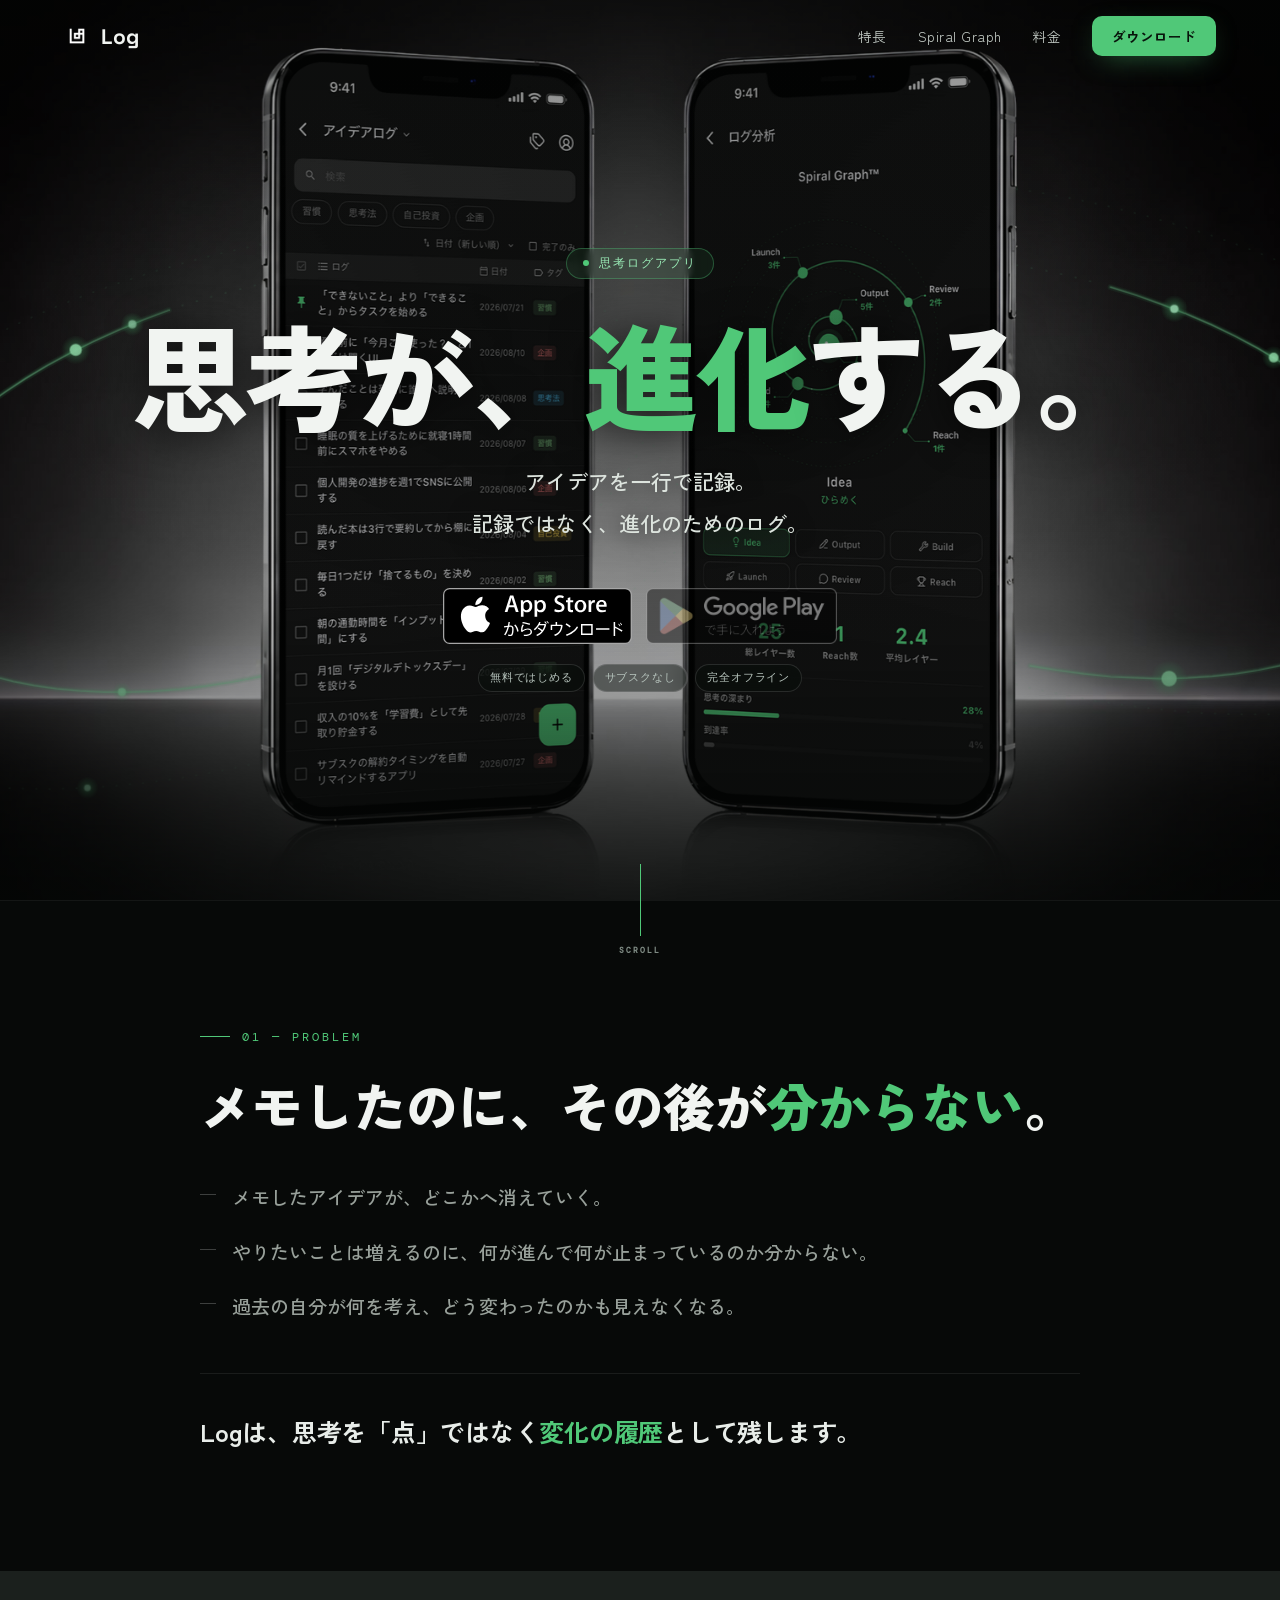
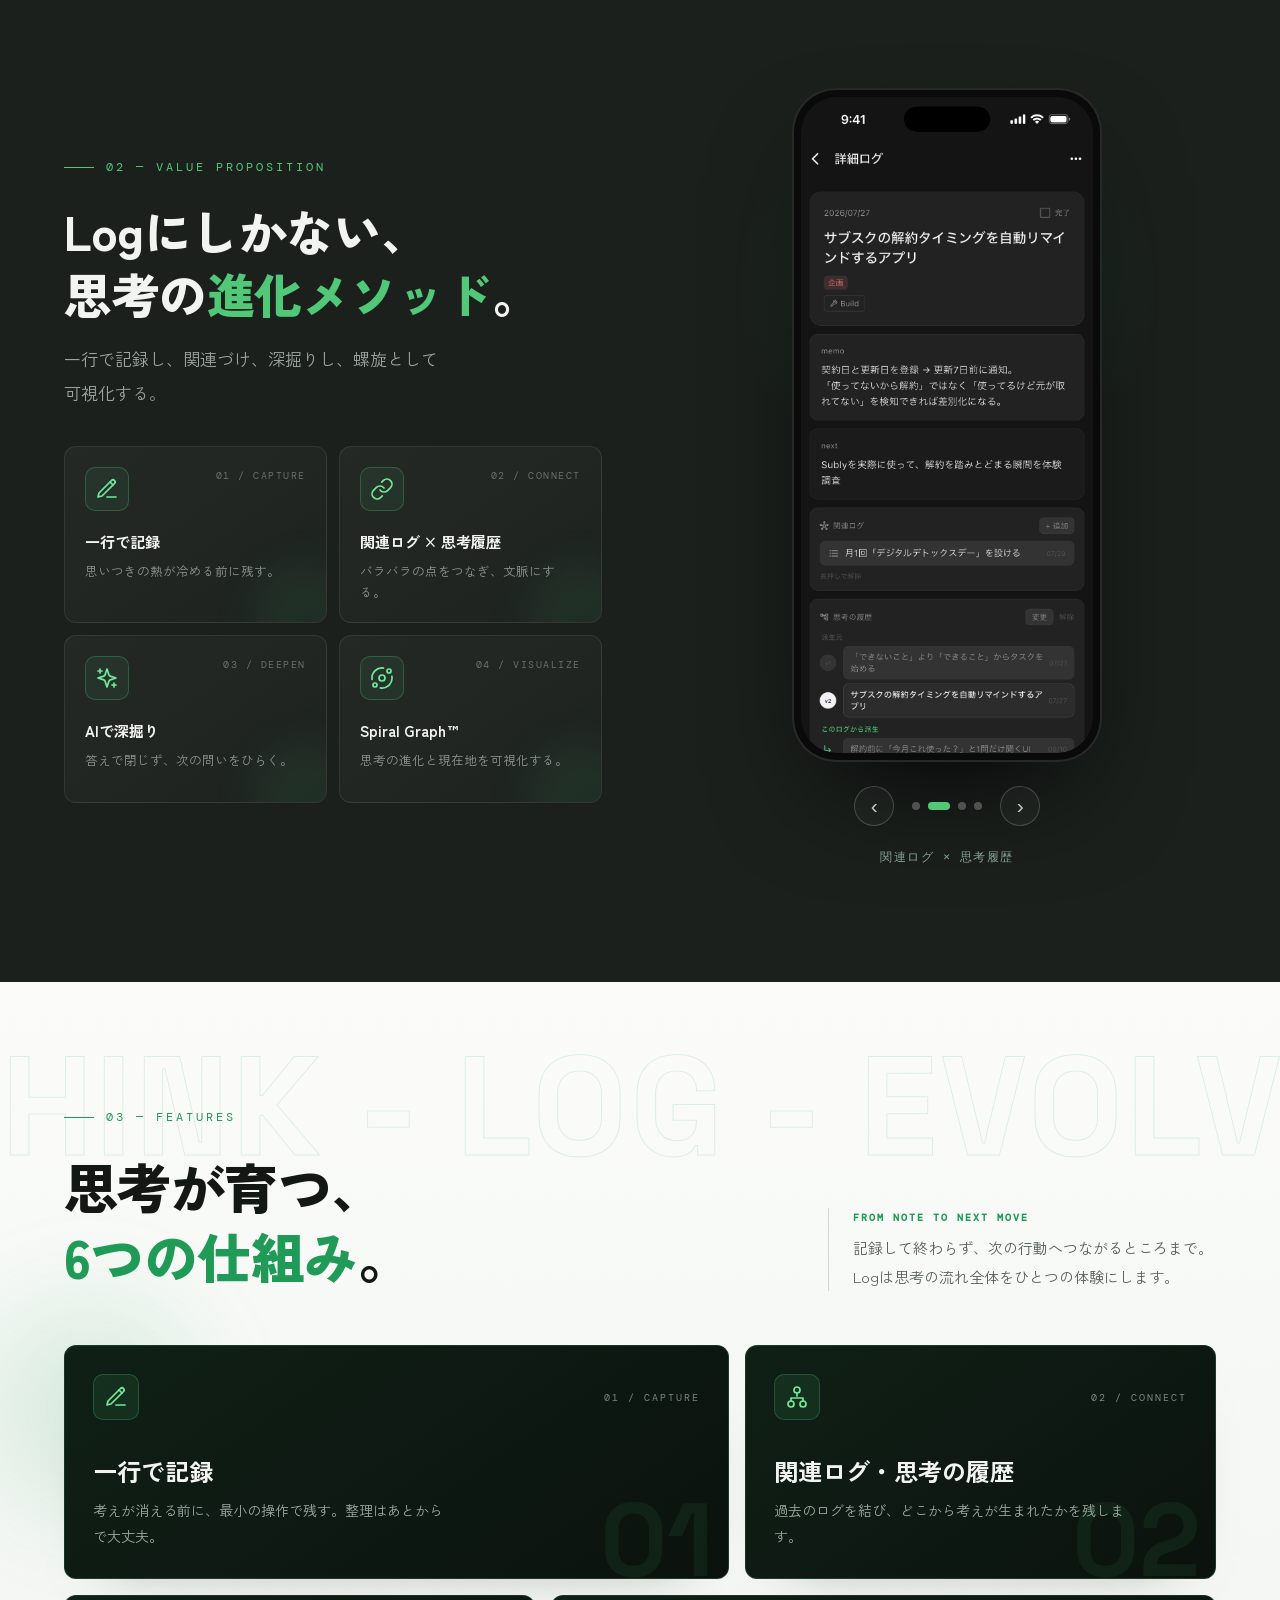
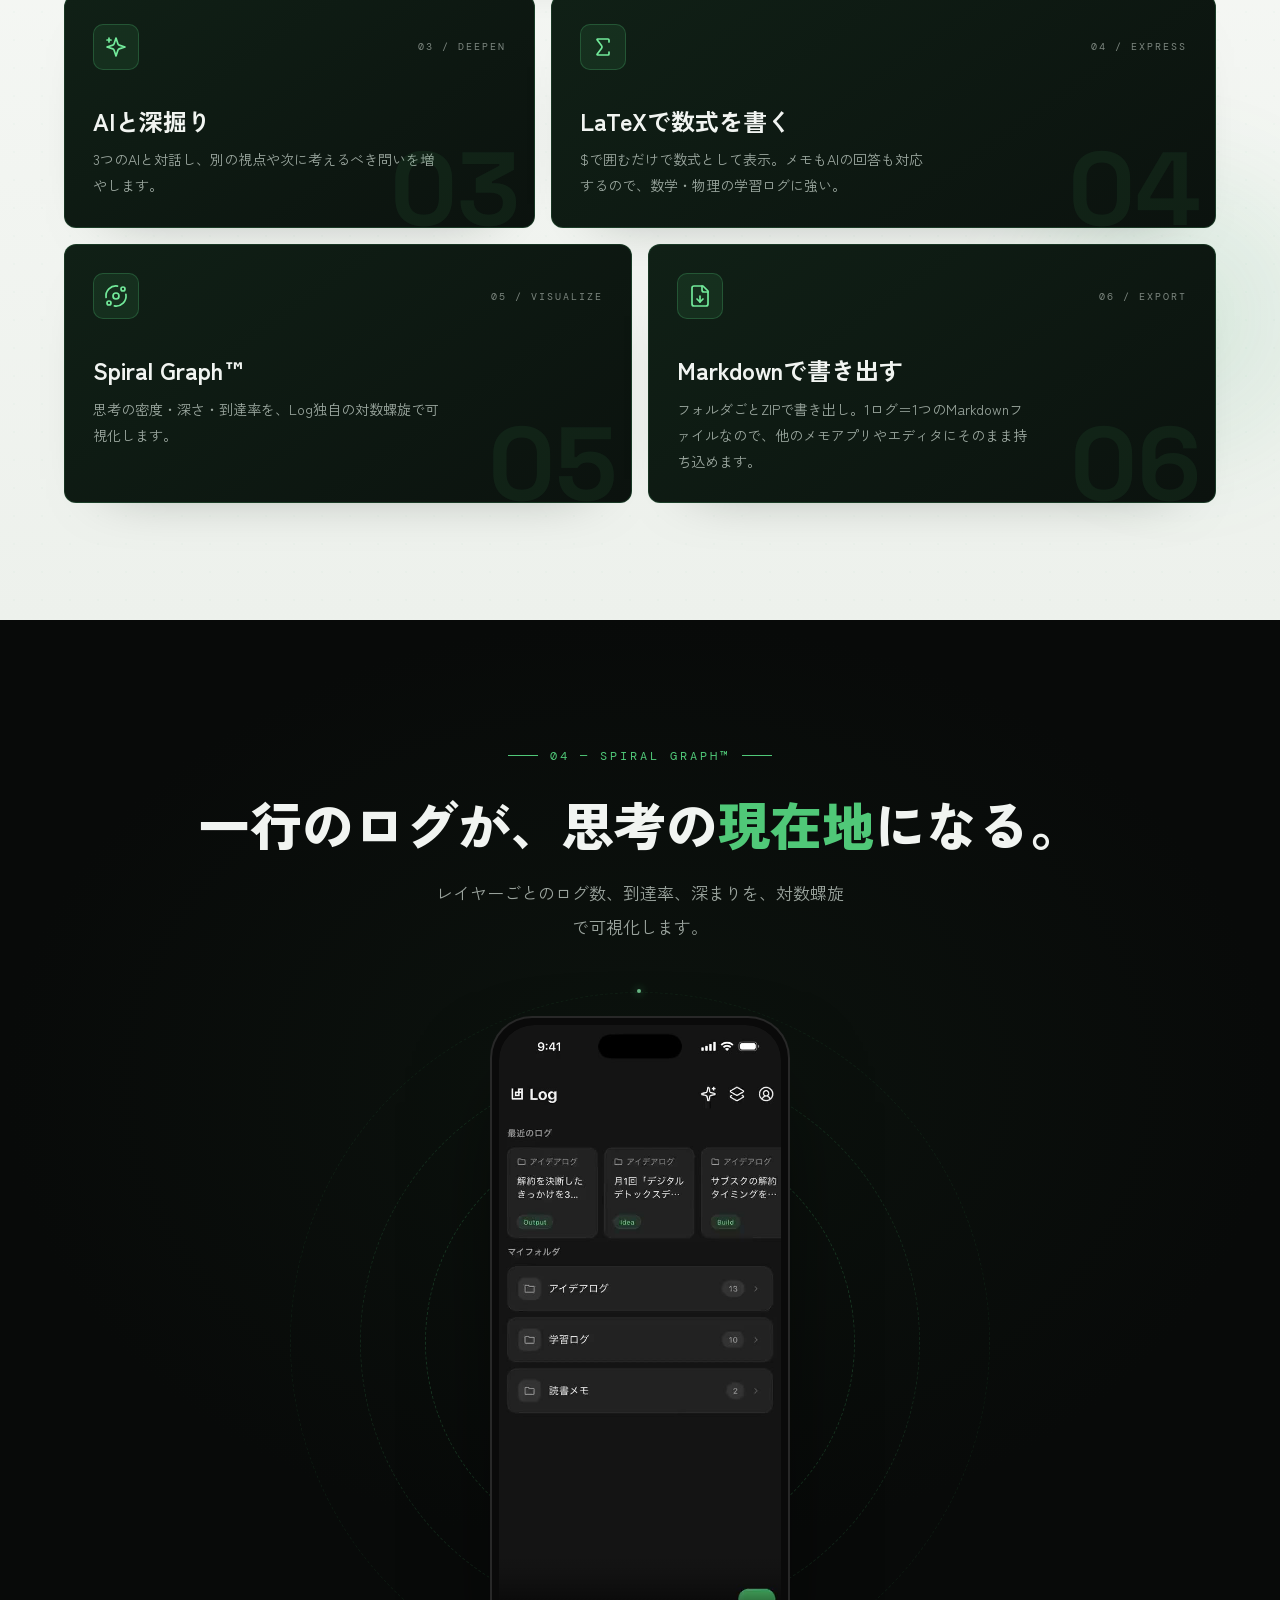
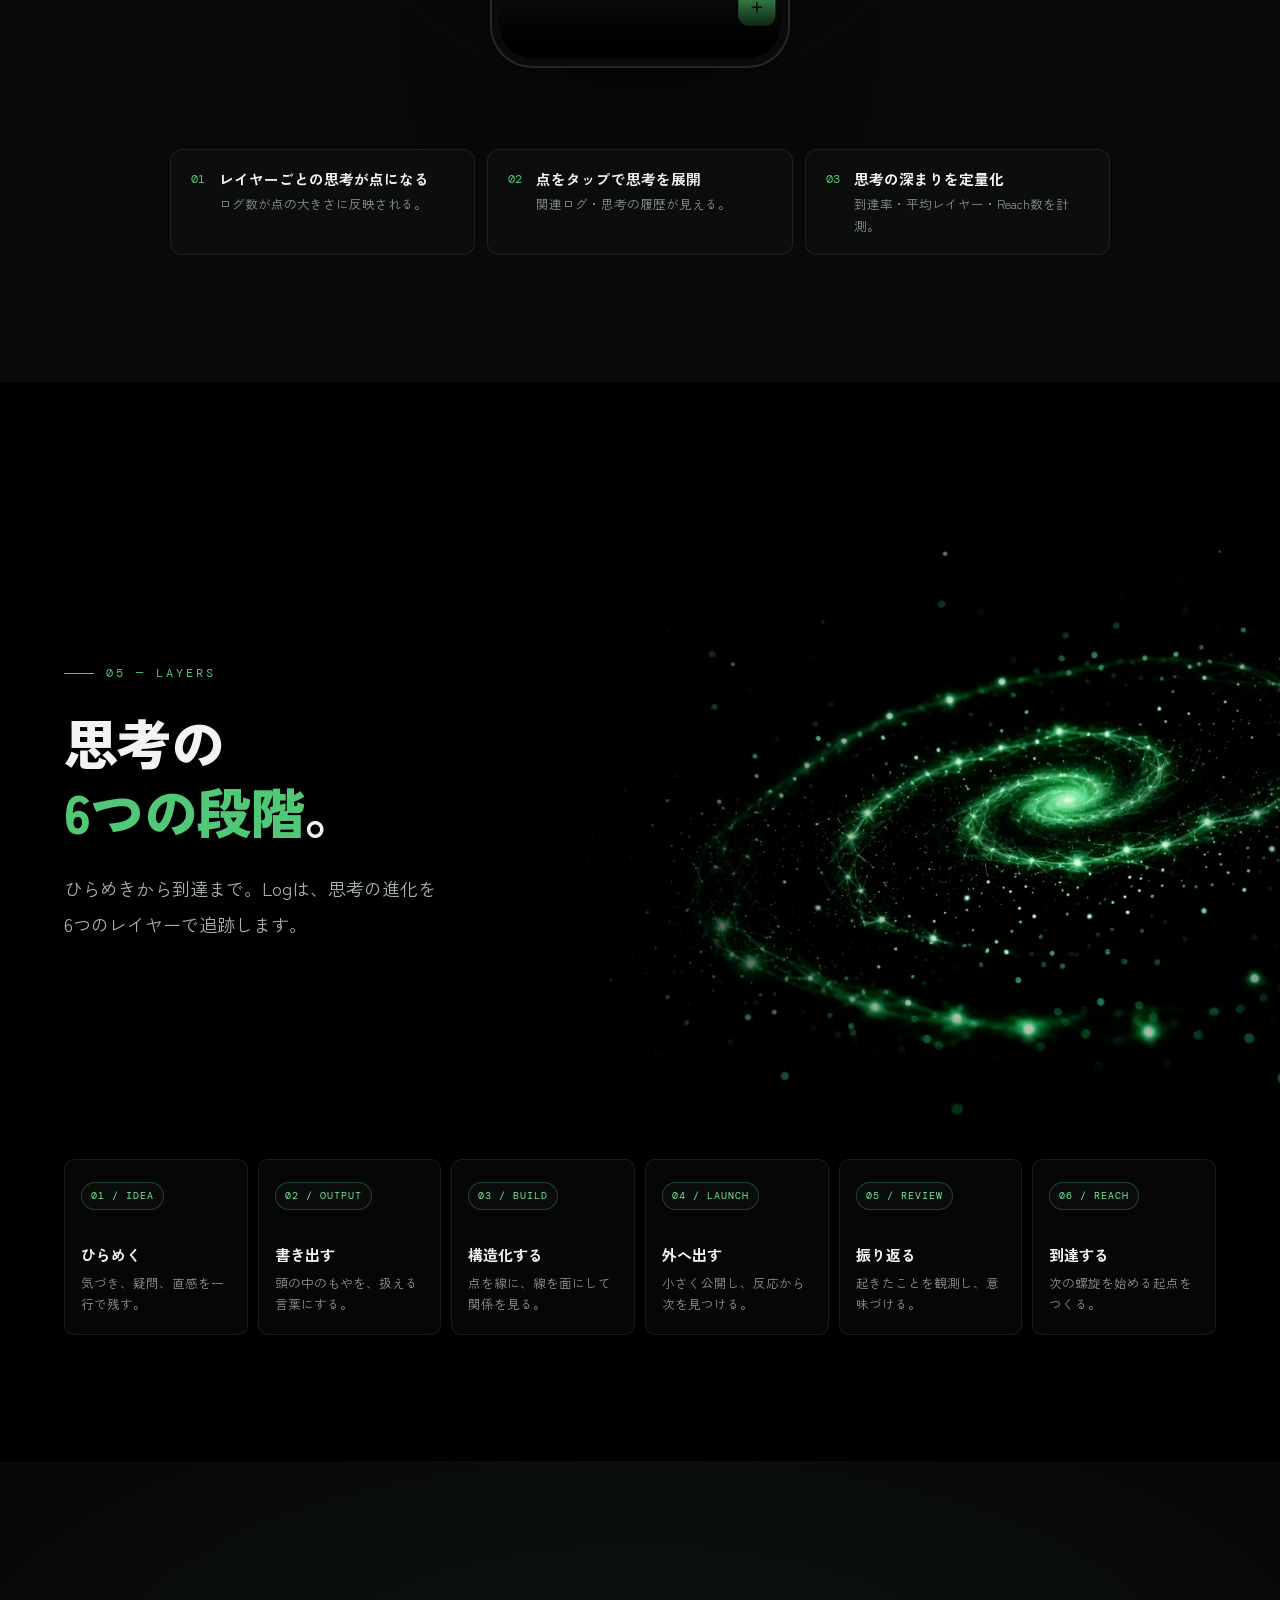
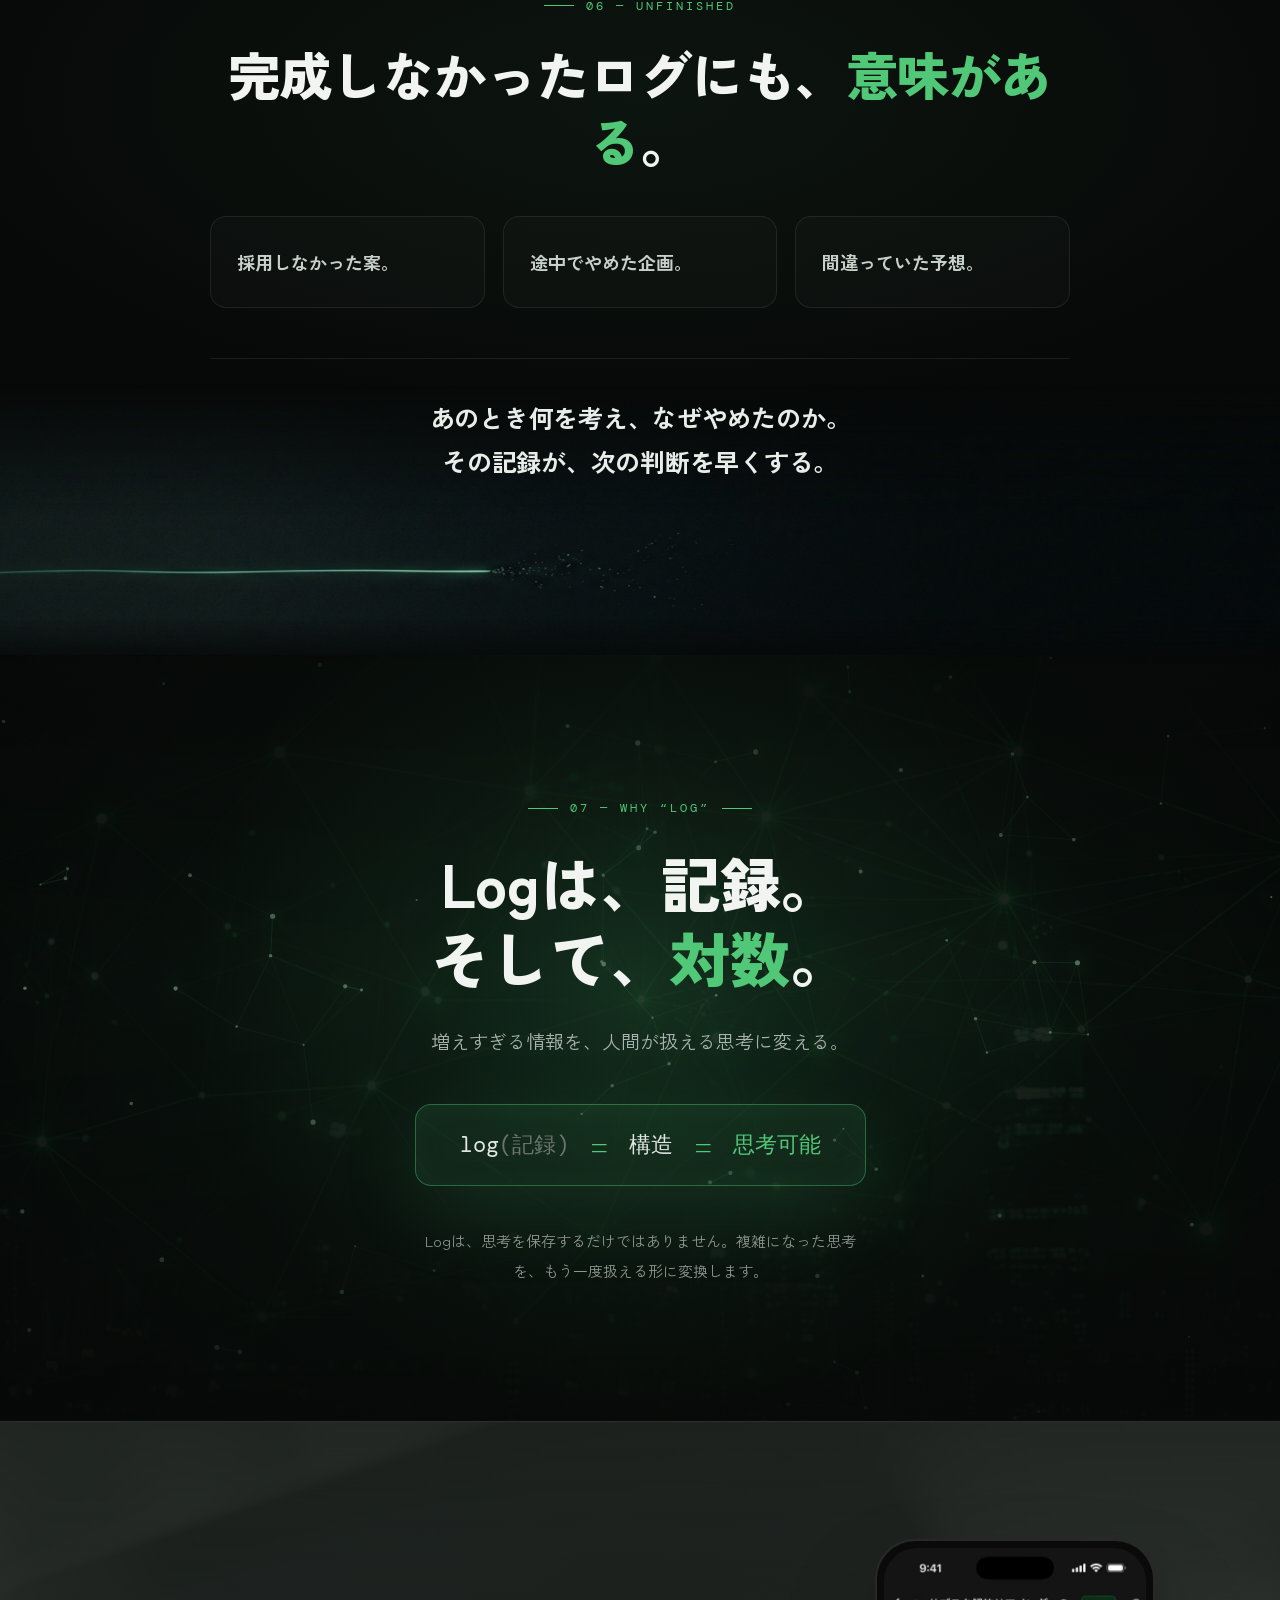
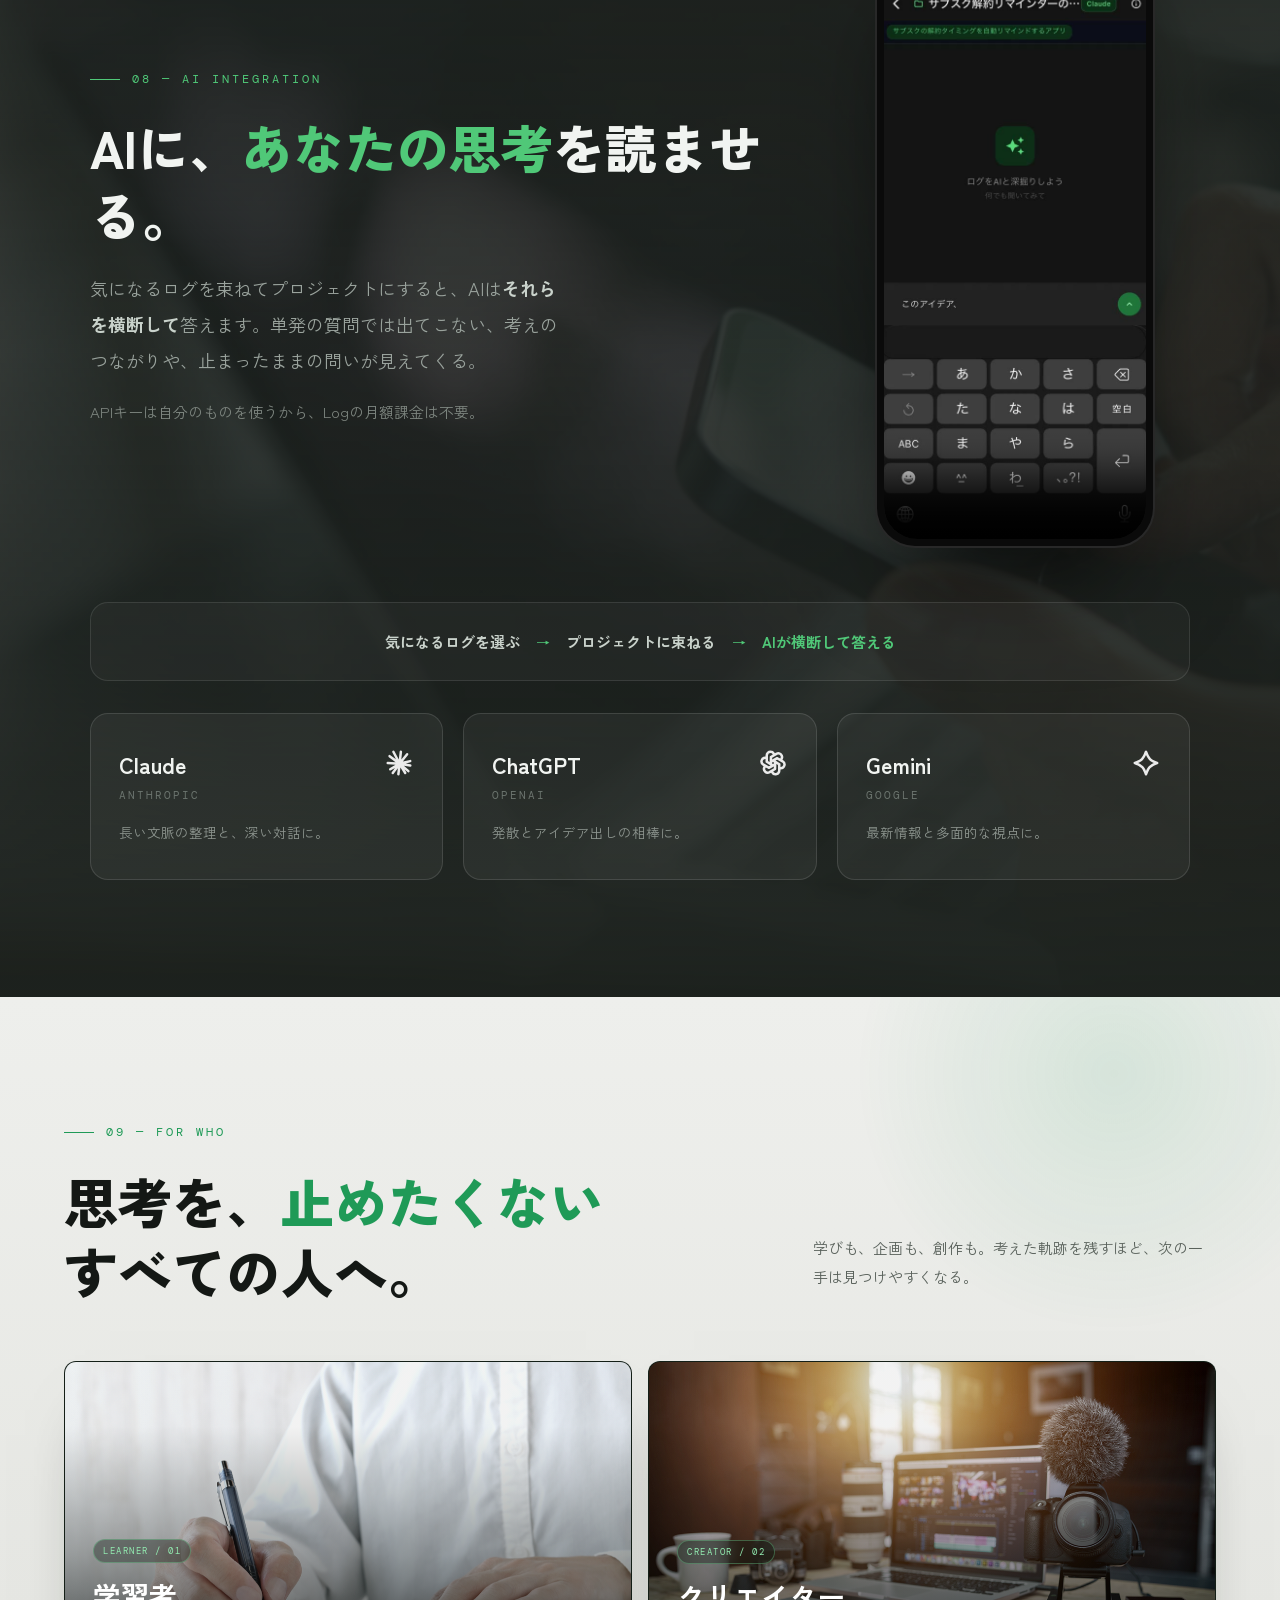
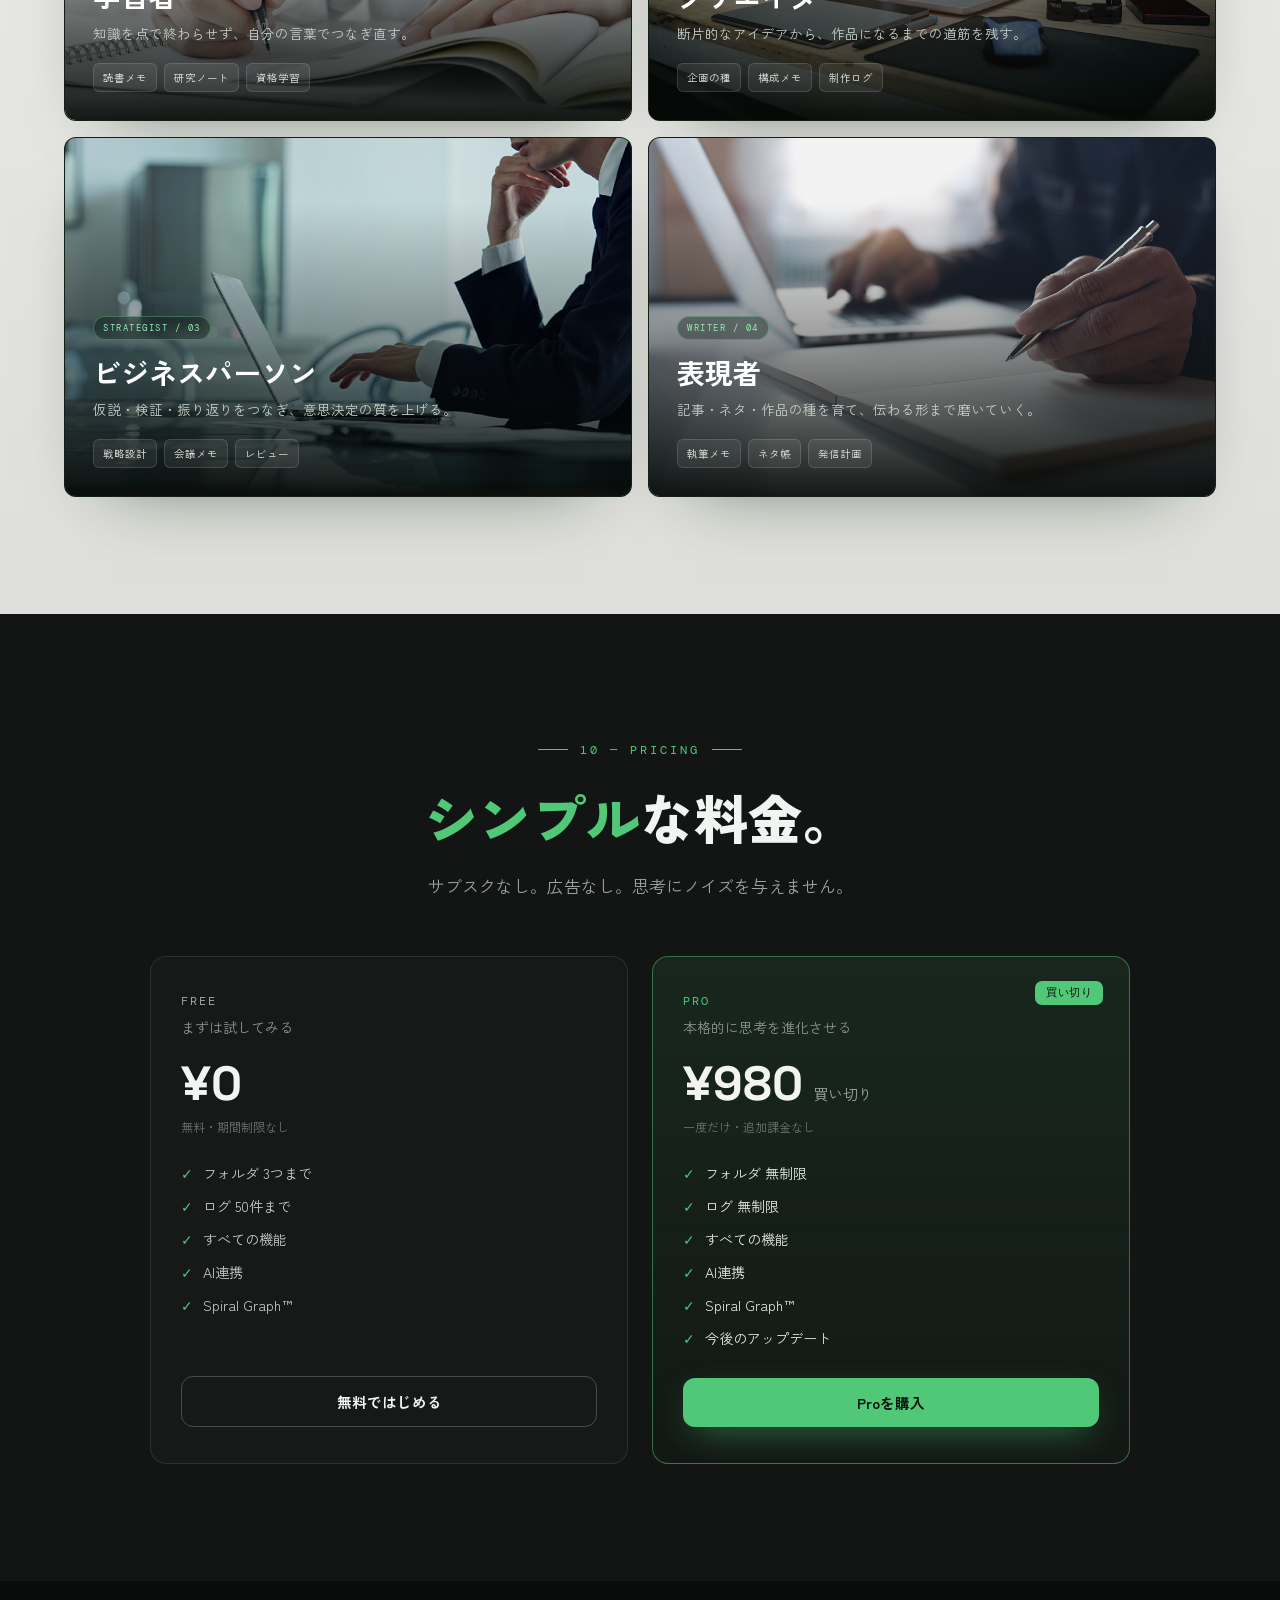
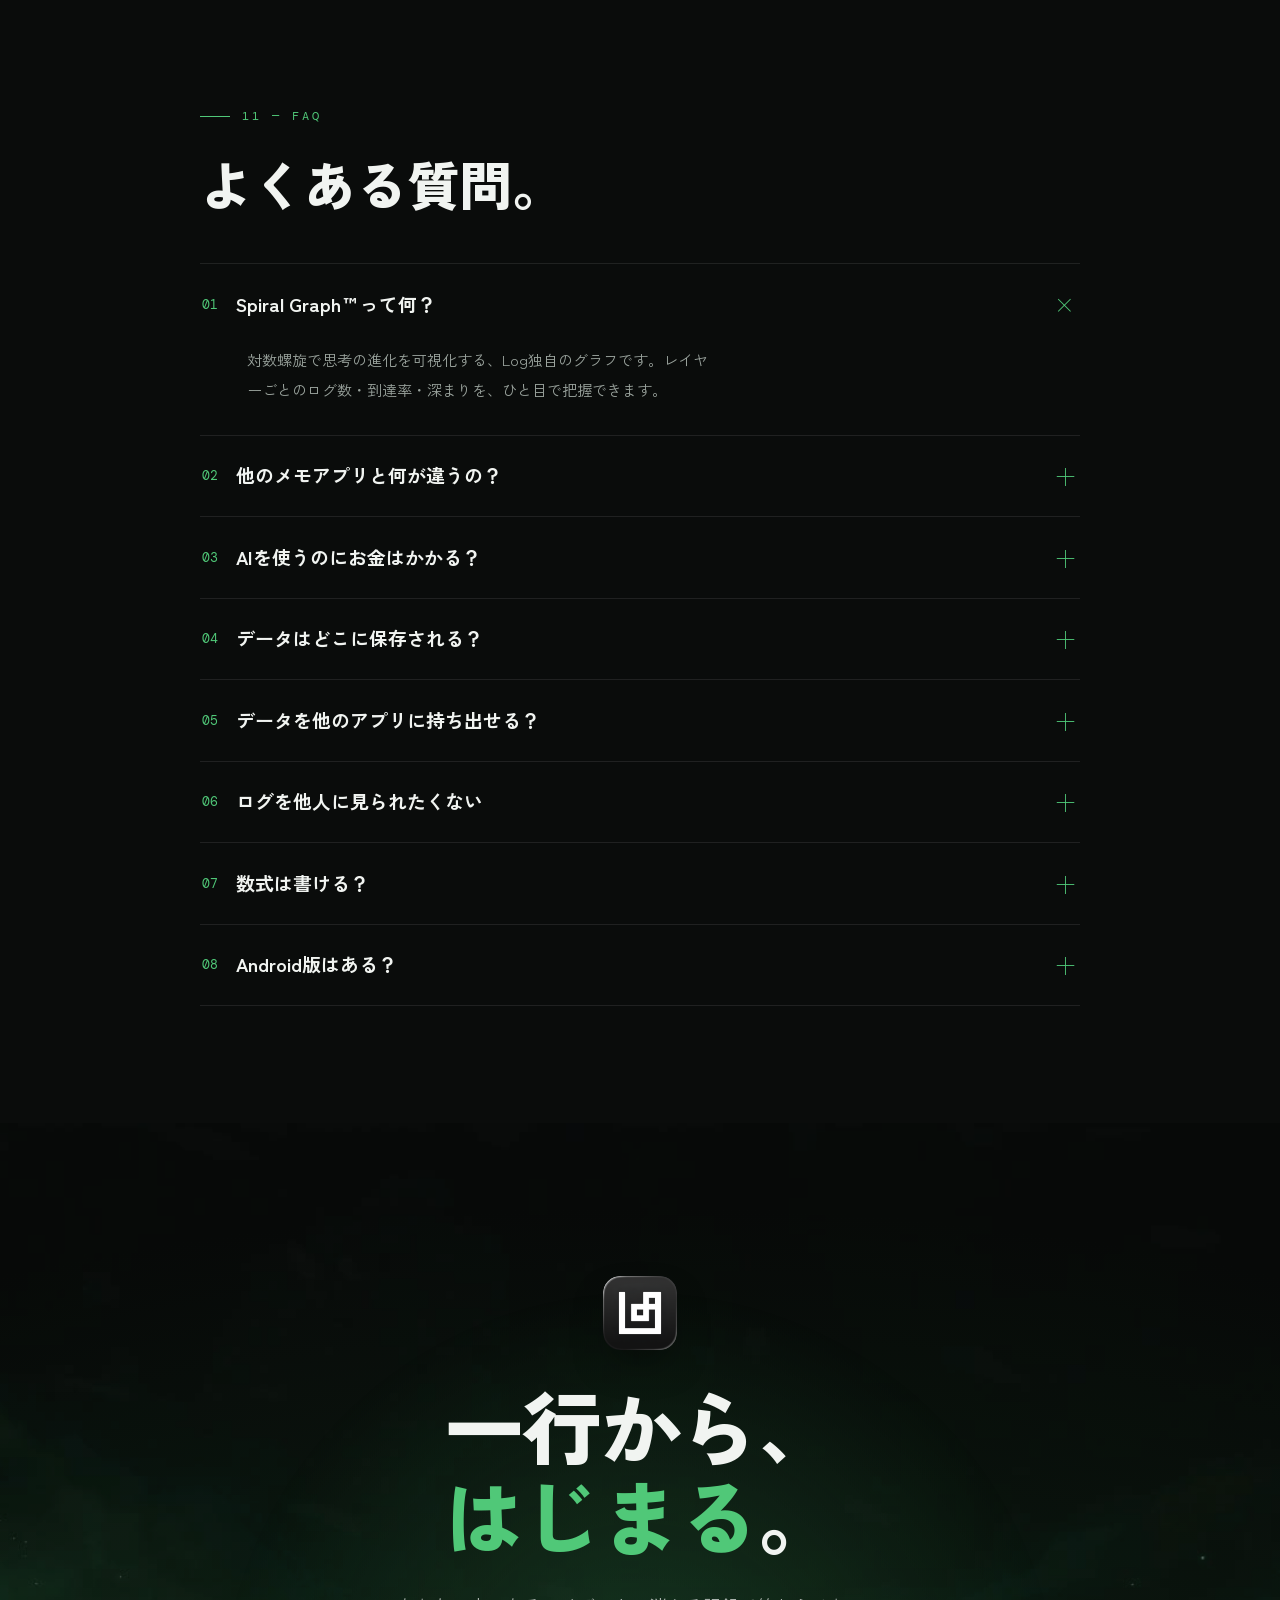
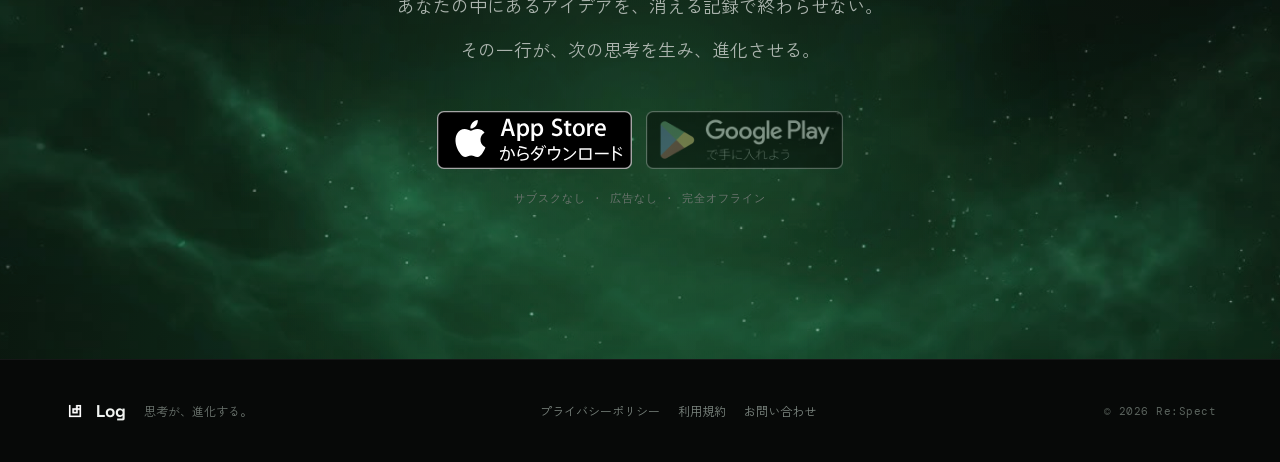
==== index.html @ 16101117 "HEROの軌道SVGを原本PSDの構図にトレースし直し（コンパクト化＋実線/点線の描き分け） 前版は画面全体を貫く大きな楕円3本で、原本と印象が違った。PSDの軌道レイヤーを 輝度6倍にして線の形を実" ====
<!DOCTYPE html>
<html lang="ja">
<head>
<meta charset="utf-8">
<meta name="viewport" content="width=device-width, initial-scale=1">
<title>Log | 思考が、進化する。</title>
<meta name="description" content="Logは、一行の記録から思考を関連づけ、AIで深掘りし、Spiral Graphで進化を可視化する思考ログアプリです。">
<meta name="theme-color" content="#0a0c0b">
<meta property="og:type" content="website">
<meta property="og:site_name" content="Log">
<meta property="og:title" content="Log | 思考が、進化する。">
<meta property="og:description" content="一行の記録を、AIとSpiral Graph™で進化する思考に変える。サブスクなし・完全オフラインの思考ログアプリ。">
<meta property="og:url" content="https://respecthq.github.io/log/">
<meta property="og:image" content="https://respecthq.github.io/log/assets/og-image.jpg">
<meta property="og:image:width" content="1200">
<meta property="og:image:height" content="630">
<meta property="og:locale" content="ja_JP">
<meta name="twitter:card" content="summary_large_image">
<meta name="twitter:title" content="Log | 思考が、進化する。">
<meta name="twitter:description" content="一行の記録を、AIとSpiral Graph™で進化する思考に変える。サブスクなし・完全オフラインの思考ログアプリ。">
<meta name="twitter:image" content="https://respecthq.github.io/log/assets/og-image.jpg">
<link rel="icon" href="assets/logo.png">
<link rel="preconnect" href="https://fonts.googleapis.com">
<link rel="preconnect" href="https://fonts.gstatic.com" crossorigin>
<link href="https://fonts.googleapis.com/css2?family=Zen+Kaku+Gothic+New:wght@400;500;700;900&family=DM+Mono:wght@400;500&family=Space+Grotesk:wght@500;600;700&display=swap" rel="stylesheet">
<style>
  *{box-sizing:border-box}
  html{scroll-behavior:smooth;-webkit-text-size-adjust:100%}
  body{margin:0;background:#0a0c0b;color:#f1f4f1;font-family:'Zen Kaku Gothic New',system-ui,sans-serif;overflow-x:hidden;-webkit-font-smoothing:antialiased}
  img,video{display:block;max-width:100%}
  ::selection{background:rgba(80,200,120,.3);color:#fff}
  a,button{-webkit-tap-highlight-color:transparent}
  a:focus-visible,button:focus-visible{outline:2px solid #7df0a3;outline-offset:4px}
  .lp-scroll-progress{position:fixed;z-index:160;top:0;left:0;width:100%;height:2px;background:linear-gradient(90deg,#50c878,#8af0ad);box-shadow:0 0 18px rgba(80,200,120,.65);transform:scaleX(0);transform-origin:left center;pointer-events:none}
  [data-scroll-section]{isolation:isolate}
  [data-parallax]{will-change:transform}
  [data-reveal].lp-reveal-label>span:first-child,[data-reveal].lp-reveal-label--center>span:last-child{transform:scaleX(0);transform-origin:left center;opacity:.25;transition:transform .85s cubic-bezier(.16,.84,.44,1),opacity .7s ease}
  [data-reveal].lp-reveal-label--center>span:last-child{transform-origin:right center}
  [data-reveal].lp-reveal-label.is-revealed>span:first-child,[data-reveal].lp-reveal-label--center.is-revealed>span:last-child{transform:scaleX(1);opacity:1}
  .lp-scroll-bridge{position:relative;z-index:5;height:0;pointer-events:none}
  .lp-scroll-cue{position:absolute;left:50%;top:-36px;display:flex;flex-direction:column;align-items:center;gap:9px;transform:translateX(-50%);font-family:'DM Mono',monospace;font-size:8px;letter-spacing:2px;color:#7f8b84}
  .lp-scroll-cue span{position:relative;width:1px;height:72px;overflow:hidden;background:linear-gradient(180deg,rgba(255,255,255,.16),rgba(80,200,120,.38))}
  .lp-scroll-cue span::after{content:'';position:absolute;inset:0;background:#50c878;animation:lp-scroll-line 2.2s cubic-bezier(.16,.84,.44,1) infinite}
  .lp-footer-links{display:flex;align-items:center;gap:18px;flex-wrap:wrap}
  .lp-footer-links a{font-size:12px;color:#7b857f;text-decoration:none;transition:color .25s}
  .lp-footer-links a:hover{color:#72e99a}
  .lp-mobile-break{display:none}
  .lp-hero-title{text-wrap:balance}
  .lp-hero-proof{display:flex;gap:8px;justify-content:center;flex-wrap:wrap;margin-top:2px}
  .lp-hero-proof span{display:inline-flex;align-items:center;min-height:28px;padding:6px 11px;border:1px solid rgba(255,255,255,.12);border-radius:999px;background:rgba(8,14,10,.45);backdrop-filter:blur(10px);font-family:'DM Mono',monospace;font-size:10.5px;letter-spacing:.8px;color:#b7c4bd}
  .lp-hero-video-wrap{position:absolute;inset:-3%;overflow:hidden}
  .lp-hero-video-wrap video{width:100%;height:100%;object-fit:cover}
  .lp-hero-phone{position:absolute;top:50%;width:clamp(210px,17vw,264px);aspect-ratio:900/1956;border-radius:34px;background:#0a0a0a;border:2px solid rgba(255,255,255,.13);box-shadow:0 60px 120px -40px rgba(0,0,0,.9),0 0 0 1px rgba(0,0,0,.6);padding:6px;pointer-events:none;will-change:transform}
  .lp-hero-phone>div{width:100%;height:100%;border-radius:28px;overflow:hidden;background-size:cover;background-position:top center}
  .lp-hero-phone--left{left:clamp(16px,7vw,120px);transform:translateY(-50%) perspective(1200px) rotateY(16deg) rotateZ(-4deg);animation:lp-float 9s ease-in-out infinite}
  .lp-hero-phone--right{right:clamp(16px,7vw,120px);transform:translateY(-50%) perspective(1200px) rotateY(-16deg) rotateZ(4deg);animation:lp-float 9s ease-in-out 1.4s infinite}
  .lp-hero-phone::after{content:'';position:absolute;inset:6px;border-radius:28px;background:linear-gradient(155deg,rgba(255,255,255,.14),rgba(255,255,255,0) 34%);pointer-events:none}
  .lp-lucide{width:24px;height:24px;fill:none;stroke:currentColor;stroke-width:1.7;stroke-linecap:round;stroke-linejoin:round}
  .lp-value-cards{display:grid;grid-template-columns:repeat(2,1fr);gap:12px}
  .lp-value-card{position:relative;min-height:168px;padding:20px;border:1px solid rgba(255,255,255,.09);border-radius:12px;background:linear-gradient(145deg,rgba(255,255,255,.045),rgba(255,255,255,.012));overflow:hidden;transition:transform .35s,border-color .35s,background .35s}
  .lp-value-card::after{content:'';position:absolute;right:-35px;bottom:-50px;width:110px;height:110px;border-radius:50%;background:rgba(80,200,120,.08);filter:blur(18px);transition:transform .35s}
  .lp-value-card:hover{transform:translateY(-4px);border-color:rgba(80,200,120,.42);background:linear-gradient(145deg,rgba(80,200,120,.09),rgba(255,255,255,.015))}
  .lp-value-card:hover::after{transform:scale(1.35)}
  .lp-icon-shell{position:relative;z-index:1;width:44px;height:44px;display:grid;place-items:center;margin-bottom:20px;border:1px solid rgba(80,200,120,.28);border-radius:10px;background:rgba(80,200,120,.08);color:#72e99a}
  .lp-value-meta{position:absolute;top:22px;right:20px;font-family:'DM Mono',monospace;font-size:10px;letter-spacing:1.5px;color:#66716a}
  .lp-value-card strong{position:relative;z-index:1;display:block;margin-bottom:7px;font-size:15px;line-height:1.45}
  .lp-value-card p{position:relative;z-index:1;margin:0;font-size:12.5px;line-height:1.7;color:#8d958f}
  .lp-carousel-phone{position:relative;width:min(310px,74vw);aspect-ratio:900/1956;border-radius:44px;background:#0a0a0a;border:2px solid rgba(255,255,255,.12);box-shadow:0 50px 110px -36px rgba(0,0,0,.85);padding:7px;touch-action:pan-y}
  .lp-carousel-mask{width:100%;height:100%;border-radius:36px;overflow:hidden}
  .lp-carousel-track{display:flex;height:100%;transition:transform .55s cubic-bezier(.16,.84,.44,1)}
  .lp-carousel-track>div{flex:0 0 100%;height:100%;background-size:cover;background-position:top center}
  .lp-carousel-btn{width:40px;height:40px;border-radius:50%;border:1px solid rgba(255,255,255,.18);background:rgba(255,255,255,.03);color:#c4ccc6;cursor:pointer;font-size:21px;line-height:1;display:grid;place-items:center;transition:border-color .25s,color .25s}
  .lp-carousel-btn:hover{border-color:#50c878;color:#50c878}
  .lp-carousel-dot{width:8px;height:8px;border-radius:50%;background:rgba(255,255,255,.25);border:none;cursor:pointer;padding:0;transition:all .3s}
  .lp-carousel-dot.is-active{width:22px;border-radius:5px;background:#50c878}
  #features{background:linear-gradient(180deg,#fbfcfa 0%,#edf1ec 100%) !important;overflow:hidden}
  .lp-features-intro{display:grid;grid-template-columns:minmax(0,1.15fr) minmax(280px,.65fr);gap:clamp(30px,6vw,90px);align-items:end;margin-bottom:clamp(44px,6vh,72px)}
  .lp-feature-promise{padding-left:24px;border-left:1px solid rgba(20,24,21,.16);font-size:15px;line-height:1.9;color:#59615b}
  .lp-feature-promise b{display:block;margin-bottom:7px;font-family:'DM Mono',monospace;font-size:10px;letter-spacing:2px;color:#1f9a57}
  /* HERO背景は3層。照明と軌道だけをゆっくり明滅させる。
     transform は data-parallax のJSが毎フレーム上書きするので、CSSでは触らない */
  .lp-hero-layer{position:absolute;inset:-3%;background-size:cover;background-position:center;pointer-events:none}
  .lp-hero-light{background-image:url('assets/hero-light.jpg');animation:lp-hero-breathe 7.5s ease-in-out infinite}
  svg.lp-hero-orbits{position:absolute;inset:0;width:100%;height:100%;display:block}
  .lp-hero-devices{position:absolute;inset:0;background-image:url('assets/hero-devices.png');background-size:cover;background-position:center;animation:lp-hero-float 9s ease-in-out infinite}
  @keyframes lp-hero-breathe{0%,100%{opacity:.9;filter:brightness(1)}50%{opacity:1;filter:brightness(1.16)}}
  @keyframes lp-hero-float{0%,100%{transform:translate3d(0,0,0)}50%{transform:translate3d(0,-13px,0)}}
  @media (prefers-reduced-motion:reduce){
    .lp-hero-light,.lp-hero-devices{animation:none}
  }
  /* スマホは背景がcoverで拡大され、端末のUIの上に見出しが乗るのでスクリムを濃くする */
  @media (max-width:700px){
    #hero .lp-hero-scrim{background:linear-gradient(180deg,rgba(5,7,6,.66) 0%,rgba(5,7,6,.48) 30%,rgba(5,7,6,.56) 62%,rgba(5,7,6,.9) 100%) !important}
  }
  .lp-feature-grid{display:grid;grid-template-columns:repeat(12,1fr);gap:16px}
  .lp-feature-card{position:relative;min-height:196px;padding:28px;border:1px solid rgba(80,200,120,.18);border-radius:12px;background:linear-gradient(145deg,#102016,#0b120e);color:#f1f4f1;box-shadow:0 24px 60px -48px rgba(10,22,14,.5);overflow:hidden;transition:transform .35s,box-shadow .35s,border-color .35s,background .35s,color .35s}
  .lp-feature-card:hover{transform:translateY(-4px);border-color:rgba(31,154,87,.35);box-shadow:0 32px 70px -44px rgba(10,22,14,.55)}
  .lp-feature-card:nth-child(1),.lp-feature-card:nth-child(4){grid-column:span 7}
  .lp-feature-card:nth-child(2),.lp-feature-card:nth-child(3){grid-column:span 5}
  .lp-feature-card:nth-child(5),.lp-feature-card:nth-child(6){grid-column:span 6}
  .lp-feature-card:hover{border-color:rgba(80,200,120,.5)}
  .lp-feature-top{display:flex;align-items:center;justify-content:space-between;gap:18px;margin-bottom:34px}
  .lp-feature-icon{width:46px;height:46px;display:grid;place-items:center;border:1px solid rgba(80,200,120,.25);border-radius:10px;background:rgba(80,200,120,.1);color:#72e99a;transition:border-color .35s,background .35s,color .35s}
  .lp-feature-card:hover .lp-feature-icon{border-color:rgba(80,200,120,.55);background:rgba(80,200,120,.2);color:#8af0ad}
  .lp-feature-index{font-family:'DM Mono',monospace;font-size:10px;letter-spacing:2px;color:#7c867f}
  .lp-feature-card h3{margin:0 0 10px;font-size:clamp(19px,2vw,24px);line-height:1.4;color:#f1f4f1;transition:color .35s}
  .lp-feature-card:hover h3{color:#ffffff}
  .lp-feature-card p{max-width:44ch;margin:0;font-size:14px;line-height:1.85;color:#9ca8a0;transition:color .35s}
  .lp-feature-card:hover p{color:#c6d0c9}
  .lp-feature-card:hover .lp-feature-index{color:#9fb0a6}
  .lp-feature-demo{display:flex;align-items:center;gap:10px;margin-top:24px;padding:13px 15px;border:1px solid rgba(80,200,120,.18);border-radius:9px;background:rgba(80,200,120,.06);font-family:'DM Mono',monospace;font-size:11px;color:#9ad9ae}
  .lp-feature-demo i{width:7px;height:7px;border-radius:50%;background:#50c878;box-shadow:0 0 16px #50c878}
  .lp-feature-chips{display:flex;gap:7px;flex-wrap:wrap;margin-top:24px}
  .lp-feature-chips span{padding:7px 10px;border:1px solid rgba(31,154,87,.16);border-radius:999px;background:rgba(31,154,87,.06);font-family:'DM Mono',monospace;font-size:9.5px;letter-spacing:.8px;color:#277c4c}
  .lp-layer-dots{display:flex;gap:7px;margin-top:27px}
  .lp-layer-dots span{width:28px;height:5px;border-radius:3px;background:rgba(31,154,87,.18)}
  .lp-layer-dots span:nth-child(-n+4){background:#2ba45f}
  .lp-shield-note{display:inline-flex;align-items:center;gap:8px;margin-top:24px;font-family:'DM Mono',monospace;font-size:10px;letter-spacing:1px;color:#277c4c}
  .lp-shield-note::before{content:'';width:7px;height:7px;border-radius:50%;background:#2ba45f;box-shadow:0 0 0 5px rgba(43,164,95,.1)}
  .lp-layers-showcase{display:grid;grid-template-columns:minmax(0,.78fr) minmax(400px,1.22fr);gap:clamp(20px,3vw,48px);align-items:center}
  .lp-layers-art{position:relative;min-height:clamp(380px,40vw,560px);display:flex;align-items:center;justify-content:flex-start}
  .lp-layers-art video,.lp-layers-art img{position:relative;width:min(1180px,152%);max-width:none}
  .lp-layer-track{position:relative;display:grid;grid-template-columns:repeat(6,1fr);gap:10px;margin-top:clamp(42px,6vw,70px)}
  .lp-layer-card{position:relative;min-height:170px;padding:20px 16px;border:1px solid rgba(255,255,255,.08);border-radius:10px;background:rgba(255,255,255,.025);overflow:hidden;transition:transform .3s,border-color .3s,background .3s}
  .lp-layer-card:hover{transform:translateY(-4px);border-color:rgba(80,200,120,.32);background:rgba(80,200,120,.045)}
  .lp-layer-card strong{display:block;margin:35px 0 7px;font-size:15px;line-height:1.35;color:#f1f4f1}
  .lp-layer-card p{margin:0;font-size:12.5px;line-height:1.7;color:#8d958f}
  .lp-layer-num{position:relative;z-index:1;display:inline-flex;align-items:center;height:28px;padding:0 9px;border:1px solid rgba(80,200,120,.3);border-radius:999px;background:#0a0c0b;font-family:'DM Mono',monospace;font-size:9.5px;letter-spacing:1px;color:#72e99a}
  .lp-ai-head{display:grid;grid-template-columns:minmax(0,1fr) minmax(260px,.52fr);gap:clamp(32px,6vw,80px);align-items:center;margin-bottom:clamp(40px,6vh,64px)}
  .lp-ai-phone{position:relative;justify-self:center;width:min(280px,68vw);aspect-ratio:900/1956;border-radius:40px;background:#0a0a0a;border:2px solid rgba(255,255,255,.12);box-shadow:0 50px 110px -36px rgba(0,0,0,.85);padding:7px;animation:lp-float 8s ease-in-out infinite}
  .lp-ai-phone>div,.lp-ai-phone>video{width:100%;height:100%;border-radius:33px;background-size:cover;background-position:top center;object-fit:cover;object-position:top center;display:block}
  #forwho{background:linear-gradient(180deg,#eeefec 0%,#dedfda 100%) !important;overflow:hidden}
  .lp-who-head{display:grid;grid-template-columns:minmax(0,1fr) minmax(280px,.6fr);gap:clamp(30px,6vw,90px);align-items:end;margin-bottom:clamp(42px,6vh,68px)}
  .lp-who-lead{font-size:15px;line-height:1.95;color:#59615b}
  .lp-who-grid{display:grid;grid-template-columns:repeat(2,1fr);gap:16px}
  .lp-who-card{position:relative;min-height:360px;border:1px solid rgba(15,24,18,.1);border-radius:12px;overflow:hidden;background:#152019;color:#fff;box-shadow:0 28px 70px -46px rgba(10,22,14,.65)}
  .lp-who-card img{position:absolute;inset:0;width:100%;height:100%;object-fit:cover;filter:saturate(.72) contrast(1.04);transition:transform .7s,filter .7s}
  .lp-who-card::after{content:'';position:absolute;inset:0;background:linear-gradient(180deg,rgba(6,10,8,.05) 18%,rgba(6,10,8,.38) 54%,rgba(6,10,8,.94) 100%)}
  .lp-who-card:hover img{transform:scale(1.035);filter:saturate(.9) contrast(1.04)}
  .lp-who-content{position:absolute;z-index:1;left:0;right:0;bottom:0;padding:28px}
  .lp-who-tag{display:inline-flex;margin-bottom:14px;padding:5px 9px;border:1px solid rgba(126,238,164,.32);border-radius:999px;background:rgba(7,18,11,.36);backdrop-filter:blur(9px);font-family:'DM Mono',monospace;font-size:9px;letter-spacing:1.5px;color:#93ecb1}
  .lp-who-content h3{margin:0 0 7px;font-size:clamp(21px,2.4vw,28px);line-height:1.35}
  .lp-who-content p{margin:0 0 17px;font-size:13.5px;line-height:1.75;color:#c4cec7}
  .lp-who-use{display:flex;gap:7px;flex-wrap:wrap}
  .lp-who-use span{padding:6px 9px;border:1px solid rgba(255,255,255,.13);border-radius:6px;background:rgba(255,255,255,.07);font-size:10.5px;color:#dce3de}
  .lp-faq-item{border-bottom:1px solid rgba(255,255,255,.09)}
  .lp-faq-q{width:100%;display:flex;align-items:center;gap:18px;background:none;border:none;cursor:pointer;padding:26px 2px;text-align:left;color:#f1f4f1;font-family:inherit}
  .lp-faq-q .lp-faq-n{font-family:'DM Mono',monospace;font-size:13px;color:#50c878;flex:none}
  .lp-faq-q .lp-faq-t{flex:1;font-size:clamp(15px,2vw,19px);font-weight:700;line-height:1.5}
  .lp-faq-q .lp-faq-sign{font-size:26px;color:#50c878;font-weight:300;flex:none;line-height:1;transition:transform .35s}
  .lp-faq-a{overflow:hidden;max-height:0;transition:max-height .5s cubic-bezier(.16,.84,.44,1)}
  .lp-faq-a>div{padding:0 2px 30px 47px;font-size:15px;line-height:2;color:#9aa39d;max-width:64ch}
  .lp-faq-item.is-open .lp-faq-sign{transform:rotate(45deg)}
  .lp-cta-video{position:absolute;inset:0;overflow:hidden;pointer-events:none}
  .lp-cta-video video{width:100%;height:100%;object-fit:cover;opacity:.6;mix-blend-mode:screen}
  .lp-spiral-stage{position:relative;display:flex;justify-content:center;padding:clamp(10px,2vh,26px) 0}
  .lp-orbit{position:absolute;top:50%;left:50%;transform:translate(-50%,-50%);border:1px dashed rgba(80,200,120,.22);border-radius:50%;pointer-events:none}
  .lp-orbit--1{width:min(430px,86vw);aspect-ratio:1;animation:lp-orbit-spin 26s linear infinite}
  .lp-orbit--2{width:min(560px,102vw);aspect-ratio:1;border-color:rgba(80,200,120,.14);animation:lp-orbit-spin 40s linear infinite reverse}
  .lp-orbit--3{width:min(700px,120vw);aspect-ratio:1;border-color:rgba(80,200,120,.08);animation:lp-orbit-spin 58s linear infinite}
  .lp-orbit i{position:absolute;top:-4px;left:50%;width:7px;height:7px;margin-left:-3.5px;border-radius:50%;background:#50c878;box-shadow:0 0 14px #50c878}
  .lp-orbit--2 i{width:5px;height:5px;background:#8af0ad;box-shadow:0 0 10px #50c878}
  .lp-orbit--3 i{width:4px;height:4px;background:rgba(138,240,173,.75);box-shadow:0 0 8px rgba(80,200,120,.8)}
  .lp-spiral-chip{position:absolute;top:50%;z-index:3;padding:9px 13px;border:1px solid rgba(80,200,120,.3);border-radius:999px;background:rgba(8,14,10,.72);backdrop-filter:blur(8px);font-family:'DM Mono',monospace;font-size:10.5px;letter-spacing:1px;color:#9aebb6;white-space:nowrap}
  .lp-spiral-chip--left{left:clamp(0px,12vw,190px);transform:translateY(-190%);animation:lp-float-simple 7s ease-in-out infinite}
  .lp-spiral-chip--right{right:clamp(0px,12vw,190px);transform:translateY(90%);animation:lp-float-simple 7s ease-in-out 1.2s infinite}
  .lp-spiral-stats{display:flex;justify-content:center;gap:clamp(14px,3vw,28px);flex-wrap:wrap;margin:clamp(40px,6vh,60px) 0 clamp(30px,4vh,44px)}
  .lp-spiral-stat{min-width:170px;padding:22px 26px;border:1px solid rgba(80,200,120,.2);border-radius:14px;background:linear-gradient(160deg,rgba(80,200,120,.08),rgba(255,255,255,.015))}
  .lp-spiral-stat b{display:block;font-family:'Space Grotesk',sans-serif;font-size:clamp(34px,4vw,44px);font-weight:700;line-height:1.1;color:#8af0ad;margin-bottom:6px}
  .lp-spiral-stat b i{font-style:normal;font-size:.55em;margin-left:2px;color:#50c878}
  .lp-spiral-stat>span{font-family:'DM Mono',monospace;font-size:10.5px;letter-spacing:1.5px;color:#86a392}
  .lp-spiral-steps{display:grid;grid-template-columns:repeat(3,1fr);gap:12px;max-width:940px;margin:0 auto;text-align:left}
  .lp-spiral-step{display:flex;gap:14px;align-items:flex-start;padding:18px 20px;border:1px solid rgba(255,255,255,.08);border-radius:12px;background:rgba(255,255,255,.02);transition:border-color .3s,background .3s}
  .lp-spiral-step:hover{border-color:rgba(80,200,120,.32);background:rgba(80,200,120,.05)}
  .lp-spiral-step>span{flex:none;font-family:'DM Mono',monospace;font-size:12px;color:#50c878;padding-top:3px}
  .lp-spiral-step b{display:block;font-size:14.5px;line-height:1.5;margin-bottom:4px}
  .lp-spiral-step p{margin:0;font-size:12.5px;line-height:1.7;color:#8d958f}
  #features .lp-ghost{position:absolute;left:50%;top:clamp(30px,6vh,70px);transform:translateX(-50%);z-index:0;font-family:'Space Grotesk',sans-serif;font-weight:700;font-size:clamp(70px,11vw,168px);letter-spacing:.02em;line-height:1;color:transparent;-webkit-text-stroke:1px rgba(31,154,87,.13);white-space:nowrap;pointer-events:none;user-select:none}
  .lp-orb{position:absolute;border-radius:50%;filter:blur(30px);pointer-events:none}
  .lp-feature-card{z-index:1}
  .lp-feature-card::before{content:attr(data-num);position:absolute;right:14px;bottom:-14px;z-index:0;font-family:'Space Grotesk',sans-serif;font-size:104px;font-weight:700;line-height:1;color:rgba(80,200,120,.08);pointer-events:none;user-select:none;transition:color .35s}
  .lp-feature-card:hover::before{color:rgba(80,200,120,.16)}
  .lp-feature-card:hover::before{color:rgba(80,200,120,.16)}
  .lp-feature-card::after{content:'';position:absolute;top:0;left:0;right:0;height:3px;background:linear-gradient(90deg,rgba(31,154,87,0),rgba(31,154,87,.55),rgba(31,154,87,0));opacity:0;transition:opacity .35s}
  .lp-feature-card:hover::after{opacity:1}
  .lp-features-strip{display:flex;align-items:center;justify-content:center;gap:14px;flex-wrap:wrap;margin-top:clamp(40px,6vh,60px);font-family:'DM Mono',monospace;font-size:10.5px;letter-spacing:2px;color:#59615b}
  .lp-features-strip b{color:#1f9a57;font-weight:500}
  .lp-features-strip i{font-style:normal;color:rgba(20,24,21,.35)}
  @keyframes lp-orbit-spin{to{transform:translate(-50%,-50%) rotate(360deg)}}
  @media (max-width:960px){.lp-hero-phone{display:none}.lp-ai-head{grid-template-columns:1fr}.lp-ai-phone{order:2;margin-top:10px}.lp-spiral-chip{display:none}.lp-spiral-steps{grid-template-columns:1fr}}
  @media (max-width:720px){
    [data-nav]{padding:14px 18px !important;background:rgba(9,11,10,.72) !important;backdrop-filter:blur(16px) !important;-webkit-backdrop-filter:blur(16px) !important;border-bottom-color:rgba(255,255,255,.08) !important}
    [data-nav] > div{gap:10px !important}
    [data-nav] > div a:not(:last-child){display:none !important}
    [data-nav] > div a:last-child{padding:10px 14px !important;border-radius:8px !important;font-size:12px !important;line-height:1.15 !important;text-align:center !important;box-shadow:0 10px 24px -14px rgba(80,200,120,.9) !important}
    #hero{min-height:100svh !important;padding:116px 20px 72px !important}
    #hero::after{content:'';position:absolute;left:0;right:0;bottom:0;z-index:0;height:36%;background:linear-gradient(180deg,rgba(5,7,6,0),rgba(5,7,6,.78));pointer-events:none}
    #hero > [data-reveal]{z-index:1}
    .lp-mobile-break{display:block}
    .lp-hero-title{font-size:clamp(42px,14.5vw,58px) !important;line-height:1.06 !important;letter-spacing:0 !important;margin-bottom:18px !important;text-shadow:0 4px 28px rgba(0,0,0,.82) !important}
    #hero p{font-size:15px !important;line-height:1.8 !important;margin-bottom:30px !important;max-width:24em !important}
    #hero a img{height:48px !important}
    .lp-hero-proof{max-width:300px;margin-inline:auto}
    .lp-hero-proof span{font-size:9.5px;padding:5px 9px;min-height:25px}
    .lp-scroll-cue{top:-28px}
    .lp-scroll-cue span{height:56px}
    .lp-footer-links{width:100%;justify-content:center;gap:16px}
    .lp-value-cards{grid-template-columns:1fr}
    .lp-value-card{min-height:0}
    .lp-value-card{cursor:pointer}
    .lp-value-card.is-active{border-color:rgba(80,200,120,.5);background:linear-gradient(145deg,rgba(80,200,120,.13),rgba(80,200,120,.03))}
    .lp-value-card.is-active .lp-value-meta{color:#50c878}
    .lp-features-intro,.lp-who-head{grid-template-columns:1fr;gap:22px}
    .lp-feature-promise{padding-left:18px}
    .lp-feature-grid{grid-template-columns:1fr}
    .lp-feature-card:nth-child(n){grid-column:1;min-height:0}
    .lp-who-grid{grid-template-columns:1fr}
    .lp-who-card{min-height:330px}
    .lp-layers-showcase{grid-template-columns:1fr;gap:26px}
    .lp-layers-art{min-height:250px;margin:0 -24px}
    .lp-layers-art video,.lp-layers-art img{width:100%}
    .lp-layer-track{grid-template-columns:1fr}
    .lp-layer-card{min-height:0}
  }
  @keyframes lp-float{0%,100%{transform:translateY(-50%) perspective(1200px) rotateY(var(--ry,0deg)) rotateZ(var(--rz,0deg)) translateY(0)}50%{transform:translateY(-50%) perspective(1200px) rotateY(var(--ry,0deg)) rotateZ(var(--rz,0deg)) translateY(-14px)}}
  .lp-hero-phone--left{--ry:16deg;--rz:-4deg}
  .lp-hero-phone--right{--ry:-16deg;--rz:4deg}
  .lp-ai-phone,.lp-float-simple{animation-name:lp-float-simple !important}
  @keyframes lp-float-simple{0%,100%{transform:translateY(0)}50%{transform:translateY(-14px)}}
  @keyframes lp-pulse{0%,100%{opacity:.45}50%{opacity:.95}}
  @keyframes lp-bob{0%,100%{transform:translateY(0)}50%{transform:translateY(7px)}}
  @keyframes lp-scroll-line{0%{transform:translateY(-105%)}45%,60%{transform:translateY(0)}100%{transform:translateY(105%)}}
  @media (prefers-reduced-motion:reduce){
    html{scroll-behavior:auto}
    [data-reveal],.lp-scroll-cue span::after{animation:none !important;transition:none !important;transform:none !important;filter:none !important;opacity:1 !important}
    [data-reveal].lp-reveal-label>span:first-child,[data-reveal].lp-reveal-label--center>span:last-child{transition:none !important;transform:none !important;opacity:1 !important}
    [data-parallax]{transition:none !important}
    .lp-scroll-cue{display:none}
    .lp-hero-phone,.lp-ai-phone{animation:none !important}
  }
</style>
</head>
<body>
<div id="lp-root" style="background:#0a0c0b">

  <!-- NAV -->
  <nav data-nav style="position:fixed;top:0;left:0;right:0;z-index:100;display:flex;align-items:center;justify-content:space-between;padding:16px clamp(18px,5vw,64px);border-bottom:1px solid rgba(255,255,255,0);transition:background .4s,backdrop-filter .4s,border-color .4s">
    <a href="#hero" style="display:flex;align-items:center;gap:11px;text-decoration:none">
      <img src="assets/logo.png" alt="Log" style="width:26px;height:26px">
      <span style="font-family:'Space Grotesk',sans-serif;font-weight:700;font-size:21px;letter-spacing:.5px;color:#f1f4f1">Log</span>
    </a>
    <div style="display:flex;align-items:center;gap:clamp(14px,2.4vw,34px)">
      <a href="#features" style="font-size:13.5px;color:#c4ccc6;text-decoration:none;letter-spacing:.5px">特長</a>
      <a href="#spiral" style="font-size:13.5px;color:#c4ccc6;text-decoration:none;letter-spacing:.5px">Spiral Graph</a>
      <a href="#pricing" style="font-size:13.5px;color:#c4ccc6;text-decoration:none;letter-spacing:.5px">料金</a>
      <a href="https://apps.apple.com/jp/app/log-%E6%80%9D%E8%80%83%E3%83%AD%E3%82%B0%E3%82%A2%E3%83%97%E3%83%AA/id6760690075" target="_blank" rel="noopener noreferrer" style="background:#50c878;color:#08130b;font-weight:700;padding:10px 20px;border-radius:10px;font-size:13.5px;text-decoration:none;box-shadow:0 8px 28px -10px rgba(80,200,120,.55)">ダウンロード</a>
    </div>
  </nav>
  <div data-scroll-progress class="lp-scroll-progress" aria-hidden="true"></div>

  <!-- 00 HERO -->
  <section id="hero" data-screen-label="00 HERO" style="position:relative;min-height:100vh;display:flex;flex-direction:column;justify-content:center;align-items:center;text-align:center;padding:130px clamp(20px,5vw,64px) 90px;overflow:hidden;background:#050605">
    <div class="lp-hero-layer lp-hero-light" data-parallax="0.055" data-parallax-scale="1.06" aria-hidden="true"></div>
    <div class="lp-hero-layer" data-parallax="0.042" data-parallax-scale="1.07" aria-hidden="true"><svg class="lp-hero-orbits" viewBox="0 0 4200 2518" preserveAspectRatio="xMidYMid slice" aria-hidden="true"><defs><radialGradient id="lpNodeGlow"><stop offset="0%" stop-color="#a0f5be" stop-opacity=".75"/><stop offset="45%" stop-color="#50c878" stop-opacity=".28"/><stop offset="100%" stop-color="#50c878" stop-opacity="0"/></radialGradient><path id="lpArcA_s" d="M1227 1804 L1161 1818 L1094 1831 L1028 1841 L963 1849 L899 1854 L837 1856 L776 1856 L717 1853 L660 1848 L605 1840 L554 1830 L506 1818 L460 1803 L419 1785 L381 1766 L347 1744 L317 1720 L291 1695 L270 1667 L253 1638 L240 1608 L232 1576 L229 1543 L231 1509 L237 1474 L247 1438 L262 1402 L282 1366 L306 1329 L334 1292 L366 1256 L403 1219 L443 1184 L486 1149 L534 1115 L584 1082 L637 1050 L693 1020 L751 991 L811 964 L873 938 L937 914"/><path id="lpArcA_d" d="M969 903 L1034 883 L1100 865 L1166 849 L1233 835 L1299 824 L1364 815 L1429 809 L1492 805 L1554 804 L1614 805 L1672 809 L1728 815 L1781 824 L1831 836 L1877 850 L1921 866 L1961 884 L1997 905 L2029 928 L2056 952 L2080 979 L2099 1007 L2114 1037 L2124 1068 L2130 1100 L2131 1134 L2127 1168 L2119 1204 L2106 1240 L2089 1276 L2067 1313 L2041 1350 L2010 1386 L1976 1423 L1938 1458 L1896 1494 L1850 1528 L1802 1562 L1750 1594 L1696 1625 L1639 1655 L1579 1683 L1518 1709 L1455 1734 L1391 1757 L1326 1777 L1260 1795"/><path id="lpArcC_s" d="M3259 857 L3323 877 L3387 900 L3449 924 L3509 950 L3567 978 L3623 1008 L3675 1039 L3725 1071 L3771 1104 L3814 1138 L3854 1173 L3889 1209 L3921 1245 L3948 1282 L3971 1318 L3989 1354 L4003 1391 L4013 1426 L4017 1461 L4017 1496 L4013 1529 L4004 1561 L3990 1592 L3971 1622 L3948 1650 L3921 1676 L3890 1700 L3855 1723 L3815 1743 L3772 1761 L3726 1777 L3676 1791 L3624 1802 L3568 1811 L3510 1817 L3450 1821 L3388 1823 L3325 1821 L3260 1818 L3194 1811 L3127 1802 L3061 1791"/><path id="lpArcC_d" d="M3027 1785 L2960 1770 L2894 1753 L2829 1733 L2765 1712 L2702 1689 L2641 1663 L2582 1636 L2525 1607 L2471 1577 L2419 1546 L2371 1513 L2327 1479 L2285 1444 L2248 1409 L2214 1373 L2185 1337 L2160 1300 L2139 1264 L2123 1227 L2111 1192 L2104 1156 L2102 1121 L2104 1088 L2111 1055 L2123 1023 L2139 993 L2160 964 L2185 937 L2214 912 L2247 888 L2285 867 L2326 848 L2370 830 L2419 816 L2470 803 L2524 793 L2580 785 L2639 780 L2701 778 L2763 778 L2828 780 L2893 785 L2959 793 L3026 803 L3093 815 L3160 830 L3226 847"/><path id="lpOrbA" d="M2122 1060 L2129 1092 L2131 1125 L2128 1160 L2121 1195 L2110 1231 L2093 1267 L2073 1304 L2048 1340 L2018 1377 L1985 1413 L1948 1450 L1907 1485 L1862 1520 L1814 1554 L1763 1586 L1709 1618 L1653 1648 L1594 1676 L1534 1703 L1471 1728 L1407 1751 L1342 1772 L1277 1791 L1210 1808 L1144 1822 L1078 1834 L1012 1843 L947 1850 L883 1854 L821 1856 L761 1856 L702 1852 L646 1846 L592 1838 L542 1827 L494 1814 L450 1798 L409 1781 L372 1761 L339 1738 L310 1714 L285 1688 L265 1660 L249 1631 L238 1600 L231 1568 L229 1535 L232 1500 L239 1465 L250 1429 L267 1393 L287 1356 L312 1320 L342 1283 L375 1247 L412 1210 L453 1175 L498 1140 L546 1106 L597 1074 L651 1042 L707 1012 L766 984 L826 957 L889 932 L953 909 L1018 888 L1083 869 L1150 852 L1216 838 L1282 826 L1348 817 L1413 810 L1477 806 L1539 804 L1599 804 L1658 808 L1714 814 L1768 822 L1818 833 L1866 846 L1910 862 L1951 879 L1988 899 L2021 922 L2050 946 L2075 972 L2095 1000 L2111 1029 L2122 1060 Z"/><path id="lpOrbB" d="M2370 1042 L2379 1084 L2381 1128 L2378 1173 L2368 1220 L2353 1267 L2331 1315 L2304 1363 L2270 1412 L2231 1460 L2187 1509 L2138 1556 L2083 1603 L2024 1649 L1960 1694 L1893 1737 L1821 1779 L1747 1818 L1669 1856 L1588 1892 L1505 1925 L1421 1955 L1334 1983 L1247 2008 L1159 2030 L1071 2049 L984 2065 L896 2078 L810 2087 L726 2093 L643 2095 L563 2094 L485 2090 L411 2083 L340 2072 L273 2058 L209 2040 L151 2020 L97 1996 L48 1970 L4 1941 L-34 1909 L-67 1874 L-94 1838 L-115 1799 L-130 1758 L-139 1716 L-141 1672 L-138 1627 L-128 1580 L-113 1533 L-91 1485 L-64 1437 L-30 1388 L9 1340 L53 1291 L102 1244 L157 1197 L216 1151 L280 1106 L347 1063 L419 1021 L493 982 L571 944 L652 908 L735 875 L819 845 L906 817 L993 792 L1081 770 L1169 751 L1256 735 L1344 722 L1430 713 L1514 707 L1597 705 L1677 706 L1755 710 L1829 717 L1900 728 L1967 742 L2031 760 L2089 780 L2143 804 L2192 830 L2236 859 L2274 891 L2307 926 L2334 962 L2355 1001 L2370 1042 Z"/><path id="lpOrbC" d="M4011 1537 L4000 1569 L3985 1600 L3966 1629 L3942 1656 L3914 1682 L3881 1706 L3845 1728 L3805 1748 L3761 1766 L3714 1781 L3663 1794 L3610 1805 L3554 1813 L3495 1819 L3435 1822 L3372 1823 L3309 1821 L3243 1816 L3177 1809 L3111 1800 L3044 1788 L2977 1774 L2911 1757 L2845 1738 L2781 1717 L2717 1695 L2656 1670 L2596 1643 L2539 1615 L2484 1585 L2432 1554 L2383 1521 L2337 1487 L2295 1453 L2257 1418 L2222 1382 L2192 1346 L2166 1309 L2144 1273 L2127 1237 L2114 1200 L2106 1165 L2102 1130 L2103 1096 L2109 1063 L2120 1031 L2135 1000 L2154 971 L2178 944 L2206 918 L2239 894 L2275 872 L2315 852 L2359 834 L2406 819 L2457 806 L2510 795 L2566 787 L2625 781 L2685 778 L2748 777 L2811 779 L2877 784 L2943 791 L3009 800 L3076 812 L3143 826 L3209 843 L3275 862 L3339 883 L3403 905 L3464 930 L3524 957 L3581 985 L3636 1015 L3688 1046 L3737 1079 L3783 1113 L3825 1147 L3863 1182 L3898 1218 L3928 1254 L3954 1291 L3976 1327 L3993 1363 L4006 1400 L4014 1435 L4018 1470 L4017 1504 L4011 1537 Z"/><path id="lpOrbD" d="M4411 1564 L4398 1604 L4379 1642 L4354 1679 L4323 1713 L4286 1745 L4243 1774 L4196 1801 L4143 1825 L4085 1847 L4023 1865 L3957 1881 L3886 1893 L3812 1902 L3735 1909 L3655 1911 L3572 1911 L3488 1908 L3402 1901 L3314 1891 L3226 1878 L3137 1862 L3049 1843 L2961 1821 L2874 1796 L2788 1769 L2704 1739 L2622 1706 L2543 1672 L2467 1635 L2394 1597 L2324 1557 L2259 1515 L2198 1472 L2142 1428 L2090 1383 L2044 1338 L2003 1292 L1968 1246 L1939 1199 L1915 1154 L1897 1108 L1886 1063 L1881 1020 L1882 977 L1889 936 L1902 896 L1921 858 L1946 821 L1977 787 L2014 755 L2057 726 L2104 699 L2157 675 L2215 653 L2277 635 L2343 619 L2414 607 L2488 598 L2565 591 L2645 589 L2728 589 L2812 592 L2898 599 L2986 609 L3074 622 L3163 638 L3251 657 L3339 679 L3426 704 L3512 731 L3596 761 L3678 794 L3757 828 L3833 865 L3906 903 L3976 943 L4041 985 L4102 1028 L4158 1072 L4210 1117 L4256 1162 L4297 1208 L4332 1254 L4361 1301 L4385 1346 L4403 1392 L4414 1437 L4419 1480 L4418 1523 L4411 1564 Z"/></defs><g fill="none" stroke-linecap="round"><use href="#lpArcA_s" stroke="rgba(80,200,120,.14)" stroke-width="13"/><use href="#lpArcA_s" stroke="rgba(130,228,164,.6)" stroke-width="3"/><use href="#lpArcC_s" stroke="rgba(80,200,120,.14)" stroke-width="13"/><use href="#lpArcC_s" stroke="rgba(130,228,164,.6)" stroke-width="3"/><use href="#lpArcA_d" stroke="rgba(110,210,150,.26)" stroke-width="2.6" stroke-dasharray="3 34"/><use href="#lpArcC_d" stroke="rgba(110,210,150,.26)" stroke-width="2.6" stroke-dasharray="3 34"/><use href="#lpOrbB" stroke="rgba(110,210,150,.2)" stroke-width="2.4" stroke-dasharray="3 30"/><use href="#lpOrbD" stroke="rgba(110,210,150,.2)" stroke-width="2.4" stroke-dasharray="3 30"/></g><g transform="translate(821 1856)"><circle r="24" fill="url(#lpNodeGlow)" opacity=".85"/><circle r="10" fill="#9df0b8"><animate attributeName="opacity" values=".25;1;.25" dur="4.2s" begin="-1.2s" repeatCount="indefinite"/></circle></g><g transform="translate(230 1560)"><circle r="29" fill="url(#lpNodeGlow)" opacity=".85"/><circle r="12" fill="#9df0b8"><animate attributeName="opacity" values=".25;1;.25" dur="3.6s" begin="-0.4s" repeatCount="indefinite"/></circle></g><g transform="translate(707 1012)"><circle r="36" fill="url(#lpNodeGlow)" opacity=".85"/><circle r="15" fill="#9df0b8"><animate attributeName="opacity" values=".25;1;.25" dur="4.8s" begin="-2.6s" repeatCount="indefinite"/></circle></g><g transform="translate(3662 1031)"><circle r="29" fill="url(#lpNodeGlow)" opacity=".85"/><circle r="12" fill="#9df0b8"><animate attributeName="opacity" values=".25;1;.25" dur="4.4s" begin="-1.8s" repeatCount="indefinite"/></circle></g><g transform="translate(3985 1600)"><circle r="24" fill="url(#lpNodeGlow)" opacity=".85"/><circle r="10" fill="#9df0b8"><animate attributeName="opacity" values=".25;1;.25" dur="3.8s" begin="-0.8s" repeatCount="indefinite"/></circle></g><g transform="translate(3404 1823)"><circle r="46" fill="url(#lpNodeGlow)" opacity=".85"/><circle r="19" fill="#9df0b8"><animate attributeName="opacity" values=".25;1;.25" dur="4.6s" begin="-3.1s" repeatCount="indefinite"/></circle></g><g transform="translate(-16 1925)"><circle r="19" fill="url(#lpNodeGlow)" opacity=".85"/><circle r="8" fill="#9df0b8"><animate attributeName="opacity" values=".25;1;.25" dur="5.2s" begin="-2.0s" repeatCount="indefinite"/></circle></g><g transform="translate(4305 1729)"><circle r="19" fill="url(#lpNodeGlow)" opacity=".85"/><circle r="8" fill="#9df0b8"><animate attributeName="opacity" values=".25;1;.25" dur="5.0s" begin="-3.6s" repeatCount="indefinite"/></circle></g><g opacity="1"><circle r="28" fill="url(#lpNodeGlow)"><animate attributeName="r" values="22;34;22" dur="4.4s" begin="-1.0s" repeatCount="indefinite"/></circle><circle r="10" fill="#a9f2c4"><animate attributeName="opacity" values=".4;1;.4" dur="4.4s" begin="-1.0s" repeatCount="indefinite"/></circle><animateMotion dur="70s" begin="-10s" repeatCount="indefinite"><mpath href="#lpOrbA"/></animateMotion></g><g opacity="1"><circle r="28" fill="url(#lpNodeGlow)"><animate attributeName="r" values="22;34;22" dur="3.8s" begin="-2.2s" repeatCount="indefinite"/></circle><circle r="10" fill="#a9f2c4"><animate attributeName="opacity" values=".4;1;.4" dur="3.8s" begin="-2.2s" repeatCount="indefinite"/></circle><animateMotion dur="70s" begin="-45s" repeatCount="indefinite"><mpath href="#lpOrbA"/></animateMotion></g><g opacity="1"><circle r="28" fill="url(#lpNodeGlow)"><animate attributeName="r" values="22;34;22" dur="4.2s" begin="-1.6s" repeatCount="indefinite"/></circle><circle r="10" fill="#a9f2c4"><animate attributeName="opacity" values=".4;1;.4" dur="4.2s" begin="-1.6s" repeatCount="indefinite"/></circle><animateMotion dur="80s" begin="-20s" repeatCount="indefinite"><mpath href="#lpOrbC"/></animateMotion></g><g opacity="1"><circle r="28" fill="url(#lpNodeGlow)"><animate attributeName="r" values="22;34;22" dur="4.8s" begin="-3.0s" repeatCount="indefinite"/></circle><circle r="10" fill="#a9f2c4"><animate attributeName="opacity" values=".4;1;.4" dur="4.8s" begin="-3.0s" repeatCount="indefinite"/></circle><animateMotion dur="80s" begin="-60s" repeatCount="indefinite"><mpath href="#lpOrbC"/></animateMotion></g><g opacity="0.8"><circle r="28" fill="url(#lpNodeGlow)"><animate attributeName="r" values="22;34;22" dur="5.4s" begin="-2.4s" repeatCount="indefinite"/></circle><circle r="8" fill="#a9f2c4"><animate attributeName="opacity" values=".4;1;.4" dur="5.4s" begin="-2.4s" repeatCount="indefinite"/></circle><animateMotion dur="130s" begin="-40s" repeatCount="indefinite"><mpath href="#lpOrbB"/></animateMotion></g><g opacity="0.8"><circle r="28" fill="url(#lpNodeGlow)"><animate attributeName="r" values="22;34;22" dur="4.6s" begin="-1.2s" repeatCount="indefinite"/></circle><circle r="8" fill="#a9f2c4"><animate attributeName="opacity" values=".4;1;.4" dur="4.6s" begin="-1.2s" repeatCount="indefinite"/></circle><animateMotion dur="120s" begin="-80s" repeatCount="indefinite"><mpath href="#lpOrbD"/></animateMotion></g></svg></div>
    <div class="lp-hero-layer" data-parallax="0.055" data-parallax-scale="1.06" aria-hidden="true"><div class="lp-hero-devices"></div></div>
    <div class="lp-hero-scrim" style="position:absolute;inset:0;background:linear-gradient(180deg, rgba(5,7,6,.5) 0%, rgba(5,7,6,.12) 38%, rgba(5,7,6,.2) 66%, rgba(5,7,6,.8) 100%)"></div>
    <div style="position:absolute;inset:0;background:radial-gradient(68% 48% at 50% 40%, rgba(5,7,6,.42), rgba(5,7,6,0) 72%)"></div>
    <div data-reveal style="position:relative;display:inline-flex;align-items:center;gap:10px;padding:7px 16px;border:1px solid rgba(80,200,120,.35);border-radius:999px;background:rgba(80,200,120,.08);margin-bottom:34px;backdrop-filter:blur(4px)">
      <span style="width:6px;height:6px;border-radius:50%;background:#50c878;animation:lp-pulse 2.4s ease-in-out infinite"></span>
      <span style="font-family:'DM Mono',monospace;font-size:11.5px;letter-spacing:2px;color:#9aebb6">思考ログアプリ</span>
    </div>
    <h1 class="lp-hero-title" data-reveal data-delay="80" style="position:relative;font-size:clamp(46px,9vw,116px);font-weight:900;line-height:1.04;letter-spacing:-.02em;margin:0 0 28px;text-shadow:0 4px 40px rgba(0,0,0,.7)">思考が、<br class="lp-mobile-break"><span style="color:#50c878">進化</span>する。</h1>
    <p data-reveal data-delay="160" style="position:relative;font-size:clamp(15px,2vw,21px);line-height:2;color:#dde4de;font-weight:500;margin:0 0 44px;max-width:560px;text-shadow:0 2px 24px rgba(0,0,0,.7)">アイデアを一行で記録。<br>記録ではなく、進化のためのログ。</p>
    <div data-reveal data-delay="240" style="position:relative;display:flex;flex-direction:column;align-items:center;gap:18px">
      <div style="display:flex;gap:14px;justify-content:center;flex-wrap:wrap;align-items:center">
        <a href="https://apps.apple.com/jp/app/log-%E6%80%9D%E8%80%83%E3%83%AD%E3%82%B0%E3%82%A2%E3%83%97%E3%83%AA/id6760690075" target="_blank" rel="noopener noreferrer" style="display:inline-flex;border-radius:11px;transition:transform .25s"><img src="assets/badge-appstore.svg" alt="App Storeからダウンロード" style="height:56px;width:auto"></a>
        <span style="display:inline-flex;border-radius:11px;opacity:.45;cursor:default"><img src="assets/badge-googleplay.png" alt="Google Play（準備中）" style="height:56px;width:auto;filter:grayscale(.6)"></span>
      </div>
      <div class="lp-hero-proof">
        <span>無料ではじめる</span>
        <span>サブスクなし</span>
        <span>完全オフライン</span>
      </div>
    </div>
  </section>
  <div class="lp-scroll-bridge" aria-hidden="true"><div class="lp-scroll-cue"><span></span><b>SCROLL</b></div></div>

  <!-- 01 PROBLEM -->
  <section id="problem" data-screen-label="01 PROBLEM" style="position:relative;padding:clamp(80px,13vh,160px) clamp(20px,5vw,64px);background:#070908;border-top:1px solid rgba(255,255,255,.05)">
    <div style="max-width:880px;margin:0 auto">
      <div data-reveal style="display:inline-flex;align-items:center;gap:12px;margin-bottom:26px"><span style="width:30px;height:1px;background:#50c878"></span><span style="font-family:'DM Mono',monospace;font-size:12px;letter-spacing:3px;color:#50c878">01 — PROBLEM</span></div>
      <h2 data-reveal data-delay="60" style="font-size:clamp(28px,4.4vw,52px);font-weight:900;line-height:1.3;letter-spacing:-.01em;margin:0 0 clamp(32px,4.5vh,48px)">メモしたのに、<br class="lp-mobile-break">その後が<span style="color:#50c878">分からない</span>。</h2>
      <div style="display:flex;flex-direction:column;gap:clamp(15px,2.2vh,22px)">
        <div data-reveal data-delay="120" style="display:flex;gap:16px;align-items:flex-start"><span style="flex:none;width:16px;height:1px;background:rgba(255,255,255,.22);margin-top:15px"></span><p style="margin:0;font-size:clamp(15px,2vw,19px);line-height:1.85;color:#98a09a;font-weight:500">メモしたアイデアが、どこかへ消えていく。</p></div>
        <div data-reveal data-delay="180" style="display:flex;gap:16px;align-items:flex-start"><span style="flex:none;width:16px;height:1px;background:rgba(255,255,255,.22);margin-top:15px"></span><p style="margin:0;font-size:clamp(15px,2vw,19px);line-height:1.85;color:#98a09a;font-weight:500">やりたいことは増えるのに、何が進んで何が止まっているのか分からない。</p></div>
        <div data-reveal data-delay="240" style="display:flex;gap:16px;align-items:flex-start"><span style="flex:none;width:16px;height:1px;background:rgba(255,255,255,.22);margin-top:15px"></span><p style="margin:0;font-size:clamp(15px,2vw,19px);line-height:1.85;color:#98a09a;font-weight:500">過去の自分が何を考え、どう変わったのかも見えなくなる。</p></div>
      </div>
      <div data-reveal data-delay="320" style="margin-top:clamp(38px,5.5vh,58px);padding-top:clamp(30px,4vh,42px);border-top:1px solid rgba(255,255,255,.08)">
        <p style="margin:0;font-size:clamp(17px,2.4vw,25px);line-height:1.75;color:#e8ede9;font-weight:700;letter-spacing:-.01em">Logは、思考を「点」ではなく<br class="lp-mobile-break"><span style="color:#50c878">変化の履歴</span>として残します。</p>
      </div>
    </div>
  </section>

  <!-- 01 VALUE -->
  <section id="value" data-screen-label="02 VALUE" style="position:relative;padding:clamp(80px,13vh,160px) clamp(20px,5vw,64px);background:#1b201d">
    <div style="max-width:1200px;margin:0 auto;display:grid;grid-template-columns:repeat(auto-fit,minmax(320px,1fr));gap:clamp(40px,6vw,84px);align-items:center">
      <div>
        <div data-reveal style="display:inline-flex;align-items:center;gap:12px;margin-bottom:24px"><span style="width:30px;height:1px;background:#50c878"></span><span style="font-family:'DM Mono',monospace;font-size:12px;letter-spacing:3px;color:#50c878">02 — VALUE PROPOSITION</span></div>
        <h2 data-reveal data-delay="60" style="font-size:clamp(28px,4vw,48px);font-weight:900;line-height:1.3;letter-spacing:-.01em;margin:0 0 18px">Logにしかない、<br>思考の<span style="color:#50c878">進化メソッド</span>。</h2>
        <p data-reveal data-delay="120" style="font-size:clamp(15px,1.7vw,17px);line-height:2;color:#9aa39d;margin:0 0 clamp(30px,4vh,42px);max-width:42ch">一行で記録し、関連づけ、深掘りし、螺旋として可視化する。</p>
        <div class="lp-value-cards">
          <div data-reveal class="lp-value-card" data-step="0">
            <div class="lp-icon-shell"><svg class="lp-lucide" viewBox="0 0 24 24" aria-hidden="true"><path d="M12 20h9"></path><path d="M16.5 3.5a2.12 2.12 0 0 1 3 3L7 19l-4 1 1-4Z"></path><path d="m15 5 3 3"></path></svg></div>
            <span class="lp-value-meta">01 / CAPTURE</span>
            <strong>一行で記録</strong>
            <p>思いつきの熱が冷める前に残す。</p>
          </div>
          <div data-reveal data-delay="70" class="lp-value-card" data-step="1">
            <div class="lp-icon-shell"><svg class="lp-lucide" viewBox="0 0 24 24" aria-hidden="true"><path d="M10 13a5 5 0 0 0 7.54.54l3-3a5 5 0 0 0-7.07-7.07l-1.72 1.71"></path><path d="M14 11a5 5 0 0 0-7.54-.54l-3 3a5 5 0 0 0 7.07 7.07l1.71-1.71"></path></svg></div>
            <span class="lp-value-meta">02 / CONNECT</span>
            <strong>関連ログ × 思考履歴</strong>
            <p>バラバラの点をつなぎ、文脈にする。</p>
          </div>
          <div data-reveal data-delay="140" class="lp-value-card" data-step="2">
            <div class="lp-icon-shell"><svg class="lp-lucide" viewBox="0 0 24 24" aria-hidden="true"><path d="m12 3-1.9 5.8a2 2 0 0 1-1.3 1.3L3 12l5.8 1.9a2 2 0 0 1 1.3 1.3L12 21l1.9-5.8a2 2 0 0 1 1.3-1.3L21 12l-5.8-1.9a2 2 0 0 1-1.3-1.3Z"></path><path d="M5 3v4"></path><path d="M3 5h4"></path><path d="M19 17v4"></path><path d="M17 19h4"></path></svg></div>
            <span class="lp-value-meta">03 / DEEPEN</span>
            <strong>AIで深掘り</strong>
            <p>答えで閉じず、次の問いをひらく。</p>
          </div>
          <div data-reveal data-delay="210" class="lp-value-card" data-step="3">
            <div class="lp-icon-shell"><svg class="lp-lucide" viewBox="0 0 24 24" aria-hidden="true"><circle cx="12" cy="12" r="3"></circle><circle cx="19" cy="5" r="2"></circle><circle cx="5" cy="19" r="2"></circle><path d="M10.4 21.9a10 10 0 0 0 11.5-11.5"></path><path d="M13.5 2.1A10 10 0 0 0 2.1 13.5"></path></svg></div>
            <span class="lp-value-meta">04 / VISUALIZE</span>
            <strong>Spiral Graph™</strong>
            <p>思考の進化と現在地を可視化する。</p>
          </div>
        </div>
      </div>
      <div data-reveal data-delay="160" style="position:relative;display:flex;flex-direction:column;align-items:center;gap:24px">
        <div style="position:absolute;top:-4%;width:min(460px,92%);aspect-ratio:1;border-radius:50%;background:radial-gradient(circle,rgba(80,200,120,.16),rgba(80,200,120,0) 65%);pointer-events:none"></div>
        <div class="lp-carousel-phone" data-carousel>
          <div class="lp-carousel-mask">
            <div class="lp-carousel-track" data-carousel-track>
              <div style="background-image:url('assets/screen2-loglist.png')"></div>
              <div style="background-image:url('assets/screen2-detail.png')"></div>
              <div style="background-image:url('assets/screen2-ai.png')"></div>
              <div style="background-image:url('assets/screen2-spiral.png')"></div>
            </div>
          </div>
        </div>
        <div style="position:relative;display:flex;align-items:center;gap:18px">
          <button data-carousel-prev class="lp-carousel-btn" aria-label="前の画面">‹</button>
          <div style="display:flex;gap:8px;align-items:center" data-carousel-dots></div>
          <button data-carousel-next class="lp-carousel-btn" aria-label="次の画面">›</button>
        </div>
        <div data-carousel-label style="position:relative;font-family:'DM Mono',monospace;font-size:11.5px;letter-spacing:1.5px;color:#86a392">一行で記録</div>
      </div>
    </div>
  </section>

  <!-- 02 FEATURES (light) -->
  <section id="features" data-screen-label="03 FEATURES" style="position:relative;padding:clamp(80px,13vh,160px) clamp(20px,5vw,64px);background:#f3f5f1;color:#151916">
    <div style="position:absolute;inset:0;background-image:radial-gradient(rgba(31,154,87,.1) 1px,transparent 1px);background-size:28px 28px;opacity:.22;pointer-events:none"></div>
    <div class="lp-ghost" aria-hidden="true">THINK - LOG - EVOLVE</div>
    <div class="lp-orb" data-parallax="0.04" data-parallax-scale="1" style="left:-6%;top:18%;width:26vw;max-width:380px;aspect-ratio:1;background:radial-gradient(circle,rgba(31,154,87,.16),rgba(31,154,87,0) 70%)" aria-hidden="true"></div>
    <div class="lp-orb" data-parallax="-0.03" data-parallax-scale="1" style="right:-8%;bottom:6%;width:32vw;max-width:460px;aspect-ratio:1;background:radial-gradient(circle,rgba(31,154,87,.13),rgba(31,154,87,0) 70%)" aria-hidden="true"></div>
    <div style="position:relative;max-width:1200px;margin:0 auto">
      <div class="lp-features-intro">
        <div>
          <div data-reveal style="display:inline-flex;align-items:center;gap:12px;margin-bottom:26px"><span style="width:30px;height:1px;background:#1f9a57"></span><span style="font-family:'DM Mono',monospace;font-size:12px;letter-spacing:3px;color:#1f9a57">03 — FEATURES</span></div>
          <h2 data-reveal data-delay="60" style="font-size:clamp(28px,4.4vw,54px);font-weight:900;line-height:1.3;letter-spacing:-.01em;margin:0;color:#141815">思考が育つ、<br><span style="color:#1f9a57">6つの仕組み</span>。</h2>
        </div>
        <div data-reveal data-delay="120" class="lp-feature-promise"><b>FROM NOTE TO NEXT MOVE</b>記録して終わらず、次の行動へつながるところまで。Logは思考の流れ全体をひとつの体験にします。</div>
      </div>
      <div class="lp-feature-grid">
        <div data-reveal data-num="01" class="lp-feature-card">
          <div class="lp-feature-top"><div class="lp-feature-icon"><svg class="lp-lucide" viewBox="0 0 24 24" aria-hidden="true"><path d="M12 20h9"></path><path d="M16.5 3.5a2.12 2.12 0 0 1 3 3L7 19l-4 1 1-4Z"></path><path d="m15 5 3 3"></path></svg></div><span class="lp-feature-index">01 / CAPTURE</span></div>
          <h3>一行で記録</h3>
          <p>考えが消える前に、最小の操作で残す。整理はあとからで大丈夫。</p>
        </div>
        <div data-reveal data-delay="70" data-num="02" class="lp-feature-card">
          <div class="lp-feature-top"><div class="lp-feature-icon"><svg class="lp-lucide" viewBox="0 0 24 24" aria-hidden="true"><circle cx="12" cy="5" r="3"></circle><circle cx="6" cy="19" r="3"></circle><circle cx="18" cy="19" r="3"></circle><path d="M12 8v3"></path><path d="M6 16v-3h12v3"></path></svg></div><span class="lp-feature-index">02 / CONNECT</span></div>
          <h3>関連ログ・思考の履歴</h3>
          <p>過去のログを結び、どこから考えが生まれたかを残します。</p>
        </div>
        <div data-reveal data-delay="120" data-num="03" class="lp-feature-card">
          <div class="lp-feature-top"><div class="lp-feature-icon"><svg class="lp-lucide" viewBox="0 0 24 24" aria-hidden="true"><path d="m12 3-1.9 5.8a2 2 0 0 1-1.3 1.3L3 12l5.8 1.9a2 2 0 0 1 1.3 1.3L12 21l1.9-5.8a2 2 0 0 1 1.3-1.3L21 12l-5.8-1.9a2 2 0 0 1-1.3-1.3Z"></path><path d="M5 3v4"></path><path d="M3 5h4"></path></svg></div><span class="lp-feature-index">03 / DEEPEN</span></div>
          <h3>AIと深掘り</h3>
          <p>3つのAIと対話し、別の視点や次に考えるべき問いを増やします。</p>
        </div>
        <div data-reveal data-delay="170" data-num="04" class="lp-feature-card">
          <div class="lp-feature-top"><div class="lp-feature-icon"><svg class="lp-lucide" viewBox="0 0 24 24" aria-hidden="true"><path d="M18 7V5a1 1 0 0 0-1-1H6.5a.5.5 0 0 0-.4.8l4.5 6a2 2 0 0 1 0 2.4l-4.5 6a.5.5 0 0 0 .4.8H17a1 1 0 0 0 1-1v-2"></path></svg></div><span class="lp-feature-index">04 / EXPRESS</span></div>
          <h3>LaTeXで数式を書く</h3>
          <p>$で囲むだけで数式として表示。メモもAIの回答も対応するので、数学・物理の学習ログに強い。</p>
        </div>
        <div data-reveal data-delay="220" data-num="05" class="lp-feature-card">
          <div class="lp-feature-top"><div class="lp-feature-icon"><svg class="lp-lucide" viewBox="0 0 24 24" aria-hidden="true"><circle cx="12" cy="12" r="3"></circle><circle cx="19" cy="5" r="2"></circle><circle cx="5" cy="19" r="2"></circle><path d="M10.4 21.9a10 10 0 0 0 11.5-11.5"></path><path d="M13.5 2.1A10 10 0 0 0 2.1 13.5"></path></svg></div><span class="lp-feature-index">05 / VISUALIZE</span></div>
          <h3>Spiral Graph™</h3>
          <p>思考の密度・深さ・到達率を、Log独自の対数螺旋で可視化します。</p>
        </div>
        <div data-reveal data-delay="270" data-num="06" class="lp-feature-card">
          <div class="lp-feature-top"><div class="lp-feature-icon"><svg class="lp-lucide" viewBox="0 0 24 24" aria-hidden="true"><path d="M15 2H6a2 2 0 0 0-2 2v16a2 2 0 0 0 2 2h12a2 2 0 0 0 2-2V7Z"></path><path d="M14 2v4a2 2 0 0 0 2 2h4"></path><path d="M12 18v-6"></path><path d="m9 15 3 3 3-3"></path></svg></div><span class="lp-feature-index">06 / EXPORT</span></div>
          <h3>Markdownで書き出す</h3>
          <p>フォルダごとZIPで書き出し。1ログ＝1つのMarkdownファイルなので、他のメモアプリやエディタにそのまま持ち込めます。</p>
        </div>
      </div>
    </div>
  </section>

  <!-- 03 SPIRAL GRAPH -->
  <section id="spiral" data-screen-label="04 SPIRAL GRAPH" style="position:relative;padding:clamp(80px,13vh,160px) clamp(20px,5vw,64px) clamp(90px,14vh,170px);background:radial-gradient(80% 55% at 50% 34%, #0c130e 0%, #080a09 62%);overflow:hidden;text-align:center">
    <div style="max-width:1100px;margin:0 auto">
      <div data-reveal style="display:inline-flex;align-items:center;gap:12px;margin-bottom:26px"><span style="width:30px;height:1px;background:#50c878"></span><span style="font-family:'DM Mono',monospace;font-size:12px;letter-spacing:3px;color:#50c878">04 — SPIRAL GRAPH™</span><span style="width:30px;height:1px;background:#50c878"></span></div>
      <h2 data-reveal data-delay="60" style="font-size:clamp(28px,4.4vw,52px);font-weight:900;line-height:1.3;margin:0 0 18px">一行のログが、<br class="lp-mobile-break">思考の<span style="color:#50c878">現在地</span>になる。</h2>
      <p data-reveal data-delay="120" style="font-size:clamp(15px,1.7vw,17px);line-height:2;color:#9aa39d;margin:0 auto clamp(40px,6vh,60px);max-width:46ch">レイヤーごとのログ数、到達率、深まりを、対数螺旋で可視化します。</p>
      <div class="lp-spiral-stage" data-reveal data-delay="140">
        <div class="lp-orbit lp-orbit--1" aria-hidden="true"><i></i></div>
        <div class="lp-orbit lp-orbit--2" aria-hidden="true"><i></i></div>
        <div class="lp-orbit lp-orbit--3" aria-hidden="true"><i></i></div>
        <div class="lp-float-simple" style="position:relative;z-index:2;margin:0 auto;width:min(300px,72vw);aspect-ratio:900/1956;border-radius:42px;background:#0a0a0a;border:2px solid rgba(255,255,255,.12);box-shadow:0 50px 110px -36px rgba(0,0,0,.85);padding:7px;animation:lp-float-simple 8s ease-in-out infinite">
          <video data-demo playsinline muted loop preload="none" poster="assets/video/loop-spiral-poster.jpg" aria-label="Spiral Graphが描かれる様子" style="width:100%;height:100%;border-radius:35px;object-fit:cover;object-position:top center;display:block;background:#000">
            <source src="assets/video/loop-spiral.mp4" type="video/mp4">
          </video>
        </div>
      </div>
      <div class="lp-spiral-steps" style="margin-top:clamp(44px,7vh,68px)">
        <div data-reveal class="lp-spiral-step">
          <span>01</span>
          <div><b>レイヤーごとの思考が点になる</b><p>ログ数が点の大きさに反映される。</p></div>
        </div>
        <div data-reveal data-delay="90" class="lp-spiral-step">
          <span>02</span>
          <div><b>点をタップで思考を展開</b><p>関連ログ・思考の履歴が見える。</p></div>
        </div>
        <div data-reveal data-delay="180" class="lp-spiral-step">
          <span>03</span>
          <div><b>思考の深まりを定量化</b><p>到達率・平均レイヤー・Reach数を計測。</p></div>
        </div>
      </div>
    </div>
  </section>

  <!-- 04 LAYERS (spiral) -->
  <section id="layers" data-screen-label="05 LAYERS" style="position:relative;padding:clamp(92px,14vh,176px) clamp(20px,5vw,64px);background:#000000;border-top:1px solid rgba(255,255,255,.04);overflow:hidden">
    <div style="position:relative;max-width:1240px;margin:0 auto">
      <div class="lp-layers-showcase">
        <div>
          <div data-reveal style="display:inline-flex;align-items:center;gap:12px;margin-bottom:26px"><span style="width:30px;height:1px;background:#50c878"></span><span style="font-family:'DM Mono',monospace;font-size:12px;letter-spacing:3px;color:#50c878">05 — LAYERS</span></div>
          <h2 data-reveal data-delay="60" style="font-size:clamp(29px,4.4vw,54px);font-weight:900;line-height:1.28;letter-spacing:-.01em;margin:0 0 24px">思考の<br><span style="color:#50c878">6つの段階</span>。</h2>
          <p data-reveal data-delay="120" style="font-size:clamp(15px,1.7vw,18px);line-height:2;color:#a8b2ac;margin:0;max-width:42ch">ひらめきから到達まで。Logは、思考の進化を6つのレイヤーで追跡します。</p>
        </div>
        <div data-reveal data-delay="140" class="lp-layers-art" aria-hidden="true">
          <video data-ambient data-parallax="0.035" data-parallax-scale="1" autoplay muted loop playsinline preload="metadata" poster="assets/video/spiral-loop-poster.jpg">
            <source src="assets/video/spiral-loop.mp4" type="video/mp4">
          </video>
        </div>
      </div>
      <div class="lp-layer-track">
        <div data-reveal class="lp-layer-card">
          <div class="lp-layer-num">01 / IDEA</div>
          <strong>ひらめく</strong>
          <p>気づき、疑問、直感を一行で残す。</p>
        </div>
        <div data-reveal data-delay="60" class="lp-layer-card">
          <div class="lp-layer-num">02 / OUTPUT</div>
          <strong>書き出す</strong>
          <p>頭の中のもやを、扱える言葉にする。</p>
        </div>
        <div data-reveal data-delay="120" class="lp-layer-card">
          <div class="lp-layer-num">03 / BUILD</div>
          <strong>構造化する</strong>
          <p>点を線に、線を面にして関係を見る。</p>
        </div>
        <div data-reveal data-delay="180" class="lp-layer-card">
          <div class="lp-layer-num">04 / LAUNCH</div>
          <strong>外へ出す</strong>
          <p>小さく公開し、反応から次を見つける。</p>
        </div>
        <div data-reveal data-delay="240" class="lp-layer-card">
          <div class="lp-layer-num">05 / REVIEW</div>
          <strong>振り返る</strong>
          <p>起きたことを観測し、意味づける。</p>
        </div>
        <div data-reveal data-delay="300" class="lp-layer-card">
          <div class="lp-layer-num">06 / REACH</div>
          <strong>到達する</strong>
          <p>次の螺旋を始める起点をつくる。</p>
        </div>
      </div>
    </div>
  </section>

  <!-- 06 UNFINISHED -->
  <section id="unfinished" data-screen-label="06 UNFINISHED" style="position:relative;padding:clamp(90px,14vh,176px) clamp(20px,5vw,64px) clamp(128px,19vh,232px);background:radial-gradient(85% 60% at 50% 30%, #0d1510 0%, #070908 65%);overflow:hidden;text-align:center">
    <div data-parallax="0.06" data-parallax-scale="1.04" aria-hidden="true" style="position:absolute;left:0;right:0;bottom:0;height:clamp(190px,30vh,330px);background-image:url('assets/bg-unfinished.jpg');background-size:cover;background-position:center 34%;opacity:1;-webkit-mask-image:linear-gradient(180deg,transparent 0%,#000 47%,#000 83%,transparent 100%);mask-image:linear-gradient(180deg,transparent 0%,#000 47%,#000 83%,transparent 100%);pointer-events:none"></div>
    <div style="position:relative;max-width:860px;margin:0 auto">
      <div data-reveal style="display:inline-flex;align-items:center;gap:12px;margin-bottom:26px"><span style="width:30px;height:1px;background:#50c878"></span><span style="font-family:'DM Mono',monospace;font-size:12px;letter-spacing:3px;color:#50c878">06 — UNFINISHED</span></div>
      <h2 data-reveal data-delay="60" style="font-size:clamp(28px,4.4vw,52px);font-weight:900;line-height:1.3;letter-spacing:-.01em;margin:0 0 clamp(34px,4.5vh,48px)">完成しなかったログにも、<br class="lp-mobile-break"><span style="color:#50c878">意味がある</span>。</h2>
      <div style="display:grid;grid-template-columns:repeat(auto-fit,minmax(210px,1fr));gap:clamp(12px,1.6vw,18px);text-align:left">
        <div data-reveal data-delay="170" style="padding:clamp(20px,3vw,30px) clamp(16px,2.4vw,26px);border:1px solid rgba(255,255,255,.08);border-radius:16px;background:rgba(255,255,255,.02)"><p style="margin:0;font-size:clamp(15px,1.9vw,18px);line-height:1.7;color:#c8d0ca;font-weight:600">採用しなかった案。</p></div>
        <div data-reveal data-delay="220" style="padding:clamp(20px,3vw,30px) clamp(16px,2.4vw,26px);border:1px solid rgba(255,255,255,.08);border-radius:16px;background:rgba(255,255,255,.02)"><p style="margin:0;font-size:clamp(15px,1.9vw,18px);line-height:1.7;color:#c8d0ca;font-weight:600">途中でやめた企画。</p></div>
        <div data-reveal data-delay="270" style="padding:clamp(20px,3vw,30px) clamp(16px,2.4vw,26px);border:1px solid rgba(255,255,255,.08);border-radius:16px;background:rgba(255,255,255,.02)"><p style="margin:0;font-size:clamp(15px,1.9vw,18px);line-height:1.7;color:#c8d0ca;font-weight:600">間違っていた予想。</p></div>
      </div>
      <div data-reveal data-delay="340" style="margin-top:clamp(40px,5.5vh,60px);padding-top:clamp(32px,4.2vh,44px);border-top:1px solid rgba(255,255,255,.08)">
        <p style="margin:0 auto;font-size:clamp(17px,2.4vw,25px);line-height:1.75;color:#e8ede9;font-weight:700;letter-spacing:-.01em;max-width:36ch;text-wrap:pretty">あのとき何を考え、なぜやめたのか。<br>その記録が、次の判断を早くする。</p>
      </div>
    </div>
  </section>

  <!-- 05 WHY LOG -->
  <section id="why" data-screen-label="07 WHY LOG" style="position:relative;padding:clamp(90px,15vh,180px) clamp(20px,5vw,64px);background:#070908;overflow:hidden">
    <div data-parallax="-0.025" data-parallax-scale="1.06" style="position:absolute;inset:-3%;background-image:url('assets/bg-network.png');background-size:cover;background-position:center;opacity:.18"></div>
    <canvas data-why-canvas aria-hidden="true" style="position:absolute;inset:0;width:100%;height:100%;opacity:.8;pointer-events:none"></canvas>
    <div style="position:absolute;inset:0;background:radial-gradient(circle at 50% 42%,rgba(80,200,120,.12) 0%,rgba(80,200,120,.045) 28%,rgba(80,200,120,0) 58%),linear-gradient(180deg,rgba(7,9,8,.9) 0%,rgba(7,9,8,.48) 42%,rgba(7,9,8,.95) 100%)"></div>
    <div style="position:relative;max-width:760px;margin:0 auto;text-align:center">
      <div data-reveal style="display:inline-flex;align-items:center;gap:12px;margin-bottom:28px"><span style="width:30px;height:1px;background:#50c878"></span><span style="font-family:'DM Mono',monospace;font-size:12px;letter-spacing:3px;color:#50c878">07 — WHY “LOG”</span><span style="width:30px;height:1px;background:#50c878"></span></div>
      <h2 data-reveal data-delay="60" style="font-size:clamp(30px,5vw,60px);font-weight:900;line-height:1.25;margin:0 0 28px">Logは、記録。<br>そして、<span style="color:#50c878">対数</span>。</h2>
      <p data-reveal data-delay="120" style="font-size:clamp(15px,1.8vw,19px);line-height:2;color:#aab3ad;margin:0 0 44px">増えすぎる情報を、人間が扱える思考に変える。</p>
      <div data-reveal data-delay="180" style="display:inline-flex;align-items:center;gap:clamp(10px,2vw,20px);flex-wrap:wrap;justify-content:center;padding:24px clamp(22px,4vw,44px);border:1px solid rgba(80,200,120,.42);border-radius:16px;background:rgba(80,200,120,.09);box-shadow:0 24px 80px rgba(80,200,120,.13),inset 0 0 32px rgba(80,200,120,.06);margin-bottom:40px">
        <span style="font-family:'DM Mono',monospace;font-size:clamp(15px,2.4vw,22px);color:#dfe5e0">log<span style="color:#6b746e">(記録)</span></span>
        <span style="color:#50c878;font-size:clamp(16px,2.4vw,22px)">=</span>
        <span style="font-family:'DM Mono',monospace;font-size:clamp(15px,2.4vw,22px);color:#dfe5e0">構造</span>
        <span style="color:#50c878;font-size:clamp(16px,2.4vw,22px)">=</span>
        <span style="font-family:'DM Mono',monospace;font-size:clamp(15px,2.4vw,22px);color:#50c878">思考可能</span>
      </div>
      <p data-reveal data-delay="240" style="font-size:15px;line-height:2;color:#8d958f;margin:0 auto;max-width:54ch">Logは、思考を保存するだけではありません。複雑になった思考を、もう一度扱える形に変換します。</p>
    </div>
  </section>

  <!-- 06 AI INTEGRATION -->
  <section id="ai" data-screen-label="08 AI INTEGRATION" style="position:relative;padding:clamp(80px,13vh,160px) clamp(20px,5vw,64px);background:#1c211d;border-top:1px solid rgba(255,255,255,.06);overflow:hidden">
    <div data-parallax="-0.025" data-parallax-scale="1.06" style="position:absolute;inset:-3%;background-image:url('assets/bg-deskdark.jpg');background-size:cover;background-position:center;opacity:.2"></div>
    <div style="position:absolute;inset:0;background:linear-gradient(180deg,rgba(28,33,29,.85) 0%,rgba(28,33,29,.4) 45%,rgba(28,33,29,.92) 100%)"></div>
    <div style="position:relative;max-width:1100px;margin:0 auto">
      <div class="lp-ai-head">
        <div>
          <div data-reveal style="display:inline-flex;align-items:center;gap:12px;margin-bottom:26px"><span style="width:30px;height:1px;background:#50c878"></span><span style="font-family:'DM Mono',monospace;font-size:12px;letter-spacing:3px;color:#50c878">08 — AI INTEGRATION</span></div>
          <h2 data-reveal data-delay="60" style="font-size:clamp(28px,4.4vw,52px);font-weight:900;line-height:1.3;margin:0 0 22px">AIに、<span style="color:#50c878">あなたの思考</span>を読ませる。</h2>
          <p data-reveal data-delay="120" style="font-size:clamp(15px,1.7vw,18px);line-height:2;color:#9aa39d;margin:0 0 20px;max-width:52ch">気になるログを束ねてプロジェクトにすると、AIは<strong style="color:#c9d2cb;font-weight:600">それらを横断して</strong>答えます。単発の質問では出てこない、考えのつながりや、止まったままの問いが見えてくる。</p>
          <p data-reveal data-delay="160" style="font-size:clamp(13.5px,1.5vw,15px);line-height:1.9;color:#7d857f;margin:0;max-width:52ch">APIキーは自分のものを使うから、Logの月額課金は不要。</p>
        </div>
        <div data-reveal data-delay="160" class="lp-ai-phone"><video data-demo playsinline muted loop preload="none" poster="assets/video/loop-ai-poster.jpg" aria-label="AIが回答する様子"><source src="assets/video/loop-ai.mp4" type="video/mp4"></video></div>
      </div>
      <div data-reveal data-delay="200" style="display:flex;flex-wrap:wrap;align-items:center;justify-content:center;gap:clamp(10px,1.4vw,16px);margin:clamp(34px,4.5vh,50px) 0 clamp(28px,3.6vh,40px);padding:clamp(20px,2.6vw,28px);border:1px solid rgba(255,255,255,.10);border-radius:18px;background:rgba(255,255,255,.03)">
        <span style="font-size:clamp(13px,1.5vw,15px);color:#c9d2cb;font-weight:600">気になるログを選ぶ</span>
        <span style="color:#50c878;font-size:14px">→</span>
        <span style="font-size:clamp(13px,1.5vw,15px);color:#c9d2cb;font-weight:600">プロジェクトに束ねる</span>
        <span style="color:#50c878;font-size:14px">→</span>
        <span style="font-size:clamp(13px,1.5vw,15px);color:#50c878;font-weight:700">AIが横断して答える</span>
      </div>
      <div style="display:grid;grid-template-columns:repeat(auto-fit,minmax(220px,1fr));gap:clamp(14px,1.6vw,20px)">
        <div data-reveal style="padding:34px 28px;border:1px solid rgba(255,255,255,.12);border-radius:18px;background:rgba(255,255,255,.05);transition:border-color .3s">
          <div style="display:flex;align-items:flex-start;justify-content:space-between;gap:12px;margin-bottom:18px">
            <div>
              <div style="font-size:22px;font-weight:700;margin-bottom:8px">Claude</div>
              <div style="font-family:'DM Mono',monospace;font-size:11px;letter-spacing:2px;color:#6b746e">ANTHROPIC</div>
            </div>
            <img src="assets/logo-claude.svg" alt="Claude" style="width:30px;height:30px;flex:none;filter:brightness(0) invert(1);opacity:.9">
          </div>
          <div style="font-size:13.5px;line-height:1.8;color:#8d958f">長い文脈の整理と、深い対話に。</div>
        </div>
        <div data-reveal data-delay="90" style="padding:34px 28px;border:1px solid rgba(255,255,255,.12);border-radius:18px;background:rgba(255,255,255,.05);transition:border-color .3s">
          <div style="display:flex;align-items:flex-start;justify-content:space-between;gap:12px;margin-bottom:18px">
            <div>
              <div style="font-size:22px;font-weight:700;margin-bottom:8px">ChatGPT</div>
              <div style="font-family:'DM Mono',monospace;font-size:11px;letter-spacing:2px;color:#6b746e">OPENAI</div>
            </div>
            <img src="assets/logo-openai.svg" alt="ChatGPT" style="width:30px;height:30px;flex:none;filter:brightness(0) invert(1);opacity:.9">
          </div>
          <div style="font-size:13.5px;line-height:1.8;color:#8d958f">発散とアイデア出しの相棒に。</div>
        </div>
        <div data-reveal data-delay="180" style="padding:34px 28px;border:1px solid rgba(255,255,255,.12);border-radius:18px;background:rgba(255,255,255,.05);transition:border-color .3s">
          <div style="display:flex;align-items:flex-start;justify-content:space-between;gap:12px;margin-bottom:18px">
            <div>
              <div style="font-size:22px;font-weight:700;margin-bottom:8px">Gemini</div>
              <div style="font-family:'DM Mono',monospace;font-size:11px;letter-spacing:2px;color:#6b746e">GOOGLE</div>
            </div>
            <img src="assets/logo-gemini.svg" alt="Gemini" style="width:30px;height:30px;flex:none;filter:brightness(0) invert(1);opacity:.9">
          </div>
          <div style="font-size:13.5px;line-height:1.8;color:#8d958f">最新情報と多面的な視点に。</div>
        </div>
      </div>
    </div>
  </section>

  <!-- 07 FOR WHO (light) -->
  <section id="forwho" data-screen-label="09 FOR WHO" style="position:relative;padding:clamp(80px,13vh,160px) clamp(20px,5vw,64px);background:#e6e7e3;color:#151916">
    <div data-parallax="0.035" data-parallax-scale="1" style="position:absolute;right:-8%;top:-18%;width:42vw;max-width:620px;aspect-ratio:1;border-radius:50%;background:radial-gradient(circle,rgba(31,154,87,.11),rgba(31,154,87,0) 68%);pointer-events:none"></div>
    <div style="position:relative;max-width:1200px;margin:0 auto">
      <div class="lp-who-head">
        <div>
          <div data-reveal style="display:inline-flex;align-items:center;gap:12px;margin-bottom:26px"><span style="width:30px;height:1px;background:#1f9a57"></span><span style="font-family:'DM Mono',monospace;font-size:12px;letter-spacing:3px;color:#1f9a57">09 — FOR WHO</span></div>
          <h2 data-reveal data-delay="60" style="font-size:clamp(28px,4.4vw,54px);font-weight:900;line-height:1.3;margin:0;color:#141815">思考を、<span style="color:#1f9a57">止めたくない</span><br>すべての人へ。</h2>
        </div>
        <p data-reveal data-delay="120" class="lp-who-lead">学びも、企画も、創作も。考えた軌跡を残すほど、次の一手は見つけやすくなる。</p>
      </div>
      <div class="lp-who-grid">
        <article data-reveal class="lp-who-card">
          <img src="assets/photo-student.png" alt="ノートを広げて学ぶ人" loading="lazy">
          <div class="lp-who-content"><span class="lp-who-tag">LEARNER / 01</span><h3>学習者</h3><p>知識を点で終わらせず、自分の言葉でつなぎ直す。</p><div class="lp-who-use"><span>読書メモ</span><span>研究ノート</span><span>資格学習</span></div></div>
        </article>
        <article data-reveal data-delay="80" class="lp-who-card">
          <img src="assets/photo-creator.png" alt="アイデアをスケッチするクリエイター" loading="lazy">
          <div class="lp-who-content"><span class="lp-who-tag">CREATOR / 02</span><h3>クリエイター</h3><p>断片的なアイデアから、作品になるまでの道筋を残す。</p><div class="lp-who-use"><span>企画の種</span><span>構成メモ</span><span>制作ログ</span></div></div>
        </article>
        <article data-reveal data-delay="160" class="lp-who-card">
          <img src="assets/photo-business.png" alt="企画を検討するビジネスパーソン" loading="lazy">
          <div class="lp-who-content"><span class="lp-who-tag">STRATEGIST / 03</span><h3>ビジネスパーソン</h3><p>仮説・検証・振り返りをつなぎ、意思決定の質を上げる。</p><div class="lp-who-use"><span>戦略設計</span><span>会議メモ</span><span>レビュー</span></div></div>
        </article>
        <article data-reveal data-delay="240" class="lp-who-card">
          <img src="assets/photo-laptop.png" alt="ラップトップで文章を書く表現者" loading="lazy">
          <div class="lp-who-content"><span class="lp-who-tag">WRITER / 04</span><h3>表現者</h3><p>記事・ネタ・作品の種を育て、伝わる形まで磨いていく。</p><div class="lp-who-use"><span>執筆メモ</span><span>ネタ帳</span><span>発信計画</span></div></div>
        </article>
      </div>
    </div>
  </section>

  <!-- 08 PRICING -->
  <section id="pricing" data-screen-label="10 PRICING" style="position:relative;padding:clamp(80px,13vh,160px) clamp(20px,5vw,64px);background:#121513">
    <div style="max-width:980px;margin:0 auto">
      <div data-reveal style="text-align:center;margin-bottom:clamp(44px,6vh,72px)">
        <div style="display:inline-flex;align-items:center;gap:12px;margin-bottom:24px"><span style="width:30px;height:1px;background:#50c878"></span><span style="font-family:'DM Mono',monospace;font-size:12px;letter-spacing:3px;color:#50c878">10 — PRICING</span><span style="width:30px;height:1px;background:#50c878"></span></div>
        <h2 style="font-size:clamp(28px,4.4vw,54px);font-weight:900;line-height:1.3;margin:0 0 18px"><span style="color:#50c878">シンプル</span>な料金。</h2>
        <p style="font-size:clamp(14px,1.6vw,17px);line-height:1.9;color:#9aa39d;margin:0">サブスクなし。広告なし。思考にノイズを与えません。</p>
      </div>
      <div style="display:grid;grid-template-columns:repeat(auto-fit,minmax(280px,1fr));gap:clamp(16px,2vw,24px)">
        <div data-reveal style="display:flex;flex-direction:column;padding:36px 30px;border:1px solid rgba(255,255,255,.1);border-radius:16px;background:rgba(255,255,255,.02)">
          <div style="font-family:'DM Mono',monospace;font-size:12px;letter-spacing:2px;color:#9aa39d;margin-bottom:8px">FREE</div>
          <div style="font-size:14px;color:#8d958f;margin-bottom:16px">まずは試してみる</div>
          <div style="display:flex;align-items:baseline;gap:8px;margin-bottom:4px"><span style="font-family:'Space Grotesk',sans-serif;font-size:48px;font-weight:700">¥0</span></div>
          <div style="font-size:12px;color:#6b746e;margin-bottom:28px">無料・期間制限なし</div>
          <div style="display:flex;flex-direction:column;gap:13px;margin-bottom:30px">
            <div style="display:flex;gap:10px;align-items:center;font-size:14px;color:#c4ccc6"><span style="color:#50c878">✓</span>フォルダ 3つまで</div>
            <div style="display:flex;gap:10px;align-items:center;font-size:14px;color:#c4ccc6"><span style="color:#50c878">✓</span>ログ 50件まで</div>
            <div style="display:flex;gap:10px;align-items:center;font-size:14px;color:#c4ccc6"><span style="color:#50c878">✓</span>すべての機能</div>
            <div style="display:flex;gap:10px;align-items:center;font-size:14px;color:#c4ccc6"><span style="color:#50c878">✓</span>AI連携</div>
            <div style="display:flex;gap:10px;align-items:center;font-size:14px;color:#c4ccc6"><span style="color:#50c878">✓</span>Spiral Graph™</div>
          </div>
          <a href="https://apps.apple.com/jp/app/log-%E6%80%9D%E8%80%83%E3%83%AD%E3%82%B0%E3%82%A2%E3%83%97%E3%83%AA/id6760690075" target="_blank" rel="noopener noreferrer" style="display:block;margin-top:auto;text-align:center;padding:14px;border:1px solid rgba(255,255,255,.22);border-radius:12px;color:#f1f4f1;text-decoration:none;font-weight:700;font-size:14.5px;transition:border-color .25s">無料ではじめる</a>
        </div>
        <div data-reveal data-delay="100" style="position:relative;display:flex;flex-direction:column;padding:36px 30px;border:1.5px solid rgba(80,200,120,.5);border-radius:16px;background:linear-gradient(180deg,rgba(80,200,120,.1),rgba(80,200,120,.02))">
          <div style="position:absolute;top:24px;right:26px;background:#50c878;color:#08130b;font-family:'DM Mono',monospace;font-size:10.5px;font-weight:500;padding:5px 11px;border-radius:7px;letter-spacing:.5px">買い切り</div>
          <div style="font-family:'DM Mono',monospace;font-size:12px;letter-spacing:2px;color:#50c878;margin-bottom:8px">PRO</div>
          <div style="font-size:14px;color:#8d958f;margin-bottom:16px">本格的に思考を進化させる</div>
          <div style="display:flex;align-items:baseline;gap:10px;margin-bottom:4px"><span style="font-family:'Space Grotesk',sans-serif;font-size:48px;font-weight:700">¥980</span><span style="font-size:15px;color:#9aa39d">買い切り</span></div>
          <div style="font-size:12px;color:#6b746e;margin-bottom:28px">一度だけ・追加課金なし</div>
          <div style="display:flex;flex-direction:column;gap:13px;margin-bottom:30px">
            <div style="display:flex;gap:10px;align-items:center;font-size:14px;color:#e4eae5"><span style="color:#50c878">✓</span>フォルダ 無制限</div>
            <div style="display:flex;gap:10px;align-items:center;font-size:14px;color:#e4eae5"><span style="color:#50c878">✓</span>ログ 無制限</div>
            <div style="display:flex;gap:10px;align-items:center;font-size:14px;color:#e4eae5"><span style="color:#50c878">✓</span>すべての機能</div>
            <div style="display:flex;gap:10px;align-items:center;font-size:14px;color:#e4eae5"><span style="color:#50c878">✓</span>AI連携</div>
            <div style="display:flex;gap:10px;align-items:center;font-size:14px;color:#e4eae5"><span style="color:#50c878">✓</span>Spiral Graph™</div>
            <div style="display:flex;gap:10px;align-items:center;font-size:14px;color:#e4eae5"><span style="color:#50c878">✓</span>今後のアップデート</div>
          </div>
          <a href="https://apps.apple.com/jp/app/log-%E6%80%9D%E8%80%83%E3%83%AD%E3%82%B0%E3%82%A2%E3%83%97%E3%83%AA/id6760690075" target="_blank" rel="noopener noreferrer" style="display:block;margin-top:auto;text-align:center;padding:14px;background:#50c878;border-radius:12px;color:#08130b;text-decoration:none;font-weight:700;font-size:14.5px;box-shadow:0 12px 36px -12px rgba(80,200,120,.6);transition:background .25s,transform .25s">Proを購入</a>
        </div>
      </div>
    </div>
  </section>

  <!-- 09 FAQ -->
  <section id="faq" data-screen-label="11 FAQ" style="position:relative;padding:clamp(80px,13vh,160px) clamp(20px,5vw,64px);background:#0a0c0b">
    <div style="max-width:880px;margin:0 auto">
      <div data-reveal style="display:inline-flex;align-items:center;gap:12px;margin-bottom:26px"><span style="width:30px;height:1px;background:#50c878"></span><span style="font-family:'DM Mono',monospace;font-size:12px;letter-spacing:3px;color:#50c878">11 — FAQ</span></div>
      <h2 data-reveal data-delay="60" style="font-size:clamp(28px,4.4vw,52px);font-weight:900;line-height:1.3;margin:0 0 clamp(36px,5vh,56px)">よくある質問。</h2>
      <div style="border-top:1px solid rgba(255,255,255,.09)" data-faq>
        <div data-reveal class="lp-faq-item is-open">
          <button class="lp-faq-q" aria-expanded="true">
            <span class="lp-faq-n">01</span>
            <span class="lp-faq-t">Spiral Graph™って何？</span>
            <span class="lp-faq-sign">+</span>
          </button>
          <div class="lp-faq-a"><div>対数螺旋で思考の進化を可視化する、Log独自のグラフです。レイヤーごとのログ数・到達率・深まりを、ひと目で把握できます。</div></div>
        </div>
        <div data-reveal class="lp-faq-item">
          <button class="lp-faq-q" aria-expanded="false">
            <span class="lp-faq-n">02</span>
            <span class="lp-faq-t">他のメモアプリと何が違うの？</span>
            <span class="lp-faq-sign">+</span>
          </button>
          <div class="lp-faq-a"><div>Logは記録するだけでなく、関連ログ・思考履歴・レイヤー・AI・Spiral Graphで思考を「進化」させます。記録の先にある、思考の構造化が目的です。</div></div>
        </div>
        <div data-reveal class="lp-faq-item">
          <button class="lp-faq-q" aria-expanded="false">
            <span class="lp-faq-n">03</span>
            <span class="lp-faq-t">AIを使うのにお金はかかる？</span>
            <span class="lp-faq-sign">+</span>
          </button>
          <div class="lp-faq-a"><div>ご自身のAPIキーを設定するため、各AIプロバイダーの利用料金のみがかかります。Logからの追加課金はありません。</div></div>
        </div>
        <div data-reveal class="lp-faq-item">
          <button class="lp-faq-q" aria-expanded="false">
            <span class="lp-faq-n">04</span>
            <span class="lp-faq-t">データはどこに保存される？</span>
            <span class="lp-faq-sign">+</span>
          </button>
          <div class="lp-faq-a"><div>すべてのログは端末内に保存されます。AIに質問する時のみ、選択した内容が送信されます。あなたの思考は、あなたのものです。</div></div>
        </div>
        <div data-reveal class="lp-faq-item">
          <button class="lp-faq-q" aria-expanded="false">
            <span class="lp-faq-n">05</span>
            <span class="lp-faq-t">データを他のアプリに持ち出せる？</span>
            <span class="lp-faq-sign">+</span>
          </button>
          <div class="lp-faq-a"><div>はい。フォルダごとMarkdown（ZIP）で書き出せます。「フォルダ名/ログ名.md」構成なので、Obsidianなどにそのまま展開できます。バックアップ用のJSONエクスポートも別にあります。</div></div>
        </div>
        <div data-reveal class="lp-faq-item">
          <button class="lp-faq-q" aria-expanded="false">
            <span class="lp-faq-n">06</span>
            <span class="lp-faq-t">ログを他人に見られたくない</span>
            <span class="lp-faq-sign">+</span>
          </button>
          <div class="lp-faq-a"><div>アプリロックをONにすると、起動時と復帰時にFace ID／端末パスコードによる認証が必要になります。アプリスイッチャーの一覧でも中身は隠れます。</div></div>
        </div>
        <div data-reveal class="lp-faq-item">
          <button class="lp-faq-q" aria-expanded="false">
            <span class="lp-faq-n">07</span>
            <span class="lp-faq-t">数式は書ける？</span>
            <span class="lp-faq-sign">+</span>
          </button>
          <div class="lp-faq-a"><div>$x^2+1$ のように$で囲むと数式として表示されます。メモもAIチャットの返答も対応。数学や物理の学習ログに向いています。</div></div>
        </div>
        <div data-reveal class="lp-faq-item">
          <button class="lp-faq-q" aria-expanded="false">
            <span class="lp-faq-n">08</span>
            <span class="lp-faq-t">Android版はある？</span>
            <span class="lp-faq-sign">+</span>
          </button>
          <div class="lp-faq-a"><div>現在はiOS版のみです。Android版は検討中です。</div></div>
        </div>
      </div>
    </div>
  </section>

  <!-- 10 FINAL CTA -->
  <section id="cta" data-screen-label="12 FINAL CTA" style="position:relative;padding:clamp(100px,17vh,200px) clamp(20px,5vw,64px);background:radial-gradient(120% 90% at 50% 100%, #11341f 0%, #0a160e 45%, #070908 100%);overflow:hidden;text-align:center">
    <div class="lp-cta-video" aria-hidden="true">
      <video data-ambient autoplay muted loop playsinline preload="metadata" poster="assets/video/hero-ambient-poster.jpg">
        <source src="assets/video/hero-ambient.mp4" type="video/mp4">
      </video>
    </div>
    <div data-parallax="0.025" data-parallax-scale="1" data-parallax-base="translateX(-50%)" style="position:absolute;bottom:-30%;left:50%;transform:translateX(-50%);width:min(1000px,130vw);height:min(1000px,130vw);background:radial-gradient(circle,rgba(80,200,120,.18),rgba(80,200,120,0) 60%);pointer-events:none"></div>
    <div style="position:relative;max-width:760px;margin:0 auto">
      <img data-reveal src="assets/app-icon.png" alt="Log" style="width:74px;height:74px;margin:0 auto 30px;border-radius:17px;box-shadow:0 18px 44px -18px rgba(0,0,0,.75);animation:lp-bob 5s ease-in-out infinite">
      <h2 data-reveal data-delay="60" style="font-size:clamp(34px,6.5vw,80px);font-weight:900;line-height:1.12;letter-spacing:-.02em;margin:0 0 28px">一行から、<br><span style="color:#50c878">はじまる</span>。</h2>
      <p data-reveal data-delay="120" style="font-size:clamp(15px,1.8vw,18px);line-height:2;color:#aab3ad;margin:0 0 8px">あなたの中にあるアイデアを、消える記録で終わらせない。</p>
      <p data-reveal data-delay="160" style="font-size:clamp(15px,1.8vw,18px);line-height:2;color:#aab3ad;margin:0 0 44px">その一行が、次の思考を生み、進化させる。</p>
      <div data-reveal data-delay="220" style="display:flex;gap:14px;justify-content:center;flex-wrap:wrap;align-items:center;margin-bottom:22px">
        <a href="https://apps.apple.com/jp/app/log-%E6%80%9D%E8%80%83%E3%83%AD%E3%82%B0%E3%82%A2%E3%83%97%E3%83%AA/id6760690075" target="_blank" rel="noopener noreferrer" style="display:inline-flex;border-radius:11px;transition:transform .25s"><img src="assets/badge-appstore.svg" alt="App Storeからダウンロード" style="height:58px;width:auto"></a>
        <span style="display:inline-flex;border-radius:11px;opacity:.45;cursor:default"><img src="assets/badge-googleplay.png" alt="Google Play（準備中）" style="height:58px;width:auto;filter:grayscale(.6)"></span>
      </div>
      <div data-reveal data-delay="280" style="font-family:'DM Mono',monospace;font-size:11px;letter-spacing:1px;color:#6b746e">サブスクなし · 広告なし · 完全オフライン</div>
    </div>
  </section>

  <!-- FOOTER -->
  <footer style="padding:40px clamp(20px,5vw,64px);background:#070908;border-top:1px solid rgba(255,255,255,.06);display:flex;align-items:center;justify-content:space-between;flex-wrap:wrap;gap:20px">
    <div style="display:flex;align-items:center;gap:10px"><img src="assets/logo.png" alt="Log" style="width:22px;height:22px"><span style="font-family:'Space Grotesk',sans-serif;font-weight:700;font-size:17px">Log</span><span style="font-size:12px;color:#6b746e;margin-left:8px">思考が、進化する。</span></div>
    <div class="lp-footer-links"><a href="privacy-policy.html">プライバシーポリシー</a><a href="terms-of-service.html">利用規約</a><a href="mailto:respecthq.dev@gmail.com">お問い合わせ</a></div>
    <div style="font-family:'DM Mono',monospace;font-size:11px;color:#5a635d;letter-spacing:.5px">© 2026 Re:Spect</div>
  </footer>

</div>
<script>
(function () {
  'use strict';
  var root = document.getElementById('lp-root');
  var reduced = window.matchMedia && window.matchMedia('(prefers-reduced-motion: reduce)').matches;

  /* ---- ambient videos: reduced-motion なら再生停止 ---- */
  var videos = Array.prototype.slice.call(root.querySelectorAll('video[data-ambient]'));
  if (reduced) videos.forEach(function (v) { v.removeAttribute('autoplay'); v.pause(); });

  /* ---- HEROの軌道SVG: reduced-motionならSMILアニメーションを停止 ---- */
  var heroOrbits = root.querySelector('svg.lp-hero-orbits');
  if (reduced && heroOrbits && heroOrbits.pauseAnimations) heroOrbits.pauseAnimations();

  /* ---- デモ動画: 画面に入ったら読み込んで再生、外れたら停止 ---- */
  (function () {
    var vs = Array.prototype.slice.call(root.querySelectorAll('video[data-demo]'));
    if (!vs.length) return;
    if (reduced || !('IntersectionObserver' in window)) {
      vs.forEach(function (v) { v.preload = 'metadata'; v.setAttribute('controls', ''); });
      return;
    }
    var io = new IntersectionObserver(function (entries) {
      entries.forEach(function (e) {
        var v = e.target;
        if (e.isIntersecting) {
          if (!v.dataset.loaded) { v.preload = 'auto'; v.load(); v.dataset.loaded = '1'; }
          var pr = v.play();
          if (pr && pr.catch) pr.catch(function () { v.setAttribute('controls', ''); });
        } else if (!v.paused) {
          v.pause();
        }
      });
    }, { threshold: 0.3 });
    vs.forEach(function (v) { io.observe(v); });
  })();

  /* ---- カルーセル ---- */
  (function () {
    var wrap = root.querySelector('[data-carousel]');
    if (!wrap) return;
    var track = root.querySelector('[data-carousel-track]');
    var dotsWrap = root.querySelector('[data-carousel-dots]');
    var label = root.querySelector('[data-carousel-label]');
    var labels = ['一行で記録', '関連ログ × 思考履歴', 'AIで深掘り', 'Spiral Graph™'];
    var n = track.children.length;
    var cur = 0, auto = null, tx = null;
    var dots = [];
    for (var i = 0; i < n; i++) {
      var b = document.createElement('button');
      b.className = 'lp-carousel-dot';
      b.setAttribute('aria-label', '画面切替 ' + (i + 1));
      (function (idx) { b.addEventListener('click', function () { go(idx); }); })(i);
      dotsWrap.appendChild(b);
      dots.push(b);
    }
    var stepCards = Array.prototype.slice.call(root.querySelectorAll('[data-step]'));
    stepCards.forEach(function (card) {
      var idx = parseInt(card.getAttribute('data-step'), 10);
      card.addEventListener('click', function () { go(idx); });
      card.addEventListener('mouseenter', function () { go(idx); });
    });
    function render() {
      track.style.transform = 'translateX(-' + cur * 100 + '%)';
      dots.forEach(function (d, i) { d.classList.toggle('is-active', i === cur); });
      stepCards.forEach(function (c) {
        c.classList.toggle('is-active', parseInt(c.getAttribute('data-step'), 10) === cur);
      });
      if (label) label.textContent = labels[cur] || '';
    }
    function go(i) {
      cur = ((i % n) + n) % n;
      render();
      startAuto();
    }
    function startAuto() {
      clearInterval(auto);
      if (!reduced) auto = setInterval(function () { cur = (cur + 1) % n; render(); }, 4000);
    }
    root.querySelector('[data-carousel-prev]').addEventListener('click', function () { go(cur - 1); });
    root.querySelector('[data-carousel-next]').addEventListener('click', function () { go(cur + 1); });
    wrap.addEventListener('touchstart', function (e) { tx = e.touches[0].clientX; }, { passive: true });
    wrap.addEventListener('touchend', function (e) {
      if (tx == null) return;
      var dx = e.changedTouches[0].clientX - tx; tx = null;
      if (dx > 40) go(cur - 1); else if (dx < -40) go(cur + 1);
    }, { passive: true });
    wrap.addEventListener('mouseenter', function () { clearInterval(auto); });
    wrap.addEventListener('mouseleave', startAuto);
    render();
    startAuto();
  })();

  /* ---- FAQ アコーディオン ---- */
  (function () {
    var items = Array.prototype.slice.call(root.querySelectorAll('.lp-faq-item'));
    function setOpen(item, open) {
      item.classList.toggle('is-open', open);
      var btn = item.querySelector('.lp-faq-q');
      var a = item.querySelector('.lp-faq-a');
      btn.setAttribute('aria-expanded', open ? 'true' : 'false');
      a.style.maxHeight = open ? a.scrollHeight + 'px' : '0px';
    }
    items.forEach(function (item) {
      var btn = item.querySelector('.lp-faq-q');
      btn.addEventListener('click', function () {
        var willOpen = !item.classList.contains('is-open');
        items.forEach(function (it) { setOpen(it, false); });
        if (willOpen) setOpen(item, true);
      });
      setOpen(item, item.classList.contains('is-open'));
    });
    window.addEventListener('resize', function () {
      items.forEach(function (it) {
        if (it.classList.contains('is-open')) {
          var a = it.querySelector('.lp-faq-a');
          a.style.maxHeight = a.scrollHeight + 'px';
        }
      });
    }, { passive: true });
  })();

  /* ---- ヒーロー: マウスで実機がわずかに追従 ---- */
  (function () {
    if (reduced) return;
    var hero = root.querySelector('#hero');
    var tilts = Array.prototype.slice.call(root.querySelectorAll('[data-tilt]'));
    if (!hero || !tilts.length) return;
    var raf = null, mx = 0, my = 0;
    hero.addEventListener('mousemove', function (e) {
      var r = hero.getBoundingClientRect();
      mx = (e.clientX - r.left) / r.width - 0.5;
      my = (e.clientY - r.top) / r.height - 0.5;
      if (!raf) raf = requestAnimationFrame(apply);
    }, { passive: true });
    hero.addEventListener('mouseleave', function () {
      mx = 0; my = 0;
      if (!raf) raf = requestAnimationFrame(apply);
    }, { passive: true });
    function apply() {
      raf = null;
      tilts.forEach(function (el) {
        el.style.marginTop = (my * 14) + 'px';
        el.style.marginLeft = (mx * 10) + 'px';
      });
    }
  })();

  /* ---- リビール ---- */
  (function () {
    var els = Array.prototype.slice.call(root.querySelectorAll('[data-reveal]'));
    var cardSelector = '.lp-value-card,.lp-feature-card,.lp-layer-card,.lp-who-card';
    var staggerGroups = root.querySelectorAll('.lp-value-cards,.lp-feature-grid,.lp-layer-track,.lp-who-grid');
    Array.prototype.forEach.call(staggerGroups, function (group) {
      Array.prototype.forEach.call(group.children, function (el, i) {
        if (el.hasAttribute('data-reveal') && !el.hasAttribute('data-delay')) {
          el.setAttribute('data-delay', String(Math.min(i * 70, 280)));
        }
      });
    });
    var timers = [];
    function clearRevealStyles(el) {
      ['opacity', 'transform', 'filter', 'transition', 'transition-delay', 'will-change'].forEach(function (p) { el.style.removeProperty(p); });
    }
    function reveal(el) {
      if (el.getAttribute('data-revealed') === 'true') return;
      el.setAttribute('data-revealed', 'true');
      el.classList.add('is-revealed');
      if (reduced) { clearRevealStyles(el); return; }
      var delay = parseFloat(el.getAttribute('data-delay') || '0');
      el.style.transitionDelay = delay + 'ms';
      el.style.opacity = '1';
      el.style.transform = 'translate3d(0,0,0) scale(1)';
      el.style.filter = 'blur(0)';
      timers.push(setTimeout(function () { clearRevealStyles(el); }, delay + 1050));
    }
    els.forEach(function (el) {
      var first = el.firstElementChild;
      var last = el.lastElementChild;
      if (first && first.tagName === 'SPAN' && first.style.width === '30px') {
        el.classList.add('lp-reveal-label');
        if (last && last.tagName === 'SPAN' && last.style.width === '30px') el.classList.add('lp-reveal-label--center');
      }
      if (reduced) return;
      var isCard = el.matches(cardSelector);
      el.style.opacity = '0';
      el.style.transform = isCard ? 'translate3d(0,42px,0) scale(.97)' : 'translate3d(0,28px,0) scale(.99)';
      el.style.filter = isCard ? 'blur(4px)' : 'blur(2px)';
      el.style.transition = 'opacity .9s cubic-bezier(.16,.84,.44,1),transform .95s cubic-bezier(.16,.84,.44,1),filter .8s ease';
      el.style.willChange = 'opacity,transform,filter';
    });
    if (reduced || typeof IntersectionObserver === 'undefined') {
      els.forEach(reveal);
    } else {
      var io = new IntersectionObserver(function (entries) {
        entries.forEach(function (entry) {
          if (entry.isIntersecting) { reveal(entry.target); io.unobserve(entry.target); }
        });
      }, { threshold: 0.12, rootMargin: '0px 0px -8% 0px' });
      els.forEach(function (el) { io.observe(el); });
      requestAnimationFrame(function () {
        var vh = window.innerHeight || document.documentElement.clientHeight;
        els.forEach(function (el) {
          var rect = el.getBoundingClientRect();
          if (rect.top < vh * 0.96 && rect.bottom > 0) { reveal(el); io.unobserve(el); }
        });
      });
    }
  })();

  /* ---- 数値カウントアップ ---- */
  (function () {
    var els = Array.prototype.slice.call(root.querySelectorAll('[data-count]'));
    if (!els.length) return;
    function animate(el) {
      var target = parseFloat(el.getAttribute('data-count') || '0');
      var decimals = parseInt(el.getAttribute('data-count-decimals') || '0', 10);
      if (reduced) { el.textContent = target.toFixed(decimals); return; }
      var start = null, dur = 1300;
      function step(ts) {
        if (!start) start = ts;
        var p = Math.min(1, (ts - start) / dur);
        var eased = 1 - Math.pow(1 - p, 3);
        el.textContent = (target * eased).toFixed(decimals);
        if (p < 1) requestAnimationFrame(step);
      }
      requestAnimationFrame(step);
    }
    if (typeof IntersectionObserver === 'undefined') { els.forEach(animate); return; }
    var io = new IntersectionObserver(function (entries) {
      entries.forEach(function (e) {
        if (e.isIntersecting) { animate(e.target); io.unobserve(e.target); }
      });
    }, { threshold: 0.6 });
    els.forEach(function (el) { io.observe(el); });
  })();

  /* ---- ナビ / プログレスバー / パララックス ---- */
  (function () {
    var nav = root.querySelector('[data-nav]');
    var progress = root.querySelector('[data-scroll-progress]');
    var parallaxEls = Array.prototype.slice.call(root.querySelectorAll('[data-parallax]'));
    var rafId = null;
    function updateScroll() {
      var scrollY = window.scrollY || window.pageYOffset || 0;
      var maxScroll = Math.max(1, document.documentElement.scrollHeight - window.innerHeight);
      var ratio = Math.max(0, Math.min(1, scrollY / maxScroll));
      if (progress) progress.style.transform = 'scaleX(' + ratio + ')';
      var scrolled = scrollY > 30;
      if (nav) {
        nav.style.background = scrolled ? 'rgba(9,11,10,.82)' : 'rgba(9,11,10,0)';
        nav.style.backdropFilter = scrolled ? 'blur(16px)' : 'none';
        nav.style.webkitBackdropFilter = scrolled ? 'blur(16px)' : 'none';
        nav.style.borderBottomColor = scrolled ? 'rgba(255,255,255,.08)' : 'rgba(255,255,255,0)';
      }
      if (!reduced) {
        var vh = window.innerHeight || 1;
        parallaxEls.forEach(function (el) {
          var section = el.closest('section');
          if (!section) return;
          var rect = section.getBoundingClientRect();
          if (rect.bottom < -120 || rect.top > vh + 120) return;
          var speed = parseFloat(el.getAttribute('data-parallax') || '0');
          var scale = parseFloat(el.getAttribute('data-parallax-scale') || '1');
          var base = el.getAttribute('data-parallax-base') || '';
          var centerDelta = rect.top + rect.height * 0.5 - vh * 0.5;
          var offset = Math.max(-48, Math.min(48, centerDelta * speed * -1));
          el.style.transform = (base ? base + ' ' : '') + 'translate3d(0,' + offset.toFixed(2) + 'px,0) scale(' + scale + ')';
        });
      }
      rafId = null;
    }
    function onScroll() { if (!rafId) rafId = requestAnimationFrame(updateScroll); }
    window.addEventListener('scroll', onScroll, { passive: true });
    window.addEventListener('resize', onScroll, { passive: true });
    updateScroll();
  })();

  /* ---- WHY: パーティクルネットワーク ---- */
  (function () {
    var canvas = root.querySelector('[data-why-canvas]');
    if (!canvas) return;
    var ctx = canvas.getContext('2d');
    if (!ctx) return;
    var section = root.querySelector('#why');
    var raf = null, particles = [], width = 0, height = 0, dpr = 1;
    var mouse = { x: -9999, y: -9999, active: false };
    function resize() {
      var rect = canvas.getBoundingClientRect();
      width = Math.max(1, Math.floor(rect.width));
      height = Math.max(1, Math.floor(rect.height));
      dpr = Math.min(window.devicePixelRatio || 1, 2);
      canvas.width = Math.floor(width * dpr);
      canvas.height = Math.floor(height * dpr);
      ctx.setTransform(dpr, 0, 0, dpr, 0, 0);
      var count = Math.max(34, Math.min(86, Math.floor((width * height) / 12500)));
      particles = [];
      for (var i = 0; i < count; i++) {
        particles.push({
          x: Math.random() * width,
          y: Math.random() * height,
          vx: (Math.random() - 0.5) * 0.22,
          vy: (Math.random() - 0.5) * 0.22,
          r: 1 + Math.random() * 1.6
        });
      }
      draw();
    }
    function draw() {
      ctx.clearRect(0, 0, width, height);
      var gradient = ctx.createRadialGradient(width * 0.5, height * 0.5, 0, width * 0.5, height * 0.5, Math.max(width, height) * 0.58);
      gradient.addColorStop(0, 'rgba(80,200,120,0.24)');
      gradient.addColorStop(1, 'rgba(80,200,120,0)');
      ctx.fillStyle = gradient;
      ctx.fillRect(0, 0, width, height);
      for (var i = 0; i < particles.length; i++) {
        var a = particles[i];
        for (var j = i + 1; j < particles.length; j++) {
          var b = particles[j];
          var dx = a.x - b.x, dy = a.y - b.y;
          var dist = Math.sqrt(dx * dx + dy * dy);
          if (dist < 118) {
            ctx.strokeStyle = 'rgba(80,200,120,' + ((1 - dist / 118) * 0.46) + ')';
            ctx.lineWidth = 1;
            ctx.beginPath();
            ctx.moveTo(a.x, a.y);
            ctx.lineTo(b.x, b.y);
            ctx.stroke();
          }
        }
      }
      particles.forEach(function (p) {
        var mdx = p.x - mouse.x, mdy = p.y - mouse.y;
        var md = Math.sqrt(mdx * mdx + mdy * mdy);
        if (mouse.active && md < 150) {
          var force = (150 - md) / 150;
          p.x += (mdx / (md || 1)) * force * 1.8;
          p.y += (mdy / (md || 1)) * force * 1.8;
        }
        ctx.beginPath();
        ctx.arc(p.x, p.y, p.r, 0, Math.PI * 2);
        ctx.fillStyle = 'rgba(190,255,213,0.98)';
        ctx.shadowColor = 'rgba(80,200,120,1)';
        ctx.shadowBlur = 16;
        ctx.fill();
        ctx.shadowBlur = 0;
      });
    }
    function tick() {
      particles.forEach(function (p) {
        p.x += p.vx; p.y += p.vy;
        if (p.x < -10) p.x = width + 10;
        if (p.x > width + 10) p.x = -10;
        if (p.y < -10) p.y = height + 10;
        if (p.y > height + 10) p.y = -10;
      });
      draw();
      raf = requestAnimationFrame(tick);
    }
    resize();
    window.addEventListener('resize', resize, { passive: true });
    if (section) {
      section.addEventListener('mousemove', function (e) {
        var rect = canvas.getBoundingClientRect();
        mouse.x = e.clientX - rect.left;
        mouse.y = e.clientY - rect.top;
        mouse.active = true;
      }, { passive: true });
      section.addEventListener('mouseleave', function () { mouse.active = false; }, { passive: true });
    }
    if (!reduced) raf = requestAnimationFrame(tick);
  })();
})();
</script>
</body>
</html>
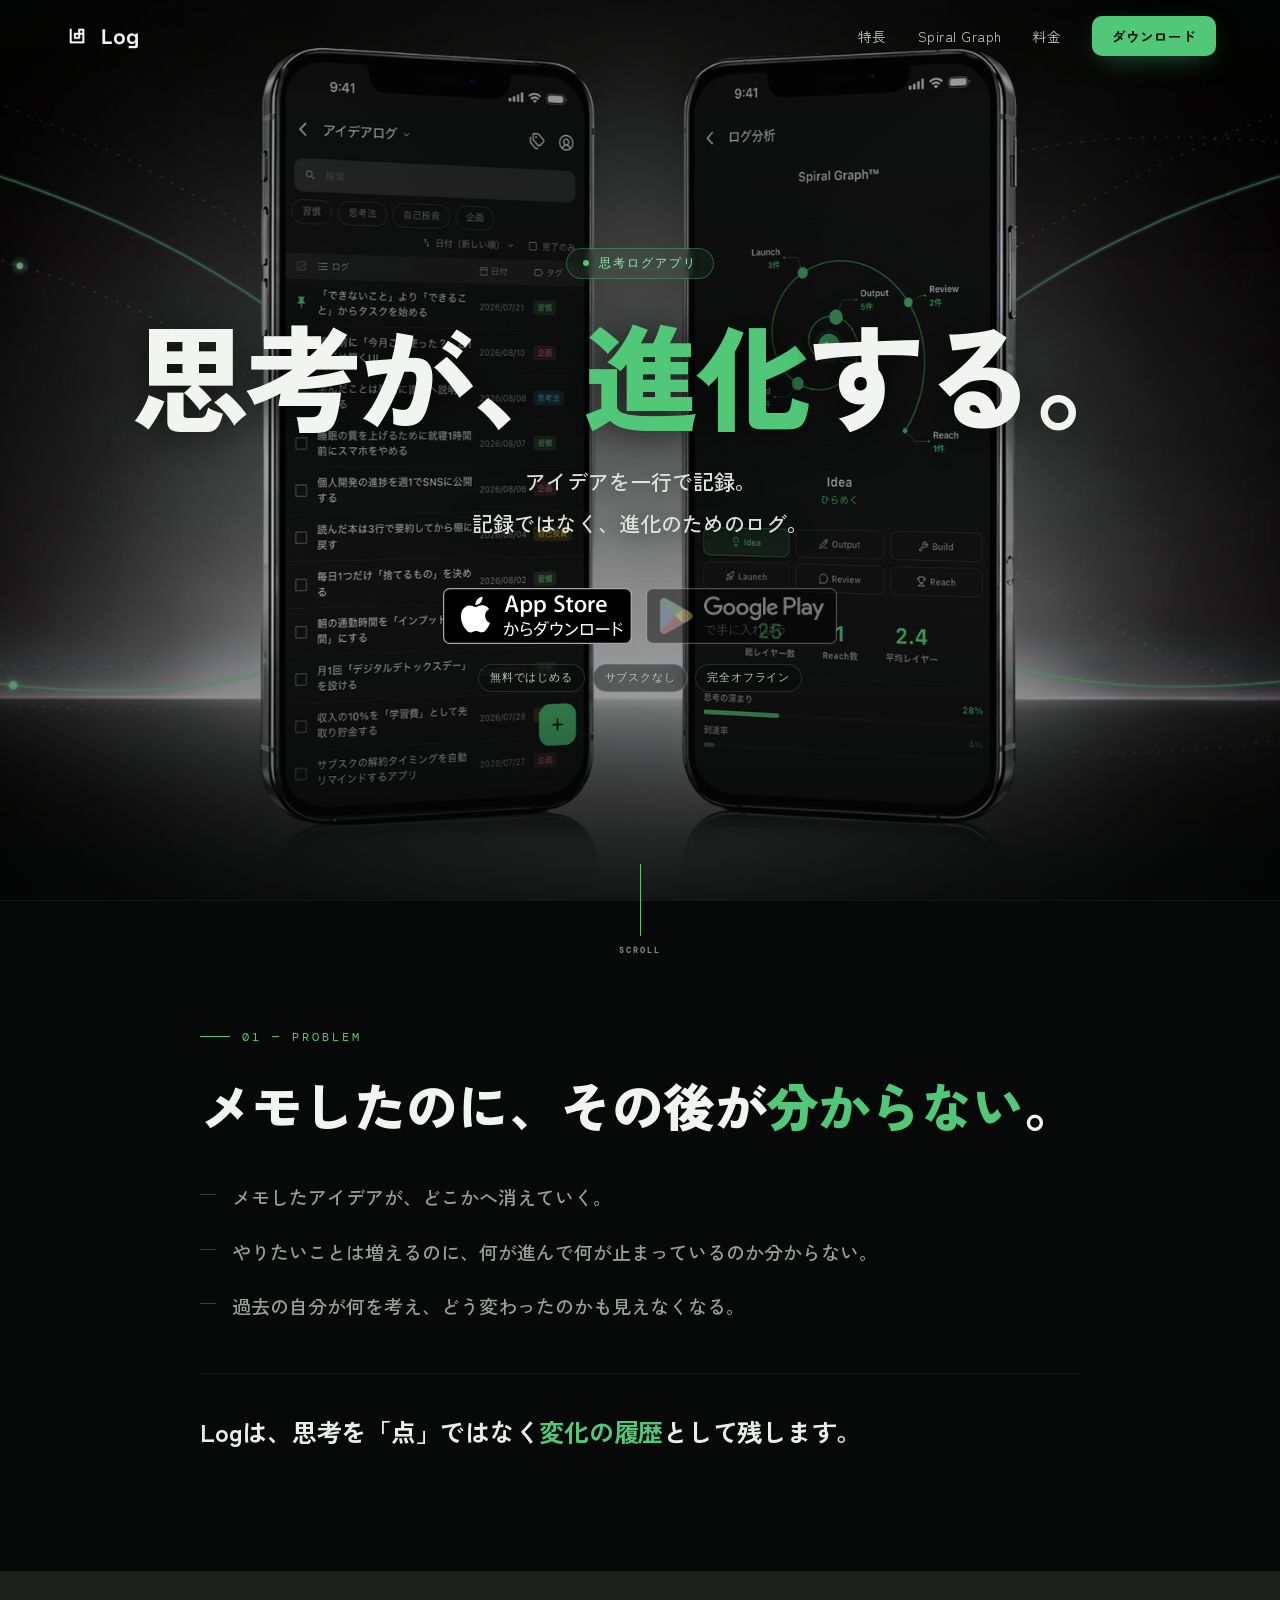
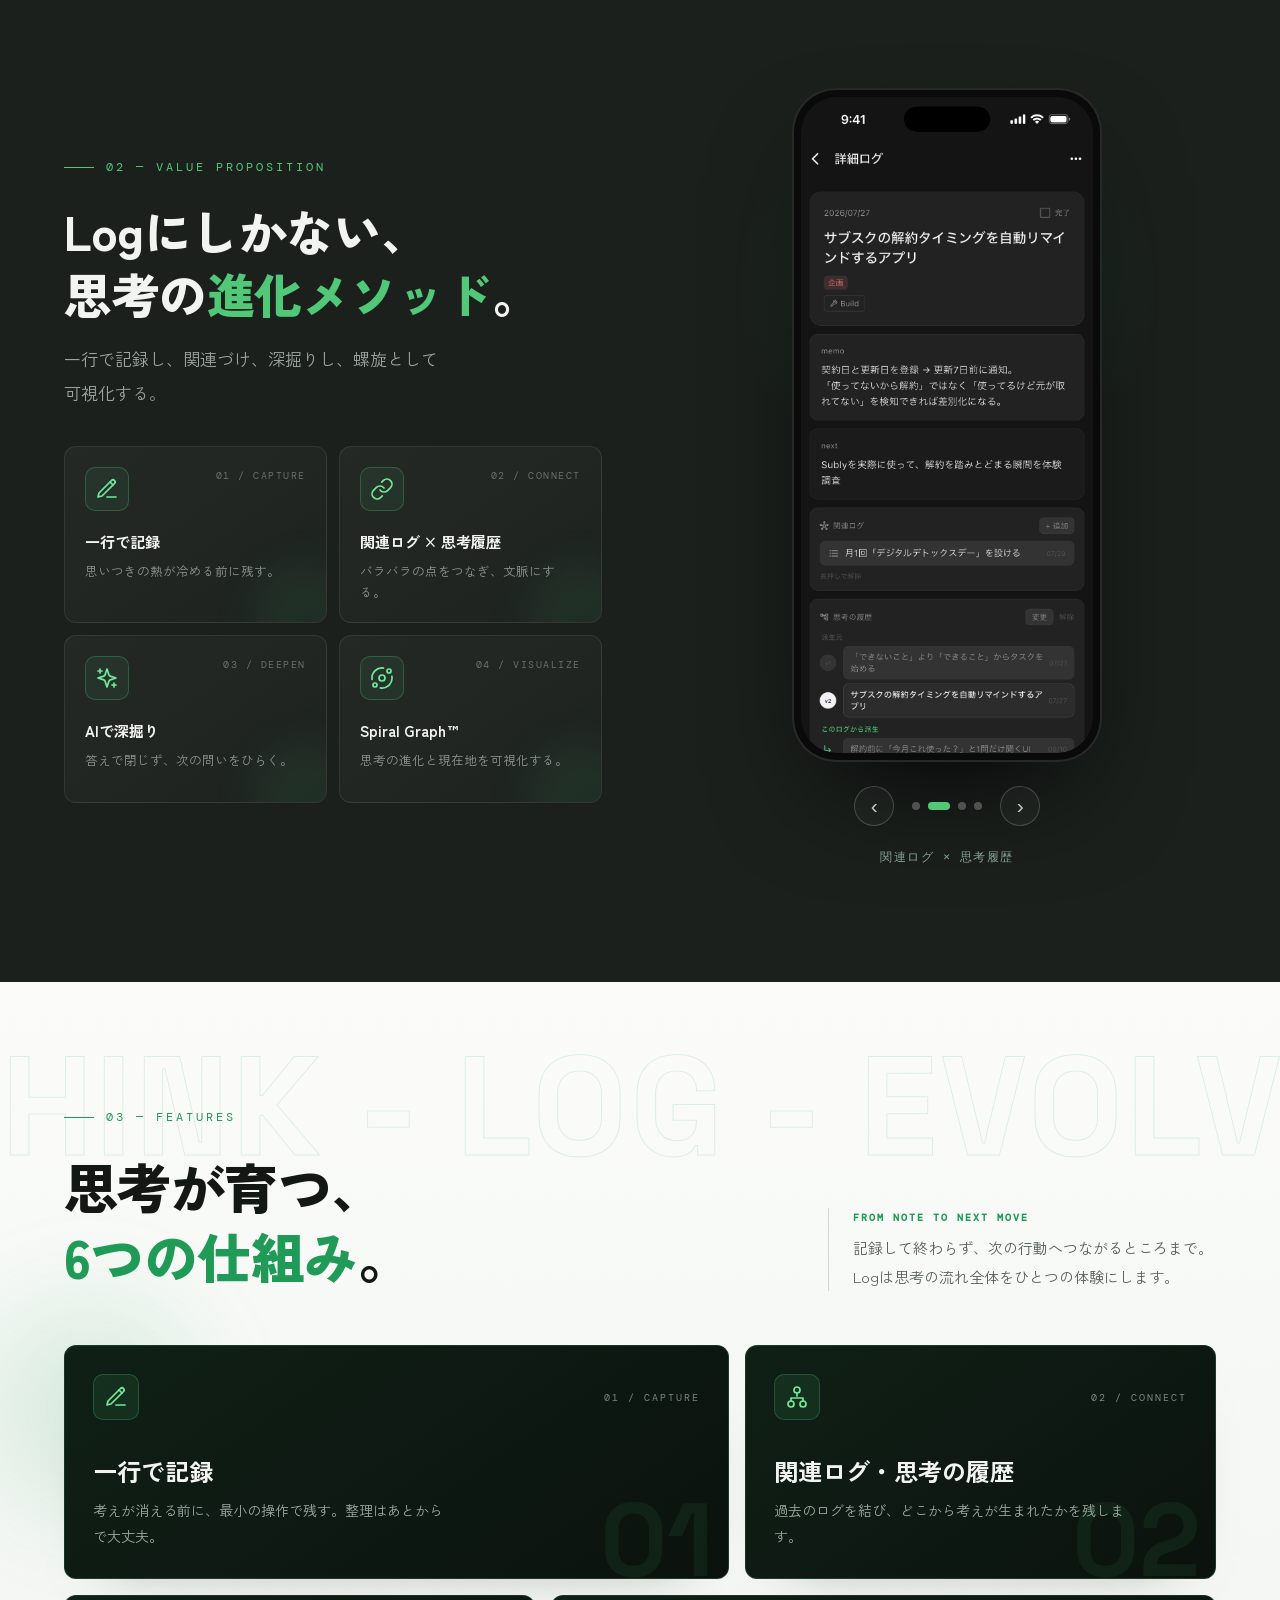
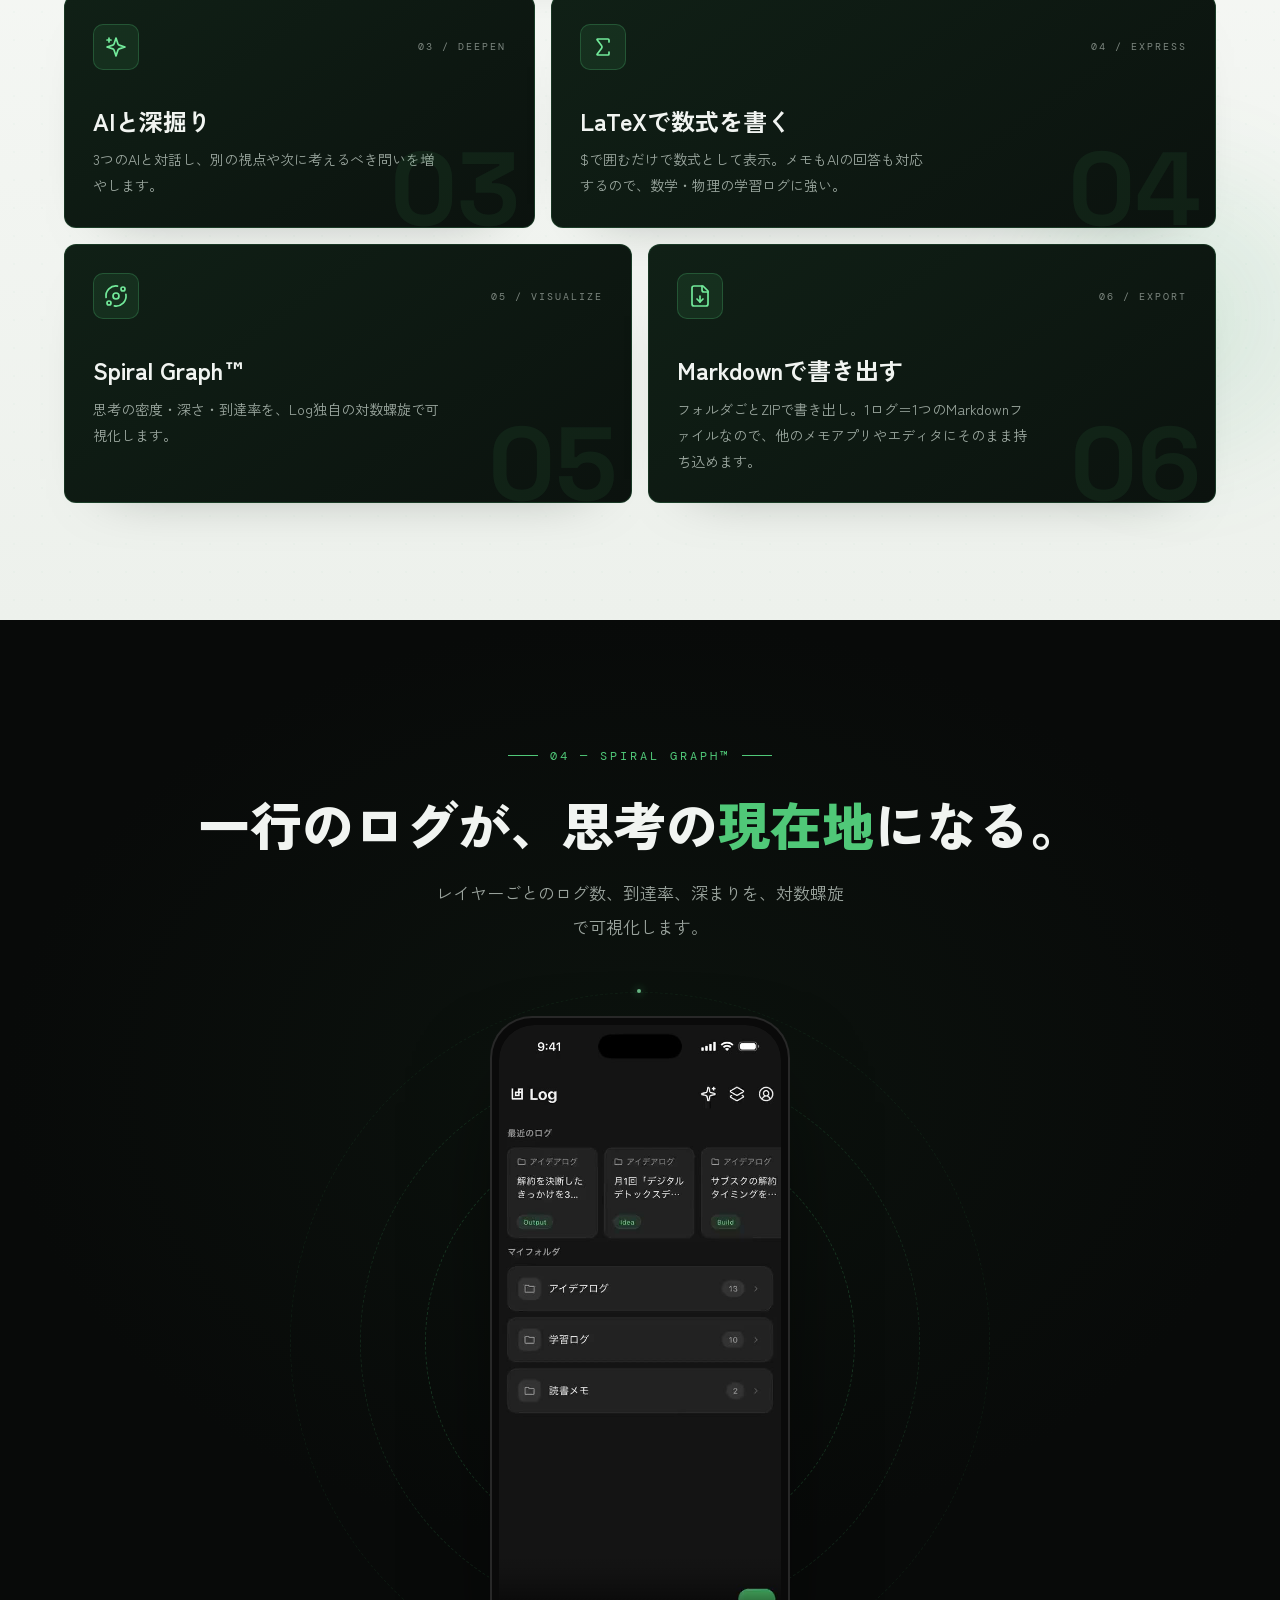
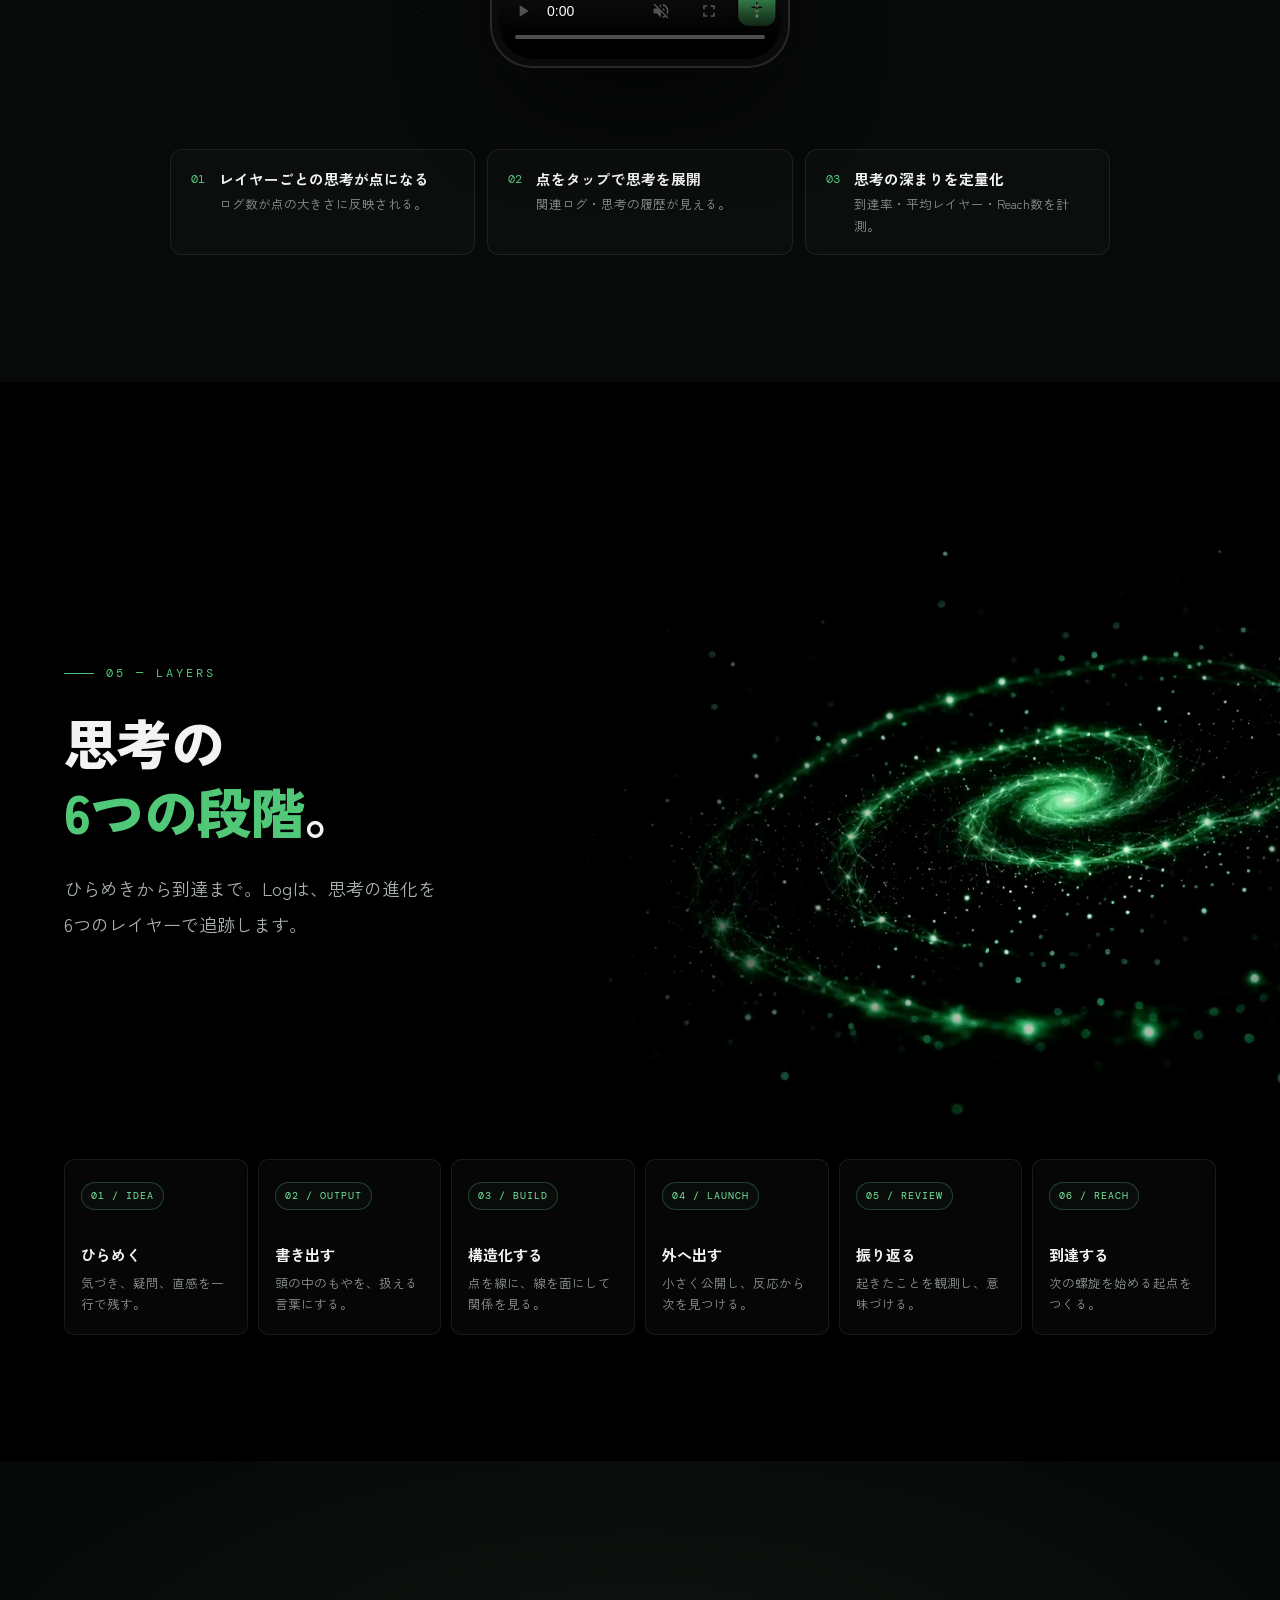
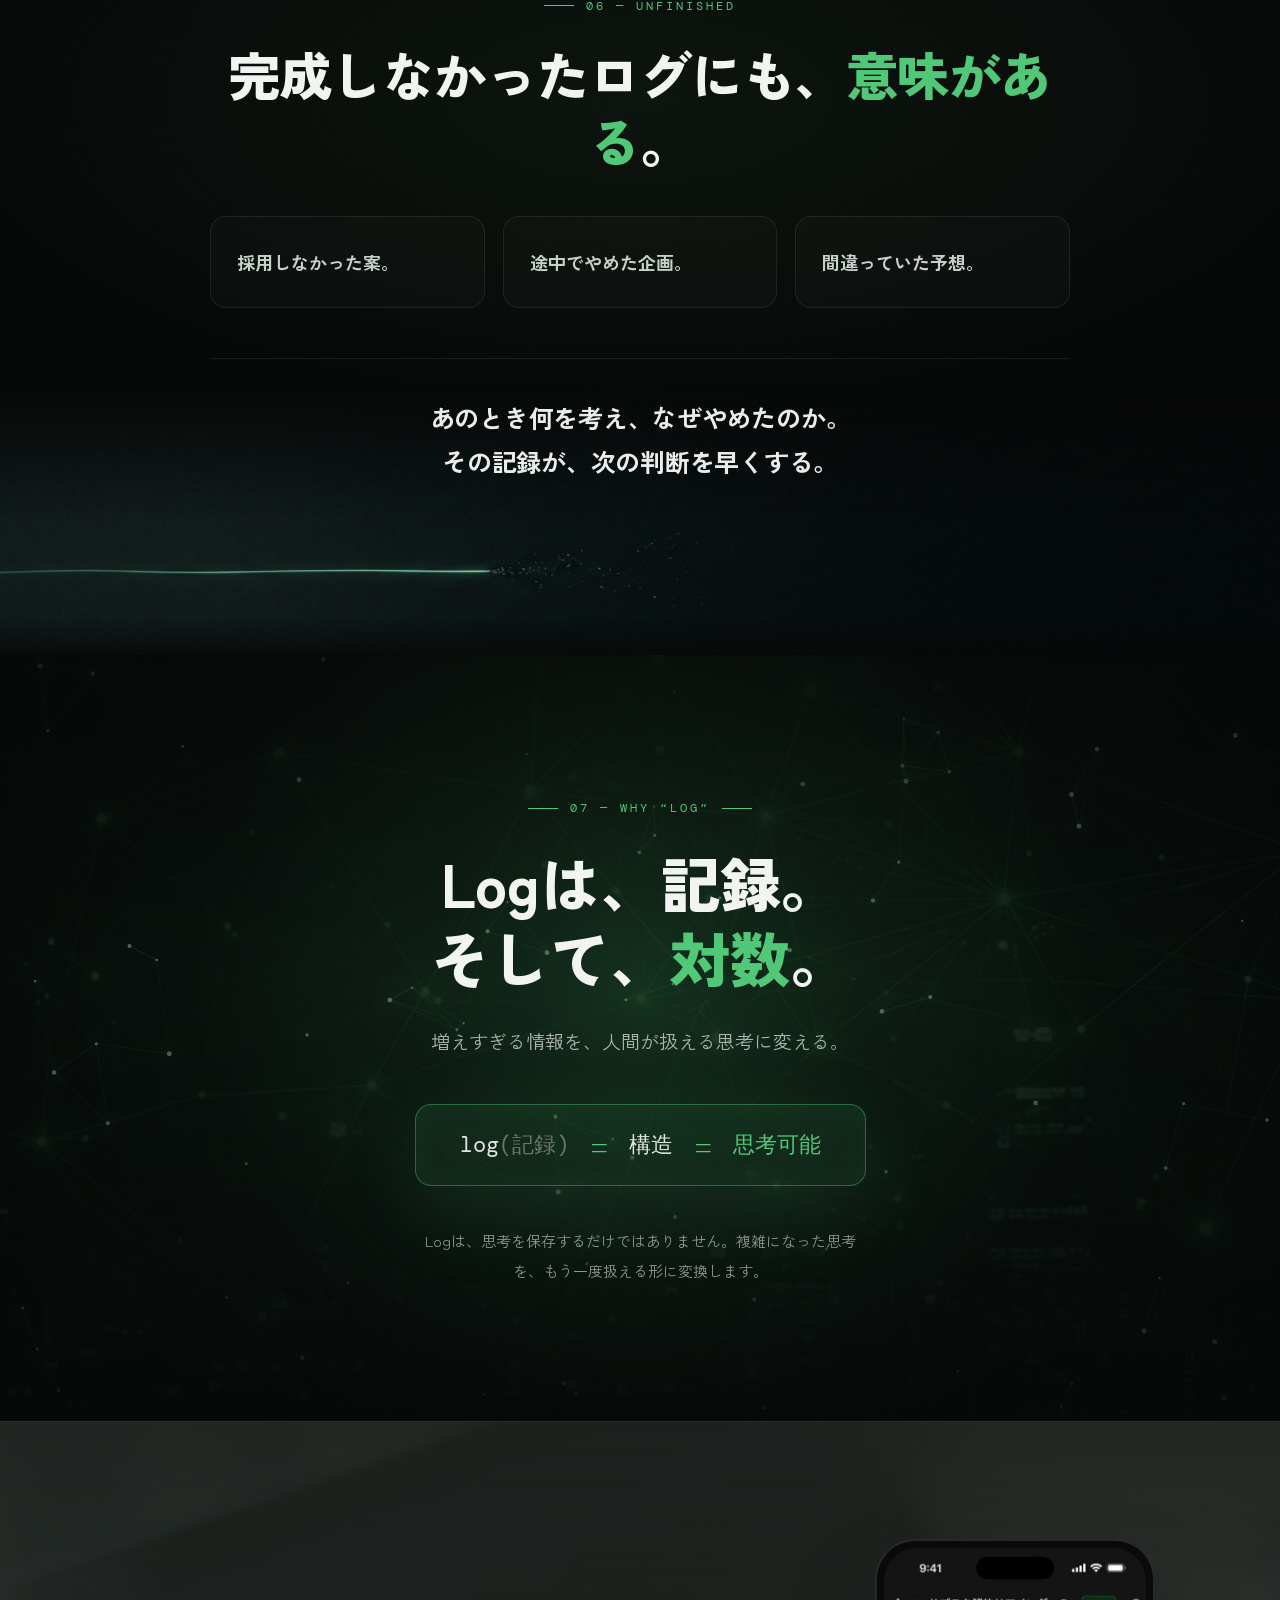
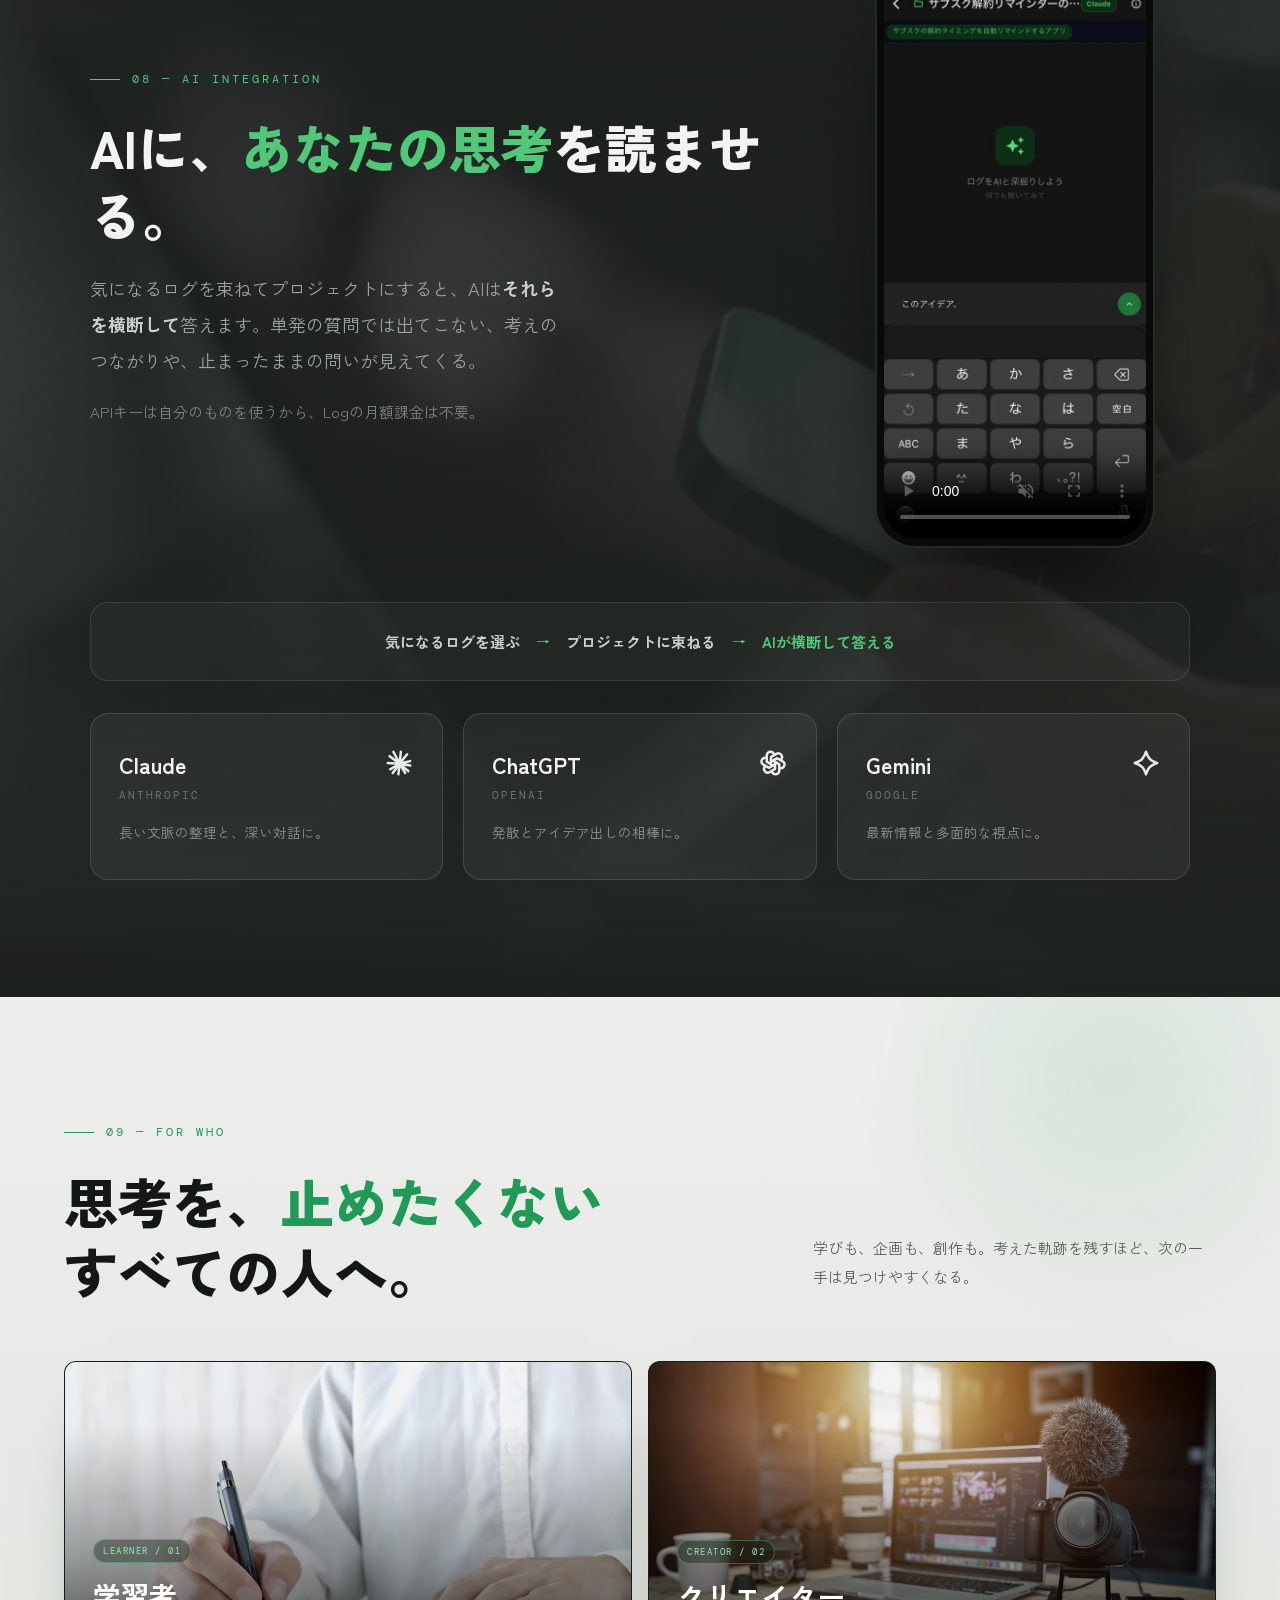
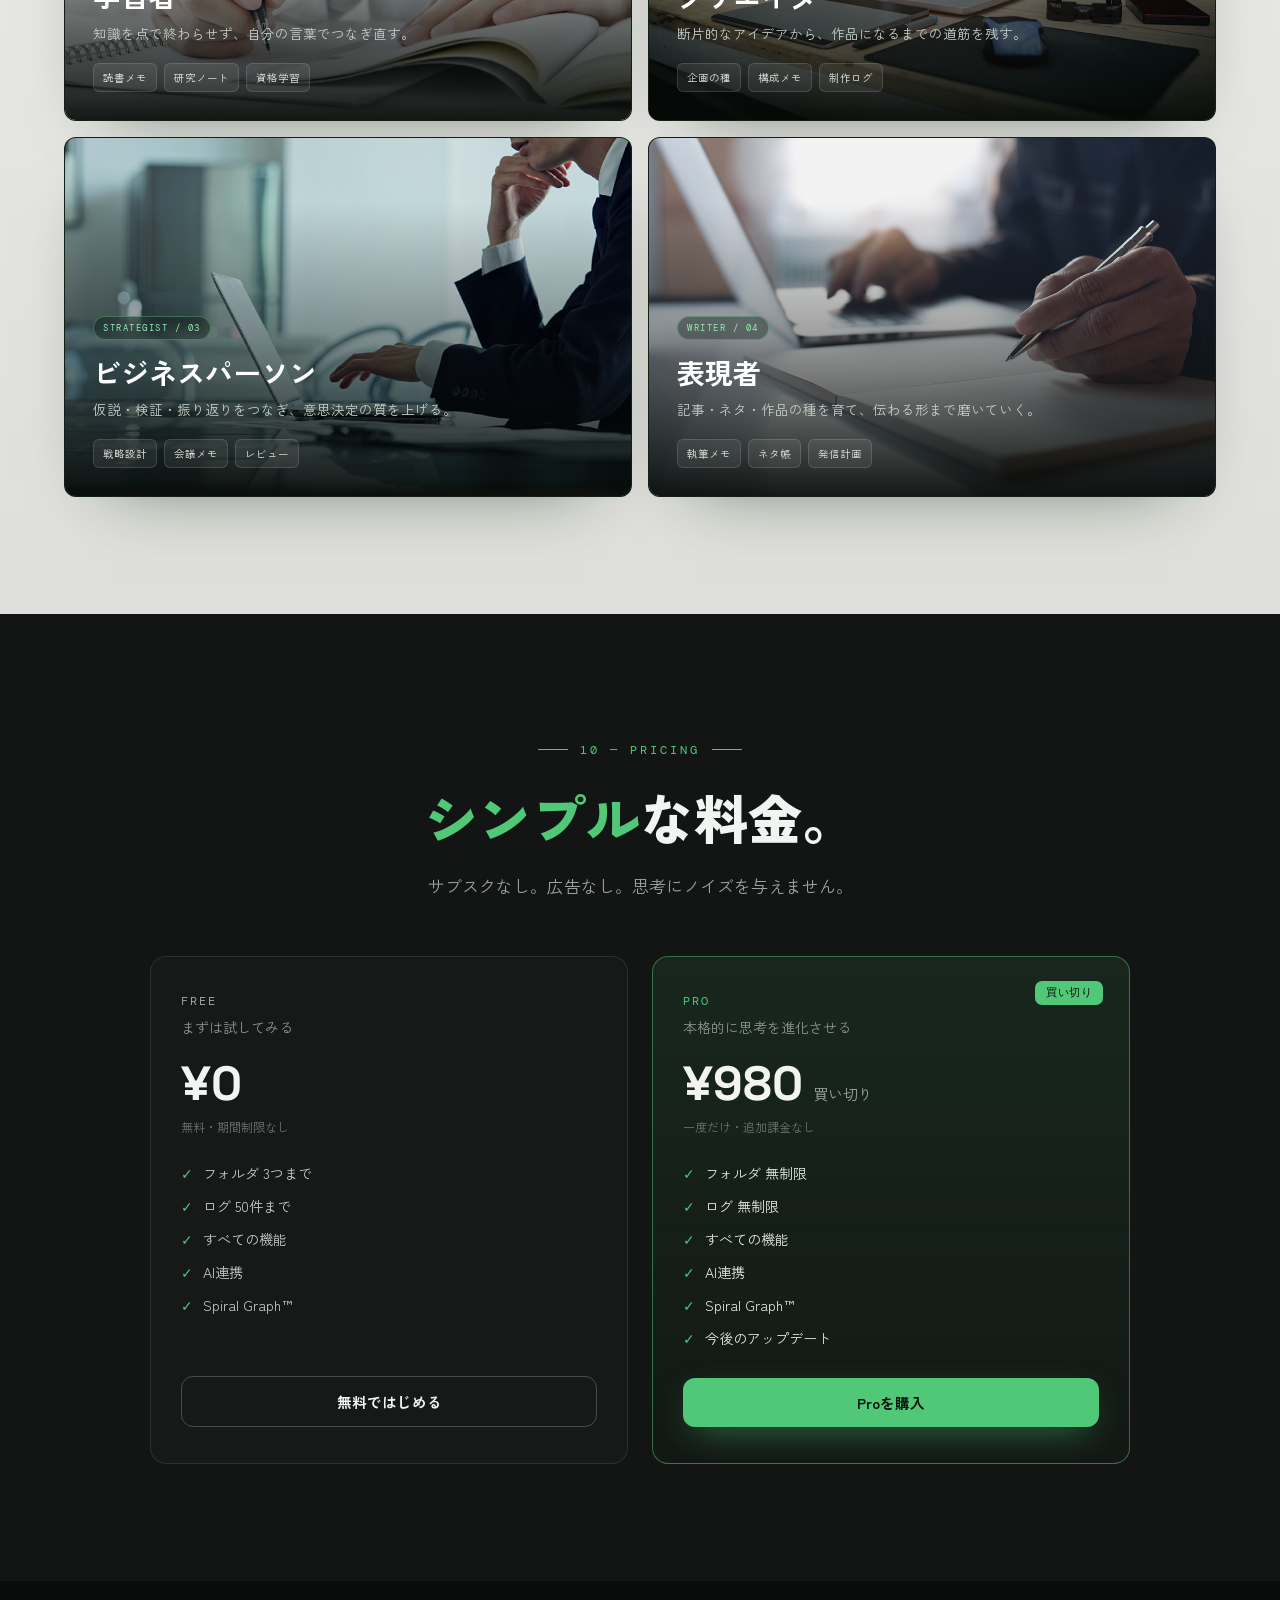
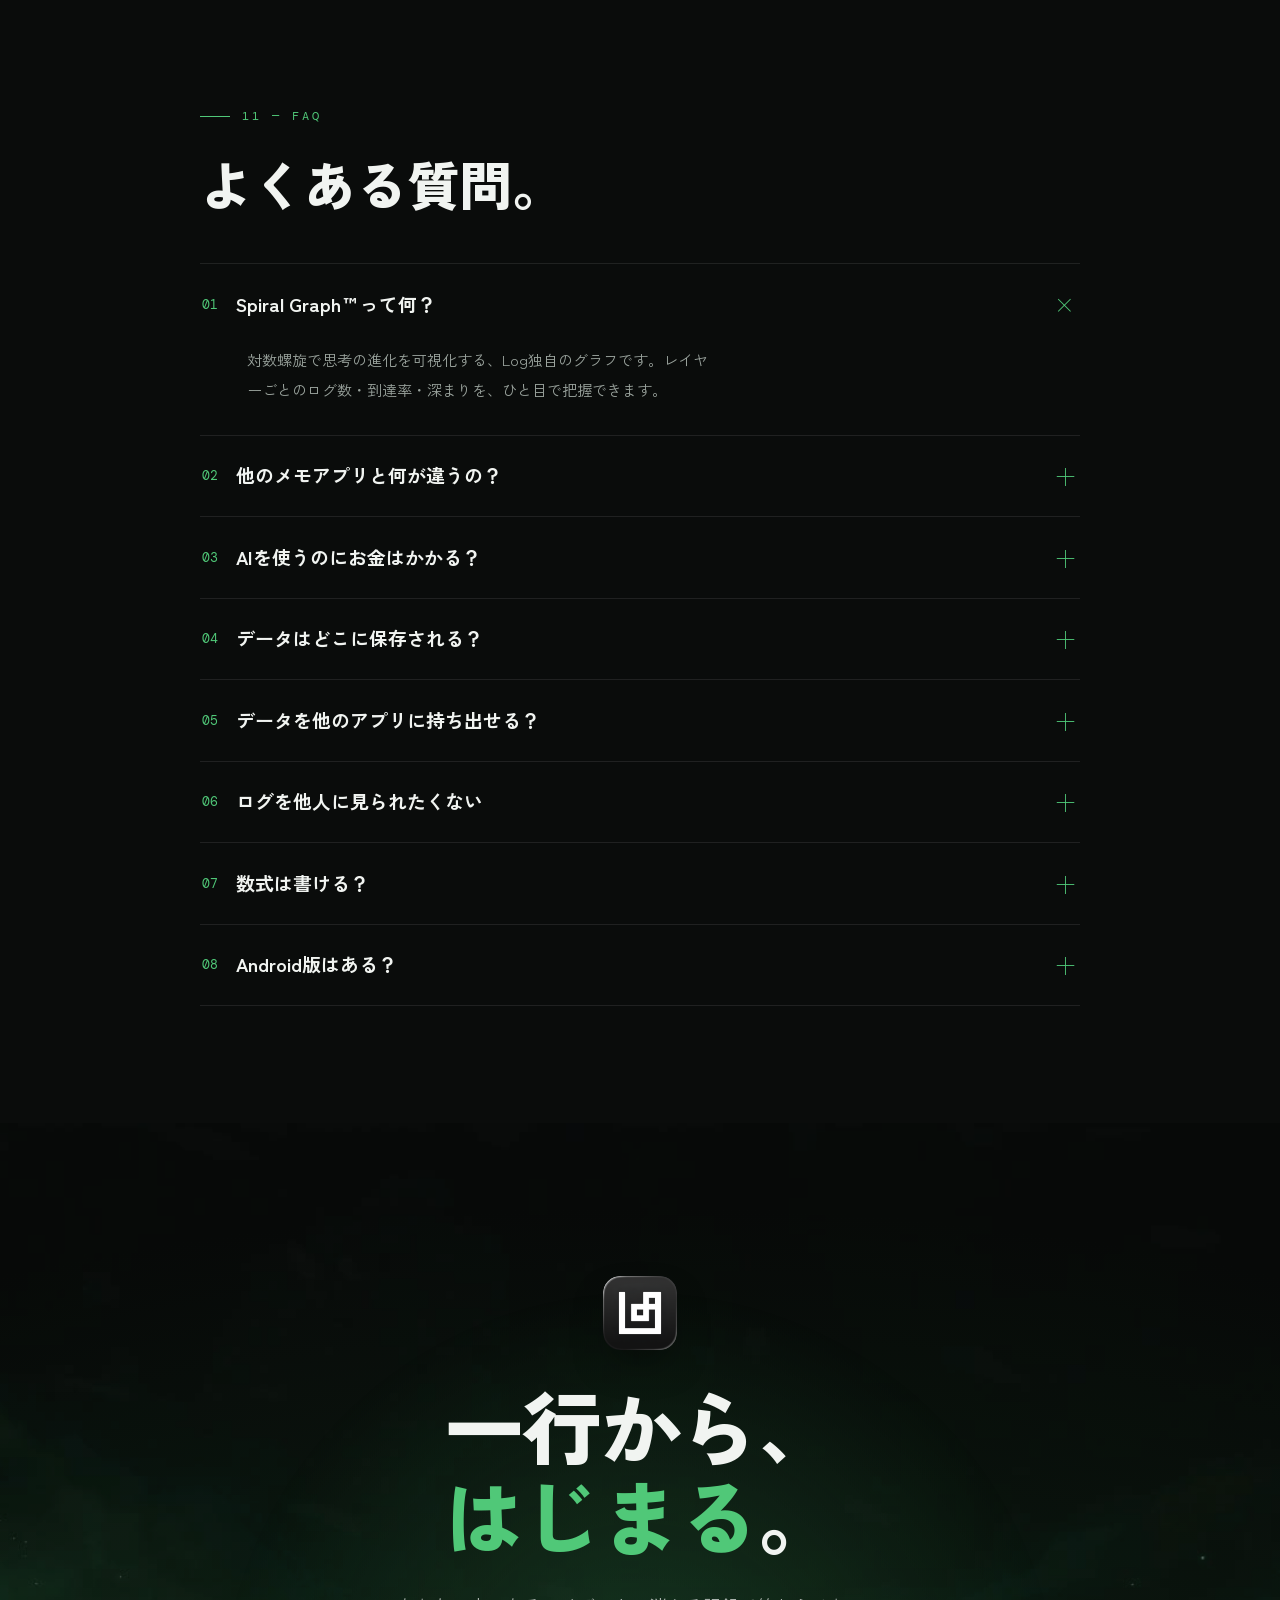
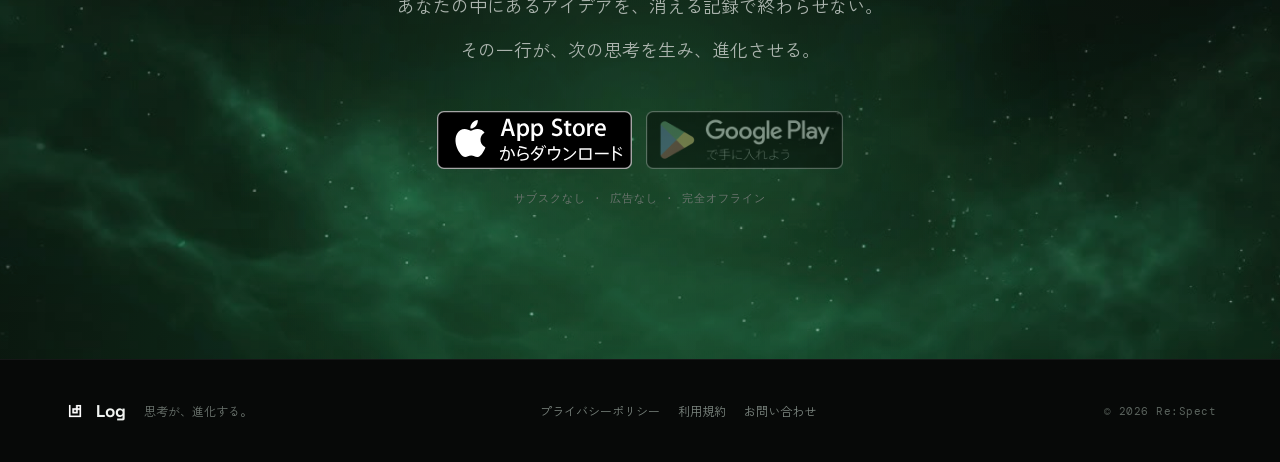
==== commit 9c834e70: "HERO軌道を archive/hero-bg.png の構成に再トレース - 実線/点線が1つの楕円の途中で切り替わる方式をやめ、軌道1本＝1スタイルの   独立した楕円6本に（原本は別々の軌道だっ" ====
--- a/index.html
+++ b/index.html
@@ -261,7 +261,7 @@
   <!-- 00 HERO -->
   <section id="hero" data-screen-label="00 HERO" style="position:relative;min-height:100vh;display:flex;flex-direction:column;justify-content:center;align-items:center;text-align:center;padding:130px clamp(20px,5vw,64px) 90px;overflow:hidden;background:#050605">
     <div class="lp-hero-layer lp-hero-light" data-parallax="0.055" data-parallax-scale="1.06" aria-hidden="true"></div>
-    <div class="lp-hero-layer" data-parallax="0.042" data-parallax-scale="1.07" aria-hidden="true"><svg class="lp-hero-orbits" viewBox="0 0 4200 2518" preserveAspectRatio="xMidYMid slice" aria-hidden="true"><defs><radialGradient id="lpNodeGlow"><stop offset="0%" stop-color="#a0f5be" stop-opacity=".75"/><stop offset="45%" stop-color="#50c878" stop-opacity=".28"/><stop offset="100%" stop-color="#50c878" stop-opacity="0"/></radialGradient><path id="lpArcA_s" d="M1227 1804 L1161 1818 L1094 1831 L1028 1841 L963 1849 L899 1854 L837 1856 L776 1856 L717 1853 L660 1848 L605 1840 L554 1830 L506 1818 L460 1803 L419 1785 L381 1766 L347 1744 L317 1720 L291 1695 L270 1667 L253 1638 L240 1608 L232 1576 L229 1543 L231 1509 L237 1474 L247 1438 L262 1402 L282 1366 L306 1329 L334 1292 L366 1256 L403 1219 L443 1184 L486 1149 L534 1115 L584 1082 L637 1050 L693 1020 L751 991 L811 964 L873 938 L937 914"/><path id="lpArcA_d" d="M969 903 L1034 883 L1100 865 L1166 849 L1233 835 L1299 824 L1364 815 L1429 809 L1492 805 L1554 804 L1614 805 L1672 809 L1728 815 L1781 824 L1831 836 L1877 850 L1921 866 L1961 884 L1997 905 L2029 928 L2056 952 L2080 979 L2099 1007 L2114 1037 L2124 1068 L2130 1100 L2131 1134 L2127 1168 L2119 1204 L2106 1240 L2089 1276 L2067 1313 L2041 1350 L2010 1386 L1976 1423 L1938 1458 L1896 1494 L1850 1528 L1802 1562 L1750 1594 L1696 1625 L1639 1655 L1579 1683 L1518 1709 L1455 1734 L1391 1757 L1326 1777 L1260 1795"/><path id="lpArcC_s" d="M3259 857 L3323 877 L3387 900 L3449 924 L3509 950 L3567 978 L3623 1008 L3675 1039 L3725 1071 L3771 1104 L3814 1138 L3854 1173 L3889 1209 L3921 1245 L3948 1282 L3971 1318 L3989 1354 L4003 1391 L4013 1426 L4017 1461 L4017 1496 L4013 1529 L4004 1561 L3990 1592 L3971 1622 L3948 1650 L3921 1676 L3890 1700 L3855 1723 L3815 1743 L3772 1761 L3726 1777 L3676 1791 L3624 1802 L3568 1811 L3510 1817 L3450 1821 L3388 1823 L3325 1821 L3260 1818 L3194 1811 L3127 1802 L3061 1791"/><path id="lpArcC_d" d="M3027 1785 L2960 1770 L2894 1753 L2829 1733 L2765 1712 L2702 1689 L2641 1663 L2582 1636 L2525 1607 L2471 1577 L2419 1546 L2371 1513 L2327 1479 L2285 1444 L2248 1409 L2214 1373 L2185 1337 L2160 1300 L2139 1264 L2123 1227 L2111 1192 L2104 1156 L2102 1121 L2104 1088 L2111 1055 L2123 1023 L2139 993 L2160 964 L2185 937 L2214 912 L2247 888 L2285 867 L2326 848 L2370 830 L2419 816 L2470 803 L2524 793 L2580 785 L2639 780 L2701 778 L2763 778 L2828 780 L2893 785 L2959 793 L3026 803 L3093 815 L3160 830 L3226 847"/><path id="lpOrbA" d="M2122 1060 L2129 1092 L2131 1125 L2128 1160 L2121 1195 L2110 1231 L2093 1267 L2073 1304 L2048 1340 L2018 1377 L1985 1413 L1948 1450 L1907 1485 L1862 1520 L1814 1554 L1763 1586 L1709 1618 L1653 1648 L1594 1676 L1534 1703 L1471 1728 L1407 1751 L1342 1772 L1277 1791 L1210 1808 L1144 1822 L1078 1834 L1012 1843 L947 1850 L883 1854 L821 1856 L761 1856 L702 1852 L646 1846 L592 1838 L542 1827 L494 1814 L450 1798 L409 1781 L372 1761 L339 1738 L310 1714 L285 1688 L265 1660 L249 1631 L238 1600 L231 1568 L229 1535 L232 1500 L239 1465 L250 1429 L267 1393 L287 1356 L312 1320 L342 1283 L375 1247 L412 1210 L453 1175 L498 1140 L546 1106 L597 1074 L651 1042 L707 1012 L766 984 L826 957 L889 932 L953 909 L1018 888 L1083 869 L1150 852 L1216 838 L1282 826 L1348 817 L1413 810 L1477 806 L1539 804 L1599 804 L1658 808 L1714 814 L1768 822 L1818 833 L1866 846 L1910 862 L1951 879 L1988 899 L2021 922 L2050 946 L2075 972 L2095 1000 L2111 1029 L2122 1060 Z"/><path id="lpOrbB" d="M2370 1042 L2379 1084 L2381 1128 L2378 1173 L2368 1220 L2353 1267 L2331 1315 L2304 1363 L2270 1412 L2231 1460 L2187 1509 L2138 1556 L2083 1603 L2024 1649 L1960 1694 L1893 1737 L1821 1779 L1747 1818 L1669 1856 L1588 1892 L1505 1925 L1421 1955 L1334 1983 L1247 2008 L1159 2030 L1071 2049 L984 2065 L896 2078 L810 2087 L726 2093 L643 2095 L563 2094 L485 2090 L411 2083 L340 2072 L273 2058 L209 2040 L151 2020 L97 1996 L48 1970 L4 1941 L-34 1909 L-67 1874 L-94 1838 L-115 1799 L-130 1758 L-139 1716 L-141 1672 L-138 1627 L-128 1580 L-113 1533 L-91 1485 L-64 1437 L-30 1388 L9 1340 L53 1291 L102 1244 L157 1197 L216 1151 L280 1106 L347 1063 L419 1021 L493 982 L571 944 L652 908 L735 875 L819 845 L906 817 L993 792 L1081 770 L1169 751 L1256 735 L1344 722 L1430 713 L1514 707 L1597 705 L1677 706 L1755 710 L1829 717 L1900 728 L1967 742 L2031 760 L2089 780 L2143 804 L2192 830 L2236 859 L2274 891 L2307 926 L2334 962 L2355 1001 L2370 1042 Z"/><path id="lpOrbC" d="M4011 1537 L4000 1569 L3985 1600 L3966 1629 L3942 1656 L3914 1682 L3881 1706 L3845 1728 L3805 1748 L3761 1766 L3714 1781 L3663 1794 L3610 1805 L3554 1813 L3495 1819 L3435 1822 L3372 1823 L3309 1821 L3243 1816 L3177 1809 L3111 1800 L3044 1788 L2977 1774 L2911 1757 L2845 1738 L2781 1717 L2717 1695 L2656 1670 L2596 1643 L2539 1615 L2484 1585 L2432 1554 L2383 1521 L2337 1487 L2295 1453 L2257 1418 L2222 1382 L2192 1346 L2166 1309 L2144 1273 L2127 1237 L2114 1200 L2106 1165 L2102 1130 L2103 1096 L2109 1063 L2120 1031 L2135 1000 L2154 971 L2178 944 L2206 918 L2239 894 L2275 872 L2315 852 L2359 834 L2406 819 L2457 806 L2510 795 L2566 787 L2625 781 L2685 778 L2748 777 L2811 779 L2877 784 L2943 791 L3009 800 L3076 812 L3143 826 L3209 843 L3275 862 L3339 883 L3403 905 L3464 930 L3524 957 L3581 985 L3636 1015 L3688 1046 L3737 1079 L3783 1113 L3825 1147 L3863 1182 L3898 1218 L3928 1254 L3954 1291 L3976 1327 L3993 1363 L4006 1400 L4014 1435 L4018 1470 L4017 1504 L4011 1537 Z"/><path id="lpOrbD" d="M4411 1564 L4398 1604 L4379 1642 L4354 1679 L4323 1713 L4286 1745 L4243 1774 L4196 1801 L4143 1825 L4085 1847 L4023 1865 L3957 1881 L3886 1893 L3812 1902 L3735 1909 L3655 1911 L3572 1911 L3488 1908 L3402 1901 L3314 1891 L3226 1878 L3137 1862 L3049 1843 L2961 1821 L2874 1796 L2788 1769 L2704 1739 L2622 1706 L2543 1672 L2467 1635 L2394 1597 L2324 1557 L2259 1515 L2198 1472 L2142 1428 L2090 1383 L2044 1338 L2003 1292 L1968 1246 L1939 1199 L1915 1154 L1897 1108 L1886 1063 L1881 1020 L1882 977 L1889 936 L1902 896 L1921 858 L1946 821 L1977 787 L2014 755 L2057 726 L2104 699 L2157 675 L2215 653 L2277 635 L2343 619 L2414 607 L2488 598 L2565 591 L2645 589 L2728 589 L2812 592 L2898 599 L2986 609 L3074 622 L3163 638 L3251 657 L3339 679 L3426 704 L3512 731 L3596 761 L3678 794 L3757 828 L3833 865 L3906 903 L3976 943 L4041 985 L4102 1028 L4158 1072 L4210 1117 L4256 1162 L4297 1208 L4332 1254 L4361 1301 L4385 1346 L4403 1392 L4414 1437 L4419 1480 L4418 1523 L4411 1564 Z"/></defs><g fill="none" stroke-linecap="round"><use href="#lpArcA_s" stroke="rgba(80,200,120,.14)" stroke-width="13"/><use href="#lpArcA_s" stroke="rgba(130,228,164,.6)" stroke-width="3"/><use href="#lpArcC_s" stroke="rgba(80,200,120,.14)" stroke-width="13"/><use href="#lpArcC_s" stroke="rgba(130,228,164,.6)" stroke-width="3"/><use href="#lpArcA_d" stroke="rgba(110,210,150,.26)" stroke-width="2.6" stroke-dasharray="3 34"/><use href="#lpArcC_d" stroke="rgba(110,210,150,.26)" stroke-width="2.6" stroke-dasharray="3 34"/><use href="#lpOrbB" stroke="rgba(110,210,150,.2)" stroke-width="2.4" stroke-dasharray="3 30"/><use href="#lpOrbD" stroke="rgba(110,210,150,.2)" stroke-width="2.4" stroke-dasharray="3 30"/></g><g transform="translate(821 1856)"><circle r="24" fill="url(#lpNodeGlow)" opacity=".85"/><circle r="10" fill="#9df0b8"><animate attributeName="opacity" values=".25;1;.25" dur="4.2s" begin="-1.2s" repeatCount="indefinite"/></circle></g><g transform="translate(230 1560)"><circle r="29" fill="url(#lpNodeGlow)" opacity=".85"/><circle r="12" fill="#9df0b8"><animate attributeName="opacity" values=".25;1;.25" dur="3.6s" begin="-0.4s" repeatCount="indefinite"/></circle></g><g transform="translate(707 1012)"><circle r="36" fill="url(#lpNodeGlow)" opacity=".85"/><circle r="15" fill="#9df0b8"><animate attributeName="opacity" values=".25;1;.25" dur="4.8s" begin="-2.6s" repeatCount="indefinite"/></circle></g><g transform="translate(3662 1031)"><circle r="29" fill="url(#lpNodeGlow)" opacity=".85"/><circle r="12" fill="#9df0b8"><animate attributeName="opacity" values=".25;1;.25" dur="4.4s" begin="-1.8s" repeatCount="indefinite"/></circle></g><g transform="translate(3985 1600)"><circle r="24" fill="url(#lpNodeGlow)" opacity=".85"/><circle r="10" fill="#9df0b8"><animate attributeName="opacity" values=".25;1;.25" dur="3.8s" begin="-0.8s" repeatCount="indefinite"/></circle></g><g transform="translate(3404 1823)"><circle r="46" fill="url(#lpNodeGlow)" opacity=".85"/><circle r="19" fill="#9df0b8"><animate attributeName="opacity" values=".25;1;.25" dur="4.6s" begin="-3.1s" repeatCount="indefinite"/></circle></g><g transform="translate(-16 1925)"><circle r="19" fill="url(#lpNodeGlow)" opacity=".85"/><circle r="8" fill="#9df0b8"><animate attributeName="opacity" values=".25;1;.25" dur="5.2s" begin="-2.0s" repeatCount="indefinite"/></circle></g><g transform="translate(4305 1729)"><circle r="19" fill="url(#lpNodeGlow)" opacity=".85"/><circle r="8" fill="#9df0b8"><animate attributeName="opacity" values=".25;1;.25" dur="5.0s" begin="-3.6s" repeatCount="indefinite"/></circle></g><g opacity="1"><circle r="28" fill="url(#lpNodeGlow)"><animate attributeName="r" values="22;34;22" dur="4.4s" begin="-1.0s" repeatCount="indefinite"/></circle><circle r="10" fill="#a9f2c4"><animate attributeName="opacity" values=".4;1;.4" dur="4.4s" begin="-1.0s" repeatCount="indefinite"/></circle><animateMotion dur="70s" begin="-10s" repeatCount="indefinite"><mpath href="#lpOrbA"/></animateMotion></g><g opacity="1"><circle r="28" fill="url(#lpNodeGlow)"><animate attributeName="r" values="22;34;22" dur="3.8s" begin="-2.2s" repeatCount="indefinite"/></circle><circle r="10" fill="#a9f2c4"><animate attributeName="opacity" values=".4;1;.4" dur="3.8s" begin="-2.2s" repeatCount="indefinite"/></circle><animateMotion dur="70s" begin="-45s" repeatCount="indefinite"><mpath href="#lpOrbA"/></animateMotion></g><g opacity="1"><circle r="28" fill="url(#lpNodeGlow)"><animate attributeName="r" values="22;34;22" dur="4.2s" begin="-1.6s" repeatCount="indefinite"/></circle><circle r="10" fill="#a9f2c4"><animate attributeName="opacity" values=".4;1;.4" dur="4.2s" begin="-1.6s" repeatCount="indefinite"/></circle><animateMotion dur="80s" begin="-20s" repeatCount="indefinite"><mpath href="#lpOrbC"/></animateMotion></g><g opacity="1"><circle r="28" fill="url(#lpNodeGlow)"><animate attributeName="r" values="22;34;22" dur="4.8s" begin="-3.0s" repeatCount="indefinite"/></circle><circle r="10" fill="#a9f2c4"><animate attributeName="opacity" values=".4;1;.4" dur="4.8s" begin="-3.0s" repeatCount="indefinite"/></circle><animateMotion dur="80s" begin="-60s" repeatCount="indefinite"><mpath href="#lpOrbC"/></animateMotion></g><g opacity="0.8"><circle r="28" fill="url(#lpNodeGlow)"><animate attributeName="r" values="22;34;22" dur="5.4s" begin="-2.4s" repeatCount="indefinite"/></circle><circle r="8" fill="#a9f2c4"><animate attributeName="opacity" values=".4;1;.4" dur="5.4s" begin="-2.4s" repeatCount="indefinite"/></circle><animateMotion dur="130s" begin="-40s" repeatCount="indefinite"><mpath href="#lpOrbB"/></animateMotion></g><g opacity="0.8"><circle r="28" fill="url(#lpNodeGlow)"><animate attributeName="r" values="22;34;22" dur="4.6s" begin="-1.2s" repeatCount="indefinite"/></circle><circle r="8" fill="#a9f2c4"><animate attributeName="opacity" values=".4;1;.4" dur="4.6s" begin="-1.2s" repeatCount="indefinite"/></circle><animateMotion dur="120s" begin="-80s" repeatCount="indefinite"><mpath href="#lpOrbD"/></animateMotion></g></svg></div>
+    <div class="lp-hero-layer" data-parallax="0.042" data-parallax-scale="1.07" aria-hidden="true"><svg class="lp-hero-orbits" viewBox="0 0 4200 2518" preserveAspectRatio="xMidYMid slice" aria-hidden="true"><defs><radialGradient id="lpNodeGlow"><stop offset="0%" stop-color="#a0f5be" stop-opacity=".75"/><stop offset="45%" stop-color="#50c878" stop-opacity=".28"/><stop offset="100%" stop-color="#50c878" stop-opacity="0"/></radialGradient><path id="lpL1" d="M1548 1522 L1533 1563 L1511 1601 L1484 1638 L1450 1672 L1411 1704 L1366 1732 L1316 1758 L1260 1781 L1199 1801 L1134 1818 L1065 1832 L991 1842 L914 1849 L834 1852 L751 1852 L665 1849 L578 1842 L488 1832 L398 1818 L307 1802 L216 1782 L124 1759 L34 1733 L-56 1704 L-144 1672 L-230 1638 L-314 1602 L-395 1563 L-472 1523 L-547 1480 L-617 1436 L-684 1391 L-745 1344 L-802 1296 L-854 1248 L-900 1199 L-941 1150 L-976 1101 L-1005 1052 L-1028 1004 L-1045 957 L-1055 910 L-1059 864 L-1056 820 L-1048 778 L-1033 737 L-1011 699 L-984 662 L-950 628 L-911 596 L-866 568 L-816 542 L-760 519 L-699 499 L-634 482 L-565 468 L-491 458 L-414 451 L-334 448 L-251 448 L-165 451 L-78 458 L12 468 L102 482 L193 498 L284 518 L376 541 L466 567 L556 596 L644 628 L730 662 L814 698 L895 737 L972 777 L1047 820 L1117 864 L1184 909 L1245 956 L1302 1004 L1354 1052 L1400 1101 L1441 1150 L1476 1199 L1505 1248 L1528 1296 L1545 1343 L1555 1390 L1559 1436 L1556 1480 L1548 1522 Z"/><path id="lpL2" d="M1672 1544 L1652 1592 L1625 1636 L1592 1678 L1551 1717 L1503 1752 L1448 1784 L1388 1812 L1321 1837 L1248 1858 L1171 1875 L1088 1888 L1001 1897 L909 1901 L814 1902 L715 1898 L614 1891 L511 1879 L406 1863 L299 1843 L192 1820 L85 1792 L-22 1761 L-129 1727 L-233 1689 L-336 1648 L-437 1604 L-535 1558 L-629 1509 L-720 1457 L-806 1404 L-888 1349 L-965 1293 L-1036 1235 L-1101 1177 L-1161 1118 L-1214 1058 L-1260 999 L-1299 939 L-1332 881 L-1357 823 L-1375 766 L-1385 711 L-1388 657 L-1384 605 L-1372 556 L-1352 508 L-1325 464 L-1292 422 L-1251 383 L-1203 348 L-1148 316 L-1088 288 L-1021 263 L-948 242 L-871 225 L-788 212 L-701 203 L-609 199 L-514 198 L-415 202 L-314 209 L-211 221 L-106 237 L1 257 L108 280 L215 308 L322 339 L429 373 L533 411 L636 452 L737 496 L835 542 L929 591 L1020 643 L1106 696 L1188 751 L1265 807 L1336 865 L1401 923 L1461 982 L1514 1042 L1560 1101 L1599 1161 L1632 1219 L1657 1277 L1675 1334 L1685 1389 L1688 1443 L1684 1495 L1672 1544 Z"/><path id="lpL3" d="M1372 1497 L1361 1531 L1346 1563 L1325 1593 L1299 1622 L1269 1649 L1233 1674 L1194 1697 L1149 1718 L1101 1737 L1049 1753 L993 1766 L934 1778 L871 1786 L806 1792 L738 1796 L669 1796 L597 1794 L524 1790 L450 1783 L375 1773 L300 1760 L225 1746 L150 1728 L76 1709 L3 1687 L-68 1663 L-138 1637 L-206 1609 L-271 1579 L-333 1548 L-393 1516 L-449 1482 L-501 1446 L-549 1410 L-593 1374 L-633 1336 L-669 1298 L-699 1260 L-725 1222 L-746 1184 L-761 1146 L-772 1109 L-777 1073 L-777 1037 L-772 1003 L-761 969 L-746 937 L-725 907 L-699 878 L-669 851 L-633 826 L-594 803 L-549 782 L-501 763 L-449 747 L-393 734 L-334 722 L-271 714 L-206 708 L-138 704 L-69 704 L3 706 L76 710 L150 717 L225 727 L300 740 L375 754 L450 772 L524 791 L597 813 L668 837 L738 863 L806 891 L871 921 L933 952 L993 984 L1049 1018 L1101 1054 L1149 1090 L1193 1126 L1233 1164 L1269 1202 L1299 1240 L1325 1278 L1346 1316 L1361 1354 L1372 1391 L1377 1427 L1377 1463 L1372 1497 Z"/><path id="lpR1" d="M5254 801 L5262 843 L5264 887 L5259 933 L5248 979 L5230 1026 L5207 1074 L5177 1123 L5141 1171 L5099 1219 L5052 1267 L4999 1315 L4942 1361 L4879 1407 L4812 1451 L4741 1494 L4666 1535 L4587 1574 L4506 1612 L4421 1647 L4334 1679 L4246 1709 L4156 1736 L4065 1761 L3973 1782 L3882 1800 L3790 1816 L3700 1828 L3610 1836 L3523 1841 L3437 1843 L3354 1842 L3274 1837 L3197 1829 L3123 1817 L3054 1803 L2989 1785 L2929 1764 L2874 1740 L2824 1713 L2780 1683 L2741 1651 L2708 1616 L2681 1579 L2660 1540 L2646 1499 L2638 1457 L2636 1413 L2641 1367 L2652 1321 L2670 1274 L2693 1226 L2723 1177 L2759 1129 L2801 1081 L2848 1033 L2901 985 L2958 939 L3021 893 L3088 849 L3159 806 L3234 765 L3313 726 L3394 688 L3479 653 L3566 621 L3654 591 L3744 564 L3835 539 L3927 518 L4018 500 L4110 484 L4200 472 L4290 464 L4377 459 L4463 457 L4546 458 L4626 463 L4703 471 L4777 483 L4846 497 L4911 515 L4971 536 L5026 560 L5076 587 L5120 617 L5159 649 L5192 684 L5219 721 L5240 760 L5254 801 Z"/><path id="lpR2" d="M5449 1638 L5433 1683 L5410 1726 L5381 1766 L5344 1804 L5301 1839 L5252 1872 L5197 1901 L5135 1927 L5069 1950 L4997 1970 L4920 1986 L4839 1998 L4753 2007 L4664 2012 L4572 2013 L4477 2011 L4380 2004 L4280 1995 L4180 1981 L4078 1964 L3976 1944 L3875 1920 L3774 1893 L3674 1863 L3575 1829 L3479 1793 L3385 1755 L3294 1714 L3207 1670 L3123 1625 L3044 1577 L2969 1529 L2900 1478 L2835 1427 L2777 1375 L2724 1322 L2678 1269 L2638 1216 L2605 1162 L2578 1110 L2559 1058 L2546 1007 L2541 957 L2542 909 L2551 862 L2567 817 L2590 774 L2619 734 L2656 696 L2699 661 L2748 628 L2803 599 L2865 573 L2931 550 L3003 530 L3080 514 L3161 502 L3247 493 L3336 488 L3428 487 L3523 489 L3620 496 L3720 505 L3820 519 L3922 536 L4024 556 L4125 580 L4226 607 L4326 637 L4425 671 L4521 707 L4615 745 L4706 786 L4793 830 L4877 875 L4956 923 L5031 971 L5100 1022 L5165 1073 L5223 1125 L5276 1178 L5322 1231 L5362 1284 L5395 1338 L5422 1390 L5441 1442 L5454 1493 L5459 1543 L5458 1591 L5449 1638 Z"/><path id="lpR3" d="M5657 547 L5671 598 L5676 652 L5674 708 L5663 766 L5645 826 L5619 887 L5585 949 L5544 1011 L5496 1075 L5440 1138 L5378 1201 L5309 1264 L5235 1326 L5154 1386 L5068 1446 L4977 1503 L4882 1559 L4782 1612 L4679 1663 L4573 1712 L4464 1757 L4353 1799 L4241 1837 L4128 1873 L4015 1904 L3901 1931 L3789 1954 L3677 1974 L3568 1988 L3461 1999 L3356 2005 L3255 2007 L3158 2004 L3066 1997 L2978 1986 L2895 1970 L2818 1950 L2747 1926 L2682 1898 L2624 1866 L2573 1830 L2529 1791 L2493 1748 L2464 1702 L2443 1653 L2429 1602 L2424 1548 L2426 1492 L2437 1434 L2455 1374 L2481 1313 L2515 1251 L2556 1189 L2604 1125 L2660 1062 L2722 999 L2791 936 L2865 874 L2946 814 L3032 754 L3123 697 L3218 641 L3318 588 L3421 537 L3527 488 L3636 443 L3747 401 L3859 363 L3972 327 L4085 296 L4199 269 L4311 246 L4423 226 L4532 212 L4639 201 L4744 195 L4845 193 L4942 196 L5034 203 L5122 214 L5205 230 L5282 250 L5353 274 L5418 302 L5476 334 L5527 370 L5571 409 L5607 452 L5636 498 L5657 547 Z"/></defs><g fill="none" stroke-linecap="round"><use href="#lpL1" stroke="rgba(80,200,120,.14)" stroke-width="13"/><use href="#lpL1" stroke="rgba(130,228,164,.62)" stroke-width="3"/><use href="#lpR1" stroke="rgba(80,200,120,.14)" stroke-width="13"/><use href="#lpR1" stroke="rgba(130,228,164,.62)" stroke-width="3"/><use href="#lpL2" stroke="rgba(120,215,155,.38)" stroke-width="2.8" stroke-dasharray="4 26"/><use href="#lpL3" stroke="rgba(120,215,155,.38)" stroke-width="2.8" stroke-dasharray="4 26"/><use href="#lpR2" stroke="rgba(120,215,155,.38)" stroke-width="2.8" stroke-dasharray="4 26"/><use href="#lpR3" stroke="rgba(120,215,155,.38)" stroke-width="2.8" stroke-dasharray="4 26"/></g><g opacity="1"><circle r="28" fill="url(#lpNodeGlow)"><animate attributeName="r" values="22;34;22" dur="4.2s" begin="-1.0s" repeatCount="indefinite"/></circle><circle r="11" fill="#a9f2c4"><animate attributeName="opacity" values=".4;1;.4" dur="4.2s" begin="-1.0s" repeatCount="indefinite"/></circle><animateMotion dur="70s" begin="-8s" repeatCount="indefinite"><mpath href="#lpL1"/></animateMotion></g><g opacity="1"><circle r="28" fill="url(#lpNodeGlow)"><animate attributeName="r" values="22;34;22" dur="3.6s" begin="-2.2s" repeatCount="indefinite"/></circle><circle r="11" fill="#a9f2c4"><animate attributeName="opacity" values=".4;1;.4" dur="3.6s" begin="-2.2s" repeatCount="indefinite"/></circle><animateMotion dur="70s" begin="-43s" repeatCount="indefinite"><mpath href="#lpL1"/></animateMotion></g><g opacity="1"><circle r="28" fill="url(#lpNodeGlow)"><animate attributeName="r" values="22;34;22" dur="4.6s" begin="-1.6s" repeatCount="indefinite"/></circle><circle r="11" fill="#a9f2c4"><animate attributeName="opacity" values=".4;1;.4" dur="4.6s" begin="-1.6s" repeatCount="indefinite"/></circle><animateMotion dur="80s" begin="-18s" repeatCount="indefinite"><mpath href="#lpR1"/></animateMotion></g><g opacity="1"><circle r="28" fill="url(#lpNodeGlow)"><animate attributeName="r" values="22;34;22" dur="4.0s" begin="-3.0s" repeatCount="indefinite"/></circle><circle r="11" fill="#a9f2c4"><animate attributeName="opacity" values=".4;1;.4" dur="4.0s" begin="-3.0s" repeatCount="indefinite"/></circle><animateMotion dur="80s" begin="-58s" repeatCount="indefinite"><mpath href="#lpR1"/></animateMotion></g><g opacity="1"><circle r="28" fill="url(#lpNodeGlow)"><animate attributeName="r" values="22;34;22" dur="4.4s" begin="-2.0s" repeatCount="indefinite"/></circle><circle r="11" fill="#a9f2c4"><animate attributeName="opacity" values=".4;1;.4" dur="4.4s" begin="-2.0s" repeatCount="indefinite"/></circle><animateMotion dur="70s" begin="-25s" repeatCount="indefinite"><mpath href="#lpL1"/></animateMotion></g><g opacity="1"><circle r="28" fill="url(#lpNodeGlow)"><animate attributeName="r" values="22;34;22" dur="3.9s" begin="-0.7s" repeatCount="indefinite"/></circle><circle r="11" fill="#a9f2c4"><animate attributeName="opacity" values=".4;1;.4" dur="3.9s" begin="-0.7s" repeatCount="indefinite"/></circle><animateMotion dur="80s" begin="-38s" repeatCount="indefinite"><mpath href="#lpR1"/></animateMotion></g><g opacity="0.85"><circle r="22" fill="url(#lpNodeGlow)"><animate attributeName="r" values="16;28;16" dur="5.0s" begin="-0.6s" repeatCount="indefinite"/></circle><circle r="8" fill="#a9f2c4"><animate attributeName="opacity" values=".4;1;.4" dur="5.0s" begin="-0.6s" repeatCount="indefinite"/></circle><animateMotion dur="120s" begin="-30s" repeatCount="indefinite"><mpath href="#lpL2"/></animateMotion></g><g opacity="0.85"><circle r="22" fill="url(#lpNodeGlow)"><animate attributeName="r" values="16;28;16" dur="4.4s" begin="-2.8s" repeatCount="indefinite"/></circle><circle r="8" fill="#a9f2c4"><animate attributeName="opacity" values=".4;1;.4" dur="4.4s" begin="-2.8s" repeatCount="indefinite"/></circle><animateMotion dur="95s" begin="-70s" repeatCount="indefinite"><mpath href="#lpL3"/></animateMotion></g><g opacity="0.85"><circle r="22" fill="url(#lpNodeGlow)"><animate attributeName="r" values="16;28;16" dur="4.8s" begin="-1.4s" repeatCount="indefinite"/></circle><circle r="8" fill="#a9f2c4"><animate attributeName="opacity" values=".4;1;.4" dur="4.8s" begin="-1.4s" repeatCount="indefinite"/></circle><animateMotion dur="110s" begin="-50s" repeatCount="indefinite"><mpath href="#lpR2"/></animateMotion></g><g opacity="0.85"><circle r="22" fill="url(#lpNodeGlow)"><animate attributeName="r" values="16;28;16" dur="5.4s" begin="-3.4s" repeatCount="indefinite"/></circle><circle r="8" fill="#a9f2c4"><animate attributeName="opacity" values=".4;1;.4" dur="5.4s" begin="-3.4s" repeatCount="indefinite"/></circle><animateMotion dur="130s" begin="-95s" repeatCount="indefinite"><mpath href="#lpR3"/></animateMotion></g></svg></div>
     <div class="lp-hero-layer" data-parallax="0.055" data-parallax-scale="1.06" aria-hidden="true"><div class="lp-hero-devices"></div></div>
     <div class="lp-hero-scrim" style="position:absolute;inset:0;background:linear-gradient(180deg, rgba(5,7,6,.5) 0%, rgba(5,7,6,.12) 38%, rgba(5,7,6,.2) 66%, rgba(5,7,6,.8) 100%)"></div>
     <div style="position:absolute;inset:0;background:radial-gradient(68% 48% at 50% 40%, rgba(5,7,6,.42), rgba(5,7,6,0) 72%)"></div>
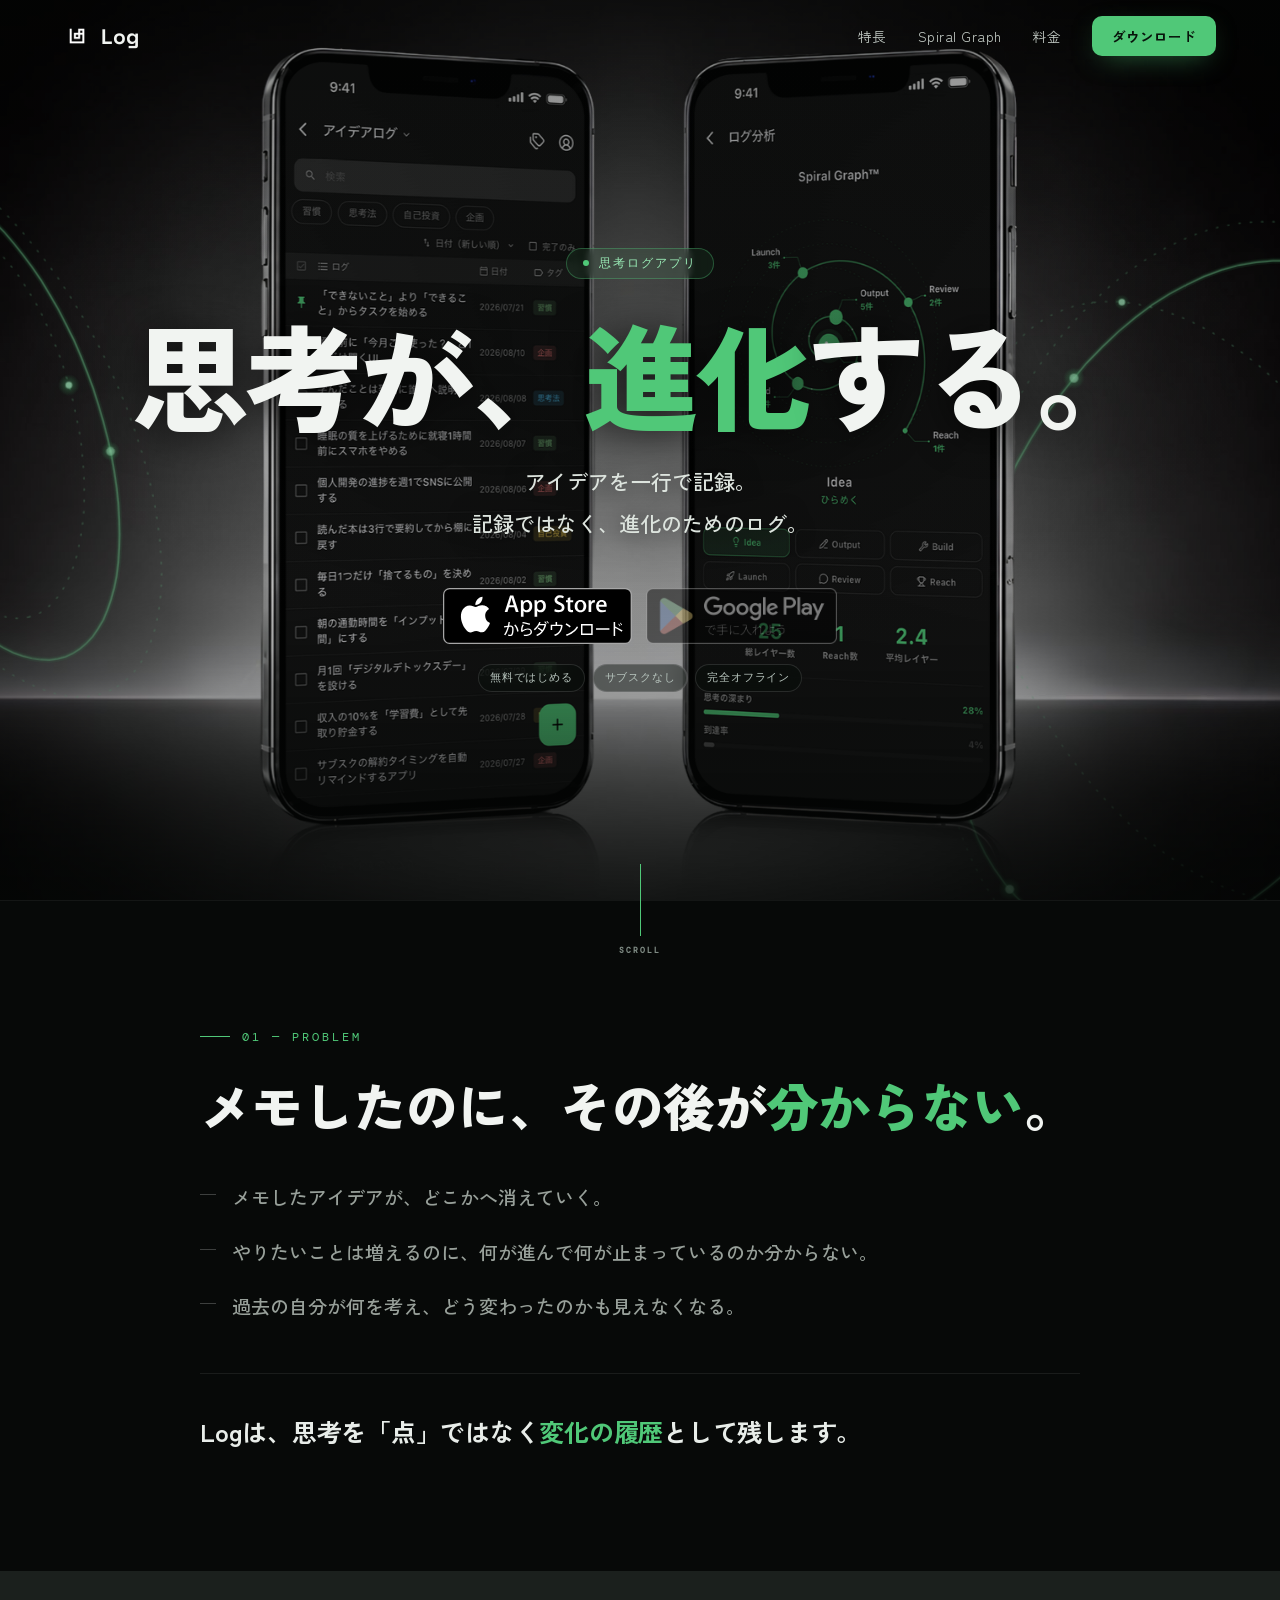
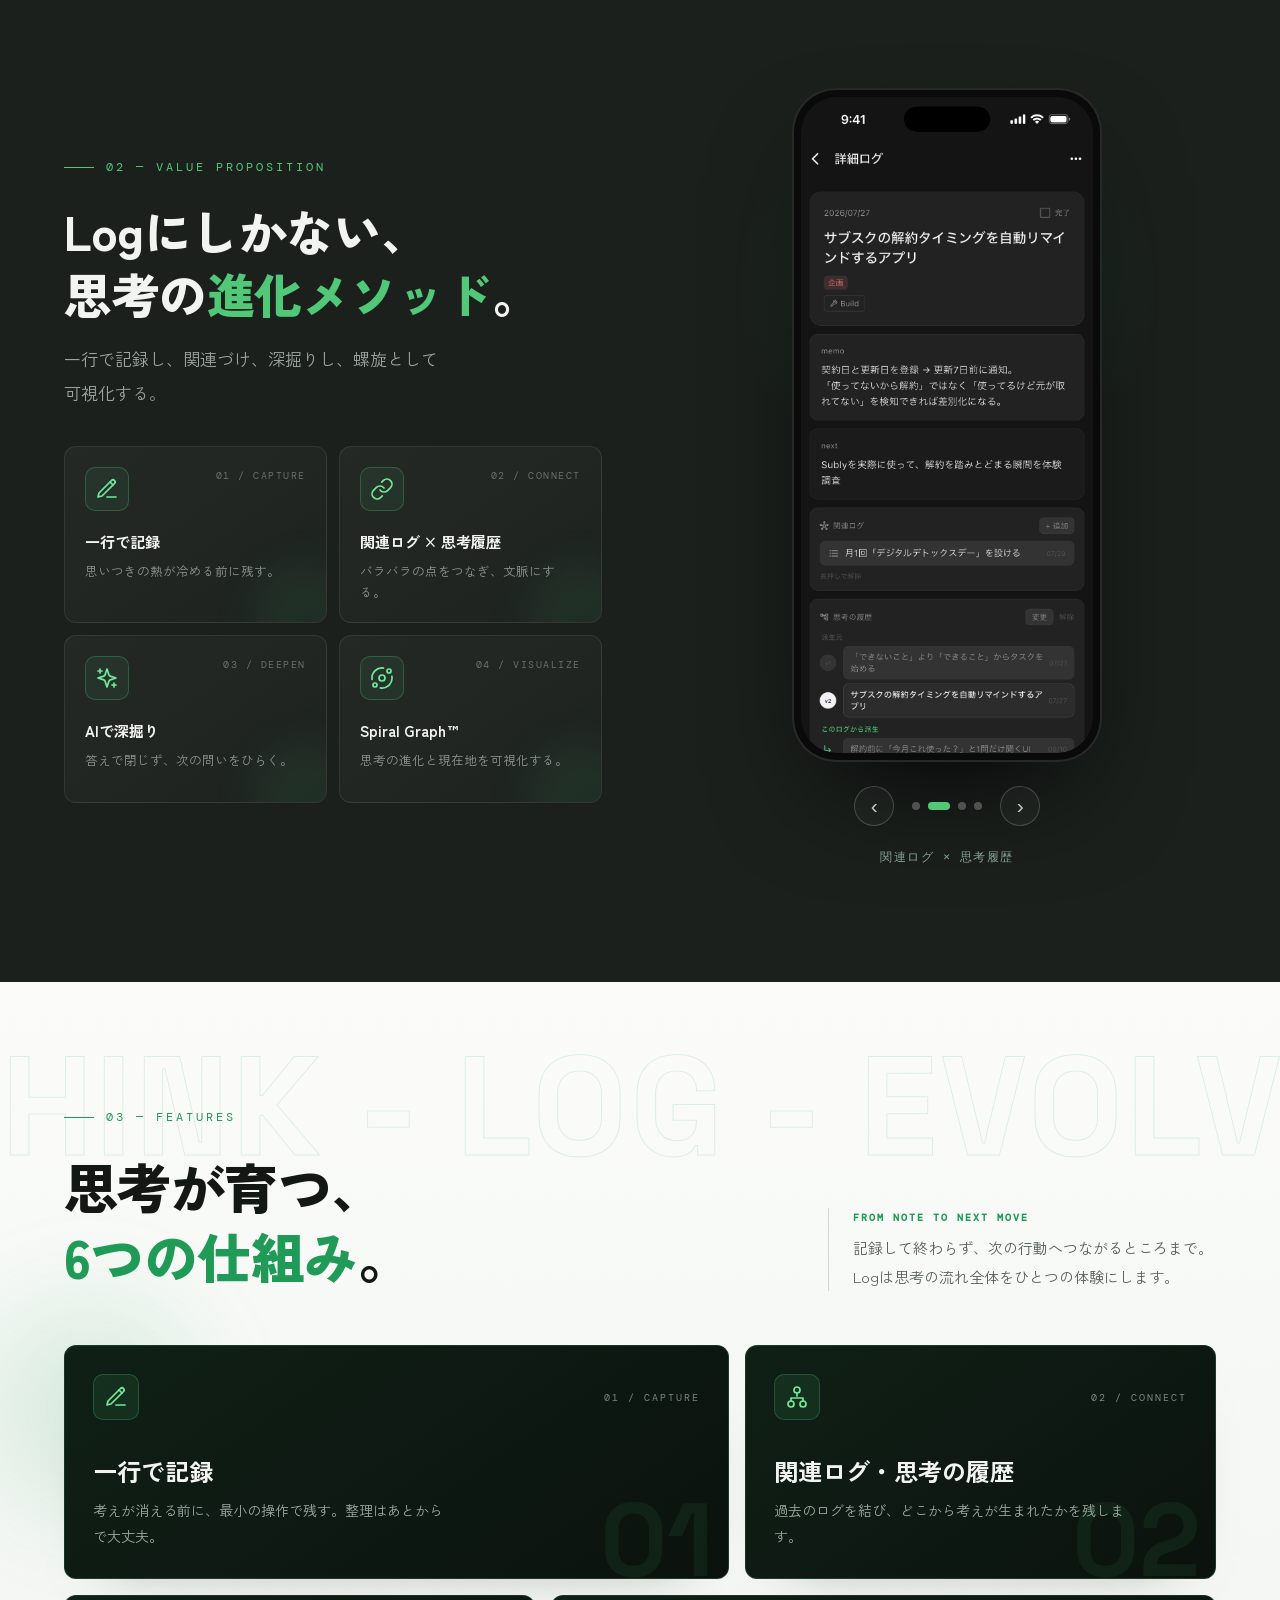
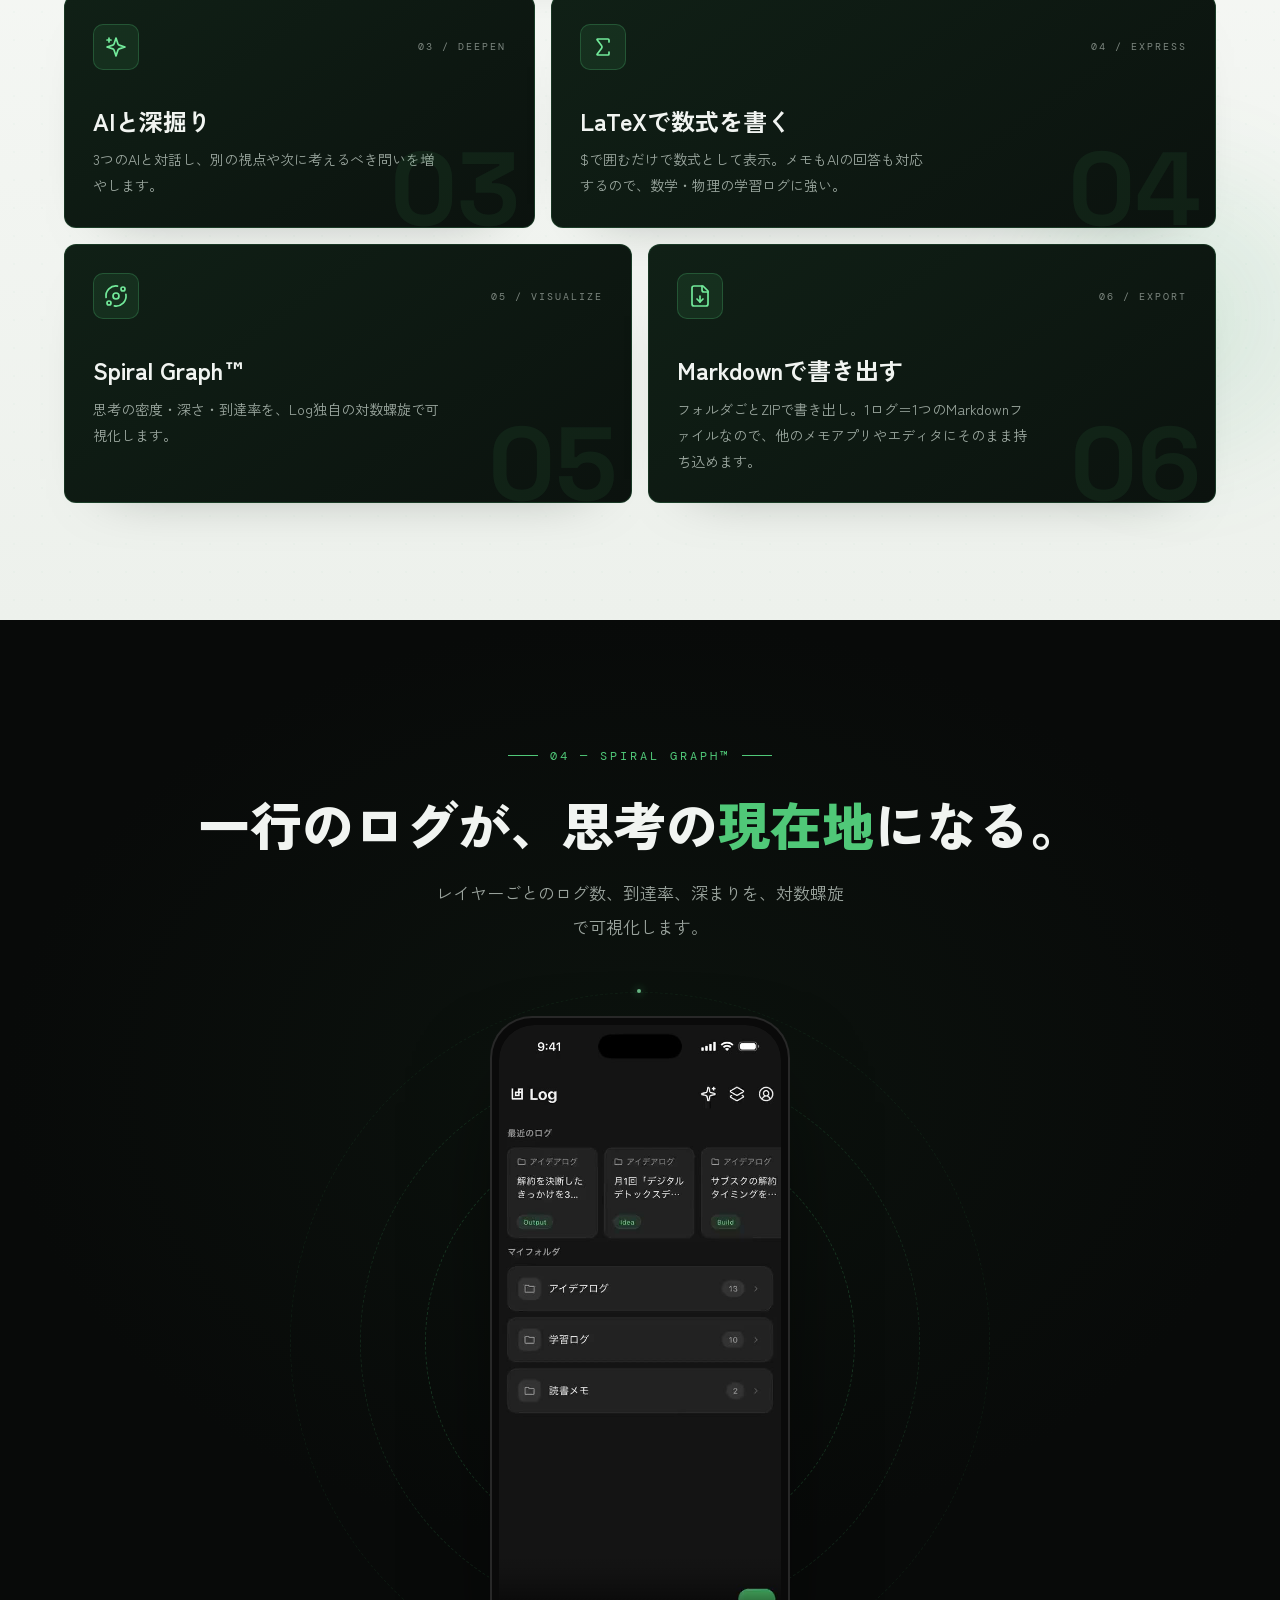
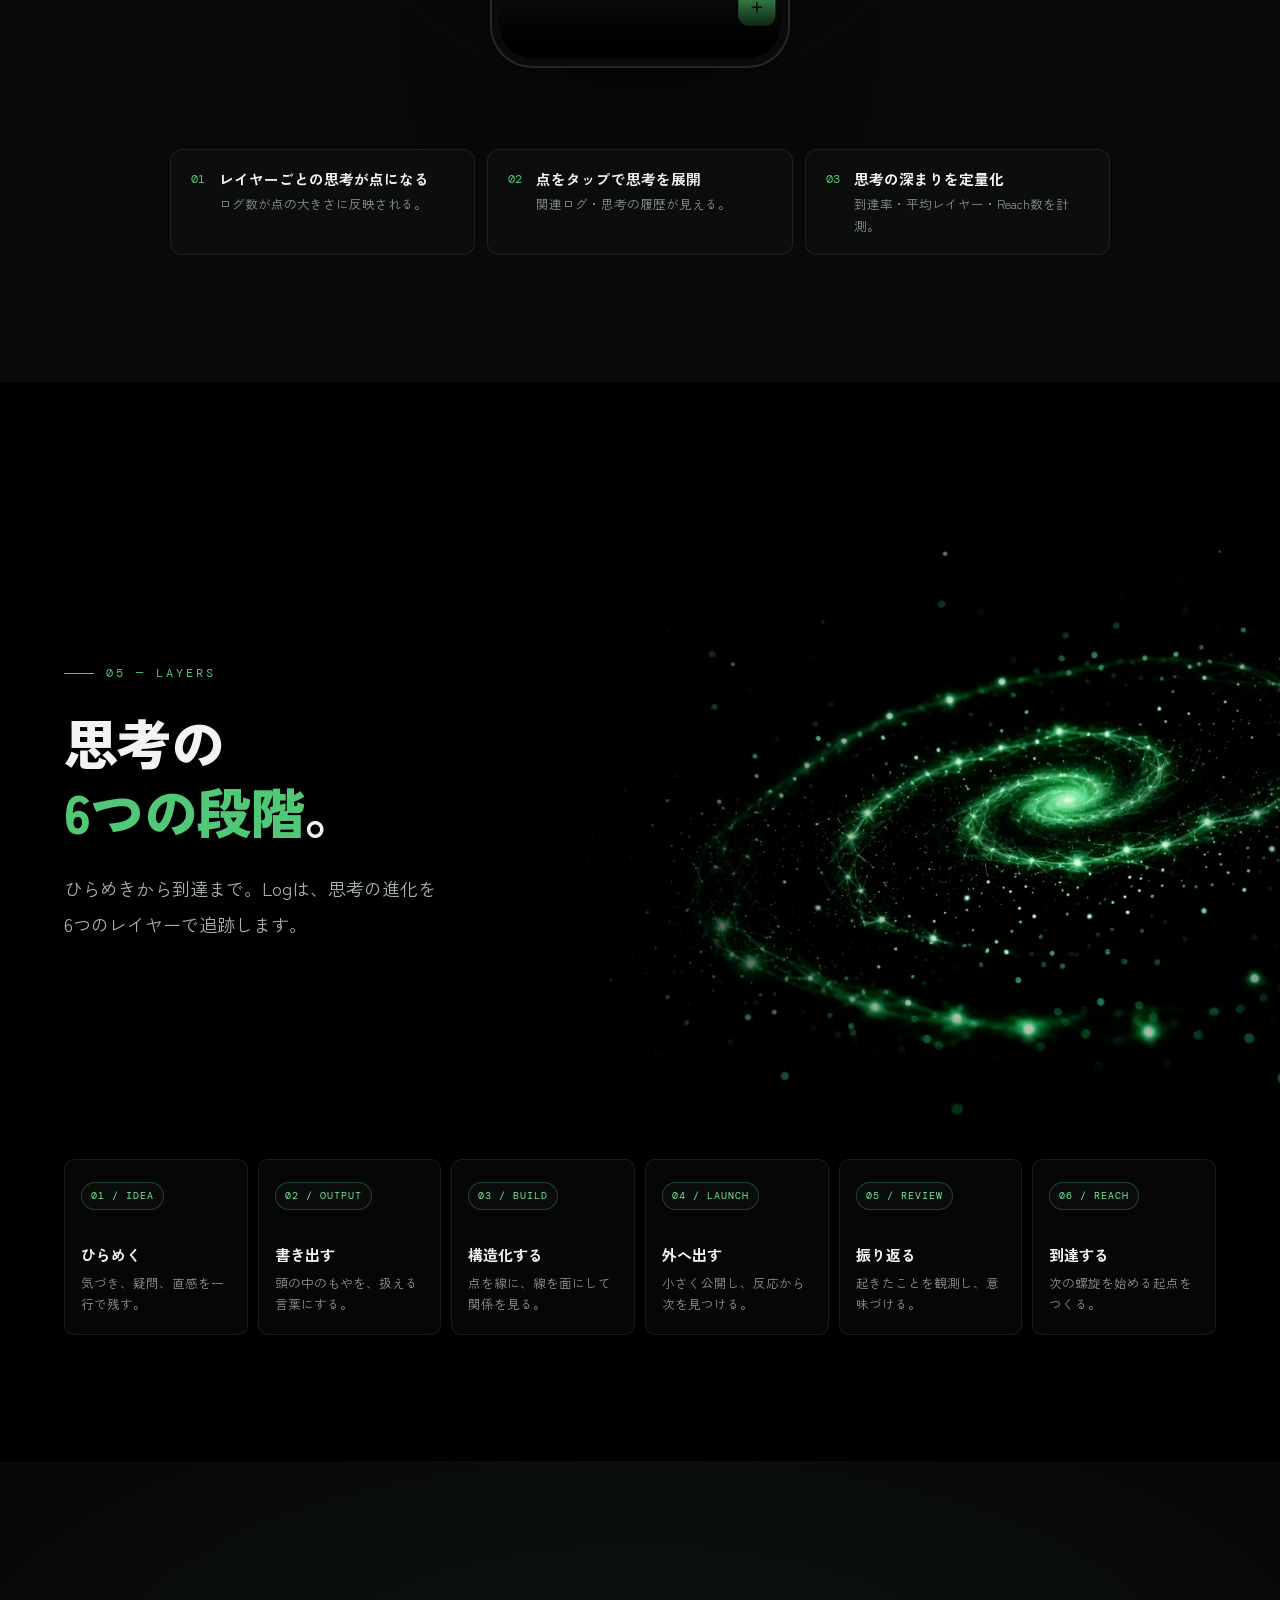
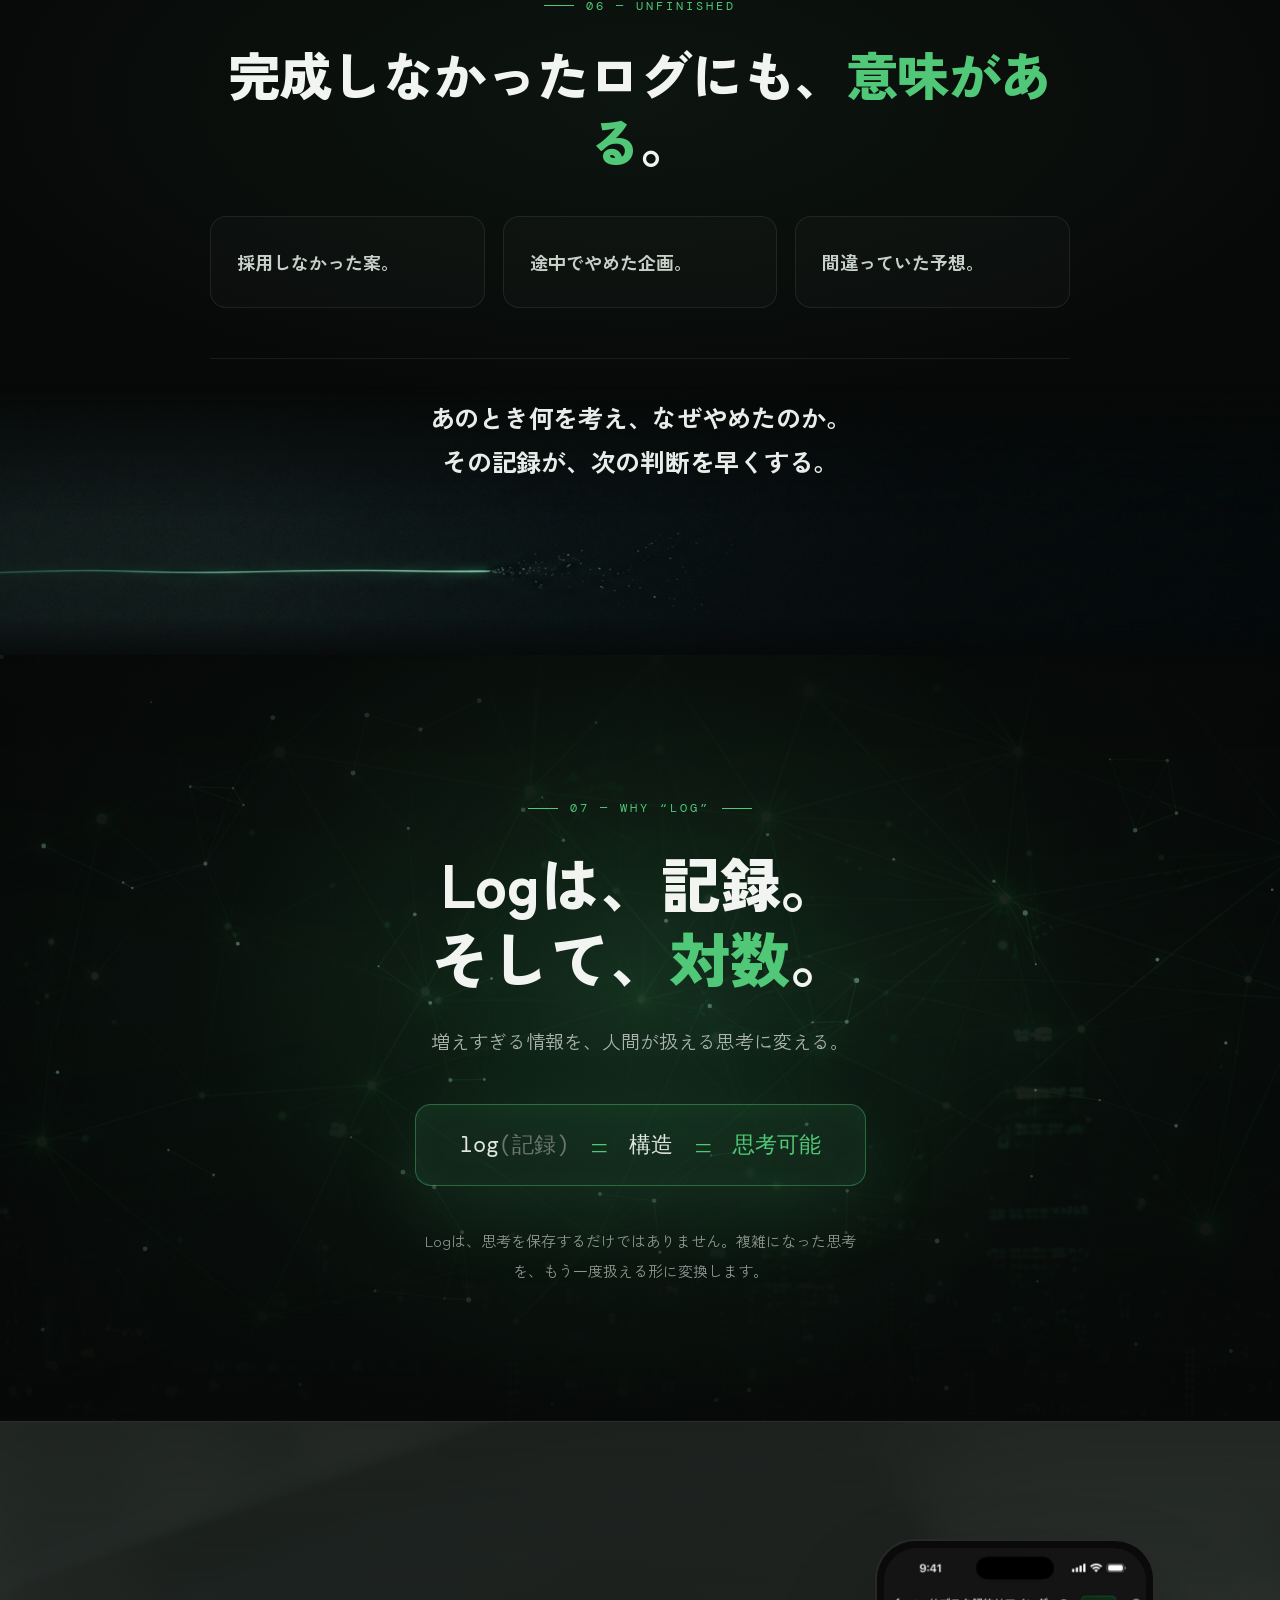
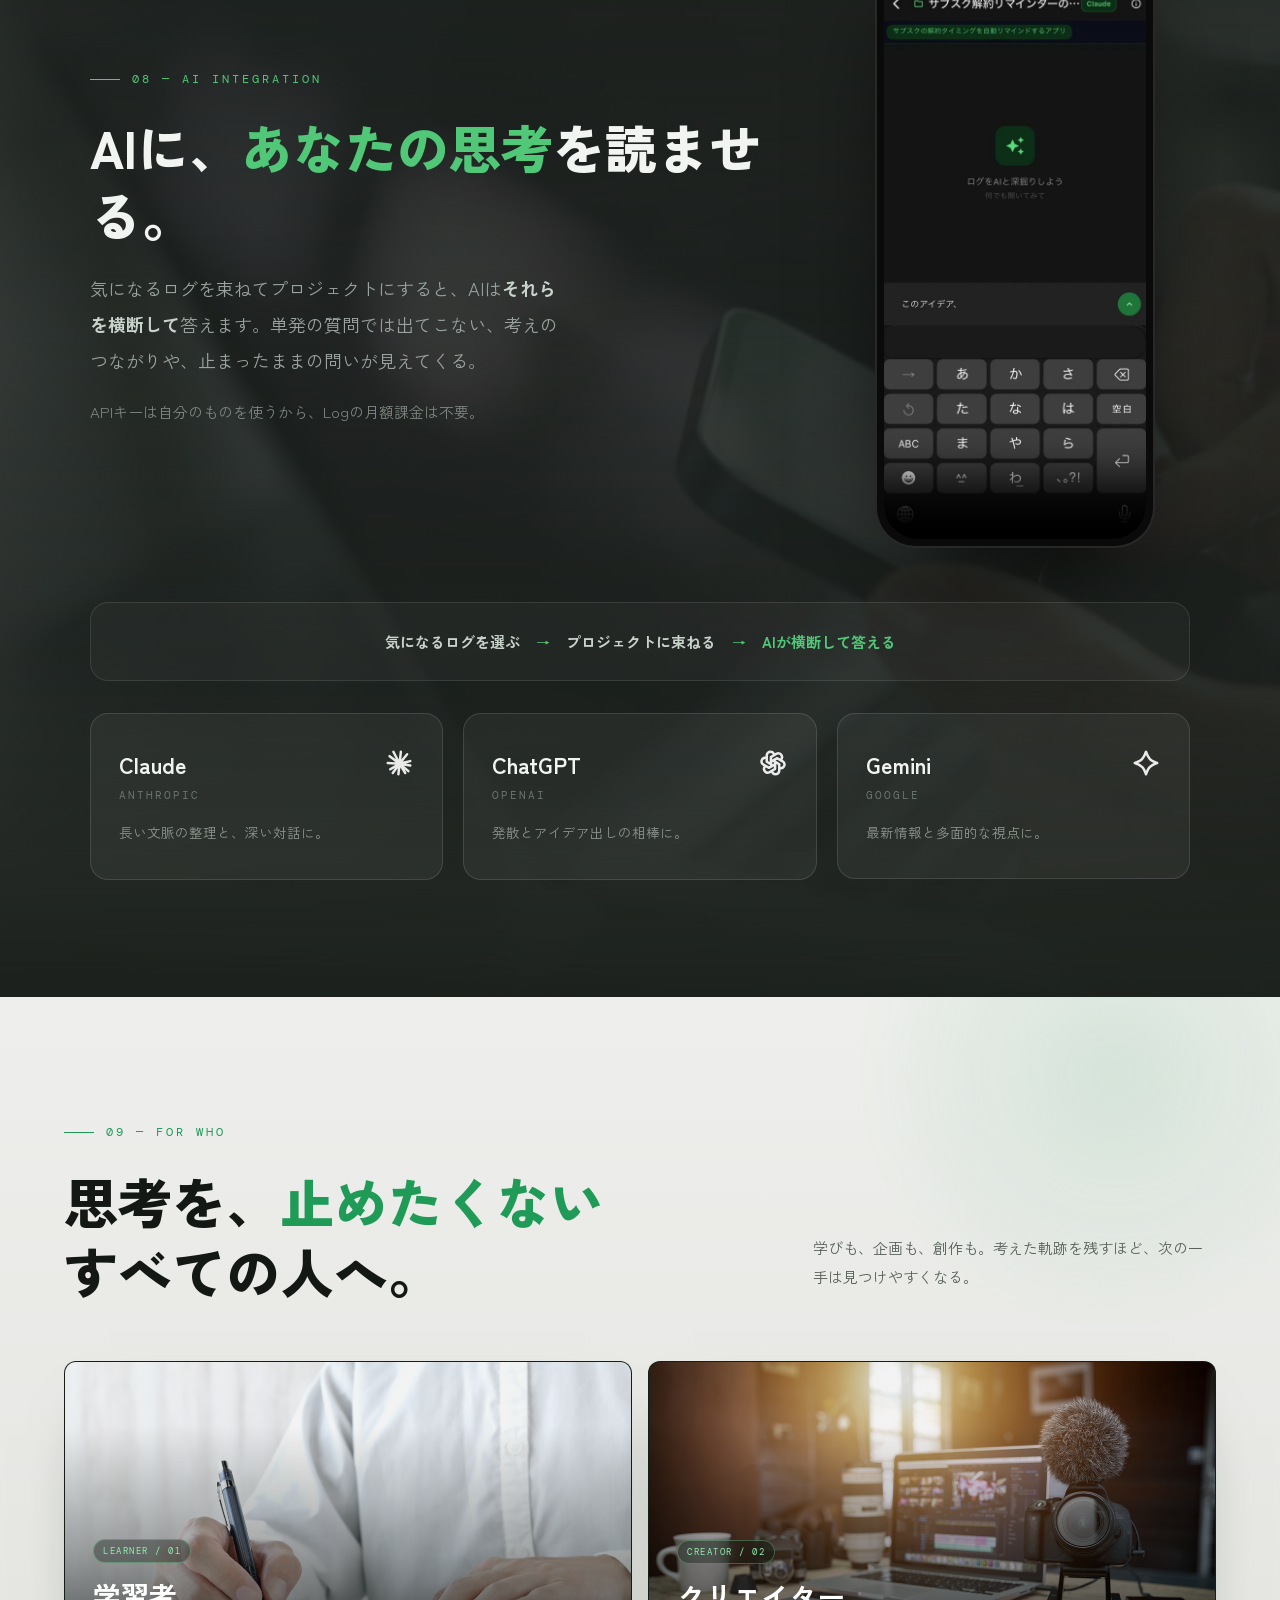
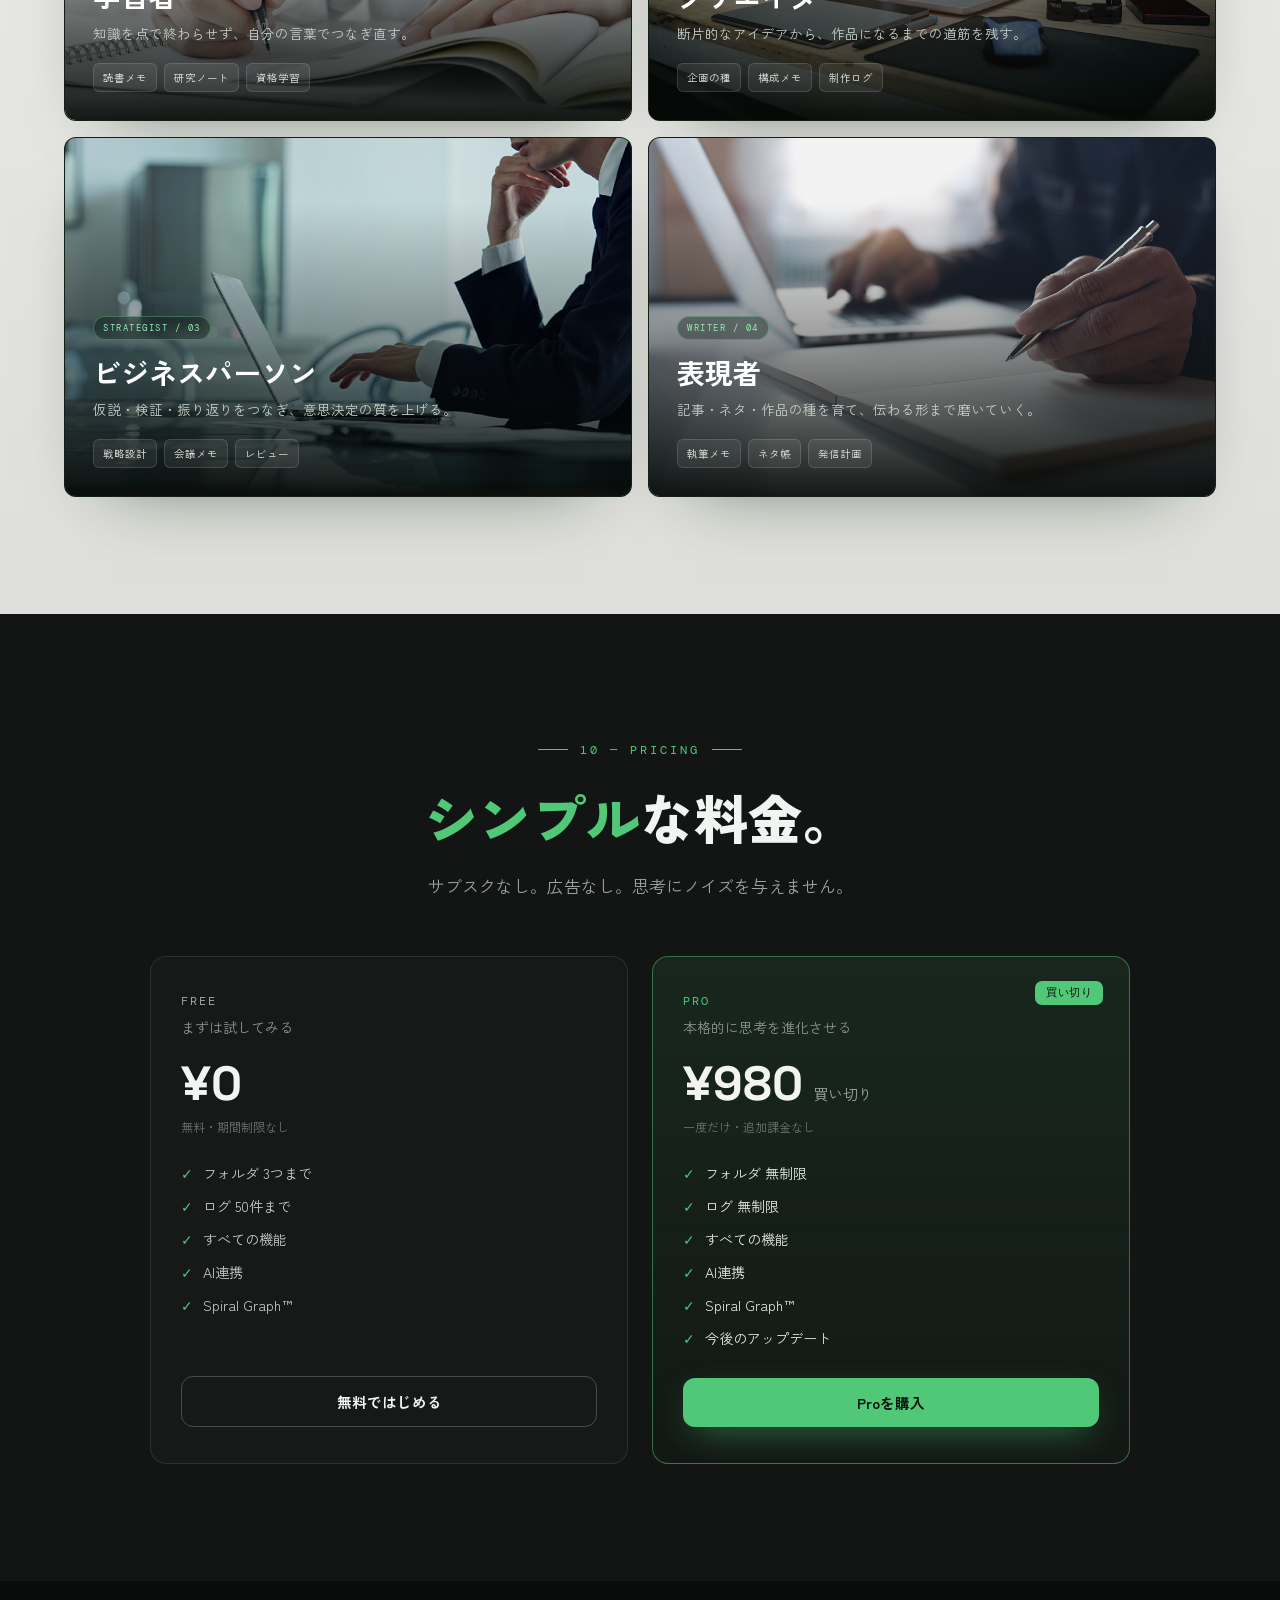
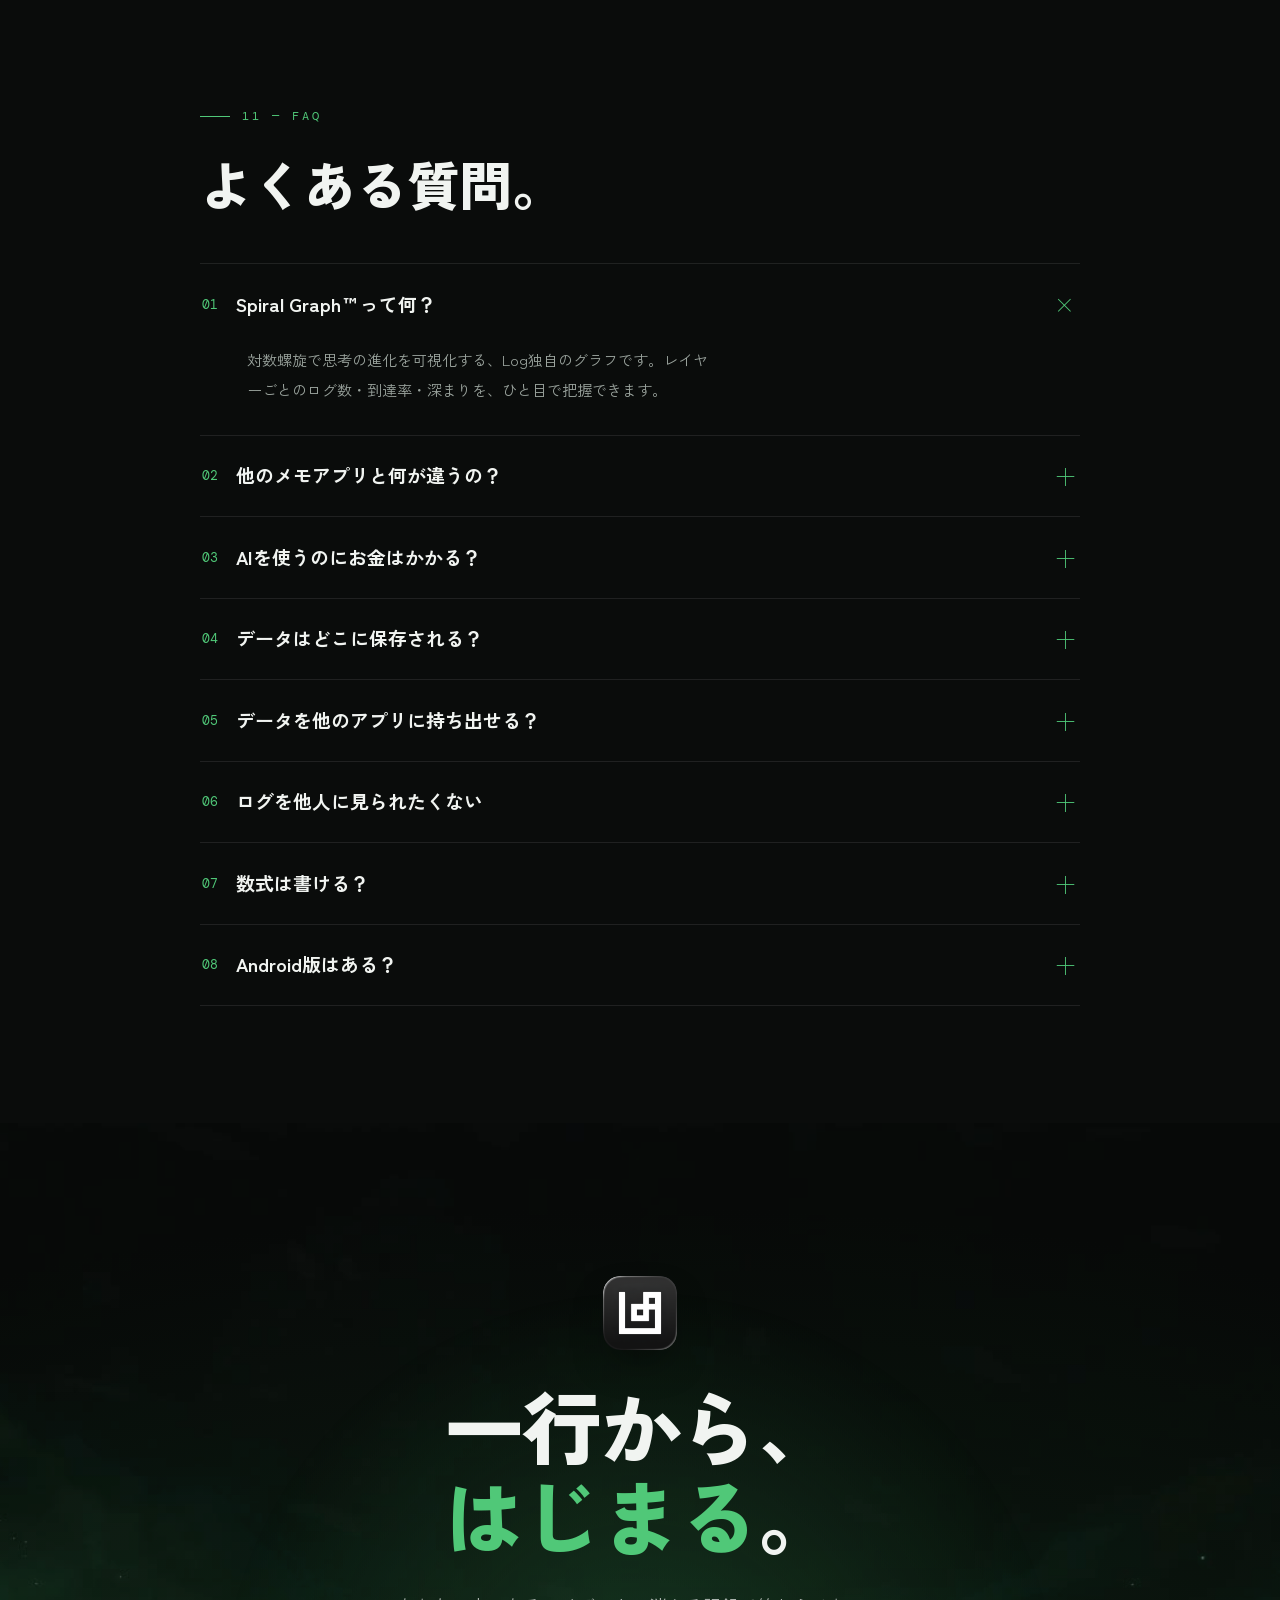
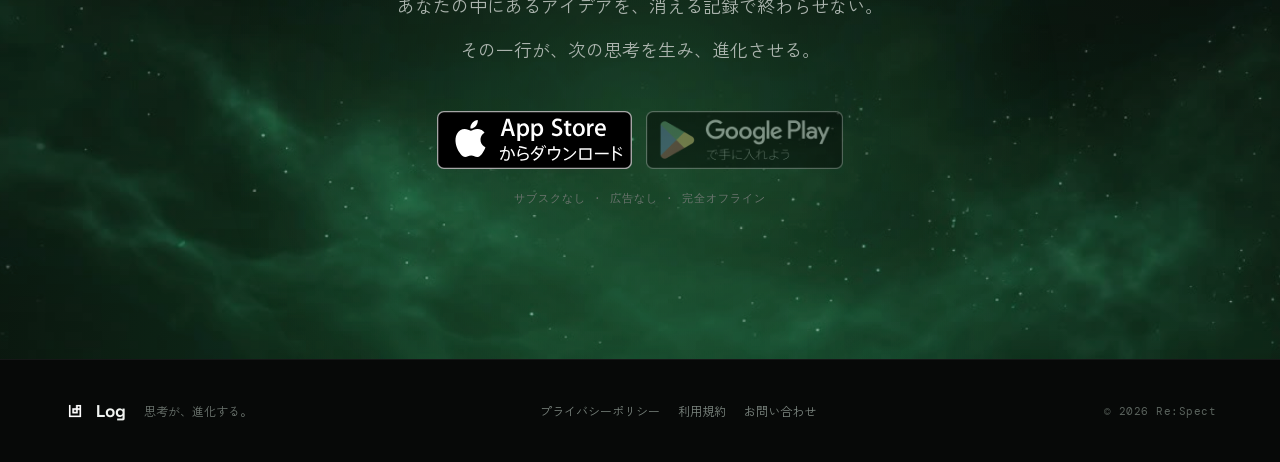
==== commit 1f7c1e61: "HERO軌道を実測値でコンパクト化（元画像の約3倍だったのを是正） archive/hero-bg.png の緑ピクセルを抽出し、軌道群のunion bboxを実測して そこに合うよう楕円のパラメータ" ====
--- a/index.html
+++ b/index.html
@@ -261,7 +261,7 @@
   <!-- 00 HERO -->
   <section id="hero" data-screen-label="00 HERO" style="position:relative;min-height:100vh;display:flex;flex-direction:column;justify-content:center;align-items:center;text-align:center;padding:130px clamp(20px,5vw,64px) 90px;overflow:hidden;background:#050605">
     <div class="lp-hero-layer lp-hero-light" data-parallax="0.055" data-parallax-scale="1.06" aria-hidden="true"></div>
-    <div class="lp-hero-layer" data-parallax="0.042" data-parallax-scale="1.07" aria-hidden="true"><svg class="lp-hero-orbits" viewBox="0 0 4200 2518" preserveAspectRatio="xMidYMid slice" aria-hidden="true"><defs><radialGradient id="lpNodeGlow"><stop offset="0%" stop-color="#a0f5be" stop-opacity=".75"/><stop offset="45%" stop-color="#50c878" stop-opacity=".28"/><stop offset="100%" stop-color="#50c878" stop-opacity="0"/></radialGradient><path id="lpL1" d="M1548 1522 L1533 1563 L1511 1601 L1484 1638 L1450 1672 L1411 1704 L1366 1732 L1316 1758 L1260 1781 L1199 1801 L1134 1818 L1065 1832 L991 1842 L914 1849 L834 1852 L751 1852 L665 1849 L578 1842 L488 1832 L398 1818 L307 1802 L216 1782 L124 1759 L34 1733 L-56 1704 L-144 1672 L-230 1638 L-314 1602 L-395 1563 L-472 1523 L-547 1480 L-617 1436 L-684 1391 L-745 1344 L-802 1296 L-854 1248 L-900 1199 L-941 1150 L-976 1101 L-1005 1052 L-1028 1004 L-1045 957 L-1055 910 L-1059 864 L-1056 820 L-1048 778 L-1033 737 L-1011 699 L-984 662 L-950 628 L-911 596 L-866 568 L-816 542 L-760 519 L-699 499 L-634 482 L-565 468 L-491 458 L-414 451 L-334 448 L-251 448 L-165 451 L-78 458 L12 468 L102 482 L193 498 L284 518 L376 541 L466 567 L556 596 L644 628 L730 662 L814 698 L895 737 L972 777 L1047 820 L1117 864 L1184 909 L1245 956 L1302 1004 L1354 1052 L1400 1101 L1441 1150 L1476 1199 L1505 1248 L1528 1296 L1545 1343 L1555 1390 L1559 1436 L1556 1480 L1548 1522 Z"/><path id="lpL2" d="M1672 1544 L1652 1592 L1625 1636 L1592 1678 L1551 1717 L1503 1752 L1448 1784 L1388 1812 L1321 1837 L1248 1858 L1171 1875 L1088 1888 L1001 1897 L909 1901 L814 1902 L715 1898 L614 1891 L511 1879 L406 1863 L299 1843 L192 1820 L85 1792 L-22 1761 L-129 1727 L-233 1689 L-336 1648 L-437 1604 L-535 1558 L-629 1509 L-720 1457 L-806 1404 L-888 1349 L-965 1293 L-1036 1235 L-1101 1177 L-1161 1118 L-1214 1058 L-1260 999 L-1299 939 L-1332 881 L-1357 823 L-1375 766 L-1385 711 L-1388 657 L-1384 605 L-1372 556 L-1352 508 L-1325 464 L-1292 422 L-1251 383 L-1203 348 L-1148 316 L-1088 288 L-1021 263 L-948 242 L-871 225 L-788 212 L-701 203 L-609 199 L-514 198 L-415 202 L-314 209 L-211 221 L-106 237 L1 257 L108 280 L215 308 L322 339 L429 373 L533 411 L636 452 L737 496 L835 542 L929 591 L1020 643 L1106 696 L1188 751 L1265 807 L1336 865 L1401 923 L1461 982 L1514 1042 L1560 1101 L1599 1161 L1632 1219 L1657 1277 L1675 1334 L1685 1389 L1688 1443 L1684 1495 L1672 1544 Z"/><path id="lpL3" d="M1372 1497 L1361 1531 L1346 1563 L1325 1593 L1299 1622 L1269 1649 L1233 1674 L1194 1697 L1149 1718 L1101 1737 L1049 1753 L993 1766 L934 1778 L871 1786 L806 1792 L738 1796 L669 1796 L597 1794 L524 1790 L450 1783 L375 1773 L300 1760 L225 1746 L150 1728 L76 1709 L3 1687 L-68 1663 L-138 1637 L-206 1609 L-271 1579 L-333 1548 L-393 1516 L-449 1482 L-501 1446 L-549 1410 L-593 1374 L-633 1336 L-669 1298 L-699 1260 L-725 1222 L-746 1184 L-761 1146 L-772 1109 L-777 1073 L-777 1037 L-772 1003 L-761 969 L-746 937 L-725 907 L-699 878 L-669 851 L-633 826 L-594 803 L-549 782 L-501 763 L-449 747 L-393 734 L-334 722 L-271 714 L-206 708 L-138 704 L-69 704 L3 706 L76 710 L150 717 L225 727 L300 740 L375 754 L450 772 L524 791 L597 813 L668 837 L738 863 L806 891 L871 921 L933 952 L993 984 L1049 1018 L1101 1054 L1149 1090 L1193 1126 L1233 1164 L1269 1202 L1299 1240 L1325 1278 L1346 1316 L1361 1354 L1372 1391 L1377 1427 L1377 1463 L1372 1497 Z"/><path id="lpR1" d="M5254 801 L5262 843 L5264 887 L5259 933 L5248 979 L5230 1026 L5207 1074 L5177 1123 L5141 1171 L5099 1219 L5052 1267 L4999 1315 L4942 1361 L4879 1407 L4812 1451 L4741 1494 L4666 1535 L4587 1574 L4506 1612 L4421 1647 L4334 1679 L4246 1709 L4156 1736 L4065 1761 L3973 1782 L3882 1800 L3790 1816 L3700 1828 L3610 1836 L3523 1841 L3437 1843 L3354 1842 L3274 1837 L3197 1829 L3123 1817 L3054 1803 L2989 1785 L2929 1764 L2874 1740 L2824 1713 L2780 1683 L2741 1651 L2708 1616 L2681 1579 L2660 1540 L2646 1499 L2638 1457 L2636 1413 L2641 1367 L2652 1321 L2670 1274 L2693 1226 L2723 1177 L2759 1129 L2801 1081 L2848 1033 L2901 985 L2958 939 L3021 893 L3088 849 L3159 806 L3234 765 L3313 726 L3394 688 L3479 653 L3566 621 L3654 591 L3744 564 L3835 539 L3927 518 L4018 500 L4110 484 L4200 472 L4290 464 L4377 459 L4463 457 L4546 458 L4626 463 L4703 471 L4777 483 L4846 497 L4911 515 L4971 536 L5026 560 L5076 587 L5120 617 L5159 649 L5192 684 L5219 721 L5240 760 L5254 801 Z"/><path id="lpR2" d="M5449 1638 L5433 1683 L5410 1726 L5381 1766 L5344 1804 L5301 1839 L5252 1872 L5197 1901 L5135 1927 L5069 1950 L4997 1970 L4920 1986 L4839 1998 L4753 2007 L4664 2012 L4572 2013 L4477 2011 L4380 2004 L4280 1995 L4180 1981 L4078 1964 L3976 1944 L3875 1920 L3774 1893 L3674 1863 L3575 1829 L3479 1793 L3385 1755 L3294 1714 L3207 1670 L3123 1625 L3044 1577 L2969 1529 L2900 1478 L2835 1427 L2777 1375 L2724 1322 L2678 1269 L2638 1216 L2605 1162 L2578 1110 L2559 1058 L2546 1007 L2541 957 L2542 909 L2551 862 L2567 817 L2590 774 L2619 734 L2656 696 L2699 661 L2748 628 L2803 599 L2865 573 L2931 550 L3003 530 L3080 514 L3161 502 L3247 493 L3336 488 L3428 487 L3523 489 L3620 496 L3720 505 L3820 519 L3922 536 L4024 556 L4125 580 L4226 607 L4326 637 L4425 671 L4521 707 L4615 745 L4706 786 L4793 830 L4877 875 L4956 923 L5031 971 L5100 1022 L5165 1073 L5223 1125 L5276 1178 L5322 1231 L5362 1284 L5395 1338 L5422 1390 L5441 1442 L5454 1493 L5459 1543 L5458 1591 L5449 1638 Z"/><path id="lpR3" d="M5657 547 L5671 598 L5676 652 L5674 708 L5663 766 L5645 826 L5619 887 L5585 949 L5544 1011 L5496 1075 L5440 1138 L5378 1201 L5309 1264 L5235 1326 L5154 1386 L5068 1446 L4977 1503 L4882 1559 L4782 1612 L4679 1663 L4573 1712 L4464 1757 L4353 1799 L4241 1837 L4128 1873 L4015 1904 L3901 1931 L3789 1954 L3677 1974 L3568 1988 L3461 1999 L3356 2005 L3255 2007 L3158 2004 L3066 1997 L2978 1986 L2895 1970 L2818 1950 L2747 1926 L2682 1898 L2624 1866 L2573 1830 L2529 1791 L2493 1748 L2464 1702 L2443 1653 L2429 1602 L2424 1548 L2426 1492 L2437 1434 L2455 1374 L2481 1313 L2515 1251 L2556 1189 L2604 1125 L2660 1062 L2722 999 L2791 936 L2865 874 L2946 814 L3032 754 L3123 697 L3218 641 L3318 588 L3421 537 L3527 488 L3636 443 L3747 401 L3859 363 L3972 327 L4085 296 L4199 269 L4311 246 L4423 226 L4532 212 L4639 201 L4744 195 L4845 193 L4942 196 L5034 203 L5122 214 L5205 230 L5282 250 L5353 274 L5418 302 L5476 334 L5527 370 L5571 409 L5607 452 L5636 498 L5657 547 Z"/></defs><g fill="none" stroke-linecap="round"><use href="#lpL1" stroke="rgba(80,200,120,.14)" stroke-width="13"/><use href="#lpL1" stroke="rgba(130,228,164,.62)" stroke-width="3"/><use href="#lpR1" stroke="rgba(80,200,120,.14)" stroke-width="13"/><use href="#lpR1" stroke="rgba(130,228,164,.62)" stroke-width="3"/><use href="#lpL2" stroke="rgba(120,215,155,.38)" stroke-width="2.8" stroke-dasharray="4 26"/><use href="#lpL3" stroke="rgba(120,215,155,.38)" stroke-width="2.8" stroke-dasharray="4 26"/><use href="#lpR2" stroke="rgba(120,215,155,.38)" stroke-width="2.8" stroke-dasharray="4 26"/><use href="#lpR3" stroke="rgba(120,215,155,.38)" stroke-width="2.8" stroke-dasharray="4 26"/></g><g opacity="1"><circle r="28" fill="url(#lpNodeGlow)"><animate attributeName="r" values="22;34;22" dur="4.2s" begin="-1.0s" repeatCount="indefinite"/></circle><circle r="11" fill="#a9f2c4"><animate attributeName="opacity" values=".4;1;.4" dur="4.2s" begin="-1.0s" repeatCount="indefinite"/></circle><animateMotion dur="70s" begin="-8s" repeatCount="indefinite"><mpath href="#lpL1"/></animateMotion></g><g opacity="1"><circle r="28" fill="url(#lpNodeGlow)"><animate attributeName="r" values="22;34;22" dur="3.6s" begin="-2.2s" repeatCount="indefinite"/></circle><circle r="11" fill="#a9f2c4"><animate attributeName="opacity" values=".4;1;.4" dur="3.6s" begin="-2.2s" repeatCount="indefinite"/></circle><animateMotion dur="70s" begin="-43s" repeatCount="indefinite"><mpath href="#lpL1"/></animateMotion></g><g opacity="1"><circle r="28" fill="url(#lpNodeGlow)"><animate attributeName="r" values="22;34;22" dur="4.6s" begin="-1.6s" repeatCount="indefinite"/></circle><circle r="11" fill="#a9f2c4"><animate attributeName="opacity" values=".4;1;.4" dur="4.6s" begin="-1.6s" repeatCount="indefinite"/></circle><animateMotion dur="80s" begin="-18s" repeatCount="indefinite"><mpath href="#lpR1"/></animateMotion></g><g opacity="1"><circle r="28" fill="url(#lpNodeGlow)"><animate attributeName="r" values="22;34;22" dur="4.0s" begin="-3.0s" repeatCount="indefinite"/></circle><circle r="11" fill="#a9f2c4"><animate attributeName="opacity" values=".4;1;.4" dur="4.0s" begin="-3.0s" repeatCount="indefinite"/></circle><animateMotion dur="80s" begin="-58s" repeatCount="indefinite"><mpath href="#lpR1"/></animateMotion></g><g opacity="1"><circle r="28" fill="url(#lpNodeGlow)"><animate attributeName="r" values="22;34;22" dur="4.4s" begin="-2.0s" repeatCount="indefinite"/></circle><circle r="11" fill="#a9f2c4"><animate attributeName="opacity" values=".4;1;.4" dur="4.4s" begin="-2.0s" repeatCount="indefinite"/></circle><animateMotion dur="70s" begin="-25s" repeatCount="indefinite"><mpath href="#lpL1"/></animateMotion></g><g opacity="1"><circle r="28" fill="url(#lpNodeGlow)"><animate attributeName="r" values="22;34;22" dur="3.9s" begin="-0.7s" repeatCount="indefinite"/></circle><circle r="11" fill="#a9f2c4"><animate attributeName="opacity" values=".4;1;.4" dur="3.9s" begin="-0.7s" repeatCount="indefinite"/></circle><animateMotion dur="80s" begin="-38s" repeatCount="indefinite"><mpath href="#lpR1"/></animateMotion></g><g opacity="0.85"><circle r="22" fill="url(#lpNodeGlow)"><animate attributeName="r" values="16;28;16" dur="5.0s" begin="-0.6s" repeatCount="indefinite"/></circle><circle r="8" fill="#a9f2c4"><animate attributeName="opacity" values=".4;1;.4" dur="5.0s" begin="-0.6s" repeatCount="indefinite"/></circle><animateMotion dur="120s" begin="-30s" repeatCount="indefinite"><mpath href="#lpL2"/></animateMotion></g><g opacity="0.85"><circle r="22" fill="url(#lpNodeGlow)"><animate attributeName="r" values="16;28;16" dur="4.4s" begin="-2.8s" repeatCount="indefinite"/></circle><circle r="8" fill="#a9f2c4"><animate attributeName="opacity" values=".4;1;.4" dur="4.4s" begin="-2.8s" repeatCount="indefinite"/></circle><animateMotion dur="95s" begin="-70s" repeatCount="indefinite"><mpath href="#lpL3"/></animateMotion></g><g opacity="0.85"><circle r="22" fill="url(#lpNodeGlow)"><animate attributeName="r" values="16;28;16" dur="4.8s" begin="-1.4s" repeatCount="indefinite"/></circle><circle r="8" fill="#a9f2c4"><animate attributeName="opacity" values=".4;1;.4" dur="4.8s" begin="-1.4s" repeatCount="indefinite"/></circle><animateMotion dur="110s" begin="-50s" repeatCount="indefinite"><mpath href="#lpR2"/></animateMotion></g><g opacity="0.85"><circle r="22" fill="url(#lpNodeGlow)"><animate attributeName="r" values="16;28;16" dur="5.4s" begin="-3.4s" repeatCount="indefinite"/></circle><circle r="8" fill="#a9f2c4"><animate attributeName="opacity" values=".4;1;.4" dur="5.4s" begin="-3.4s" repeatCount="indefinite"/></circle><animateMotion dur="130s" begin="-95s" repeatCount="indefinite"><mpath href="#lpR3"/></animateMotion></g></svg></div>
+    <div class="lp-hero-layer" data-parallax="0.042" data-parallax-scale="1.07" aria-hidden="true"><svg class="lp-hero-orbits" viewBox="0 0 4200 2518" preserveAspectRatio="xMidYMid slice" aria-hidden="true"><defs><radialGradient id="lpNodeGlow"><stop offset="0%" stop-color="#a0f5be" stop-opacity=".75"/><stop offset="45%" stop-color="#50c878" stop-opacity=".28"/><stop offset="100%" stop-color="#50c878" stop-opacity="0"/></radialGradient><path id="lpL1" d="M682 1769 L663 1774 L642 1777 L621 1776 L599 1773 L576 1767 L553 1759 L529 1747 L505 1733 L481 1716 L457 1696 L433 1674 L409 1650 L386 1623 L363 1594 L340 1563 L318 1531 L297 1496 L276 1460 L257 1423 L238 1385 L221 1346 L205 1305 L190 1265 L177 1224 L165 1183 L154 1141 L145 1100 L138 1060 L132 1020 L128 981 L126 942 L125 905 L126 870 L128 836 L132 803 L138 773 L146 744 L155 718 L165 694 L178 672 L191 653 L206 637 L222 623 L239 612 L258 603 L277 598 L298 595 L319 596 L341 599 L364 605 L387 613 L411 625 L435 639 L459 656 L483 676 L507 698 L531 722 L554 749 L577 778 L600 809 L622 841 L643 876 L664 912 L683 949 L702 987 L719 1026 L735 1067 L750 1107 L763 1148 L775 1189 L786 1231 L795 1272 L802 1312 L808 1352 L812 1391 L814 1430 L815 1467 L814 1502 L812 1536 L808 1569 L802 1599 L794 1628 L785 1654 L775 1678 L762 1700 L749 1719 L734 1735 L718 1749 L701 1760 L682 1769 Z"/><path id="lpL2" d="M794 1851 L772 1860 L748 1866 L723 1868 L696 1867 L669 1863 L640 1855 L611 1844 L581 1830 L550 1813 L519 1793 L488 1769 L457 1743 L425 1715 L394 1683 L364 1650 L334 1613 L304 1575 L275 1535 L248 1494 L221 1450 L196 1406 L171 1360 L149 1314 L128 1267 L108 1219 L91 1172 L75 1124 L61 1077 L49 1030 L39 984 L32 939 L26 896 L23 853 L21 813 L22 774 L25 737 L31 702 L38 670 L48 640 L59 613 L73 588 L88 567 L106 548 L125 533 L146 521 L168 512 L192 506 L217 504 L244 505 L271 509 L300 517 L329 528 L359 542 L390 559 L421 579 L452 603 L483 629 L515 657 L546 689 L576 722 L606 759 L636 797 L665 837 L692 878 L719 922 L744 966 L769 1012 L791 1058 L812 1105 L832 1153 L849 1200 L865 1248 L879 1295 L891 1342 L901 1388 L908 1433 L914 1476 L917 1519 L919 1559 L918 1598 L915 1635 L909 1670 L902 1702 L892 1732 L881 1759 L867 1784 L852 1805 L834 1824 L815 1839 L794 1851 Z"/><path id="lpL3" d="M591 1671 L575 1674 L558 1674 L541 1672 L523 1668 L506 1661 L488 1652 L470 1641 L452 1628 L434 1612 L416 1594 L399 1574 L381 1553 L365 1529 L349 1504 L333 1478 L318 1450 L304 1420 L291 1390 L278 1359 L266 1326 L256 1293 L246 1260 L238 1226 L231 1192 L224 1158 L219 1124 L216 1090 L213 1057 L212 1024 L212 993 L213 962 L216 932 L220 904 L225 877 L231 851 L238 827 L247 805 L256 784 L267 766 L278 750 L291 735 L304 723 L318 713 L333 706 L349 701 L365 698 L382 698 L399 700 L417 704 L434 711 L452 720 L470 731 L488 744 L506 760 L524 778 L541 798 L559 819 L575 843 L591 868 L607 894 L622 922 L636 952 L649 982 L662 1013 L674 1046 L684 1079 L694 1112 L702 1146 L709 1180 L716 1214 L721 1248 L724 1282 L727 1315 L728 1348 L728 1379 L727 1410 L724 1440 L720 1468 L715 1495 L709 1521 L702 1545 L693 1567 L684 1588 L673 1606 L662 1622 L649 1637 L636 1649 L622 1659 L607 1666 L591 1671 Z"/><path id="lpR1" d="M3816 818 L3851 835 L3885 855 L3916 880 L3946 908 L3973 939 L3998 974 L4021 1012 L4041 1053 L4058 1097 L4072 1144 L4084 1193 L4092 1244 L4098 1297 L4101 1352 L4100 1408 L4097 1465 L4091 1523 L4082 1581 L4070 1640 L4055 1699 L4037 1757 L4016 1815 L3993 1872 L3968 1928 L3940 1982 L3910 2035 L3878 2086 L3844 2134 L3808 2180 L3771 2224 L3732 2264 L3692 2302 L3651 2336 L3610 2367 L3567 2394 L3524 2417 L3482 2437 L3439 2453 L3396 2465 L3354 2472 L3312 2476 L3272 2476 L3232 2471 L3193 2463 L3156 2450 L3121 2433 L3087 2413 L3056 2388 L3026 2360 L2999 2329 L2974 2294 L2951 2256 L2931 2215 L2914 2171 L2900 2124 L2888 2075 L2880 2024 L2874 1971 L2871 1916 L2872 1860 L2875 1803 L2881 1745 L2890 1687 L2902 1628 L2917 1569 L2935 1511 L2956 1453 L2979 1396 L3004 1340 L3032 1286 L3062 1233 L3094 1182 L3128 1134 L3164 1088 L3201 1044 L3240 1004 L3280 966 L3321 932 L3362 901 L3405 874 L3448 851 L3490 831 L3533 815 L3576 803 L3618 796 L3660 792 L3700 792 L3740 797 L3779 805 L3816 818 Z"/><path id="lpR2" d="M3862 2340 L3831 2354 L3799 2365 L3765 2372 L3730 2375 L3694 2375 L3657 2371 L3619 2363 L3580 2352 L3541 2338 L3501 2320 L3462 2299 L3422 2274 L3383 2246 L3345 2216 L3307 2182 L3270 2146 L3234 2108 L3199 2067 L3166 2024 L3134 1979 L3104 1932 L3076 1884 L3049 1835 L3025 1784 L3003 1733 L2984 1682 L2967 1630 L2952 1578 L2940 1527 L2931 1476 L2925 1426 L2921 1377 L2920 1329 L2921 1282 L2926 1238 L2933 1195 L2943 1154 L2955 1116 L2971 1080 L2988 1047 L3008 1017 L3031 990 L3055 966 L3082 945 L3110 928 L3141 914 L3173 903 L3207 896 L3242 893 L3278 893 L3315 897 L3353 905 L3392 916 L3431 930 L3471 948 L3510 969 L3550 994 L3589 1022 L3627 1052 L3665 1086 L3702 1122 L3738 1160 L3773 1201 L3806 1244 L3838 1289 L3868 1336 L3896 1384 L3923 1433 L3947 1484 L3969 1535 L3988 1586 L4005 1638 L4020 1690 L4032 1741 L4041 1792 L4047 1842 L4051 1891 L4052 1939 L4051 1986 L4046 2030 L4039 2073 L4029 2114 L4017 2152 L4001 2188 L3984 2221 L3964 2251 L3941 2278 L3917 2302 L3890 2323 L3862 2340 Z"/><path id="lpR3" d="M3751 711 L3792 725 L3831 744 L3869 767 L3905 794 L3938 825 L3970 860 L3999 899 L4026 942 L4050 988 L4072 1037 L4090 1089 L4106 1144 L4119 1201 L4128 1260 L4134 1321 L4138 1383 L4138 1447 L4135 1511 L4128 1577 L4119 1642 L4106 1707 L4091 1773 L4072 1837 L4051 1900 L4027 1963 L4000 2023 L3971 2082 L3939 2138 L3906 2192 L3870 2243 L3832 2292 L3793 2337 L3752 2378 L3710 2417 L3666 2451 L3622 2481 L3577 2507 L3532 2529 L3487 2547 L3441 2560 L3396 2568 L3351 2572 L3307 2572 L3264 2566 L3221 2557 L3180 2543 L3141 2524 L3103 2501 L3067 2474 L3034 2443 L3002 2408 L2973 2369 L2946 2326 L2922 2280 L2900 2231 L2882 2179 L2866 2124 L2853 2067 L2844 2008 L2838 1947 L2834 1885 L2834 1821 L2837 1757 L2844 1691 L2853 1626 L2866 1561 L2881 1495 L2900 1431 L2921 1368 L2945 1305 L2972 1245 L3001 1186 L3033 1130 L3066 1076 L3102 1025 L3140 976 L3179 931 L3220 890 L3262 851 L3306 817 L3350 787 L3395 761 L3440 739 L3485 721 L3531 708 L3576 700 L3621 696 L3665 696 L3708 702 L3751 711 Z"/></defs><g fill="none" stroke-linecap="round"><use href="#lpL1" stroke="rgba(80,200,120,.14)" stroke-width="13"/><use href="#lpL1" stroke="rgba(130,228,164,.62)" stroke-width="3"/><use href="#lpL2" stroke="rgba(120,215,155,.4)" stroke-width="2.8" stroke-dasharray="4 24"/><use href="#lpL3" stroke="rgba(120,215,155,.4)" stroke-width="2.8" stroke-dasharray="4 24"/><use href="#lpR1" stroke="rgba(80,200,120,.14)" stroke-width="13"/><use href="#lpR1" stroke="rgba(130,228,164,.62)" stroke-width="3"/><use href="#lpR2" stroke="rgba(120,215,155,.4)" stroke-width="2.8" stroke-dasharray="4 24"/><use href="#lpR3" stroke="rgba(120,215,155,.4)" stroke-width="2.8" stroke-dasharray="4 24"/></g><g opacity="1"><circle r="28" fill="url(#lpNodeGlow)"><animate attributeName="r" values="22;34;22" dur="4.2s" begin="-1.0s" repeatCount="indefinite"/></circle><circle r="11" fill="#a9f2c4"><animate attributeName="opacity" values=".4;1;.4" dur="4.2s" begin="-1.0s" repeatCount="indefinite"/></circle><animateMotion dur="64s" begin="-6s" repeatCount="indefinite"><mpath href="#lpL1"/></animateMotion></g><g opacity="1"><circle r="28" fill="url(#lpNodeGlow)"><animate attributeName="r" values="22;34;22" dur="3.6s" begin="-2.2s" repeatCount="indefinite"/></circle><circle r="11" fill="#a9f2c4"><animate attributeName="opacity" values=".4;1;.4" dur="3.6s" begin="-2.2s" repeatCount="indefinite"/></circle><animateMotion dur="64s" begin="-28s" repeatCount="indefinite"><mpath href="#lpL1"/></animateMotion></g><g opacity="1"><circle r="28" fill="url(#lpNodeGlow)"><animate attributeName="r" values="22;34;22" dur="4.8s" begin="-0.5s" repeatCount="indefinite"/></circle><circle r="11" fill="#a9f2c4"><animate attributeName="opacity" values=".4;1;.4" dur="4.8s" begin="-0.5s" repeatCount="indefinite"/></circle><animateMotion dur="64s" begin="-48s" repeatCount="indefinite"><mpath href="#lpL1"/></animateMotion></g><g opacity="1"><circle r="28" fill="url(#lpNodeGlow)"><animate attributeName="r" values="22;34;22" dur="4.6s" begin="-1.6s" repeatCount="indefinite"/></circle><circle r="11" fill="#a9f2c4"><animate attributeName="opacity" values=".4;1;.4" dur="4.6s" begin="-1.6s" repeatCount="indefinite"/></circle><animateMotion dur="74s" begin="-12s" repeatCount="indefinite"><mpath href="#lpR1"/></animateMotion></g><g opacity="1"><circle r="28" fill="url(#lpNodeGlow)"><animate attributeName="r" values="22;34;22" dur="4.0s" begin="-3.0s" repeatCount="indefinite"/></circle><circle r="11" fill="#a9f2c4"><animate attributeName="opacity" values=".4;1;.4" dur="4.0s" begin="-3.0s" repeatCount="indefinite"/></circle><animateMotion dur="74s" begin="-36s" repeatCount="indefinite"><mpath href="#lpR1"/></animateMotion></g><g opacity="1"><circle r="28" fill="url(#lpNodeGlow)"><animate attributeName="r" values="22;34;22" dur="3.9s" begin="-0.7s" repeatCount="indefinite"/></circle><circle r="11" fill="#a9f2c4"><animate attributeName="opacity" values=".4;1;.4" dur="3.9s" begin="-0.7s" repeatCount="indefinite"/></circle><animateMotion dur="74s" begin="-58s" repeatCount="indefinite"><mpath href="#lpR1"/></animateMotion></g><g opacity="0.85"><circle r="22" fill="url(#lpNodeGlow)"><animate attributeName="r" values="16;28;16" dur="5.0s" begin="-0.6s" repeatCount="indefinite"/></circle><circle r="8" fill="#a9f2c4"><animate attributeName="opacity" values=".4;1;.4" dur="5.0s" begin="-0.6s" repeatCount="indefinite"/></circle><animateMotion dur="96s" begin="-30s" repeatCount="indefinite"><mpath href="#lpL2"/></animateMotion></g><g opacity="0.85"><circle r="22" fill="url(#lpNodeGlow)"><animate attributeName="r" values="16;28;16" dur="4.4s" begin="-2.8s" repeatCount="indefinite"/></circle><circle r="8" fill="#a9f2c4"><animate attributeName="opacity" values=".4;1;.4" dur="4.4s" begin="-2.8s" repeatCount="indefinite"/></circle><animateMotion dur="80s" begin="-55s" repeatCount="indefinite"><mpath href="#lpL3"/></animateMotion></g><g opacity="0.85"><circle r="22" fill="url(#lpNodeGlow)"><animate attributeName="r" values="16;28;16" dur="4.8s" begin="-1.4s" repeatCount="indefinite"/></circle><circle r="8" fill="#a9f2c4"><animate attributeName="opacity" values=".4;1;.4" dur="4.8s" begin="-1.4s" repeatCount="indefinite"/></circle><animateMotion dur="88s" begin="-44s" repeatCount="indefinite"><mpath href="#lpR2"/></animateMotion></g><g opacity="0.85"><circle r="22" fill="url(#lpNodeGlow)"><animate attributeName="r" values="16;28;16" dur="5.4s" begin="-3.4s" repeatCount="indefinite"/></circle><circle r="8" fill="#a9f2c4"><animate attributeName="opacity" values=".4;1;.4" dur="5.4s" begin="-3.4s" repeatCount="indefinite"/></circle><animateMotion dur="104s" begin="-72s" repeatCount="indefinite"><mpath href="#lpR3"/></animateMotion></g></svg></div>
     <div class="lp-hero-layer" data-parallax="0.055" data-parallax-scale="1.06" aria-hidden="true"><div class="lp-hero-devices"></div></div>
     <div class="lp-hero-scrim" style="position:absolute;inset:0;background:linear-gradient(180deg, rgba(5,7,6,.5) 0%, rgba(5,7,6,.12) 38%, rgba(5,7,6,.2) 66%, rgba(5,7,6,.8) 100%)"></div>
     <div style="position:absolute;inset:0;background:radial-gradient(68% 48% at 50% 40%, rgba(5,7,6,.42), rgba(5,7,6,0) 72%)"></div>
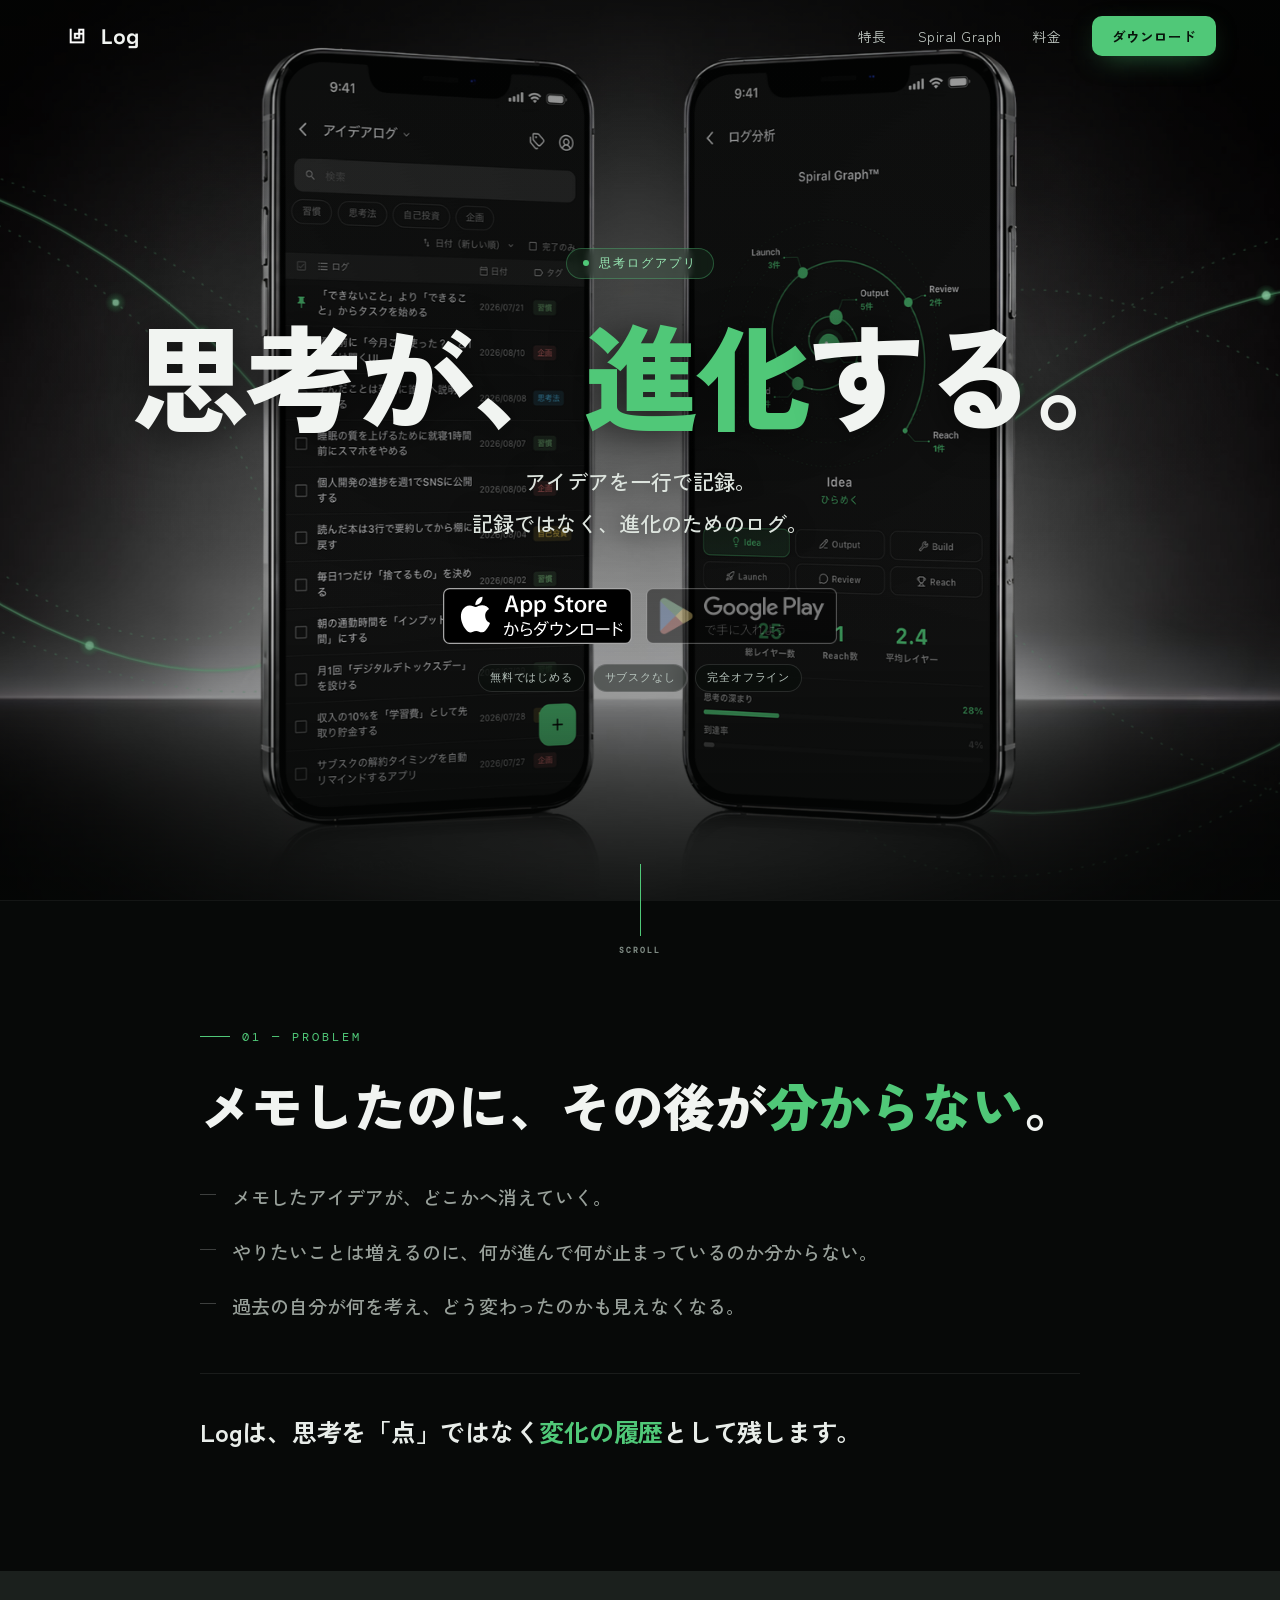
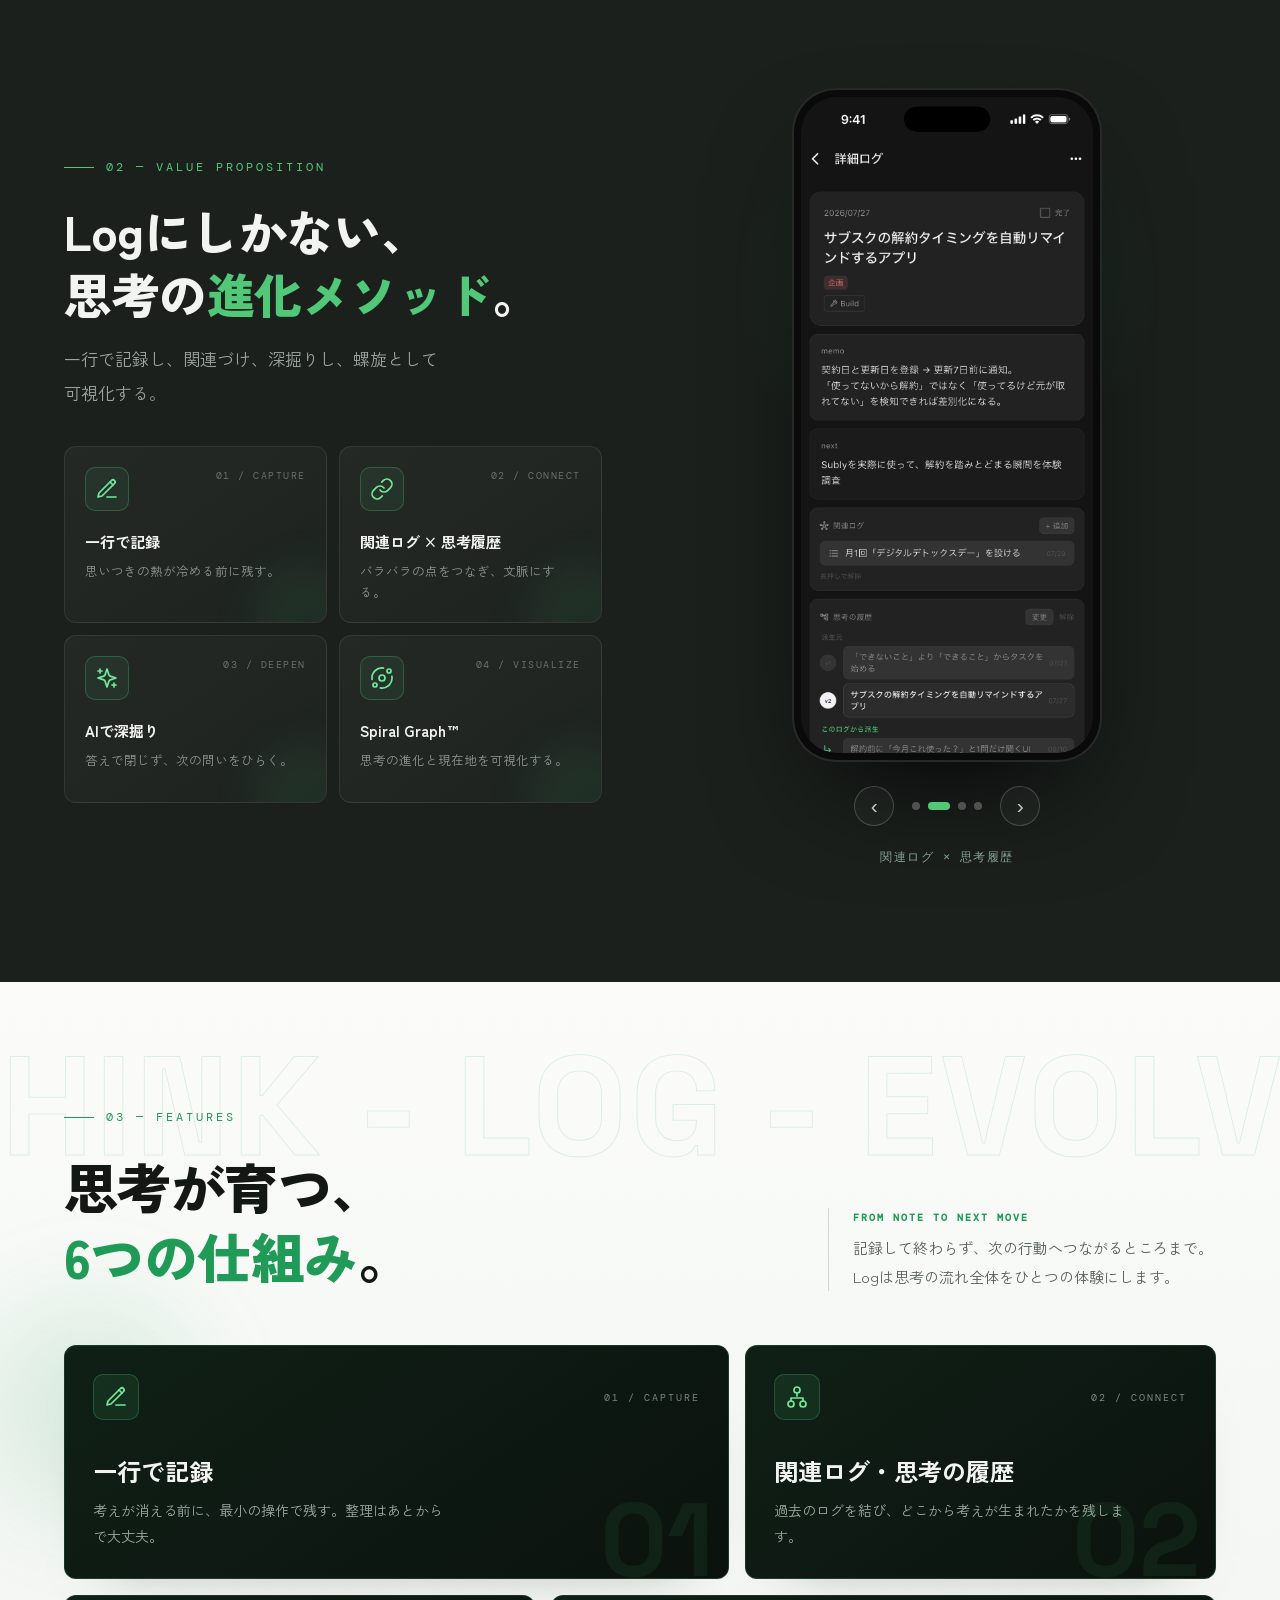
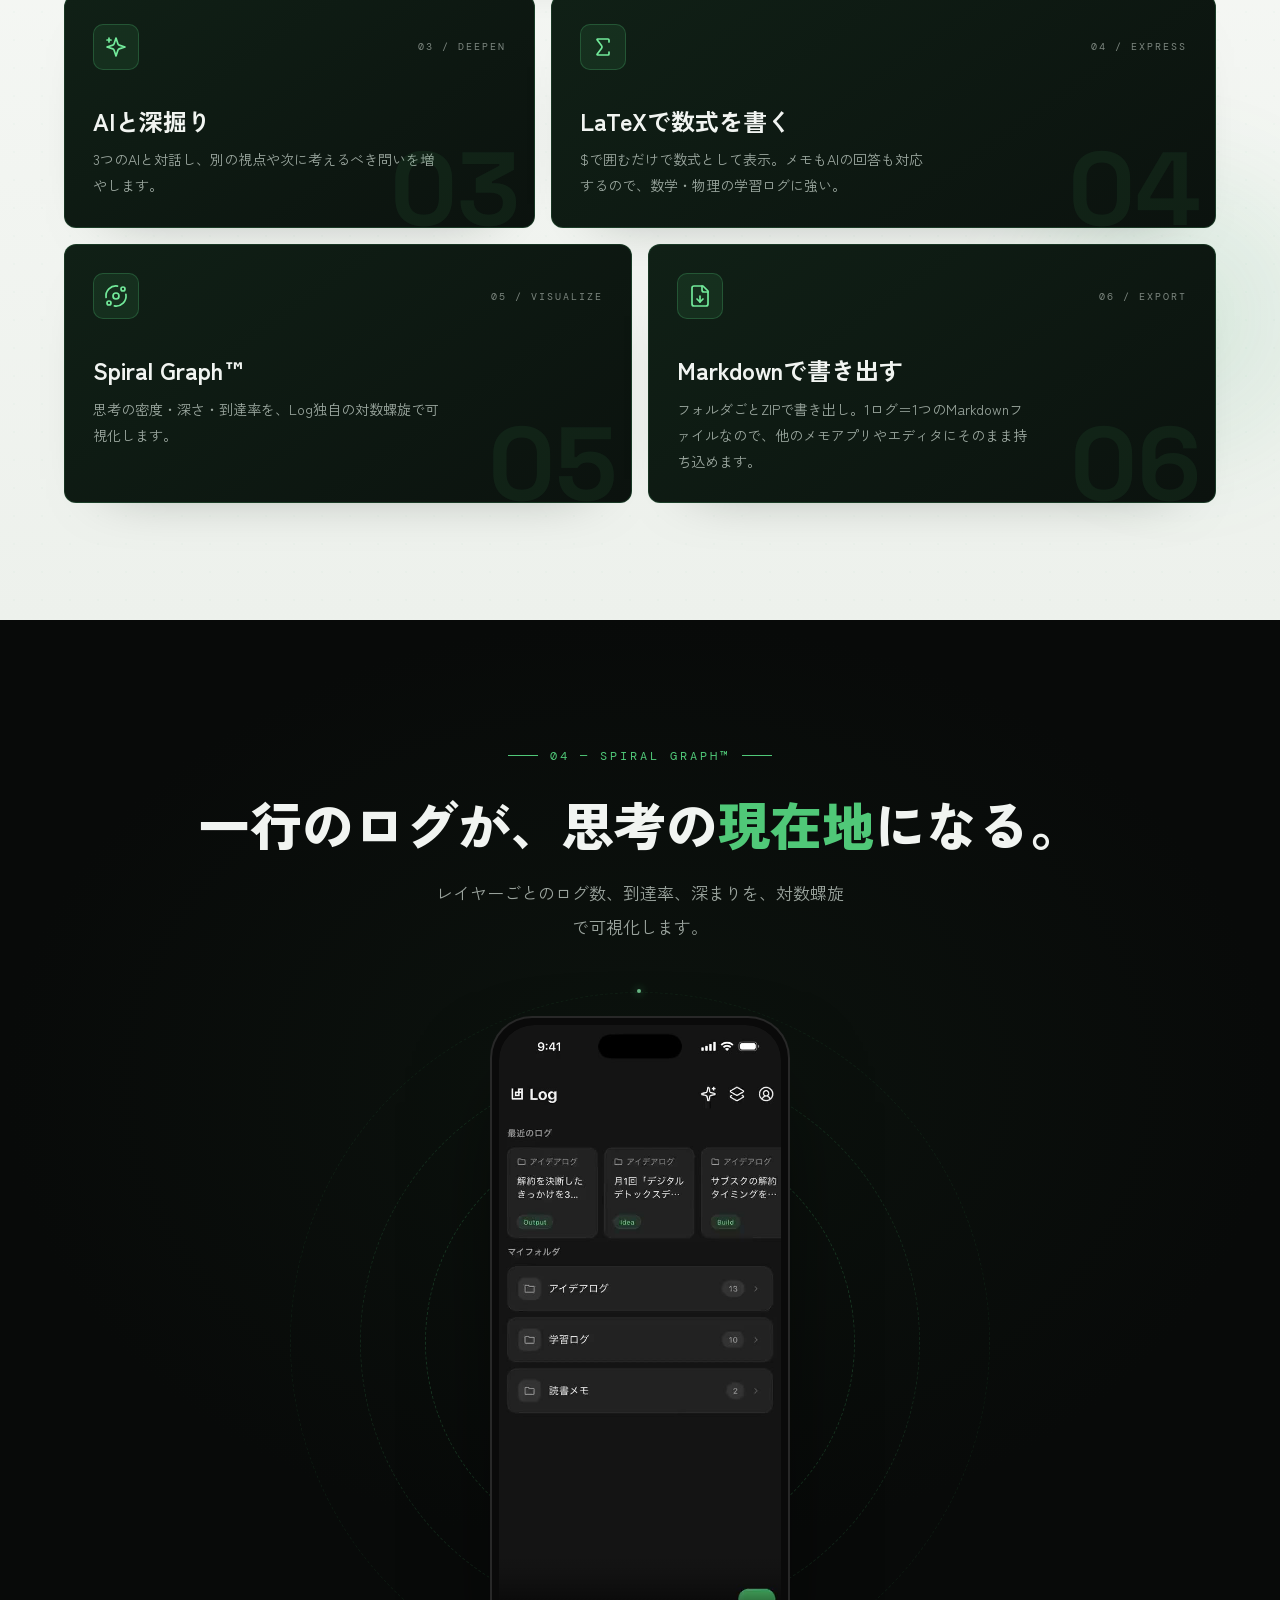
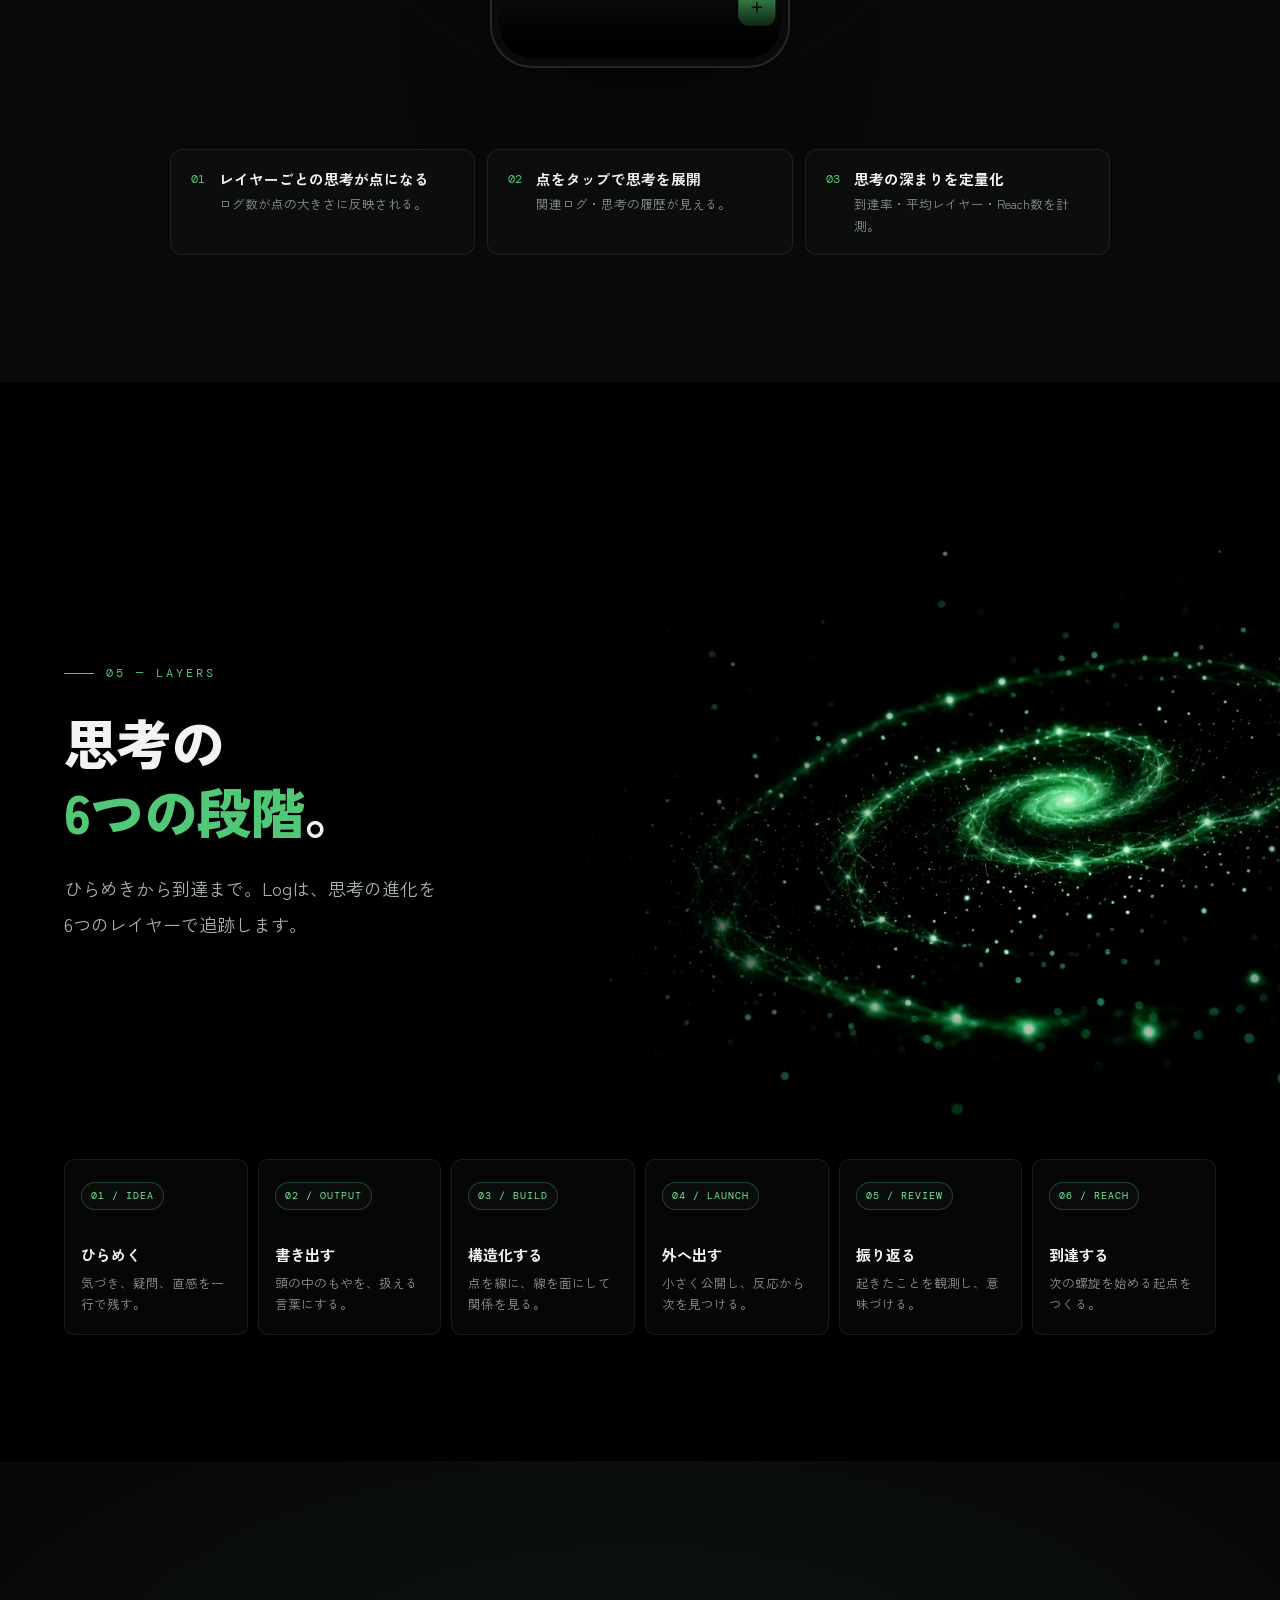
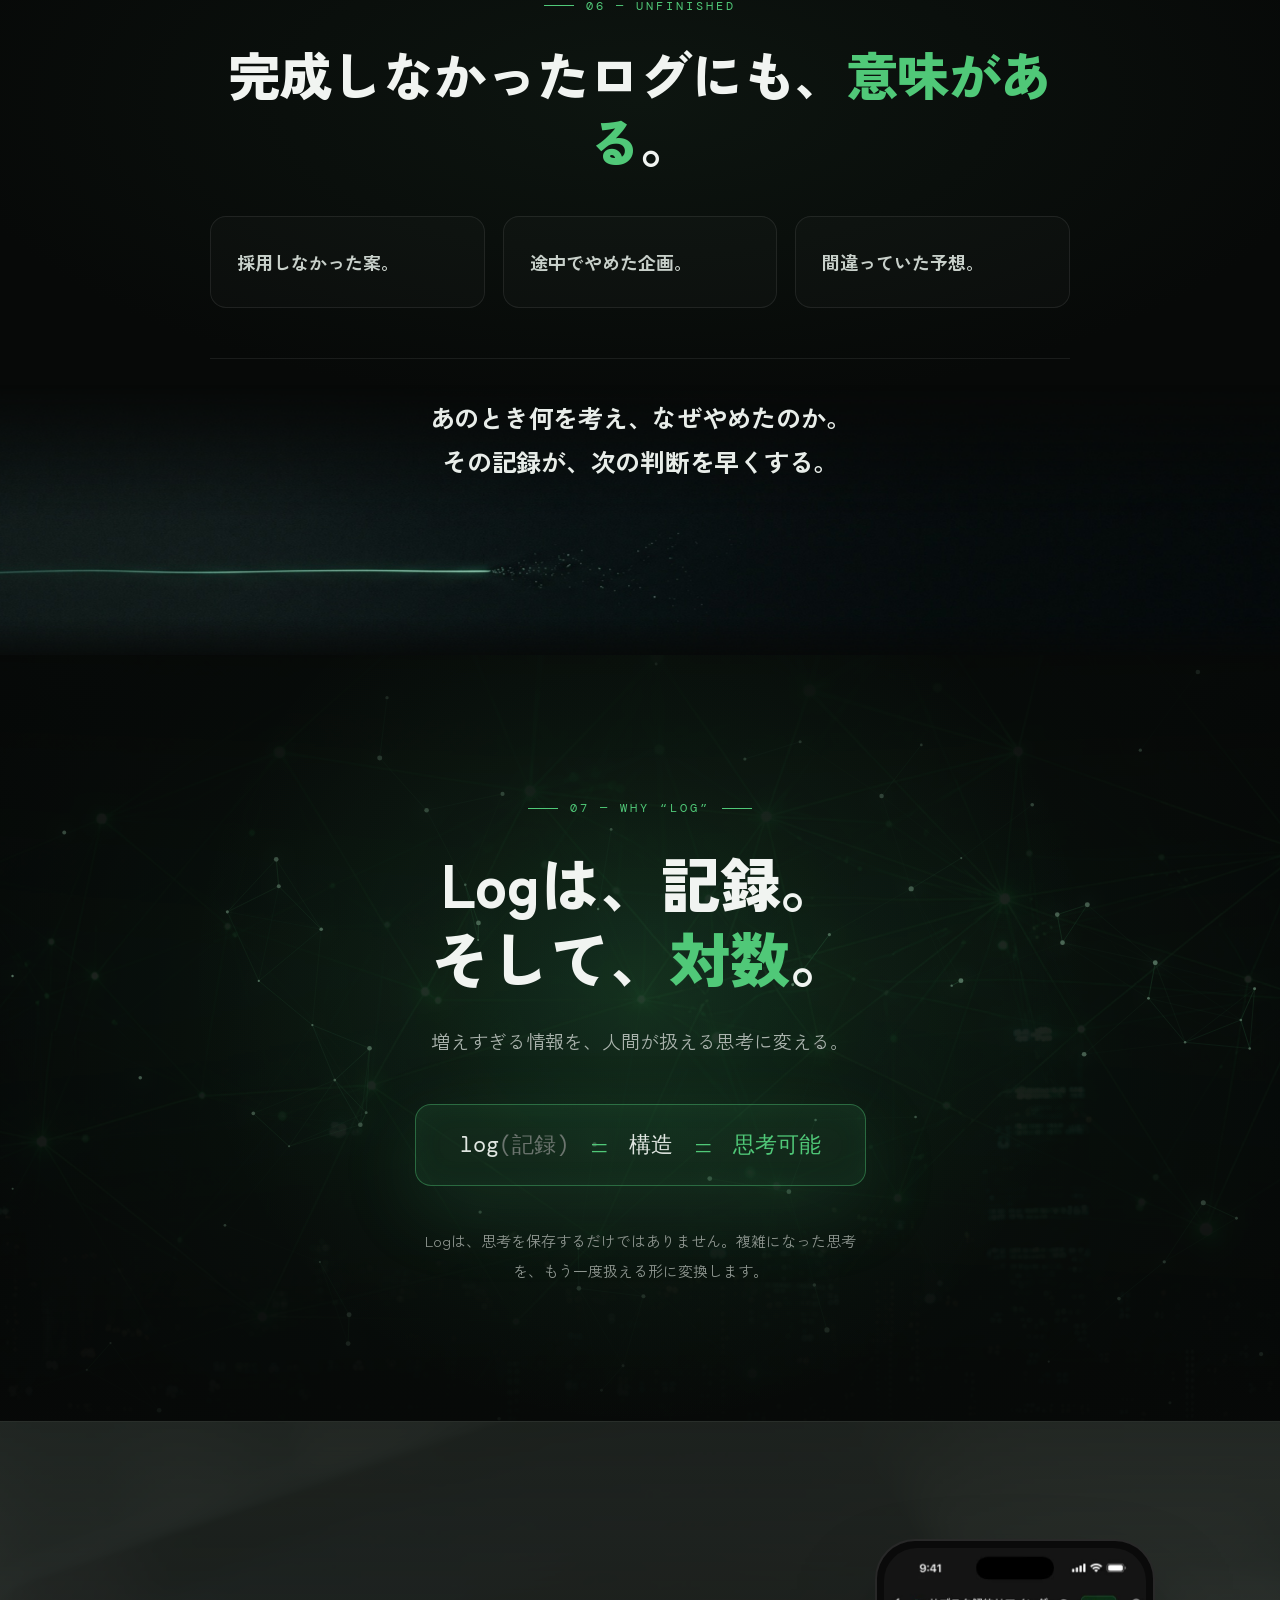
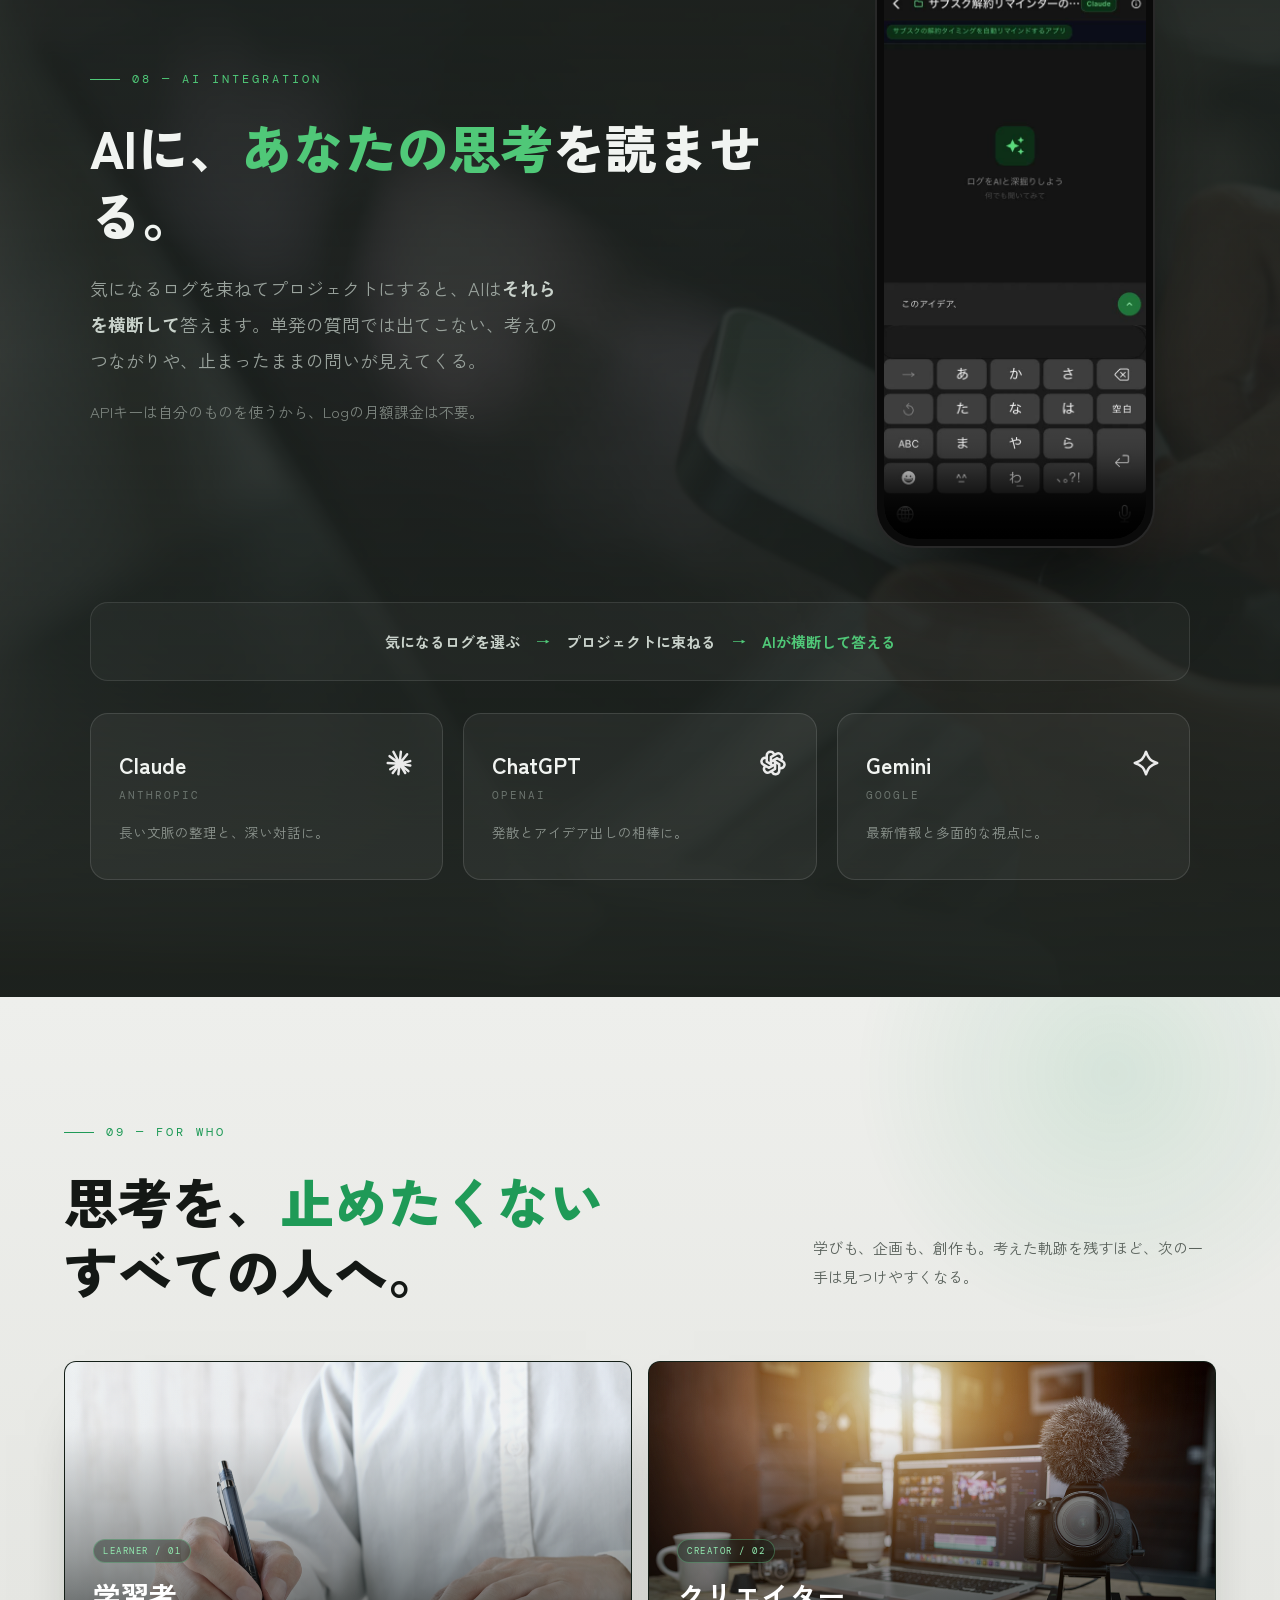
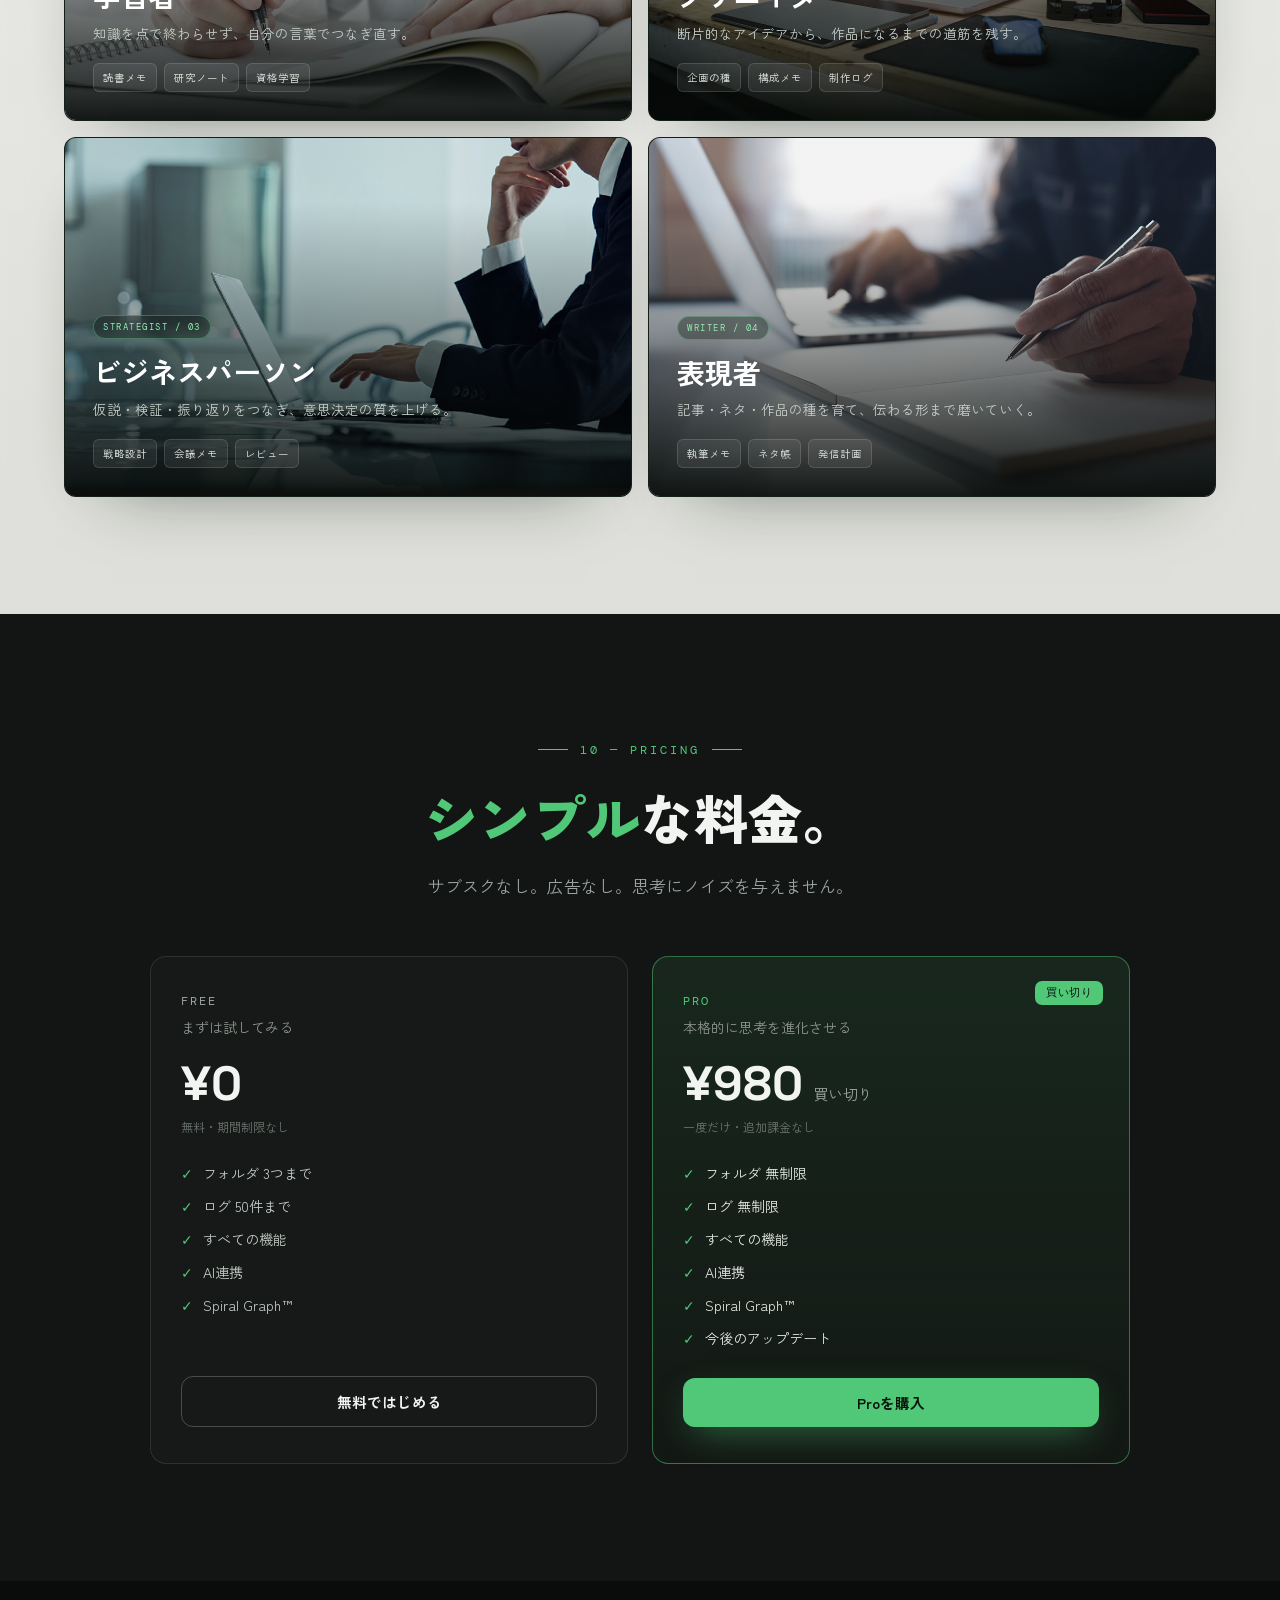
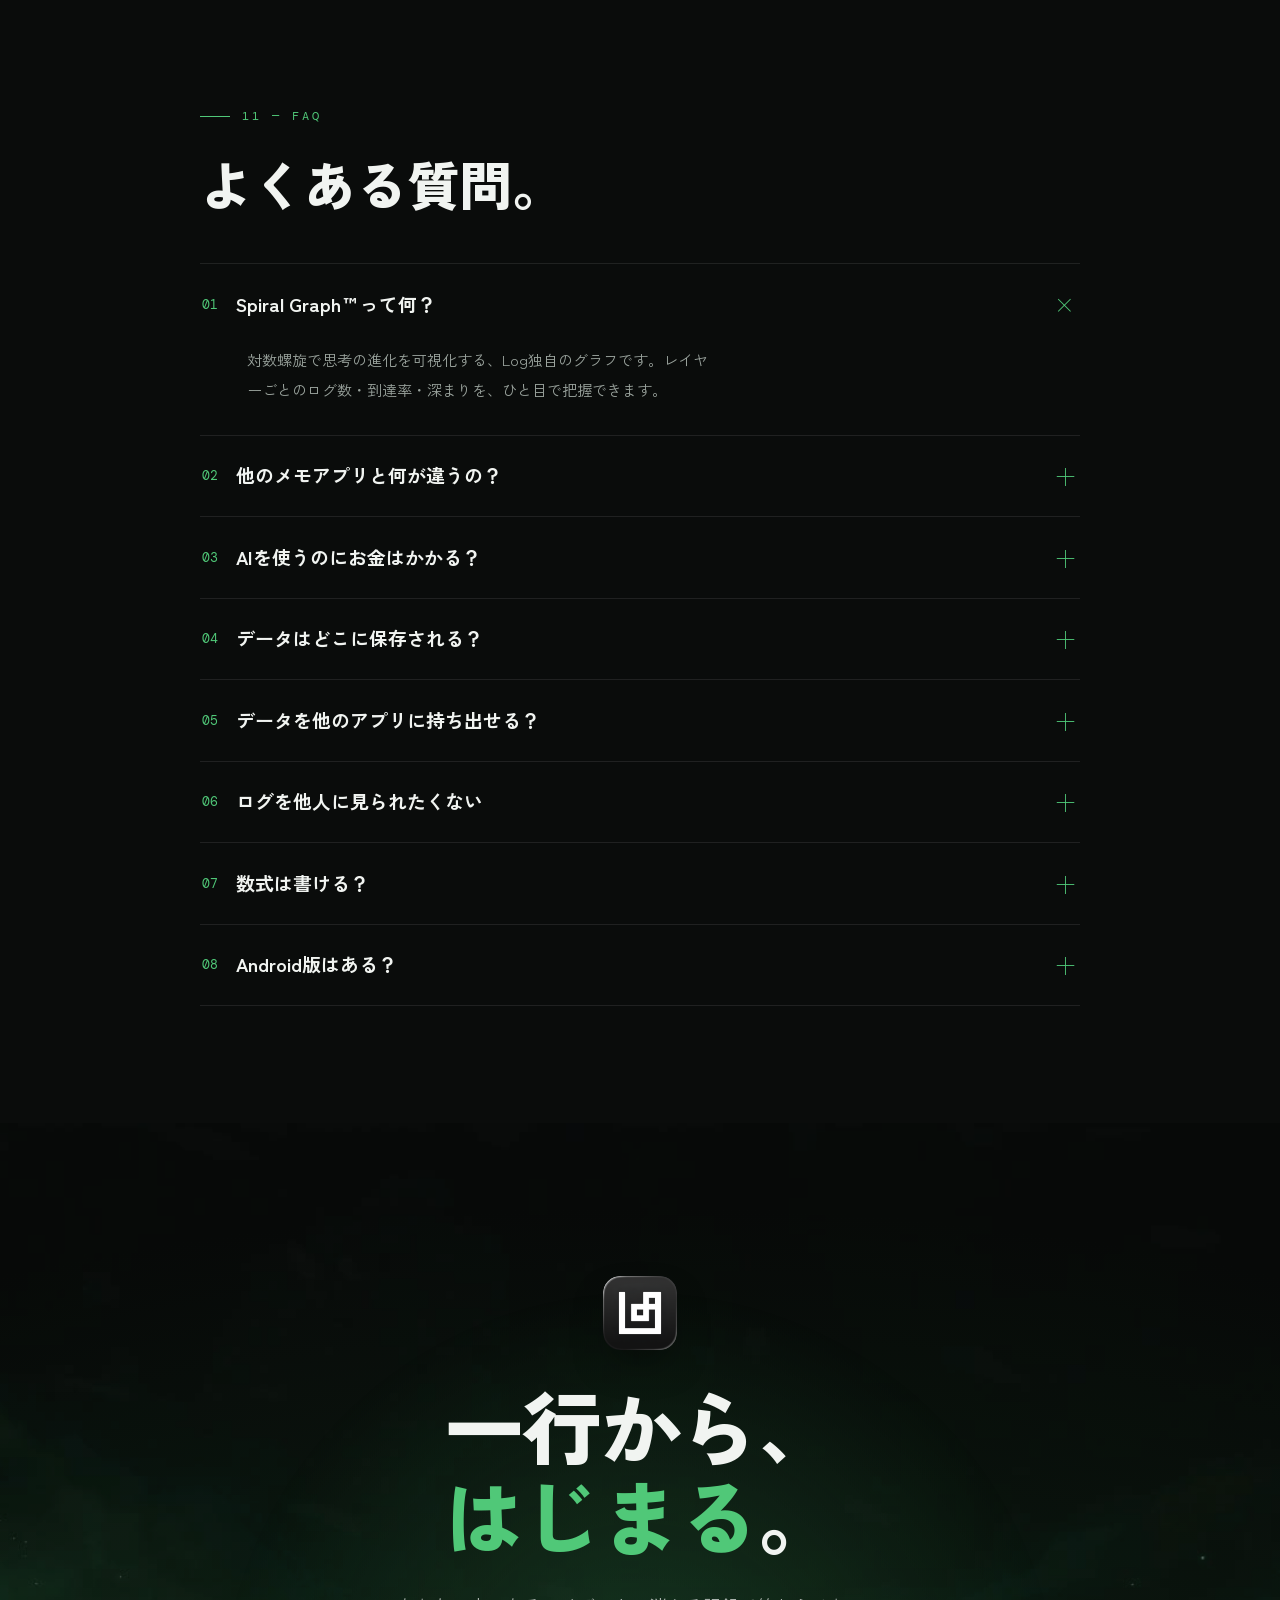
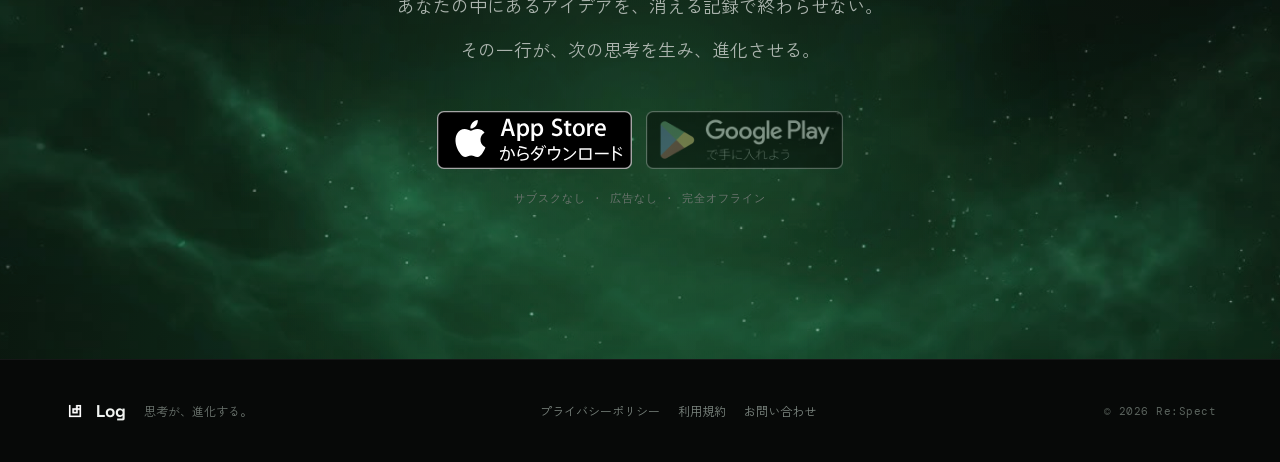
==== commit 8fc3b019: "HERO軌道の傾きを寝かせ、左右のサイズを揃えた 前版はbbox実測に合わせて傾きを±62〜76°まで立てたが、これは左の軌道が 画面左端で切れていて実測bboxの横幅が過小に出ていたため。結果、楕円" ====
--- a/index.html
+++ b/index.html
@@ -261,7 +261,7 @@
   <!-- 00 HERO -->
   <section id="hero" data-screen-label="00 HERO" style="position:relative;min-height:100vh;display:flex;flex-direction:column;justify-content:center;align-items:center;text-align:center;padding:130px clamp(20px,5vw,64px) 90px;overflow:hidden;background:#050605">
     <div class="lp-hero-layer lp-hero-light" data-parallax="0.055" data-parallax-scale="1.06" aria-hidden="true"></div>
-    <div class="lp-hero-layer" data-parallax="0.042" data-parallax-scale="1.07" aria-hidden="true"><svg class="lp-hero-orbits" viewBox="0 0 4200 2518" preserveAspectRatio="xMidYMid slice" aria-hidden="true"><defs><radialGradient id="lpNodeGlow"><stop offset="0%" stop-color="#a0f5be" stop-opacity=".75"/><stop offset="45%" stop-color="#50c878" stop-opacity=".28"/><stop offset="100%" stop-color="#50c878" stop-opacity="0"/></radialGradient><path id="lpL1" d="M682 1769 L663 1774 L642 1777 L621 1776 L599 1773 L576 1767 L553 1759 L529 1747 L505 1733 L481 1716 L457 1696 L433 1674 L409 1650 L386 1623 L363 1594 L340 1563 L318 1531 L297 1496 L276 1460 L257 1423 L238 1385 L221 1346 L205 1305 L190 1265 L177 1224 L165 1183 L154 1141 L145 1100 L138 1060 L132 1020 L128 981 L126 942 L125 905 L126 870 L128 836 L132 803 L138 773 L146 744 L155 718 L165 694 L178 672 L191 653 L206 637 L222 623 L239 612 L258 603 L277 598 L298 595 L319 596 L341 599 L364 605 L387 613 L411 625 L435 639 L459 656 L483 676 L507 698 L531 722 L554 749 L577 778 L600 809 L622 841 L643 876 L664 912 L683 949 L702 987 L719 1026 L735 1067 L750 1107 L763 1148 L775 1189 L786 1231 L795 1272 L802 1312 L808 1352 L812 1391 L814 1430 L815 1467 L814 1502 L812 1536 L808 1569 L802 1599 L794 1628 L785 1654 L775 1678 L762 1700 L749 1719 L734 1735 L718 1749 L701 1760 L682 1769 Z"/><path id="lpL2" d="M794 1851 L772 1860 L748 1866 L723 1868 L696 1867 L669 1863 L640 1855 L611 1844 L581 1830 L550 1813 L519 1793 L488 1769 L457 1743 L425 1715 L394 1683 L364 1650 L334 1613 L304 1575 L275 1535 L248 1494 L221 1450 L196 1406 L171 1360 L149 1314 L128 1267 L108 1219 L91 1172 L75 1124 L61 1077 L49 1030 L39 984 L32 939 L26 896 L23 853 L21 813 L22 774 L25 737 L31 702 L38 670 L48 640 L59 613 L73 588 L88 567 L106 548 L125 533 L146 521 L168 512 L192 506 L217 504 L244 505 L271 509 L300 517 L329 528 L359 542 L390 559 L421 579 L452 603 L483 629 L515 657 L546 689 L576 722 L606 759 L636 797 L665 837 L692 878 L719 922 L744 966 L769 1012 L791 1058 L812 1105 L832 1153 L849 1200 L865 1248 L879 1295 L891 1342 L901 1388 L908 1433 L914 1476 L917 1519 L919 1559 L918 1598 L915 1635 L909 1670 L902 1702 L892 1732 L881 1759 L867 1784 L852 1805 L834 1824 L815 1839 L794 1851 Z"/><path id="lpL3" d="M591 1671 L575 1674 L558 1674 L541 1672 L523 1668 L506 1661 L488 1652 L470 1641 L452 1628 L434 1612 L416 1594 L399 1574 L381 1553 L365 1529 L349 1504 L333 1478 L318 1450 L304 1420 L291 1390 L278 1359 L266 1326 L256 1293 L246 1260 L238 1226 L231 1192 L224 1158 L219 1124 L216 1090 L213 1057 L212 1024 L212 993 L213 962 L216 932 L220 904 L225 877 L231 851 L238 827 L247 805 L256 784 L267 766 L278 750 L291 735 L304 723 L318 713 L333 706 L349 701 L365 698 L382 698 L399 700 L417 704 L434 711 L452 720 L470 731 L488 744 L506 760 L524 778 L541 798 L559 819 L575 843 L591 868 L607 894 L622 922 L636 952 L649 982 L662 1013 L674 1046 L684 1079 L694 1112 L702 1146 L709 1180 L716 1214 L721 1248 L724 1282 L727 1315 L728 1348 L728 1379 L727 1410 L724 1440 L720 1468 L715 1495 L709 1521 L702 1545 L693 1567 L684 1588 L673 1606 L662 1622 L649 1637 L636 1649 L622 1659 L607 1666 L591 1671 Z"/><path id="lpR1" d="M3816 818 L3851 835 L3885 855 L3916 880 L3946 908 L3973 939 L3998 974 L4021 1012 L4041 1053 L4058 1097 L4072 1144 L4084 1193 L4092 1244 L4098 1297 L4101 1352 L4100 1408 L4097 1465 L4091 1523 L4082 1581 L4070 1640 L4055 1699 L4037 1757 L4016 1815 L3993 1872 L3968 1928 L3940 1982 L3910 2035 L3878 2086 L3844 2134 L3808 2180 L3771 2224 L3732 2264 L3692 2302 L3651 2336 L3610 2367 L3567 2394 L3524 2417 L3482 2437 L3439 2453 L3396 2465 L3354 2472 L3312 2476 L3272 2476 L3232 2471 L3193 2463 L3156 2450 L3121 2433 L3087 2413 L3056 2388 L3026 2360 L2999 2329 L2974 2294 L2951 2256 L2931 2215 L2914 2171 L2900 2124 L2888 2075 L2880 2024 L2874 1971 L2871 1916 L2872 1860 L2875 1803 L2881 1745 L2890 1687 L2902 1628 L2917 1569 L2935 1511 L2956 1453 L2979 1396 L3004 1340 L3032 1286 L3062 1233 L3094 1182 L3128 1134 L3164 1088 L3201 1044 L3240 1004 L3280 966 L3321 932 L3362 901 L3405 874 L3448 851 L3490 831 L3533 815 L3576 803 L3618 796 L3660 792 L3700 792 L3740 797 L3779 805 L3816 818 Z"/><path id="lpR2" d="M3862 2340 L3831 2354 L3799 2365 L3765 2372 L3730 2375 L3694 2375 L3657 2371 L3619 2363 L3580 2352 L3541 2338 L3501 2320 L3462 2299 L3422 2274 L3383 2246 L3345 2216 L3307 2182 L3270 2146 L3234 2108 L3199 2067 L3166 2024 L3134 1979 L3104 1932 L3076 1884 L3049 1835 L3025 1784 L3003 1733 L2984 1682 L2967 1630 L2952 1578 L2940 1527 L2931 1476 L2925 1426 L2921 1377 L2920 1329 L2921 1282 L2926 1238 L2933 1195 L2943 1154 L2955 1116 L2971 1080 L2988 1047 L3008 1017 L3031 990 L3055 966 L3082 945 L3110 928 L3141 914 L3173 903 L3207 896 L3242 893 L3278 893 L3315 897 L3353 905 L3392 916 L3431 930 L3471 948 L3510 969 L3550 994 L3589 1022 L3627 1052 L3665 1086 L3702 1122 L3738 1160 L3773 1201 L3806 1244 L3838 1289 L3868 1336 L3896 1384 L3923 1433 L3947 1484 L3969 1535 L3988 1586 L4005 1638 L4020 1690 L4032 1741 L4041 1792 L4047 1842 L4051 1891 L4052 1939 L4051 1986 L4046 2030 L4039 2073 L4029 2114 L4017 2152 L4001 2188 L3984 2221 L3964 2251 L3941 2278 L3917 2302 L3890 2323 L3862 2340 Z"/><path id="lpR3" d="M3751 711 L3792 725 L3831 744 L3869 767 L3905 794 L3938 825 L3970 860 L3999 899 L4026 942 L4050 988 L4072 1037 L4090 1089 L4106 1144 L4119 1201 L4128 1260 L4134 1321 L4138 1383 L4138 1447 L4135 1511 L4128 1577 L4119 1642 L4106 1707 L4091 1773 L4072 1837 L4051 1900 L4027 1963 L4000 2023 L3971 2082 L3939 2138 L3906 2192 L3870 2243 L3832 2292 L3793 2337 L3752 2378 L3710 2417 L3666 2451 L3622 2481 L3577 2507 L3532 2529 L3487 2547 L3441 2560 L3396 2568 L3351 2572 L3307 2572 L3264 2566 L3221 2557 L3180 2543 L3141 2524 L3103 2501 L3067 2474 L3034 2443 L3002 2408 L2973 2369 L2946 2326 L2922 2280 L2900 2231 L2882 2179 L2866 2124 L2853 2067 L2844 2008 L2838 1947 L2834 1885 L2834 1821 L2837 1757 L2844 1691 L2853 1626 L2866 1561 L2881 1495 L2900 1431 L2921 1368 L2945 1305 L2972 1245 L3001 1186 L3033 1130 L3066 1076 L3102 1025 L3140 976 L3179 931 L3220 890 L3262 851 L3306 817 L3350 787 L3395 761 L3440 739 L3485 721 L3531 708 L3576 700 L3621 696 L3665 696 L3708 702 L3751 711 Z"/></defs><g fill="none" stroke-linecap="round"><use href="#lpL1" stroke="rgba(80,200,120,.14)" stroke-width="13"/><use href="#lpL1" stroke="rgba(130,228,164,.62)" stroke-width="3"/><use href="#lpL2" stroke="rgba(120,215,155,.4)" stroke-width="2.8" stroke-dasharray="4 24"/><use href="#lpL3" stroke="rgba(120,215,155,.4)" stroke-width="2.8" stroke-dasharray="4 24"/><use href="#lpR1" stroke="rgba(80,200,120,.14)" stroke-width="13"/><use href="#lpR1" stroke="rgba(130,228,164,.62)" stroke-width="3"/><use href="#lpR2" stroke="rgba(120,215,155,.4)" stroke-width="2.8" stroke-dasharray="4 24"/><use href="#lpR3" stroke="rgba(120,215,155,.4)" stroke-width="2.8" stroke-dasharray="4 24"/></g><g opacity="1"><circle r="28" fill="url(#lpNodeGlow)"><animate attributeName="r" values="22;34;22" dur="4.2s" begin="-1.0s" repeatCount="indefinite"/></circle><circle r="11" fill="#a9f2c4"><animate attributeName="opacity" values=".4;1;.4" dur="4.2s" begin="-1.0s" repeatCount="indefinite"/></circle><animateMotion dur="64s" begin="-6s" repeatCount="indefinite"><mpath href="#lpL1"/></animateMotion></g><g opacity="1"><circle r="28" fill="url(#lpNodeGlow)"><animate attributeName="r" values="22;34;22" dur="3.6s" begin="-2.2s" repeatCount="indefinite"/></circle><circle r="11" fill="#a9f2c4"><animate attributeName="opacity" values=".4;1;.4" dur="3.6s" begin="-2.2s" repeatCount="indefinite"/></circle><animateMotion dur="64s" begin="-28s" repeatCount="indefinite"><mpath href="#lpL1"/></animateMotion></g><g opacity="1"><circle r="28" fill="url(#lpNodeGlow)"><animate attributeName="r" values="22;34;22" dur="4.8s" begin="-0.5s" repeatCount="indefinite"/></circle><circle r="11" fill="#a9f2c4"><animate attributeName="opacity" values=".4;1;.4" dur="4.8s" begin="-0.5s" repeatCount="indefinite"/></circle><animateMotion dur="64s" begin="-48s" repeatCount="indefinite"><mpath href="#lpL1"/></animateMotion></g><g opacity="1"><circle r="28" fill="url(#lpNodeGlow)"><animate attributeName="r" values="22;34;22" dur="4.6s" begin="-1.6s" repeatCount="indefinite"/></circle><circle r="11" fill="#a9f2c4"><animate attributeName="opacity" values=".4;1;.4" dur="4.6s" begin="-1.6s" repeatCount="indefinite"/></circle><animateMotion dur="74s" begin="-12s" repeatCount="indefinite"><mpath href="#lpR1"/></animateMotion></g><g opacity="1"><circle r="28" fill="url(#lpNodeGlow)"><animate attributeName="r" values="22;34;22" dur="4.0s" begin="-3.0s" repeatCount="indefinite"/></circle><circle r="11" fill="#a9f2c4"><animate attributeName="opacity" values=".4;1;.4" dur="4.0s" begin="-3.0s" repeatCount="indefinite"/></circle><animateMotion dur="74s" begin="-36s" repeatCount="indefinite"><mpath href="#lpR1"/></animateMotion></g><g opacity="1"><circle r="28" fill="url(#lpNodeGlow)"><animate attributeName="r" values="22;34;22" dur="3.9s" begin="-0.7s" repeatCount="indefinite"/></circle><circle r="11" fill="#a9f2c4"><animate attributeName="opacity" values=".4;1;.4" dur="3.9s" begin="-0.7s" repeatCount="indefinite"/></circle><animateMotion dur="74s" begin="-58s" repeatCount="indefinite"><mpath href="#lpR1"/></animateMotion></g><g opacity="0.85"><circle r="22" fill="url(#lpNodeGlow)"><animate attributeName="r" values="16;28;16" dur="5.0s" begin="-0.6s" repeatCount="indefinite"/></circle><circle r="8" fill="#a9f2c4"><animate attributeName="opacity" values=".4;1;.4" dur="5.0s" begin="-0.6s" repeatCount="indefinite"/></circle><animateMotion dur="96s" begin="-30s" repeatCount="indefinite"><mpath href="#lpL2"/></animateMotion></g><g opacity="0.85"><circle r="22" fill="url(#lpNodeGlow)"><animate attributeName="r" values="16;28;16" dur="4.4s" begin="-2.8s" repeatCount="indefinite"/></circle><circle r="8" fill="#a9f2c4"><animate attributeName="opacity" values=".4;1;.4" dur="4.4s" begin="-2.8s" repeatCount="indefinite"/></circle><animateMotion dur="80s" begin="-55s" repeatCount="indefinite"><mpath href="#lpL3"/></animateMotion></g><g opacity="0.85"><circle r="22" fill="url(#lpNodeGlow)"><animate attributeName="r" values="16;28;16" dur="4.8s" begin="-1.4s" repeatCount="indefinite"/></circle><circle r="8" fill="#a9f2c4"><animate attributeName="opacity" values=".4;1;.4" dur="4.8s" begin="-1.4s" repeatCount="indefinite"/></circle><animateMotion dur="88s" begin="-44s" repeatCount="indefinite"><mpath href="#lpR2"/></animateMotion></g><g opacity="0.85"><circle r="22" fill="url(#lpNodeGlow)"><animate attributeName="r" values="16;28;16" dur="5.4s" begin="-3.4s" repeatCount="indefinite"/></circle><circle r="8" fill="#a9f2c4"><animate attributeName="opacity" values=".4;1;.4" dur="5.4s" begin="-3.4s" repeatCount="indefinite"/></circle><animateMotion dur="104s" begin="-72s" repeatCount="indefinite"><mpath href="#lpR3"/></animateMotion></g></svg></div>
+    <div class="lp-hero-layer" data-parallax="0.042" data-parallax-scale="1.07" aria-hidden="true"><svg class="lp-hero-orbits" viewBox="0 0 4200 2518" preserveAspectRatio="xMidYMid slice" aria-hidden="true"><defs><radialGradient id="lpNodeGlow"><stop offset="0%" stop-color="#a0f5be" stop-opacity=".75"/><stop offset="45%" stop-color="#50c878" stop-opacity=".28"/><stop offset="100%" stop-color="#50c878" stop-opacity="0"/></radialGradient><path id="lpL1" d="M1312 1697 L1293 1720 L1270 1741 L1244 1758 L1215 1773 L1183 1785 L1148 1794 L1110 1800 L1070 1803 L1027 1803 L983 1800 L937 1794 L889 1785 L839 1773 L789 1758 L737 1740 L685 1719 L632 1696 L580 1671 L527 1643 L475 1612 L423 1580 L372 1546 L323 1510 L274 1472 L227 1433 L183 1392 L140 1351 L99 1309 L61 1266 L25 1223 L-8 1179 L-37 1136 L-64 1092 L-88 1050 L-108 1007 L-125 966 L-138 926 L-147 887 L-153 849 L-155 813 L-154 779 L-149 746 L-140 716 L-128 688 L-112 663 L-93 640 L-70 619 L-44 602 L-15 587 L17 575 L52 566 L90 560 L130 557 L173 557 L217 560 L263 566 L311 575 L361 587 L411 602 L463 620 L515 641 L568 664 L620 689 L673 717 L725 748 L777 780 L828 814 L877 850 L926 888 L973 927 L1017 968 L1060 1009 L1101 1051 L1139 1094 L1175 1137 L1208 1181 L1237 1224 L1264 1268 L1288 1310 L1308 1353 L1325 1394 L1338 1434 L1347 1473 L1353 1511 L1355 1547 L1354 1581 L1349 1614 L1340 1644 L1328 1672 L1312 1697 Z"/><path id="lpL2" d="M1492 1695 L1472 1724 L1448 1751 L1420 1775 L1388 1796 L1352 1814 L1312 1828 L1269 1840 L1223 1849 L1173 1854 L1121 1856 L1066 1854 L1009 1850 L950 1842 L889 1831 L827 1816 L764 1799 L700 1778 L636 1755 L571 1729 L506 1700 L442 1669 L379 1635 L317 1599 L256 1561 L196 1521 L139 1480 L84 1437 L32 1393 L-18 1347 L-65 1301 L-108 1255 L-148 1208 L-185 1160 L-217 1113 L-246 1067 L-270 1020 L-290 975 L-306 931 L-318 887 L-325 846 L-327 805 L-325 767 L-318 731 L-307 697 L-292 665 L-272 636 L-248 609 L-220 585 L-188 564 L-152 546 L-112 532 L-69 520 L-23 511 L27 506 L79 504 L134 506 L191 510 L250 518 L311 529 L373 544 L436 561 L500 582 L564 605 L629 631 L694 660 L758 691 L821 725 L883 761 L944 799 L1004 839 L1061 880 L1116 923 L1168 967 L1218 1013 L1265 1059 L1308 1105 L1348 1152 L1385 1200 L1417 1247 L1446 1293 L1470 1340 L1490 1385 L1506 1429 L1518 1473 L1525 1514 L1527 1555 L1525 1593 L1518 1629 L1507 1663 L1492 1695 Z"/><path id="lpL3" d="M1135 1662 L1117 1679 L1097 1693 L1075 1705 L1050 1715 L1023 1722 L994 1726 L962 1727 L930 1726 L895 1723 L859 1716 L822 1707 L784 1696 L745 1682 L705 1665 L665 1646 L624 1625 L583 1602 L543 1576 L502 1549 L462 1520 L423 1489 L385 1457 L347 1423 L311 1388 L276 1352 L243 1316 L212 1278 L182 1241 L155 1203 L130 1164 L107 1126 L86 1088 L68 1051 L52 1014 L40 978 L29 943 L22 909 L18 877 L16 846 L17 816 L21 789 L28 763 L38 739 L50 718 L65 698 L83 681 L103 667 L125 655 L150 645 L177 638 L206 634 L238 633 L270 634 L305 637 L341 644 L378 653 L416 664 L455 678 L495 695 L535 714 L576 735 L617 758 L657 784 L698 811 L738 840 L777 871 L815 903 L853 937 L889 972 L924 1008 L957 1044 L988 1082 L1018 1119 L1045 1157 L1070 1196 L1093 1234 L1114 1272 L1132 1309 L1148 1346 L1160 1382 L1171 1417 L1178 1451 L1182 1483 L1184 1514 L1183 1544 L1179 1571 L1172 1597 L1162 1621 L1150 1642 L1135 1662 Z"/><path id="lpR1" d="M4303 1025 L4319 1058 L4331 1092 L4339 1129 L4343 1168 L4342 1208 L4337 1249 L4328 1292 L4315 1336 L4298 1380 L4277 1426 L4252 1471 L4224 1517 L4191 1562 L4156 1608 L4117 1652 L4074 1697 L4029 1740 L3982 1782 L3931 1822 L3879 1861 L3825 1898 L3769 1933 L3711 1967 L3653 1998 L3593 2026 L3533 2052 L3473 2075 L3413 2095 L3353 2113 L3294 2128 L3235 2139 L3178 2147 L3123 2152 L3069 2155 L3017 2153 L2967 2149 L2920 2141 L2876 2131 L2834 2117 L2796 2100 L2761 2081 L2729 2058 L2701 2033 L2677 2005 L2657 1975 L2641 1942 L2629 1908 L2621 1871 L2617 1832 L2618 1792 L2623 1751 L2632 1708 L2645 1664 L2662 1620 L2683 1574 L2708 1529 L2736 1483 L2769 1438 L2804 1392 L2843 1348 L2886 1303 L2931 1260 L2978 1218 L3029 1178 L3081 1139 L3135 1102 L3191 1067 L3249 1033 L3307 1002 L3367 974 L3427 948 L3487 925 L3547 905 L3607 887 L3666 872 L3725 861 L3782 853 L3837 848 L3891 845 L3943 847 L3993 851 L4040 859 L4084 869 L4126 883 L4164 900 L4199 919 L4231 942 L4259 967 L4283 995 L4303 1025 Z"/><path id="lpR2" d="M4192 2017 L4171 2042 L4147 2064 L4120 2083 L4090 2100 L4057 2113 L4020 2124 L3982 2131 L3940 2136 L3897 2137 L3852 2135 L3804 2131 L3755 2123 L3705 2112 L3654 2098 L3602 2081 L3549 2061 L3496 2039 L3443 2014 L3390 1986 L3337 1956 L3286 1924 L3235 1890 L3185 1854 L3137 1816 L3090 1777 L3045 1736 L3003 1694 L2963 1651 L2925 1608 L2890 1564 L2858 1519 L2829 1475 L2803 1430 L2780 1386 L2761 1343 L2745 1300 L2733 1259 L2724 1218 L2720 1179 L2719 1141 L2721 1105 L2727 1071 L2737 1040 L2751 1010 L2768 983 L2789 958 L2813 936 L2840 917 L2870 900 L2903 887 L2940 876 L2978 869 L3020 864 L3063 863 L3108 865 L3156 869 L3205 877 L3255 888 L3306 902 L3358 919 L3411 939 L3464 961 L3517 986 L3570 1014 L3623 1044 L3674 1076 L3725 1110 L3775 1146 L3823 1184 L3870 1223 L3915 1264 L3957 1306 L3997 1349 L4035 1392 L4070 1436 L4102 1481 L4131 1525 L4157 1570 L4180 1614 L4199 1657 L4215 1700 L4227 1741 L4236 1782 L4240 1821 L4241 1859 L4239 1895 L4233 1929 L4223 1960 L4209 1990 L4192 2017 Z"/><path id="lpR3" d="M4331 835 L4354 869 L4373 906 L4388 946 L4398 989 L4404 1034 L4405 1082 L4402 1131 L4394 1182 L4382 1235 L4365 1289 L4345 1345 L4319 1401 L4290 1457 L4257 1514 L4220 1570 L4180 1626 L4136 1682 L4088 1737 L4038 1790 L3986 1842 L3930 1893 L3873 1941 L3813 1988 L3752 2032 L3690 2073 L3627 2112 L3562 2148 L3498 2180 L3433 2209 L3369 2235 L3305 2257 L3242 2276 L3180 2290 L3120 2301 L3062 2308 L3005 2311 L2951 2310 L2899 2305 L2850 2297 L2805 2284 L2762 2267 L2723 2247 L2688 2223 L2656 2196 L2629 2165 L2606 2131 L2587 2094 L2572 2054 L2562 2011 L2556 1966 L2555 1918 L2558 1869 L2566 1818 L2578 1765 L2595 1711 L2615 1655 L2641 1599 L2670 1543 L2703 1486 L2740 1430 L2780 1374 L2824 1318 L2872 1263 L2922 1210 L2974 1158 L3030 1107 L3087 1059 L3147 1012 L3208 968 L3270 927 L3333 888 L3398 852 L3462 820 L3527 791 L3591 765 L3655 743 L3718 724 L3780 710 L3840 699 L3898 692 L3955 689 L4009 690 L4061 695 L4110 703 L4155 716 L4198 733 L4237 753 L4272 777 L4304 804 L4331 835 Z"/></defs><g fill="none" stroke-linecap="round"><use href="#lpL1" stroke="rgba(80,200,120,.14)" stroke-width="13"/><use href="#lpL1" stroke="rgba(130,228,164,.62)" stroke-width="3"/><use href="#lpL2" stroke="rgba(120,215,155,.4)" stroke-width="2.8" stroke-dasharray="4 24"/><use href="#lpL3" stroke="rgba(120,215,155,.4)" stroke-width="2.8" stroke-dasharray="4 24"/><use href="#lpR1" stroke="rgba(80,200,120,.14)" stroke-width="13"/><use href="#lpR1" stroke="rgba(130,228,164,.62)" stroke-width="3"/><use href="#lpR2" stroke="rgba(120,215,155,.4)" stroke-width="2.8" stroke-dasharray="4 24"/><use href="#lpR3" stroke="rgba(120,215,155,.4)" stroke-width="2.8" stroke-dasharray="4 24"/></g><g opacity="1"><circle r="28" fill="url(#lpNodeGlow)"><animate attributeName="r" values="22;34;22" dur="4.2s" begin="-1.0s" repeatCount="indefinite"/></circle><circle r="11" fill="#a9f2c4"><animate attributeName="opacity" values=".4;1;.4" dur="4.2s" begin="-1.0s" repeatCount="indefinite"/></circle><animateMotion dur="70s" begin="-6s" repeatCount="indefinite"><mpath href="#lpL1"/></animateMotion></g><g opacity="1"><circle r="28" fill="url(#lpNodeGlow)"><animate attributeName="r" values="22;34;22" dur="3.6s" begin="-2.2s" repeatCount="indefinite"/></circle><circle r="11" fill="#a9f2c4"><animate attributeName="opacity" values=".4;1;.4" dur="3.6s" begin="-2.2s" repeatCount="indefinite"/></circle><animateMotion dur="70s" begin="-30s" repeatCount="indefinite"><mpath href="#lpL1"/></animateMotion></g><g opacity="1"><circle r="28" fill="url(#lpNodeGlow)"><animate attributeName="r" values="22;34;22" dur="4.8s" begin="-0.5s" repeatCount="indefinite"/></circle><circle r="11" fill="#a9f2c4"><animate attributeName="opacity" values=".4;1;.4" dur="4.8s" begin="-0.5s" repeatCount="indefinite"/></circle><animateMotion dur="70s" begin="-52s" repeatCount="indefinite"><mpath href="#lpL1"/></animateMotion></g><g opacity="1"><circle r="28" fill="url(#lpNodeGlow)"><animate attributeName="r" values="22;34;22" dur="4.6s" begin="-1.6s" repeatCount="indefinite"/></circle><circle r="11" fill="#a9f2c4"><animate attributeName="opacity" values=".4;1;.4" dur="4.6s" begin="-1.6s" repeatCount="indefinite"/></circle><animateMotion dur="78s" begin="-12s" repeatCount="indefinite"><mpath href="#lpR1"/></animateMotion></g><g opacity="1"><circle r="28" fill="url(#lpNodeGlow)"><animate attributeName="r" values="22;34;22" dur="4.0s" begin="-3.0s" repeatCount="indefinite"/></circle><circle r="11" fill="#a9f2c4"><animate attributeName="opacity" values=".4;1;.4" dur="4.0s" begin="-3.0s" repeatCount="indefinite"/></circle><animateMotion dur="78s" begin="-38s" repeatCount="indefinite"><mpath href="#lpR1"/></animateMotion></g><g opacity="1"><circle r="28" fill="url(#lpNodeGlow)"><animate attributeName="r" values="22;34;22" dur="3.9s" begin="-0.7s" repeatCount="indefinite"/></circle><circle r="11" fill="#a9f2c4"><animate attributeName="opacity" values=".4;1;.4" dur="3.9s" begin="-0.7s" repeatCount="indefinite"/></circle><animateMotion dur="78s" begin="-62s" repeatCount="indefinite"><mpath href="#lpR1"/></animateMotion></g><g opacity="0.85"><circle r="22" fill="url(#lpNodeGlow)"><animate attributeName="r" values="16;28;16" dur="5.0s" begin="-0.6s" repeatCount="indefinite"/></circle><circle r="8" fill="#a9f2c4"><animate attributeName="opacity" values=".4;1;.4" dur="5.0s" begin="-0.6s" repeatCount="indefinite"/></circle><animateMotion dur="100s" begin="-32s" repeatCount="indefinite"><mpath href="#lpL2"/></animateMotion></g><g opacity="0.85"><circle r="22" fill="url(#lpNodeGlow)"><animate attributeName="r" values="16;28;16" dur="4.4s" begin="-2.8s" repeatCount="indefinite"/></circle><circle r="8" fill="#a9f2c4"><animate attributeName="opacity" values=".4;1;.4" dur="4.4s" begin="-2.8s" repeatCount="indefinite"/></circle><animateMotion dur="84s" begin="-58s" repeatCount="indefinite"><mpath href="#lpL3"/></animateMotion></g><g opacity="0.85"><circle r="22" fill="url(#lpNodeGlow)"><animate attributeName="r" values="16;28;16" dur="4.8s" begin="-1.4s" repeatCount="indefinite"/></circle><circle r="8" fill="#a9f2c4"><animate attributeName="opacity" values=".4;1;.4" dur="4.8s" begin="-1.4s" repeatCount="indefinite"/></circle><animateMotion dur="92s" begin="-46s" repeatCount="indefinite"><mpath href="#lpR2"/></animateMotion></g><g opacity="0.85"><circle r="22" fill="url(#lpNodeGlow)"><animate attributeName="r" values="16;28;16" dur="5.4s" begin="-3.4s" repeatCount="indefinite"/></circle><circle r="8" fill="#a9f2c4"><animate attributeName="opacity" values=".4;1;.4" dur="5.4s" begin="-3.4s" repeatCount="indefinite"/></circle><animateMotion dur="110s" begin="-76s" repeatCount="indefinite"><mpath href="#lpR3"/></animateMotion></g></svg></div>
     <div class="lp-hero-layer" data-parallax="0.055" data-parallax-scale="1.06" aria-hidden="true"><div class="lp-hero-devices"></div></div>
     <div class="lp-hero-scrim" style="position:absolute;inset:0;background:linear-gradient(180deg, rgba(5,7,6,.5) 0%, rgba(5,7,6,.12) 38%, rgba(5,7,6,.2) 66%, rgba(5,7,6,.8) 100%)"></div>
     <div style="position:absolute;inset:0;background:radial-gradient(68% 48% at 50% 40%, rgba(5,7,6,.42), rgba(5,7,6,0) 72%)"></div>
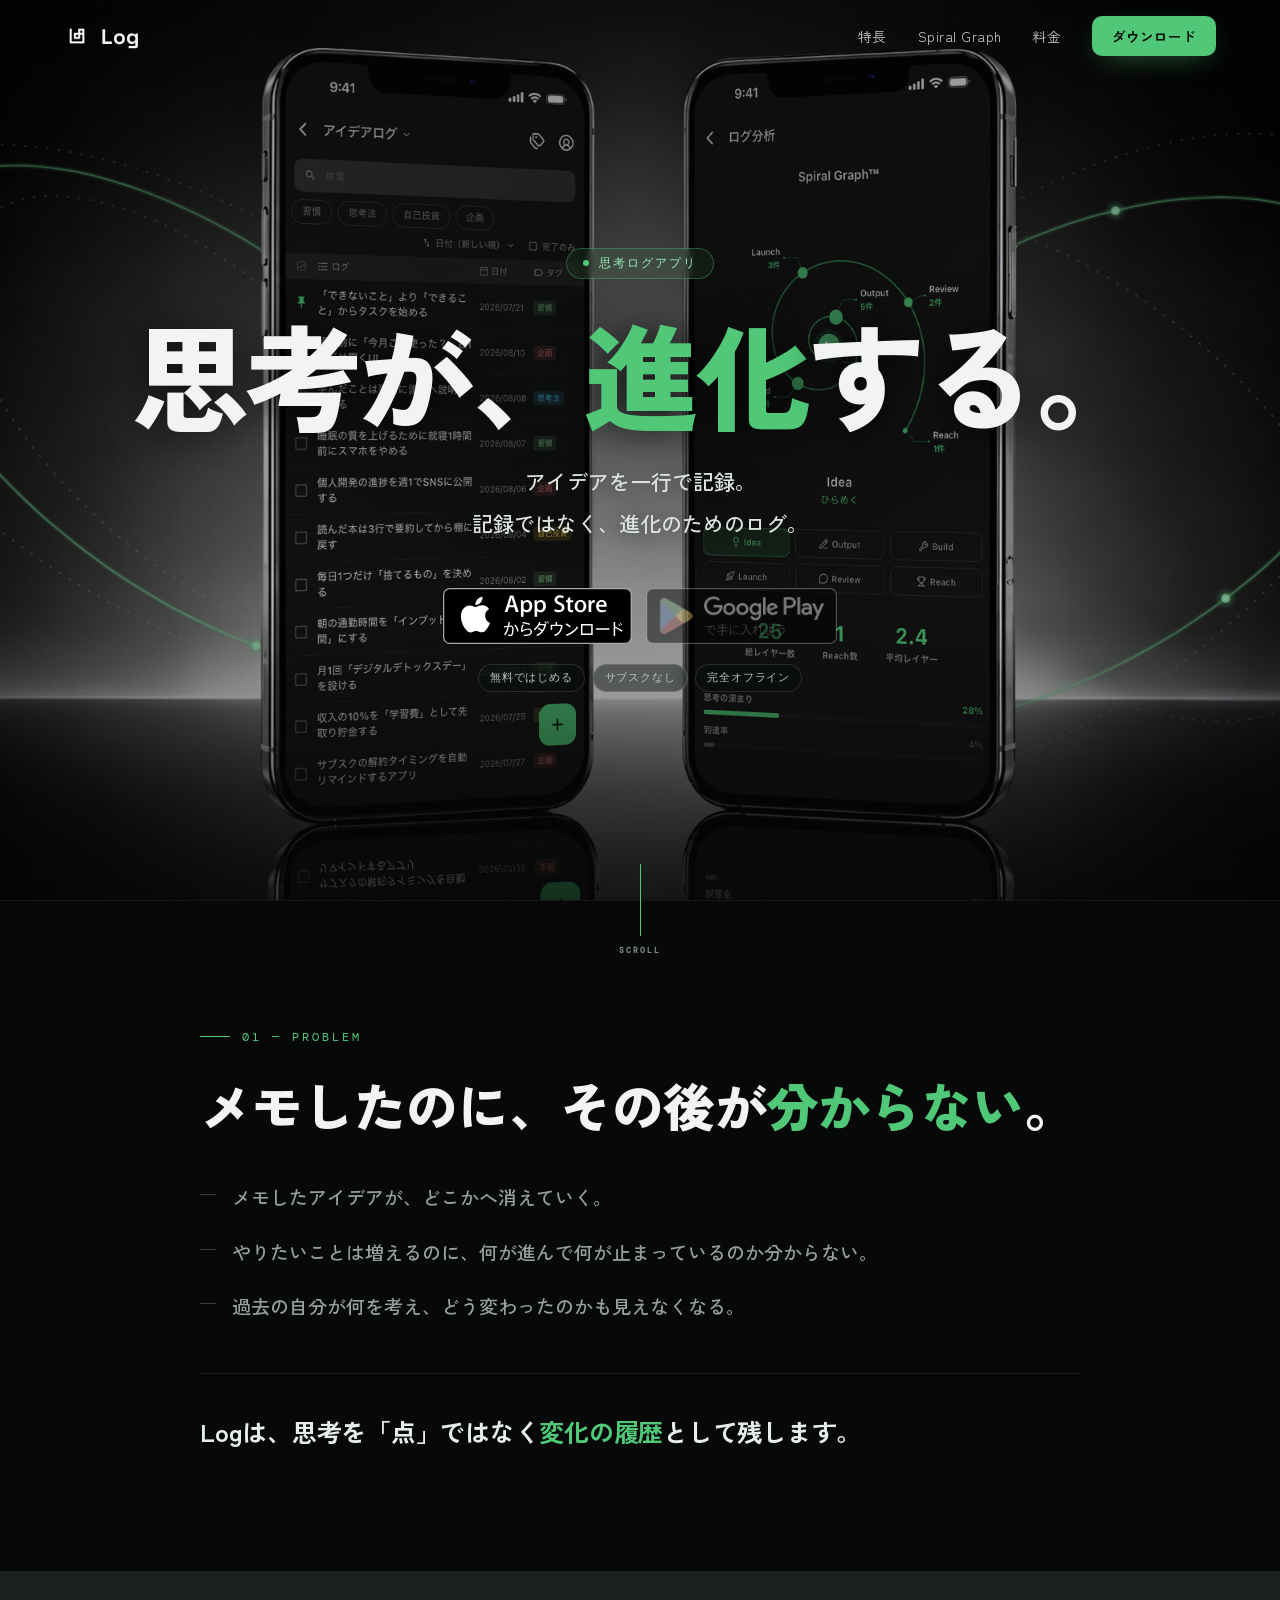
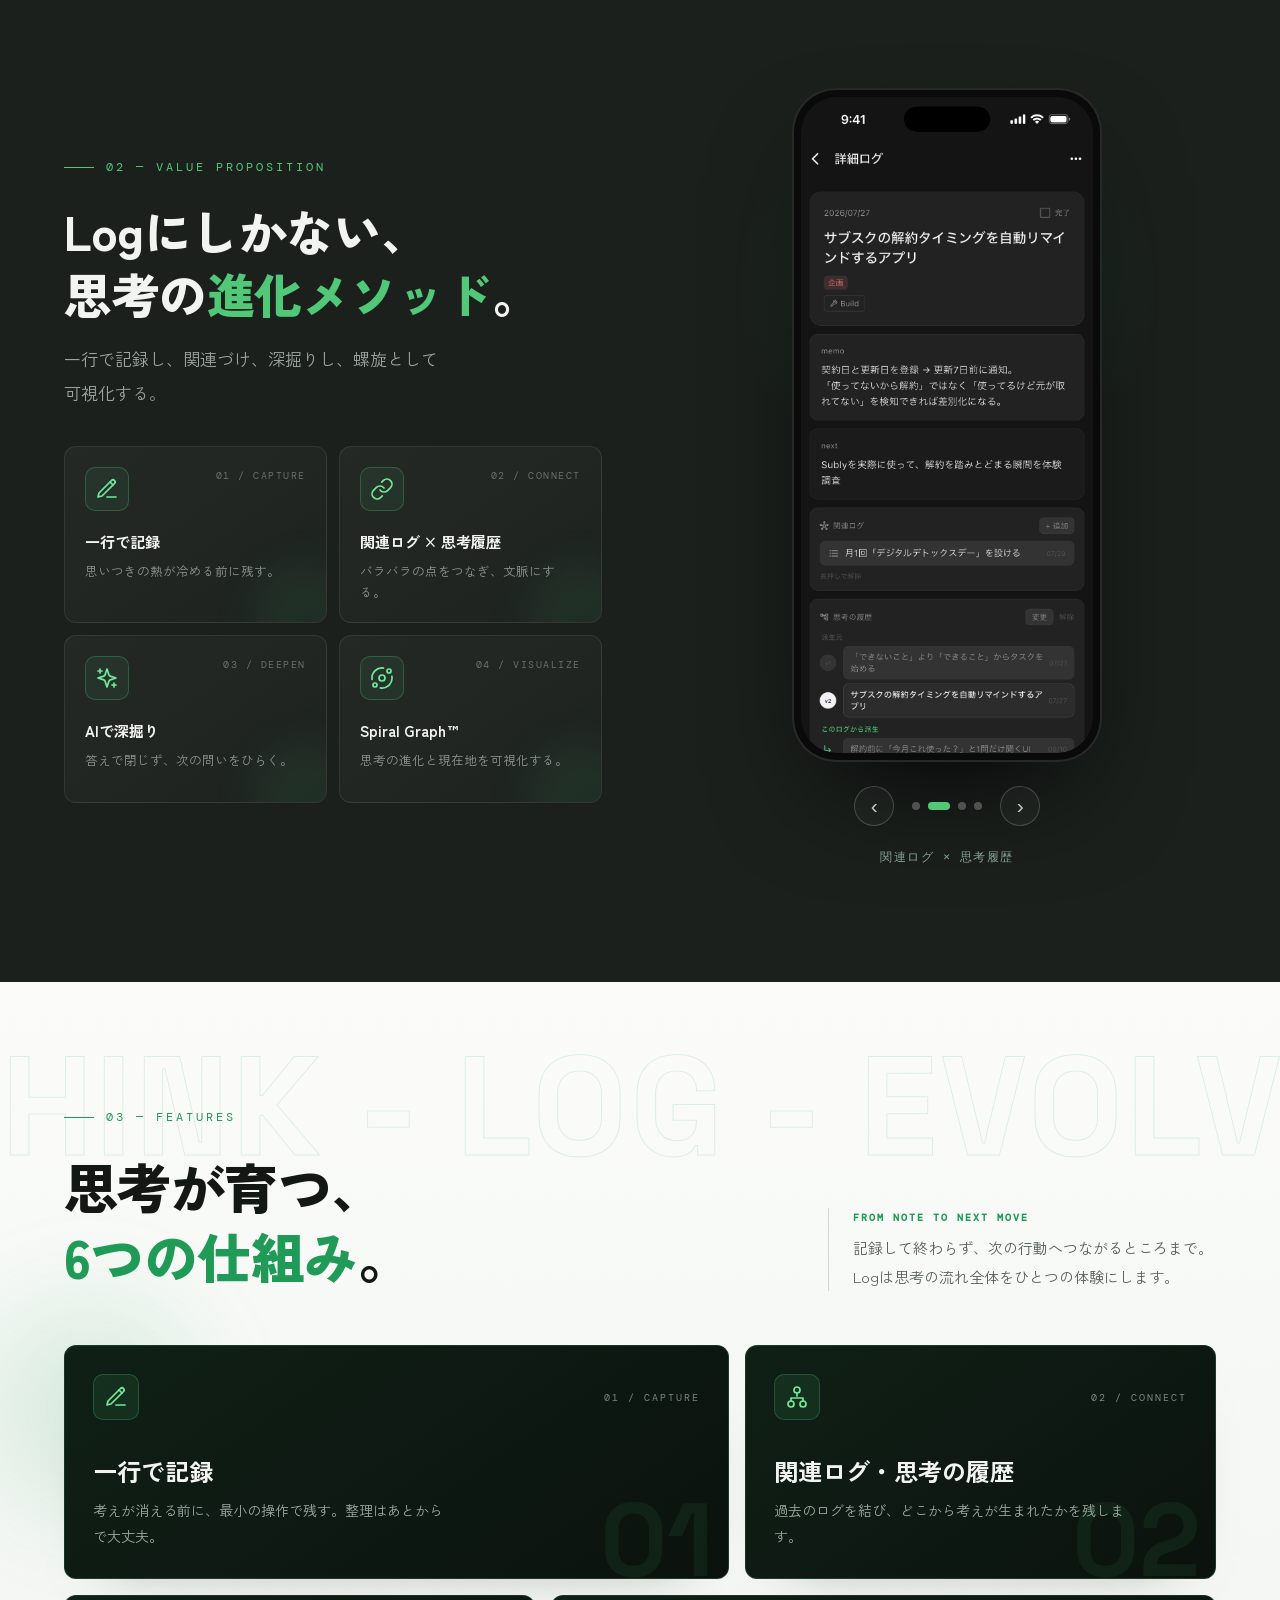
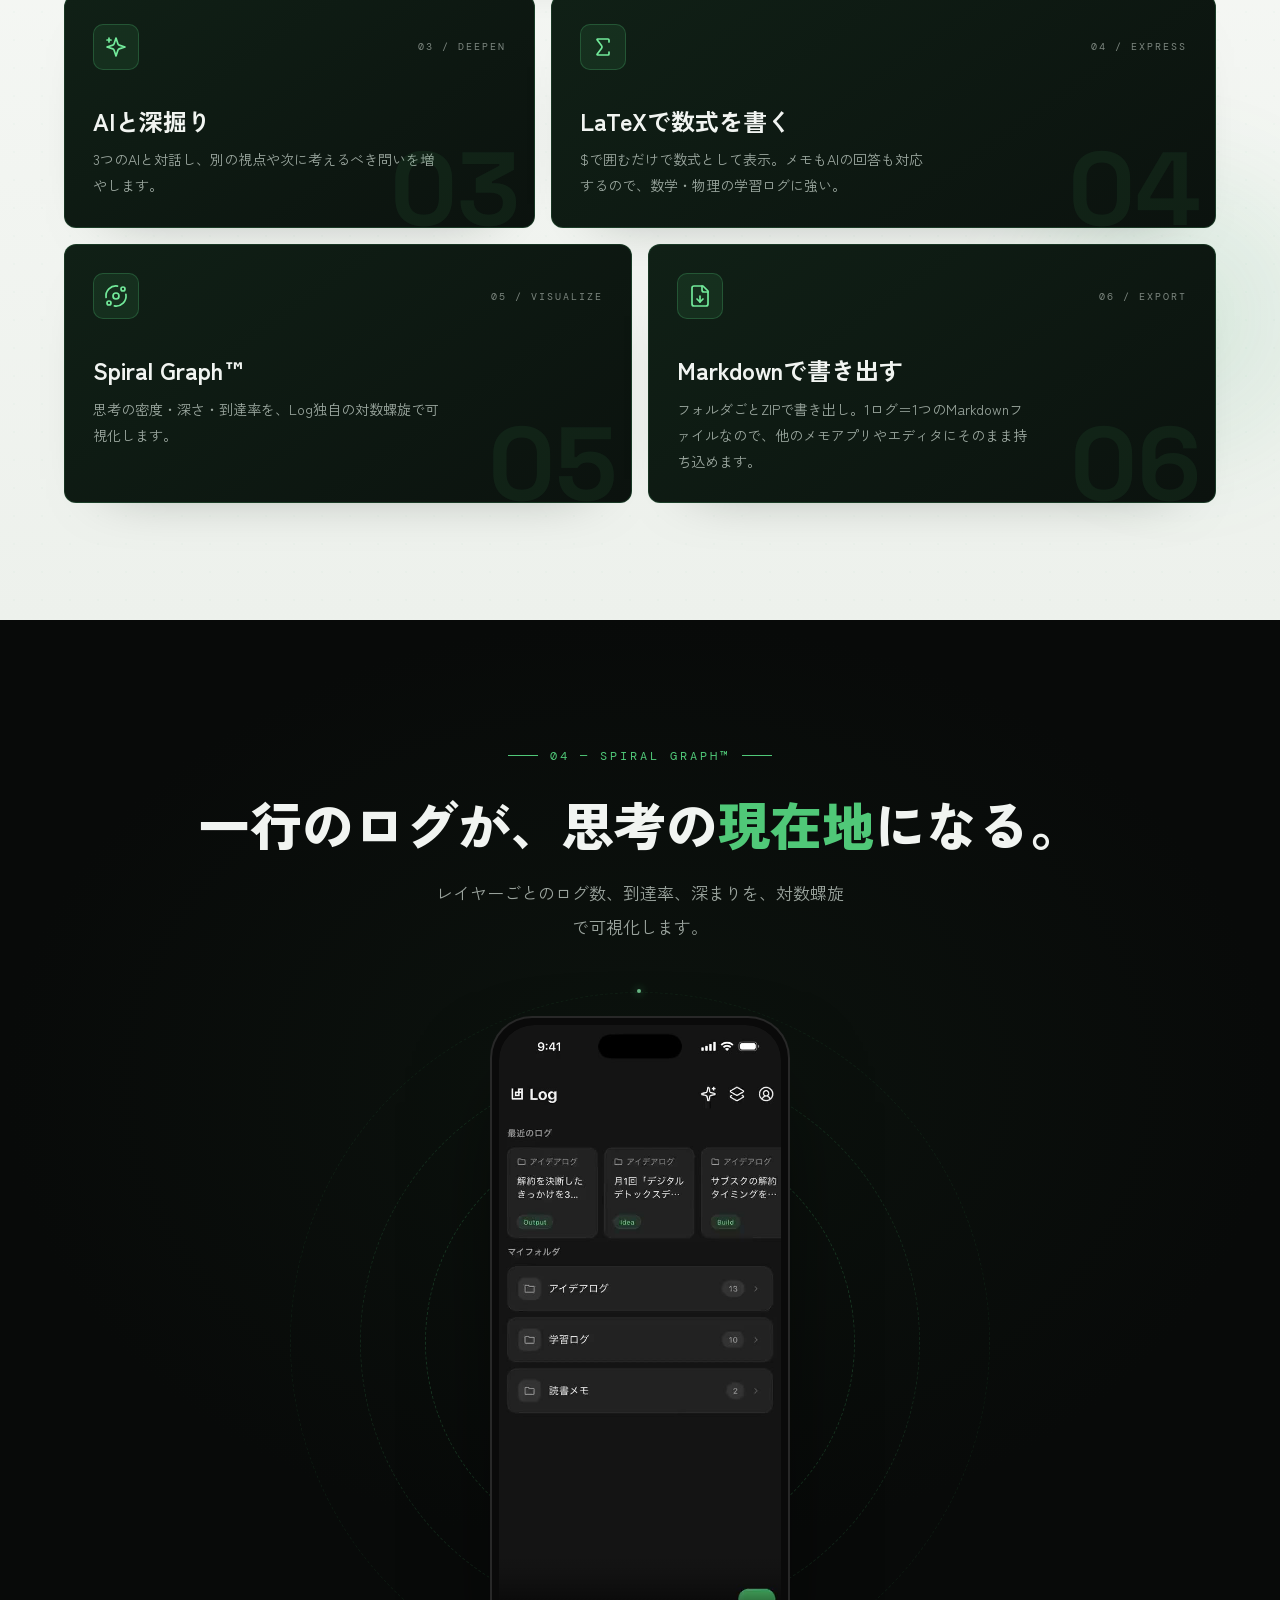
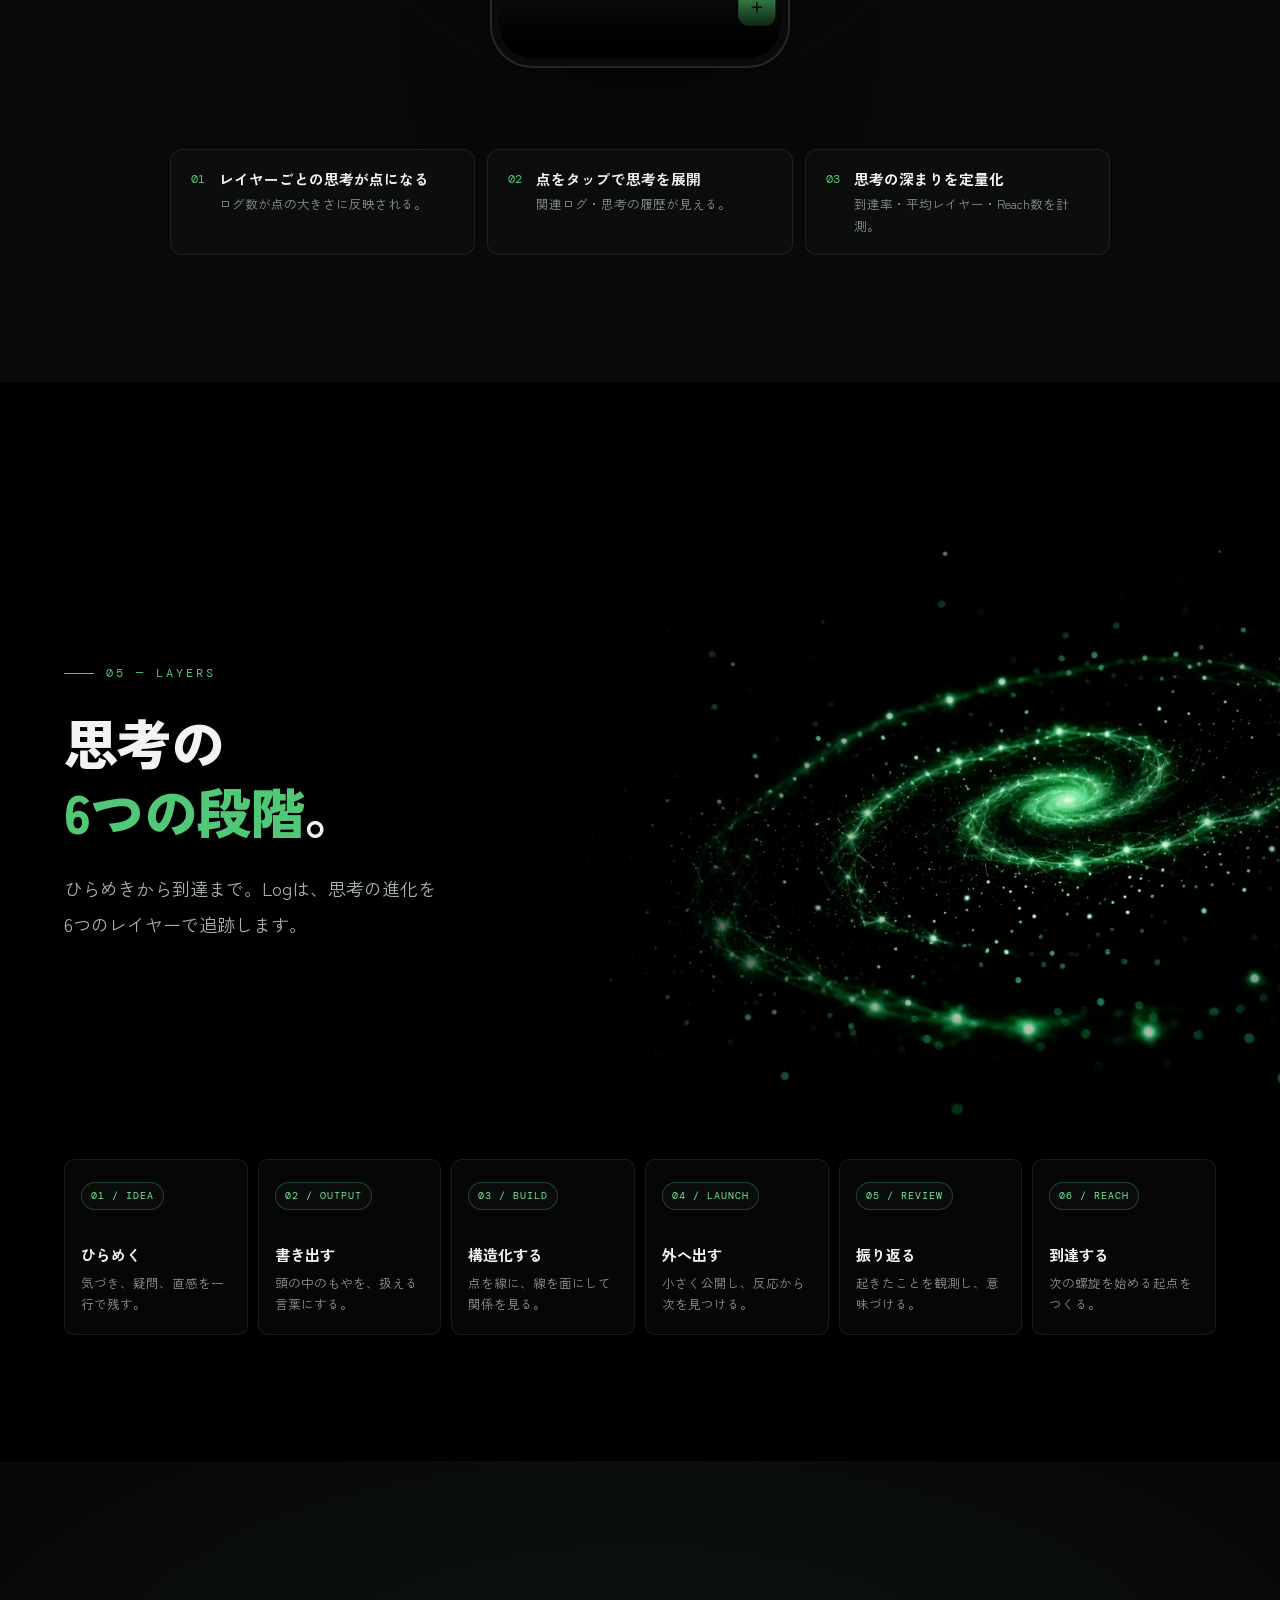
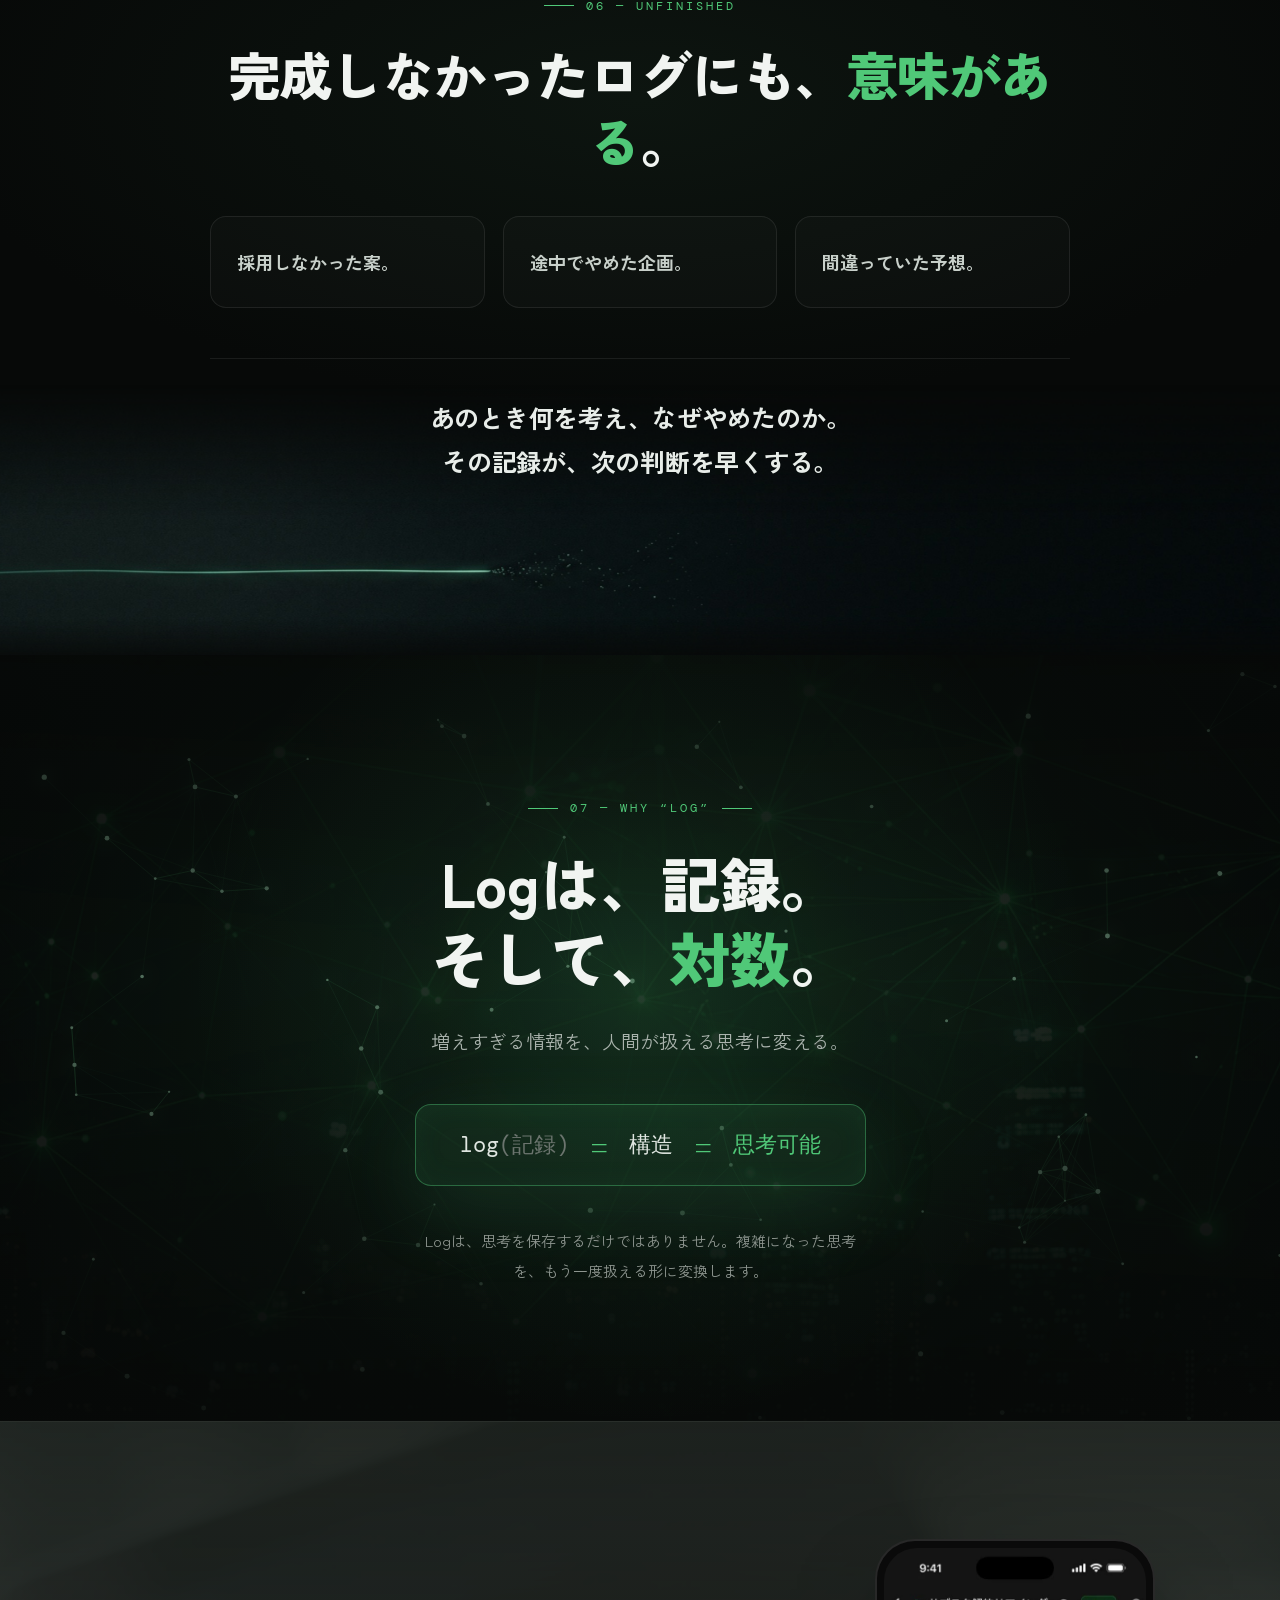
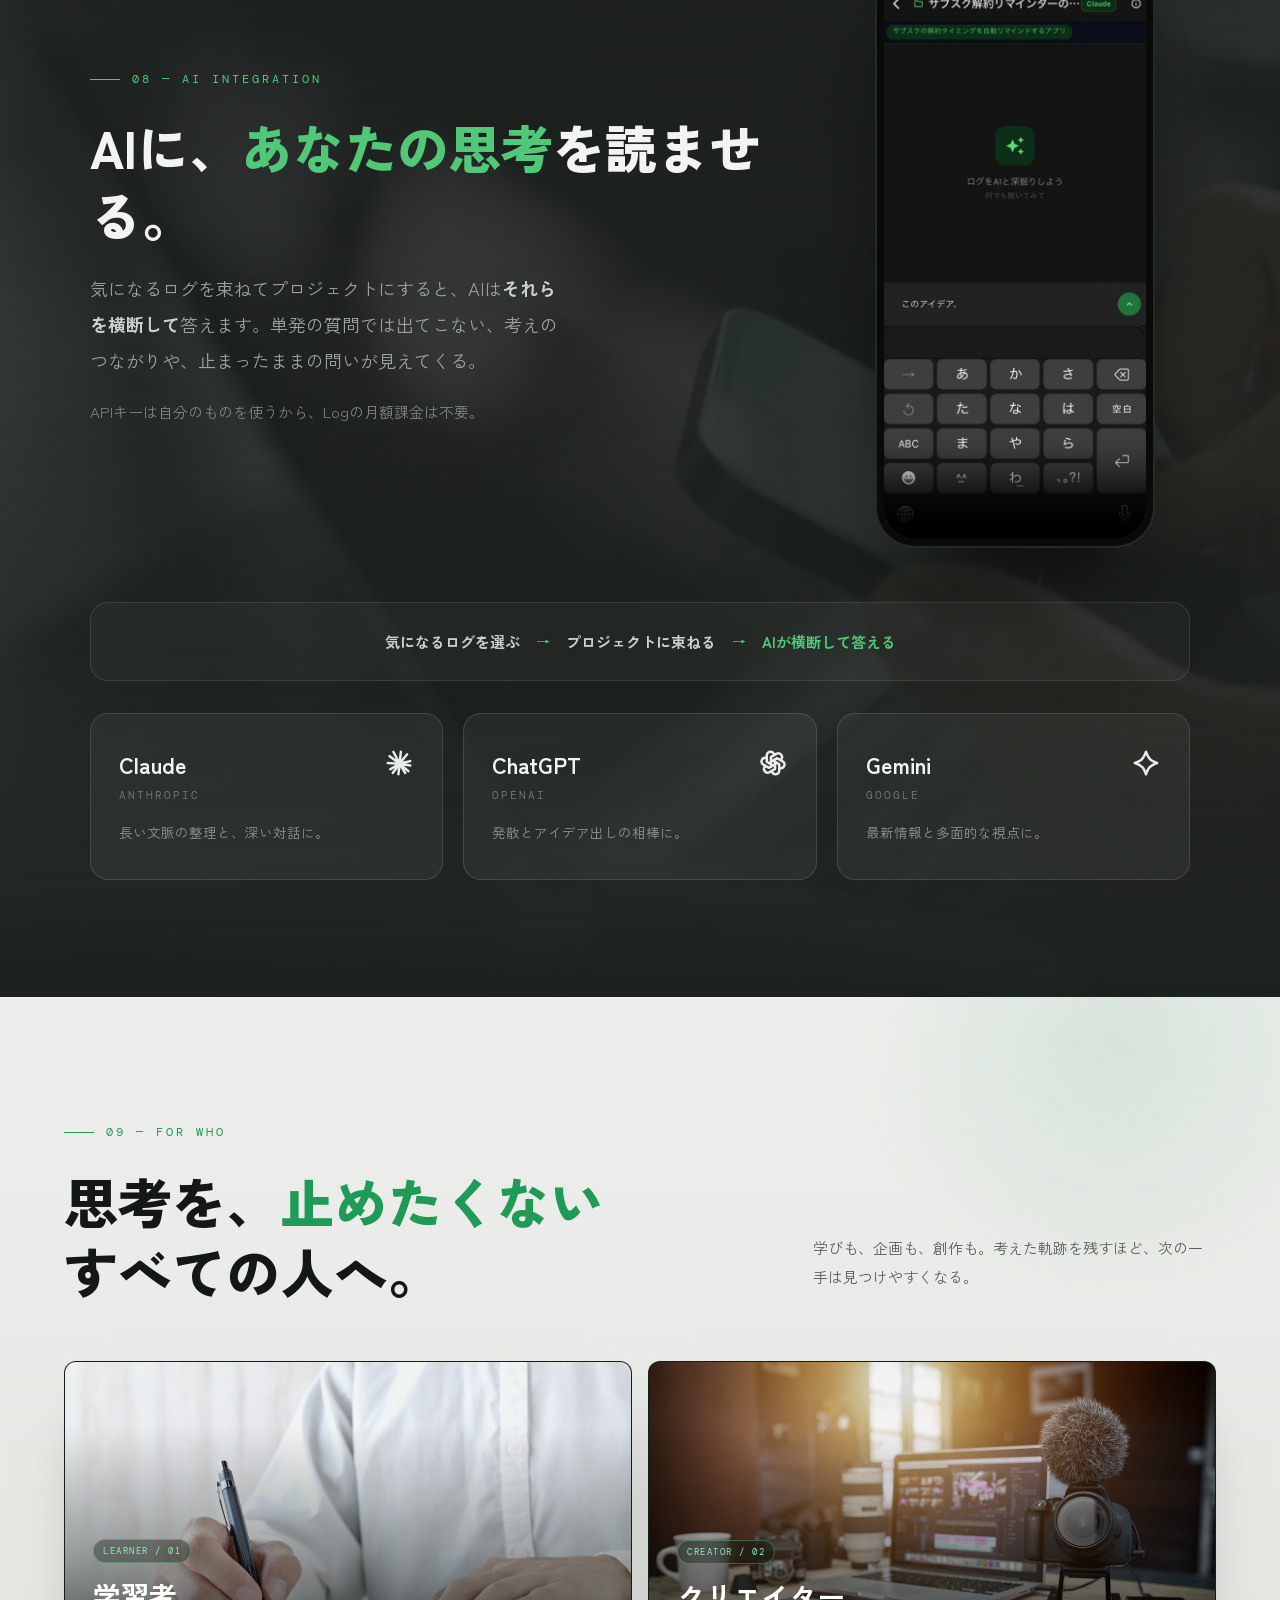
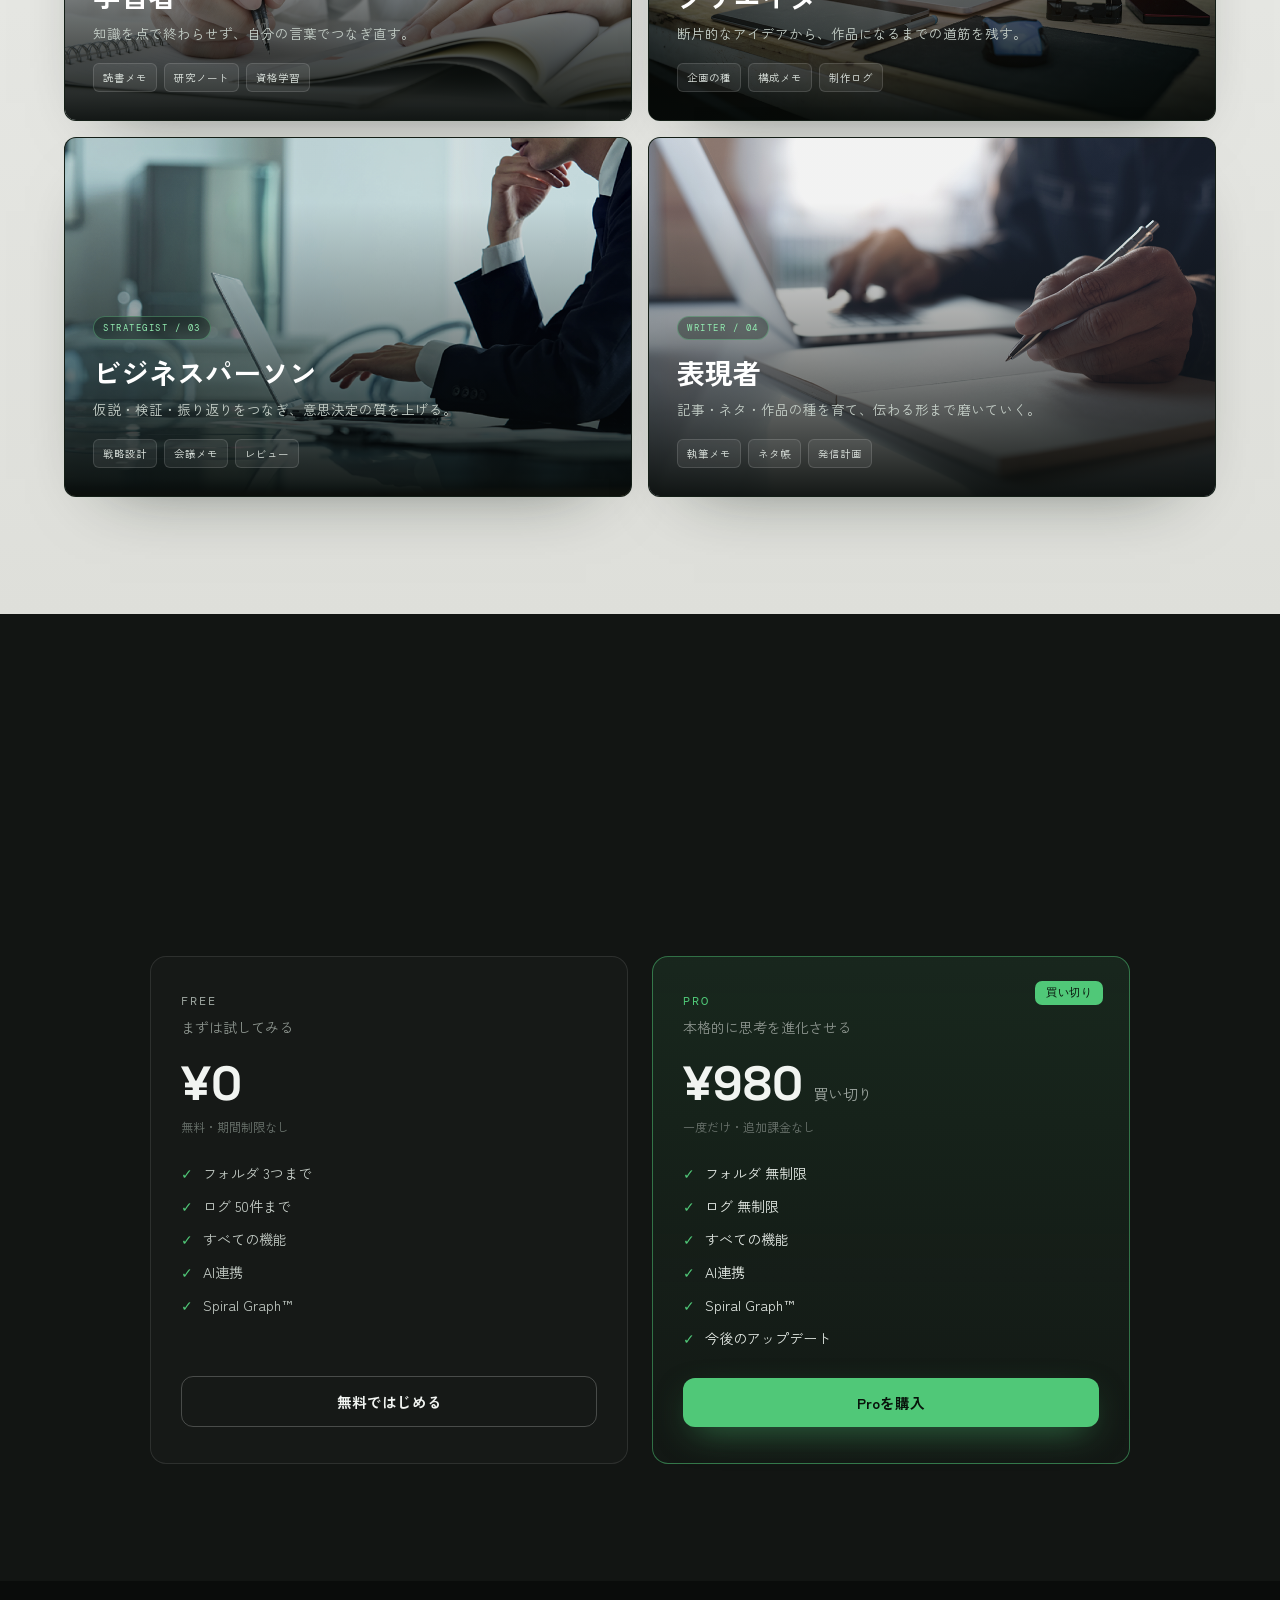
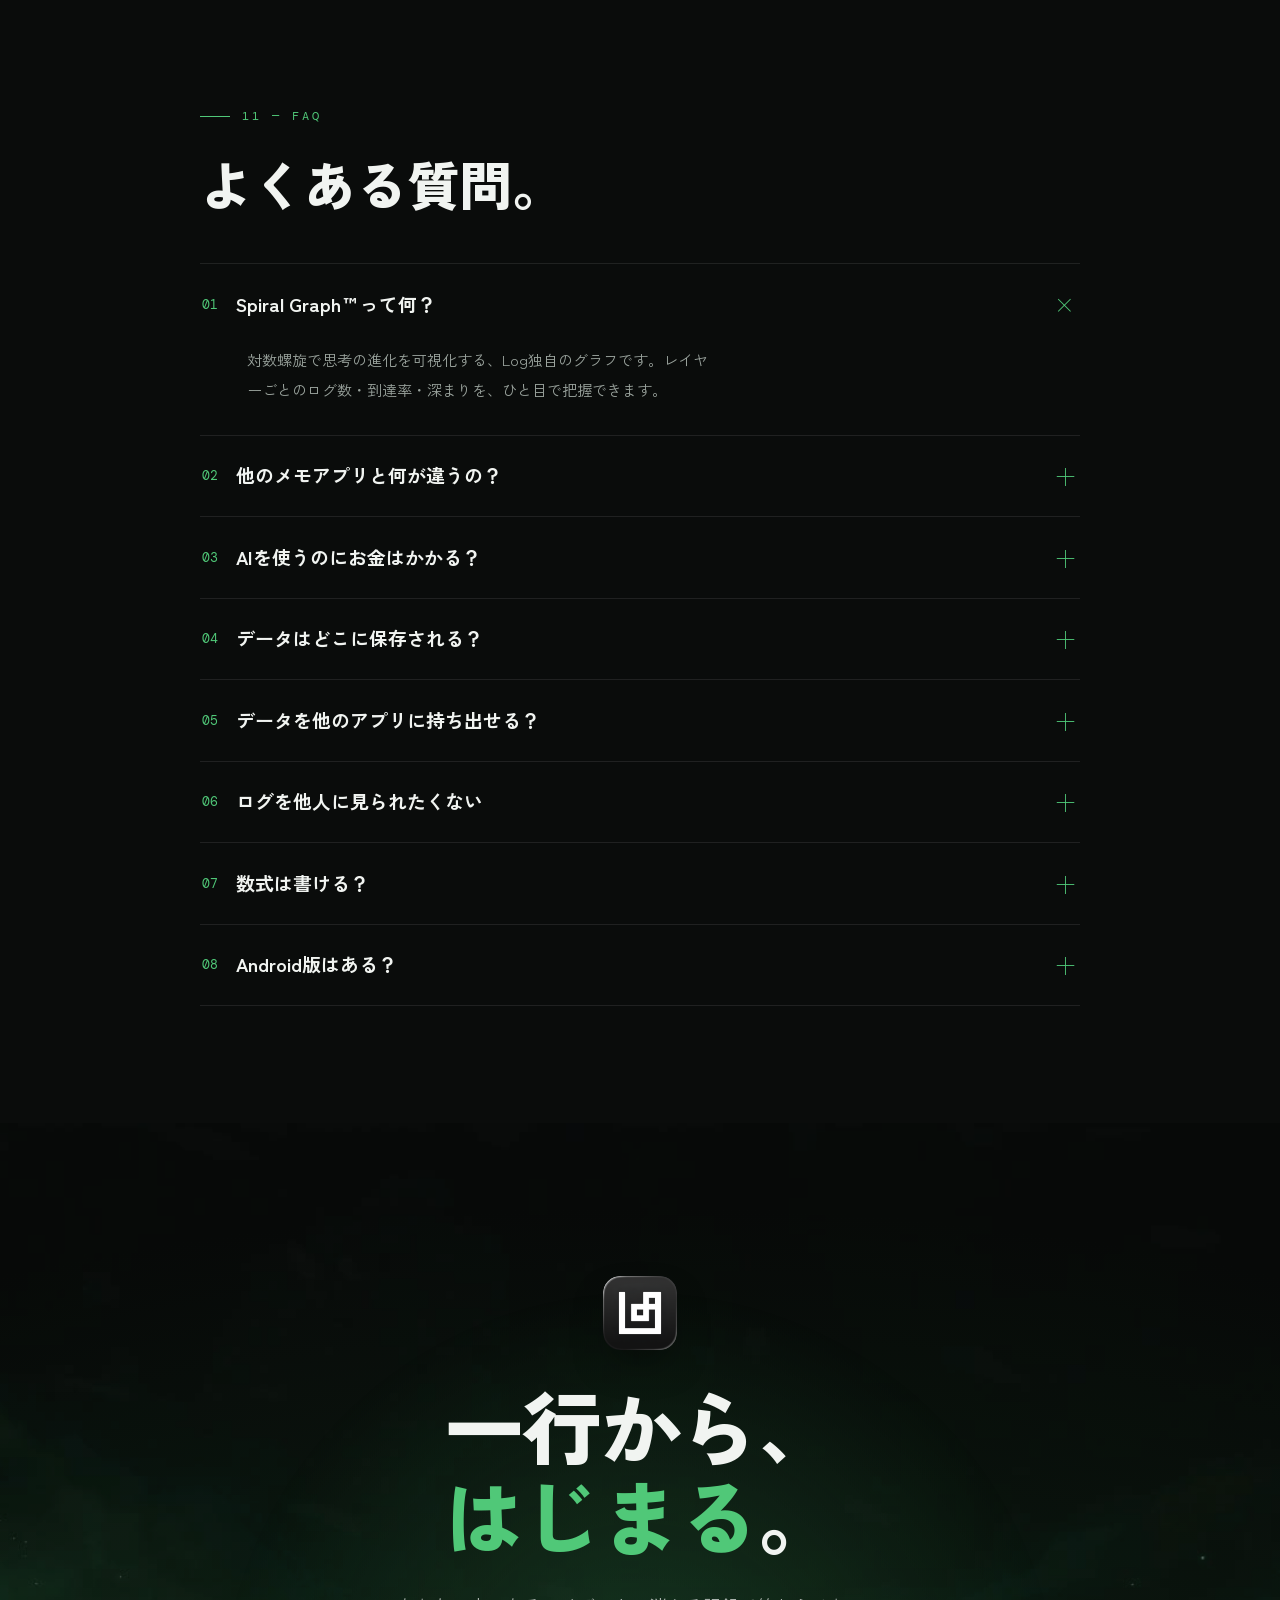
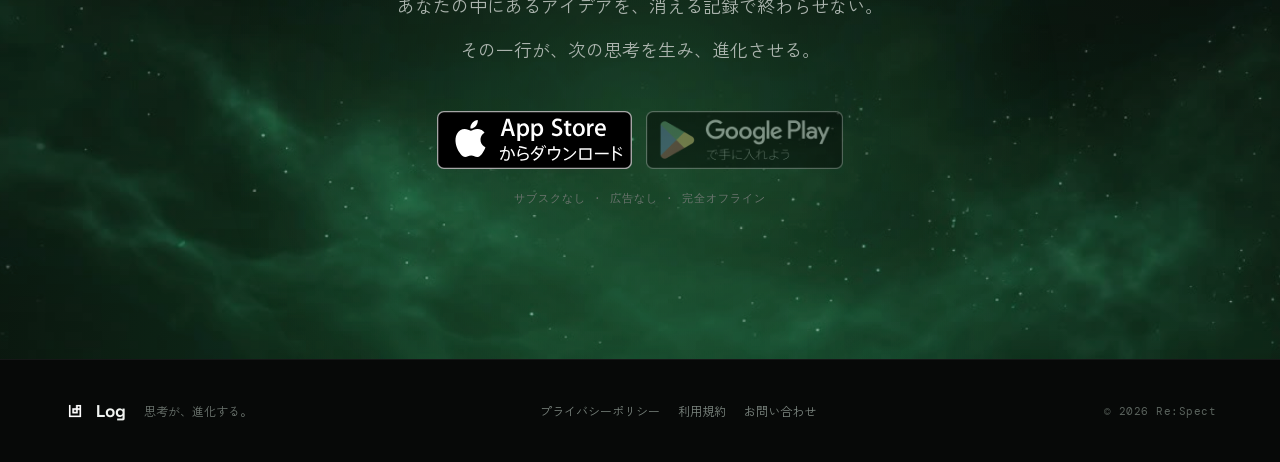
==== commit 1c4f28e2: "HERO軌道を中央寄せ、右グループを上へ" ====
--- a/index.html
+++ b/index.html
@@ -261,7 +261,7 @@
   <!-- 00 HERO -->
   <section id="hero" data-screen-label="00 HERO" style="position:relative;min-height:100vh;display:flex;flex-direction:column;justify-content:center;align-items:center;text-align:center;padding:130px clamp(20px,5vw,64px) 90px;overflow:hidden;background:#050605">
     <div class="lp-hero-layer lp-hero-light" data-parallax="0.055" data-parallax-scale="1.06" aria-hidden="true"></div>
-    <div class="lp-hero-layer" data-parallax="0.042" data-parallax-scale="1.07" aria-hidden="true"><svg class="lp-hero-orbits" viewBox="0 0 4200 2518" preserveAspectRatio="xMidYMid slice" aria-hidden="true"><defs><radialGradient id="lpNodeGlow"><stop offset="0%" stop-color="#a0f5be" stop-opacity=".75"/><stop offset="45%" stop-color="#50c878" stop-opacity=".28"/><stop offset="100%" stop-color="#50c878" stop-opacity="0"/></radialGradient><path id="lpL1" d="M1312 1697 L1293 1720 L1270 1741 L1244 1758 L1215 1773 L1183 1785 L1148 1794 L1110 1800 L1070 1803 L1027 1803 L983 1800 L937 1794 L889 1785 L839 1773 L789 1758 L737 1740 L685 1719 L632 1696 L580 1671 L527 1643 L475 1612 L423 1580 L372 1546 L323 1510 L274 1472 L227 1433 L183 1392 L140 1351 L99 1309 L61 1266 L25 1223 L-8 1179 L-37 1136 L-64 1092 L-88 1050 L-108 1007 L-125 966 L-138 926 L-147 887 L-153 849 L-155 813 L-154 779 L-149 746 L-140 716 L-128 688 L-112 663 L-93 640 L-70 619 L-44 602 L-15 587 L17 575 L52 566 L90 560 L130 557 L173 557 L217 560 L263 566 L311 575 L361 587 L411 602 L463 620 L515 641 L568 664 L620 689 L673 717 L725 748 L777 780 L828 814 L877 850 L926 888 L973 927 L1017 968 L1060 1009 L1101 1051 L1139 1094 L1175 1137 L1208 1181 L1237 1224 L1264 1268 L1288 1310 L1308 1353 L1325 1394 L1338 1434 L1347 1473 L1353 1511 L1355 1547 L1354 1581 L1349 1614 L1340 1644 L1328 1672 L1312 1697 Z"/><path id="lpL2" d="M1492 1695 L1472 1724 L1448 1751 L1420 1775 L1388 1796 L1352 1814 L1312 1828 L1269 1840 L1223 1849 L1173 1854 L1121 1856 L1066 1854 L1009 1850 L950 1842 L889 1831 L827 1816 L764 1799 L700 1778 L636 1755 L571 1729 L506 1700 L442 1669 L379 1635 L317 1599 L256 1561 L196 1521 L139 1480 L84 1437 L32 1393 L-18 1347 L-65 1301 L-108 1255 L-148 1208 L-185 1160 L-217 1113 L-246 1067 L-270 1020 L-290 975 L-306 931 L-318 887 L-325 846 L-327 805 L-325 767 L-318 731 L-307 697 L-292 665 L-272 636 L-248 609 L-220 585 L-188 564 L-152 546 L-112 532 L-69 520 L-23 511 L27 506 L79 504 L134 506 L191 510 L250 518 L311 529 L373 544 L436 561 L500 582 L564 605 L629 631 L694 660 L758 691 L821 725 L883 761 L944 799 L1004 839 L1061 880 L1116 923 L1168 967 L1218 1013 L1265 1059 L1308 1105 L1348 1152 L1385 1200 L1417 1247 L1446 1293 L1470 1340 L1490 1385 L1506 1429 L1518 1473 L1525 1514 L1527 1555 L1525 1593 L1518 1629 L1507 1663 L1492 1695 Z"/><path id="lpL3" d="M1135 1662 L1117 1679 L1097 1693 L1075 1705 L1050 1715 L1023 1722 L994 1726 L962 1727 L930 1726 L895 1723 L859 1716 L822 1707 L784 1696 L745 1682 L705 1665 L665 1646 L624 1625 L583 1602 L543 1576 L502 1549 L462 1520 L423 1489 L385 1457 L347 1423 L311 1388 L276 1352 L243 1316 L212 1278 L182 1241 L155 1203 L130 1164 L107 1126 L86 1088 L68 1051 L52 1014 L40 978 L29 943 L22 909 L18 877 L16 846 L17 816 L21 789 L28 763 L38 739 L50 718 L65 698 L83 681 L103 667 L125 655 L150 645 L177 638 L206 634 L238 633 L270 634 L305 637 L341 644 L378 653 L416 664 L455 678 L495 695 L535 714 L576 735 L617 758 L657 784 L698 811 L738 840 L777 871 L815 903 L853 937 L889 972 L924 1008 L957 1044 L988 1082 L1018 1119 L1045 1157 L1070 1196 L1093 1234 L1114 1272 L1132 1309 L1148 1346 L1160 1382 L1171 1417 L1178 1451 L1182 1483 L1184 1514 L1183 1544 L1179 1571 L1172 1597 L1162 1621 L1150 1642 L1135 1662 Z"/><path id="lpR1" d="M4303 1025 L4319 1058 L4331 1092 L4339 1129 L4343 1168 L4342 1208 L4337 1249 L4328 1292 L4315 1336 L4298 1380 L4277 1426 L4252 1471 L4224 1517 L4191 1562 L4156 1608 L4117 1652 L4074 1697 L4029 1740 L3982 1782 L3931 1822 L3879 1861 L3825 1898 L3769 1933 L3711 1967 L3653 1998 L3593 2026 L3533 2052 L3473 2075 L3413 2095 L3353 2113 L3294 2128 L3235 2139 L3178 2147 L3123 2152 L3069 2155 L3017 2153 L2967 2149 L2920 2141 L2876 2131 L2834 2117 L2796 2100 L2761 2081 L2729 2058 L2701 2033 L2677 2005 L2657 1975 L2641 1942 L2629 1908 L2621 1871 L2617 1832 L2618 1792 L2623 1751 L2632 1708 L2645 1664 L2662 1620 L2683 1574 L2708 1529 L2736 1483 L2769 1438 L2804 1392 L2843 1348 L2886 1303 L2931 1260 L2978 1218 L3029 1178 L3081 1139 L3135 1102 L3191 1067 L3249 1033 L3307 1002 L3367 974 L3427 948 L3487 925 L3547 905 L3607 887 L3666 872 L3725 861 L3782 853 L3837 848 L3891 845 L3943 847 L3993 851 L4040 859 L4084 869 L4126 883 L4164 900 L4199 919 L4231 942 L4259 967 L4283 995 L4303 1025 Z"/><path id="lpR2" d="M4192 2017 L4171 2042 L4147 2064 L4120 2083 L4090 2100 L4057 2113 L4020 2124 L3982 2131 L3940 2136 L3897 2137 L3852 2135 L3804 2131 L3755 2123 L3705 2112 L3654 2098 L3602 2081 L3549 2061 L3496 2039 L3443 2014 L3390 1986 L3337 1956 L3286 1924 L3235 1890 L3185 1854 L3137 1816 L3090 1777 L3045 1736 L3003 1694 L2963 1651 L2925 1608 L2890 1564 L2858 1519 L2829 1475 L2803 1430 L2780 1386 L2761 1343 L2745 1300 L2733 1259 L2724 1218 L2720 1179 L2719 1141 L2721 1105 L2727 1071 L2737 1040 L2751 1010 L2768 983 L2789 958 L2813 936 L2840 917 L2870 900 L2903 887 L2940 876 L2978 869 L3020 864 L3063 863 L3108 865 L3156 869 L3205 877 L3255 888 L3306 902 L3358 919 L3411 939 L3464 961 L3517 986 L3570 1014 L3623 1044 L3674 1076 L3725 1110 L3775 1146 L3823 1184 L3870 1223 L3915 1264 L3957 1306 L3997 1349 L4035 1392 L4070 1436 L4102 1481 L4131 1525 L4157 1570 L4180 1614 L4199 1657 L4215 1700 L4227 1741 L4236 1782 L4240 1821 L4241 1859 L4239 1895 L4233 1929 L4223 1960 L4209 1990 L4192 2017 Z"/><path id="lpR3" d="M4331 835 L4354 869 L4373 906 L4388 946 L4398 989 L4404 1034 L4405 1082 L4402 1131 L4394 1182 L4382 1235 L4365 1289 L4345 1345 L4319 1401 L4290 1457 L4257 1514 L4220 1570 L4180 1626 L4136 1682 L4088 1737 L4038 1790 L3986 1842 L3930 1893 L3873 1941 L3813 1988 L3752 2032 L3690 2073 L3627 2112 L3562 2148 L3498 2180 L3433 2209 L3369 2235 L3305 2257 L3242 2276 L3180 2290 L3120 2301 L3062 2308 L3005 2311 L2951 2310 L2899 2305 L2850 2297 L2805 2284 L2762 2267 L2723 2247 L2688 2223 L2656 2196 L2629 2165 L2606 2131 L2587 2094 L2572 2054 L2562 2011 L2556 1966 L2555 1918 L2558 1869 L2566 1818 L2578 1765 L2595 1711 L2615 1655 L2641 1599 L2670 1543 L2703 1486 L2740 1430 L2780 1374 L2824 1318 L2872 1263 L2922 1210 L2974 1158 L3030 1107 L3087 1059 L3147 1012 L3208 968 L3270 927 L3333 888 L3398 852 L3462 820 L3527 791 L3591 765 L3655 743 L3718 724 L3780 710 L3840 699 L3898 692 L3955 689 L4009 690 L4061 695 L4110 703 L4155 716 L4198 733 L4237 753 L4272 777 L4304 804 L4331 835 Z"/></defs><g fill="none" stroke-linecap="round"><use href="#lpL1" stroke="rgba(80,200,120,.14)" stroke-width="13"/><use href="#lpL1" stroke="rgba(130,228,164,.62)" stroke-width="3"/><use href="#lpL2" stroke="rgba(120,215,155,.4)" stroke-width="2.8" stroke-dasharray="4 24"/><use href="#lpL3" stroke="rgba(120,215,155,.4)" stroke-width="2.8" stroke-dasharray="4 24"/><use href="#lpR1" stroke="rgba(80,200,120,.14)" stroke-width="13"/><use href="#lpR1" stroke="rgba(130,228,164,.62)" stroke-width="3"/><use href="#lpR2" stroke="rgba(120,215,155,.4)" stroke-width="2.8" stroke-dasharray="4 24"/><use href="#lpR3" stroke="rgba(120,215,155,.4)" stroke-width="2.8" stroke-dasharray="4 24"/></g><g opacity="1"><circle r="28" fill="url(#lpNodeGlow)"><animate attributeName="r" values="22;34;22" dur="4.2s" begin="-1.0s" repeatCount="indefinite"/></circle><circle r="11" fill="#a9f2c4"><animate attributeName="opacity" values=".4;1;.4" dur="4.2s" begin="-1.0s" repeatCount="indefinite"/></circle><animateMotion dur="70s" begin="-6s" repeatCount="indefinite"><mpath href="#lpL1"/></animateMotion></g><g opacity="1"><circle r="28" fill="url(#lpNodeGlow)"><animate attributeName="r" values="22;34;22" dur="3.6s" begin="-2.2s" repeatCount="indefinite"/></circle><circle r="11" fill="#a9f2c4"><animate attributeName="opacity" values=".4;1;.4" dur="3.6s" begin="-2.2s" repeatCount="indefinite"/></circle><animateMotion dur="70s" begin="-30s" repeatCount="indefinite"><mpath href="#lpL1"/></animateMotion></g><g opacity="1"><circle r="28" fill="url(#lpNodeGlow)"><animate attributeName="r" values="22;34;22" dur="4.8s" begin="-0.5s" repeatCount="indefinite"/></circle><circle r="11" fill="#a9f2c4"><animate attributeName="opacity" values=".4;1;.4" dur="4.8s" begin="-0.5s" repeatCount="indefinite"/></circle><animateMotion dur="70s" begin="-52s" repeatCount="indefinite"><mpath href="#lpL1"/></animateMotion></g><g opacity="1"><circle r="28" fill="url(#lpNodeGlow)"><animate attributeName="r" values="22;34;22" dur="4.6s" begin="-1.6s" repeatCount="indefinite"/></circle><circle r="11" fill="#a9f2c4"><animate attributeName="opacity" values=".4;1;.4" dur="4.6s" begin="-1.6s" repeatCount="indefinite"/></circle><animateMotion dur="78s" begin="-12s" repeatCount="indefinite"><mpath href="#lpR1"/></animateMotion></g><g opacity="1"><circle r="28" fill="url(#lpNodeGlow)"><animate attributeName="r" values="22;34;22" dur="4.0s" begin="-3.0s" repeatCount="indefinite"/></circle><circle r="11" fill="#a9f2c4"><animate attributeName="opacity" values=".4;1;.4" dur="4.0s" begin="-3.0s" repeatCount="indefinite"/></circle><animateMotion dur="78s" begin="-38s" repeatCount="indefinite"><mpath href="#lpR1"/></animateMotion></g><g opacity="1"><circle r="28" fill="url(#lpNodeGlow)"><animate attributeName="r" values="22;34;22" dur="3.9s" begin="-0.7s" repeatCount="indefinite"/></circle><circle r="11" fill="#a9f2c4"><animate attributeName="opacity" values=".4;1;.4" dur="3.9s" begin="-0.7s" repeatCount="indefinite"/></circle><animateMotion dur="78s" begin="-62s" repeatCount="indefinite"><mpath href="#lpR1"/></animateMotion></g><g opacity="0.85"><circle r="22" fill="url(#lpNodeGlow)"><animate attributeName="r" values="16;28;16" dur="5.0s" begin="-0.6s" repeatCount="indefinite"/></circle><circle r="8" fill="#a9f2c4"><animate attributeName="opacity" values=".4;1;.4" dur="5.0s" begin="-0.6s" repeatCount="indefinite"/></circle><animateMotion dur="100s" begin="-32s" repeatCount="indefinite"><mpath href="#lpL2"/></animateMotion></g><g opacity="0.85"><circle r="22" fill="url(#lpNodeGlow)"><animate attributeName="r" values="16;28;16" dur="4.4s" begin="-2.8s" repeatCount="indefinite"/></circle><circle r="8" fill="#a9f2c4"><animate attributeName="opacity" values=".4;1;.4" dur="4.4s" begin="-2.8s" repeatCount="indefinite"/></circle><animateMotion dur="84s" begin="-58s" repeatCount="indefinite"><mpath href="#lpL3"/></animateMotion></g><g opacity="0.85"><circle r="22" fill="url(#lpNodeGlow)"><animate attributeName="r" values="16;28;16" dur="4.8s" begin="-1.4s" repeatCount="indefinite"/></circle><circle r="8" fill="#a9f2c4"><animate attributeName="opacity" values=".4;1;.4" dur="4.8s" begin="-1.4s" repeatCount="indefinite"/></circle><animateMotion dur="92s" begin="-46s" repeatCount="indefinite"><mpath href="#lpR2"/></animateMotion></g><g opacity="0.85"><circle r="22" fill="url(#lpNodeGlow)"><animate attributeName="r" values="16;28;16" dur="5.4s" begin="-3.4s" repeatCount="indefinite"/></circle><circle r="8" fill="#a9f2c4"><animate attributeName="opacity" values=".4;1;.4" dur="5.4s" begin="-3.4s" repeatCount="indefinite"/></circle><animateMotion dur="110s" begin="-76s" repeatCount="indefinite"><mpath href="#lpR3"/></animateMotion></g></svg></div>
+    <div class="lp-hero-layer" data-parallax="0.042" data-parallax-scale="1.07" aria-hidden="true"><svg class="lp-hero-orbits" viewBox="0 0 4200 2518" preserveAspectRatio="xMidYMid slice" aria-hidden="true"><defs><radialGradient id="lpNodeGlow"><stop offset="0%" stop-color="#a0f5be" stop-opacity=".75"/><stop offset="45%" stop-color="#50c878" stop-opacity=".28"/><stop offset="100%" stop-color="#50c878" stop-opacity="0"/></radialGradient><path id="lpL1" d="M1722 1697 L1705 1718 L1685 1737 L1662 1753 L1637 1768 L1609 1779 L1579 1789 L1547 1796 L1512 1801 L1476 1803 L1437 1803 L1397 1800 L1356 1795 L1313 1788 L1269 1778 L1224 1765 L1178 1751 L1131 1734 L1084 1715 L1037 1694 L990 1671 L942 1646 L895 1619 L848 1590 L802 1560 L757 1528 L713 1495 L670 1460 L628 1425 L588 1388 L550 1351 L513 1313 L478 1275 L446 1236 L415 1197 L387 1157 L361 1118 L338 1080 L318 1041 L300 1003 L285 966 L273 930 L264 894 L258 860 L255 827 L255 796 L258 766 L263 737 L272 710 L284 686 L298 663 L315 642 L335 623 L358 607 L383 592 L411 581 L441 571 L473 564 L508 559 L544 557 L583 557 L623 560 L664 565 L707 572 L751 582 L796 595 L842 609 L889 626 L936 645 L983 666 L1030 689 L1078 714 L1125 741 L1172 770 L1218 800 L1263 832 L1307 865 L1350 900 L1392 935 L1432 972 L1470 1009 L1507 1047 L1542 1085 L1574 1124 L1605 1163 L1633 1203 L1659 1242 L1682 1280 L1702 1319 L1720 1357 L1735 1394 L1747 1430 L1756 1466 L1762 1500 L1765 1533 L1765 1564 L1762 1594 L1757 1623 L1748 1650 L1736 1674 L1722 1697 Z"/><path id="lpL2" d="M1902 1695 L1884 1721 L1863 1746 L1839 1768 L1811 1788 L1780 1805 L1746 1820 L1710 1832 L1670 1842 L1628 1849 L1583 1854 L1536 1856 L1487 1855 L1437 1851 L1384 1845 L1330 1837 L1275 1825 L1218 1811 L1161 1795 L1104 1776 L1046 1755 L987 1732 L929 1706 L871 1678 L814 1649 L758 1617 L702 1584 L648 1549 L595 1513 L544 1476 L494 1437 L447 1397 L402 1356 L359 1315 L319 1273 L281 1231 L247 1189 L215 1146 L187 1104 L162 1062 L140 1020 L122 980 L107 939 L95 900 L88 862 L84 825 L83 790 L86 756 L93 724 L104 693 L118 665 L136 639 L157 614 L181 592 L209 572 L240 555 L274 540 L310 528 L350 518 L392 511 L437 506 L484 504 L533 505 L583 509 L636 515 L690 523 L745 535 L802 549 L859 565 L916 584 L974 605 L1033 628 L1091 654 L1149 682 L1206 711 L1262 743 L1318 776 L1372 811 L1425 847 L1476 884 L1526 923 L1573 963 L1618 1004 L1661 1045 L1701 1087 L1739 1129 L1773 1171 L1805 1214 L1833 1256 L1858 1298 L1880 1340 L1898 1380 L1913 1421 L1925 1460 L1932 1498 L1936 1535 L1937 1570 L1934 1604 L1927 1636 L1916 1667 L1902 1695 Z"/><path id="lpL3" d="M1545 1662 L1529 1677 L1511 1691 L1492 1702 L1470 1711 L1447 1719 L1421 1724 L1394 1727 L1366 1727 L1336 1726 L1305 1723 L1273 1717 L1240 1709 L1206 1699 L1171 1688 L1135 1674 L1099 1658 L1063 1640 L1026 1620 L989 1599 L953 1576 L916 1552 L880 1526 L845 1498 L810 1470 L776 1440 L743 1409 L711 1378 L680 1345 L650 1312 L622 1278 L595 1244 L570 1210 L547 1176 L526 1141 L506 1107 L488 1073 L473 1040 L460 1007 L448 975 L439 943 L433 913 L428 883 L426 855 L426 828 L429 802 L434 778 L441 755 L450 735 L461 716 L475 698 L491 683 L509 669 L528 658 L550 649 L573 641 L599 636 L626 633 L654 633 L684 634 L715 637 L747 643 L780 651 L814 661 L849 672 L885 686 L921 702 L957 720 L994 740 L1031 761 L1067 784 L1104 808 L1140 834 L1175 862 L1210 890 L1244 920 L1277 951 L1309 982 L1340 1015 L1370 1048 L1398 1082 L1425 1116 L1450 1150 L1473 1184 L1494 1219 L1514 1253 L1532 1287 L1547 1320 L1560 1353 L1572 1385 L1581 1417 L1587 1447 L1592 1477 L1594 1505 L1594 1532 L1591 1558 L1586 1582 L1579 1605 L1570 1625 L1559 1644 L1545 1662 Z"/><path id="lpR1" d="M3933 815 L3947 844 L3959 875 L3967 908 L3972 942 L3973 977 L3971 1014 L3965 1052 L3956 1091 L3944 1130 L3928 1170 L3910 1211 L3888 1252 L3863 1293 L3835 1334 L3804 1375 L3770 1416 L3734 1456 L3696 1495 L3655 1534 L3612 1572 L3566 1608 L3520 1643 L3471 1677 L3421 1710 L3370 1740 L3318 1769 L3265 1796 L3211 1821 L3157 1844 L3103 1865 L3049 1884 L2995 1900 L2941 1913 L2889 1925 L2837 1934 L2786 1940 L2736 1943 L2688 1945 L2642 1943 L2597 1939 L2555 1932 L2514 1923 L2476 1912 L2441 1897 L2408 1881 L2378 1862 L2351 1841 L2326 1818 L2305 1792 L2287 1765 L2273 1736 L2261 1705 L2253 1672 L2248 1638 L2247 1603 L2249 1566 L2255 1528 L2264 1489 L2276 1450 L2292 1410 L2310 1369 L2332 1328 L2357 1287 L2385 1246 L2416 1205 L2450 1164 L2486 1124 L2524 1085 L2565 1046 L2608 1008 L2654 972 L2700 937 L2749 903 L2799 870 L2850 840 L2902 811 L2955 784 L3009 759 L3063 736 L3117 715 L3171 696 L3225 680 L3279 667 L3331 655 L3383 646 L3434 640 L3484 637 L3532 635 L3578 637 L3623 641 L3665 648 L3706 657 L3744 668 L3779 683 L3812 699 L3842 718 L3869 739 L3894 762 L3915 788 L3933 815 Z"/><path id="lpR2" d="M3822 1807 L3804 1830 L3782 1850 L3759 1868 L3732 1884 L3704 1897 L3672 1908 L3639 1916 L3604 1923 L3566 1926 L3527 1927 L3486 1926 L3444 1922 L3400 1915 L3355 1906 L3310 1895 L3263 1881 L3216 1865 L3168 1847 L3121 1826 L3073 1804 L3025 1779 L2978 1752 L2931 1724 L2885 1694 L2840 1662 L2795 1629 L2753 1594 L2711 1559 L2671 1522 L2633 1484 L2597 1446 L2562 1406 L2530 1367 L2500 1327 L2473 1287 L2448 1247 L2426 1207 L2406 1168 L2389 1129 L2375 1090 L2364 1053 L2356 1016 L2351 980 L2349 946 L2349 913 L2353 882 L2360 852 L2370 823 L2382 797 L2398 773 L2416 750 L2438 730 L2461 712 L2488 696 L2516 683 L2548 672 L2581 664 L2616 657 L2654 654 L2693 653 L2734 654 L2776 658 L2820 665 L2865 674 L2910 685 L2957 699 L3004 715 L3052 733 L3099 754 L3147 776 L3195 801 L3242 828 L3289 856 L3335 886 L3380 918 L3425 951 L3467 986 L3509 1021 L3549 1058 L3587 1096 L3623 1134 L3658 1174 L3690 1213 L3720 1253 L3747 1293 L3772 1333 L3794 1373 L3814 1412 L3831 1451 L3845 1490 L3856 1527 L3864 1564 L3869 1600 L3871 1634 L3871 1667 L3867 1698 L3860 1728 L3850 1757 L3838 1783 L3822 1807 Z"/><path id="lpR3" d="M3961 625 L3982 656 L4000 689 L4014 724 L4025 762 L4032 801 L4035 843 L4035 886 L4031 931 L4023 978 L4012 1025 L3997 1074 L3979 1124 L3957 1174 L3932 1224 L3904 1275 L3873 1326 L3838 1377 L3801 1428 L3761 1478 L3718 1527 L3673 1575 L3626 1622 L3577 1668 L3526 1712 L3473 1755 L3419 1796 L3364 1835 L3307 1871 L3250 1906 L3192 1938 L3134 1967 L3076 1994 L3018 2018 L2961 2039 L2904 2057 L2847 2072 L2792 2084 L2738 2093 L2686 2099 L2635 2101 L2586 2101 L2539 2097 L2495 2090 L2452 2079 L2413 2066 L2376 2050 L2342 2030 L2311 2008 L2283 1983 L2259 1955 L2238 1924 L2220 1891 L2206 1856 L2195 1818 L2188 1779 L2185 1737 L2185 1694 L2189 1649 L2197 1602 L2208 1555 L2223 1506 L2241 1456 L2263 1406 L2288 1356 L2316 1305 L2347 1254 L2382 1203 L2419 1152 L2459 1102 L2502 1053 L2547 1005 L2594 958 L2643 912 L2694 868 L2747 825 L2801 784 L2856 745 L2913 709 L2970 674 L3028 642 L3086 613 L3144 586 L3202 562 L3259 541 L3316 523 L3373 508 L3428 496 L3482 487 L3534 481 L3585 479 L3634 479 L3681 483 L3725 490 L3768 501 L3807 514 L3844 530 L3878 550 L3909 572 L3937 597 L3961 625 Z"/></defs><g fill="none" stroke-linecap="round"><use href="#lpL1" stroke="rgba(80,200,120,.14)" stroke-width="13"/><use href="#lpL1" stroke="rgba(130,228,164,.62)" stroke-width="3"/><use href="#lpL2" stroke="rgba(120,215,155,.4)" stroke-width="2.8" stroke-dasharray="4 24"/><use href="#lpL3" stroke="rgba(120,215,155,.4)" stroke-width="2.8" stroke-dasharray="4 24"/><use href="#lpR1" stroke="rgba(80,200,120,.14)" stroke-width="13"/><use href="#lpR1" stroke="rgba(130,228,164,.62)" stroke-width="3"/><use href="#lpR2" stroke="rgba(120,215,155,.4)" stroke-width="2.8" stroke-dasharray="4 24"/><use href="#lpR3" stroke="rgba(120,215,155,.4)" stroke-width="2.8" stroke-dasharray="4 24"/></g><g opacity="1"><circle r="28" fill="url(#lpNodeGlow)"><animate attributeName="r" values="22;34;22" dur="4.2s" begin="-1.0s" repeatCount="indefinite"/></circle><circle r="11" fill="#a9f2c4"><animate attributeName="opacity" values=".4;1;.4" dur="4.2s" begin="-1.0s" repeatCount="indefinite"/></circle><animateMotion dur="70s" begin="-6s" repeatCount="indefinite"><mpath href="#lpL1"/></animateMotion></g><g opacity="1"><circle r="28" fill="url(#lpNodeGlow)"><animate attributeName="r" values="22;34;22" dur="3.6s" begin="-2.2s" repeatCount="indefinite"/></circle><circle r="11" fill="#a9f2c4"><animate attributeName="opacity" values=".4;1;.4" dur="3.6s" begin="-2.2s" repeatCount="indefinite"/></circle><animateMotion dur="70s" begin="-30s" repeatCount="indefinite"><mpath href="#lpL1"/></animateMotion></g><g opacity="1"><circle r="28" fill="url(#lpNodeGlow)"><animate attributeName="r" values="22;34;22" dur="4.8s" begin="-0.5s" repeatCount="indefinite"/></circle><circle r="11" fill="#a9f2c4"><animate attributeName="opacity" values=".4;1;.4" dur="4.8s" begin="-0.5s" repeatCount="indefinite"/></circle><animateMotion dur="70s" begin="-52s" repeatCount="indefinite"><mpath href="#lpL1"/></animateMotion></g><g opacity="1"><circle r="28" fill="url(#lpNodeGlow)"><animate attributeName="r" values="22;34;22" dur="4.6s" begin="-1.6s" repeatCount="indefinite"/></circle><circle r="11" fill="#a9f2c4"><animate attributeName="opacity" values=".4;1;.4" dur="4.6s" begin="-1.6s" repeatCount="indefinite"/></circle><animateMotion dur="78s" begin="-12s" repeatCount="indefinite"><mpath href="#lpR1"/></animateMotion></g><g opacity="1"><circle r="28" fill="url(#lpNodeGlow)"><animate attributeName="r" values="22;34;22" dur="4.0s" begin="-3.0s" repeatCount="indefinite"/></circle><circle r="11" fill="#a9f2c4"><animate attributeName="opacity" values=".4;1;.4" dur="4.0s" begin="-3.0s" repeatCount="indefinite"/></circle><animateMotion dur="78s" begin="-38s" repeatCount="indefinite"><mpath href="#lpR1"/></animateMotion></g><g opacity="1"><circle r="28" fill="url(#lpNodeGlow)"><animate attributeName="r" values="22;34;22" dur="3.9s" begin="-0.7s" repeatCount="indefinite"/></circle><circle r="11" fill="#a9f2c4"><animate attributeName="opacity" values=".4;1;.4" dur="3.9s" begin="-0.7s" repeatCount="indefinite"/></circle><animateMotion dur="78s" begin="-62s" repeatCount="indefinite"><mpath href="#lpR1"/></animateMotion></g><g opacity="0.85"><circle r="22" fill="url(#lpNodeGlow)"><animate attributeName="r" values="16;28;16" dur="5.0s" begin="-0.6s" repeatCount="indefinite"/></circle><circle r="8" fill="#a9f2c4"><animate attributeName="opacity" values=".4;1;.4" dur="5.0s" begin="-0.6s" repeatCount="indefinite"/></circle><animateMotion dur="100s" begin="-32s" repeatCount="indefinite"><mpath href="#lpL2"/></animateMotion></g><g opacity="0.85"><circle r="22" fill="url(#lpNodeGlow)"><animate attributeName="r" values="16;28;16" dur="4.4s" begin="-2.8s" repeatCount="indefinite"/></circle><circle r="8" fill="#a9f2c4"><animate attributeName="opacity" values=".4;1;.4" dur="4.4s" begin="-2.8s" repeatCount="indefinite"/></circle><animateMotion dur="84s" begin="-58s" repeatCount="indefinite"><mpath href="#lpL3"/></animateMotion></g><g opacity="0.85"><circle r="22" fill="url(#lpNodeGlow)"><animate attributeName="r" values="16;28;16" dur="4.8s" begin="-1.4s" repeatCount="indefinite"/></circle><circle r="8" fill="#a9f2c4"><animate attributeName="opacity" values=".4;1;.4" dur="4.8s" begin="-1.4s" repeatCount="indefinite"/></circle><animateMotion dur="92s" begin="-46s" repeatCount="indefinite"><mpath href="#lpR2"/></animateMotion></g><g opacity="0.85"><circle r="22" fill="url(#lpNodeGlow)"><animate attributeName="r" values="16;28;16" dur="5.4s" begin="-3.4s" repeatCount="indefinite"/></circle><circle r="8" fill="#a9f2c4"><animate attributeName="opacity" values=".4;1;.4" dur="5.4s" begin="-3.4s" repeatCount="indefinite"/></circle><animateMotion dur="110s" begin="-76s" repeatCount="indefinite"><mpath href="#lpR3"/></animateMotion></g></svg></div>
     <div class="lp-hero-layer" data-parallax="0.055" data-parallax-scale="1.06" aria-hidden="true"><div class="lp-hero-devices"></div></div>
     <div class="lp-hero-scrim" style="position:absolute;inset:0;background:linear-gradient(180deg, rgba(5,7,6,.5) 0%, rgba(5,7,6,.12) 38%, rgba(5,7,6,.2) 66%, rgba(5,7,6,.8) 100%)"></div>
     <div style="position:absolute;inset:0;background:radial-gradient(68% 48% at 50% 40%, rgba(5,7,6,.42), rgba(5,7,6,0) 72%)"></div>
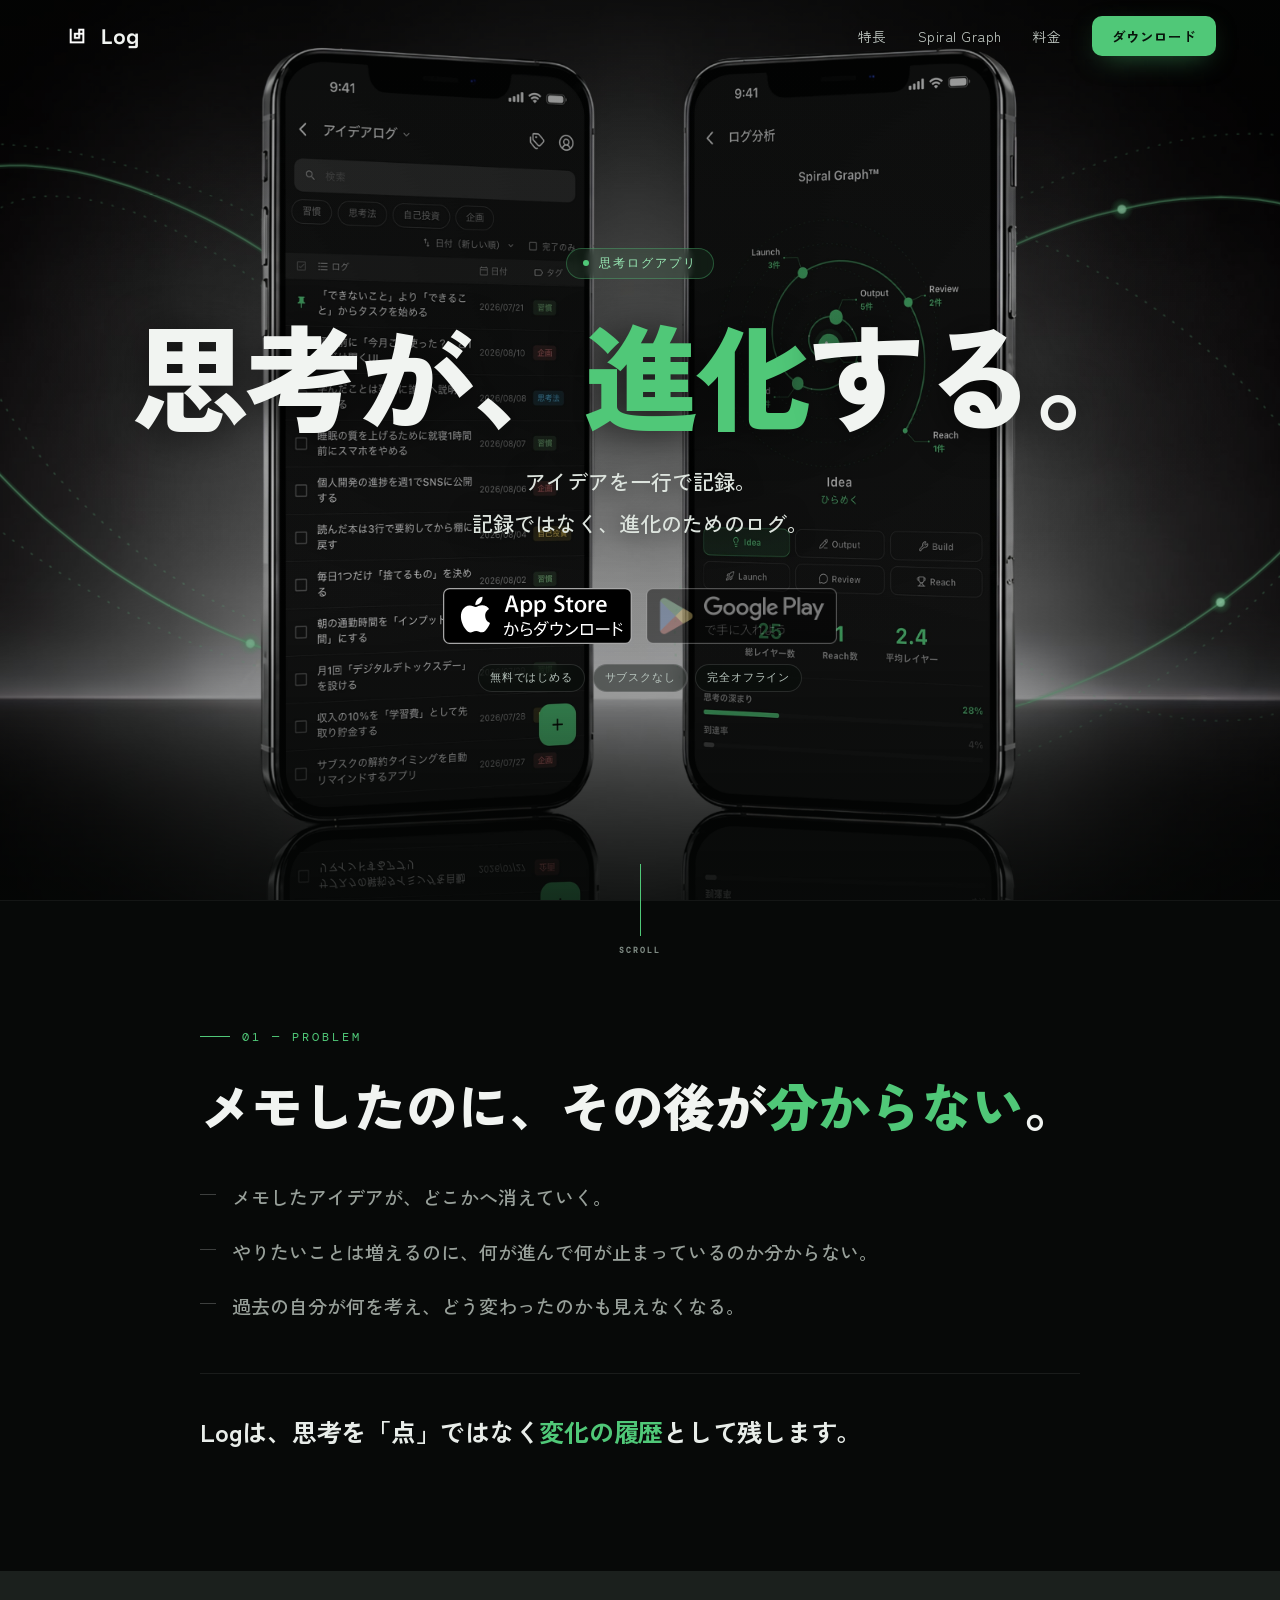
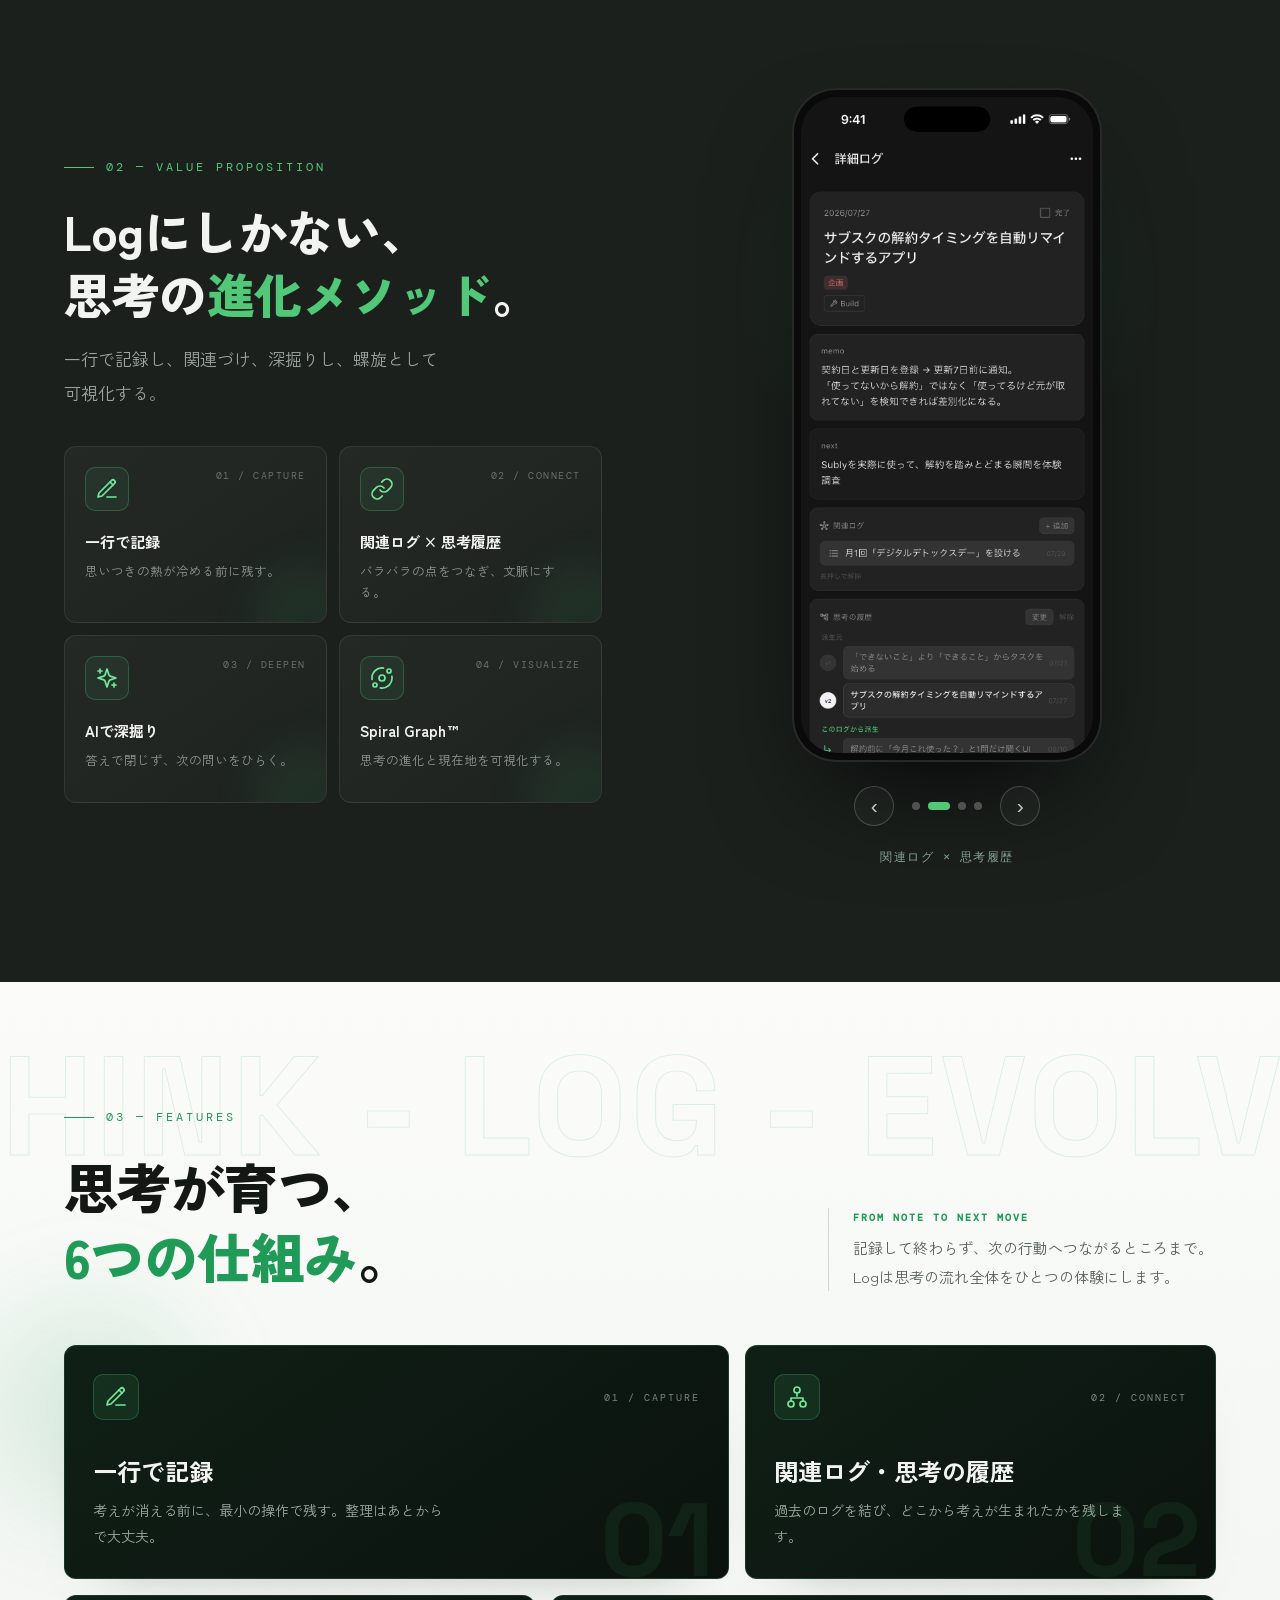
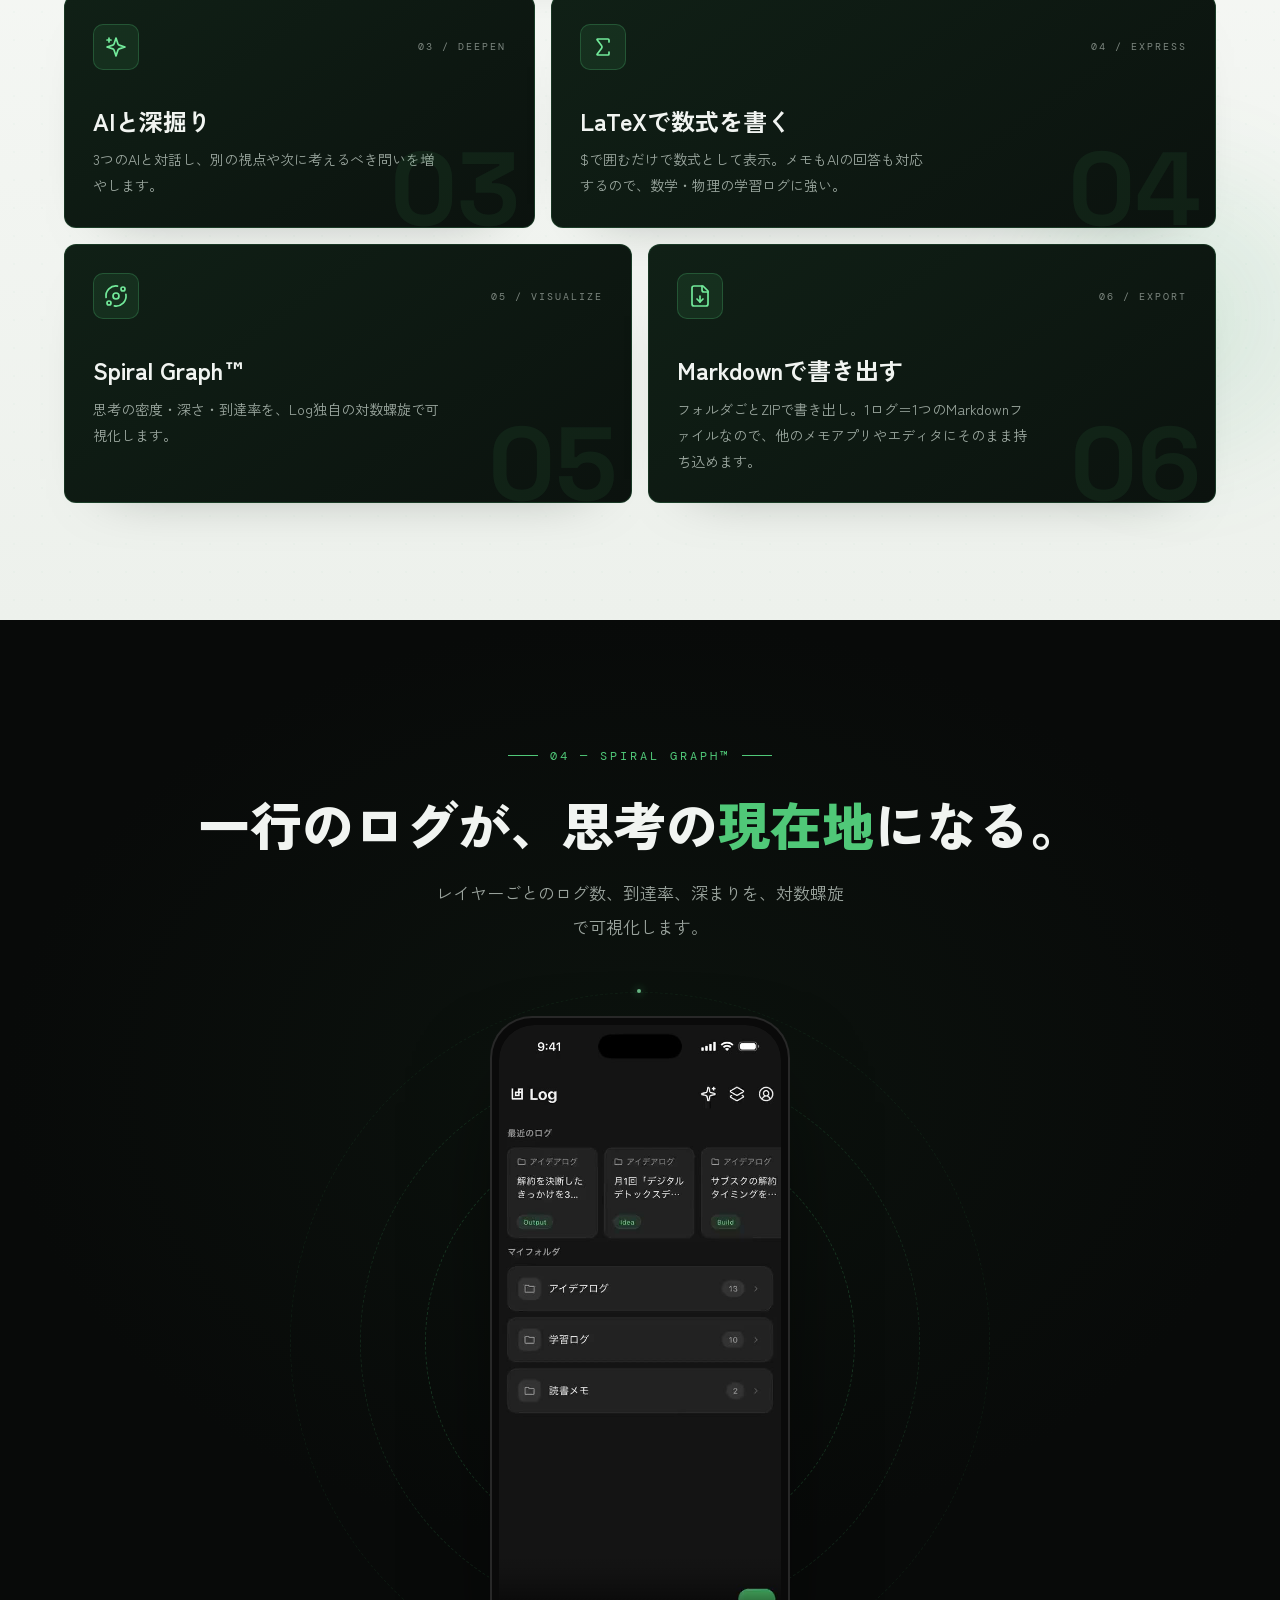
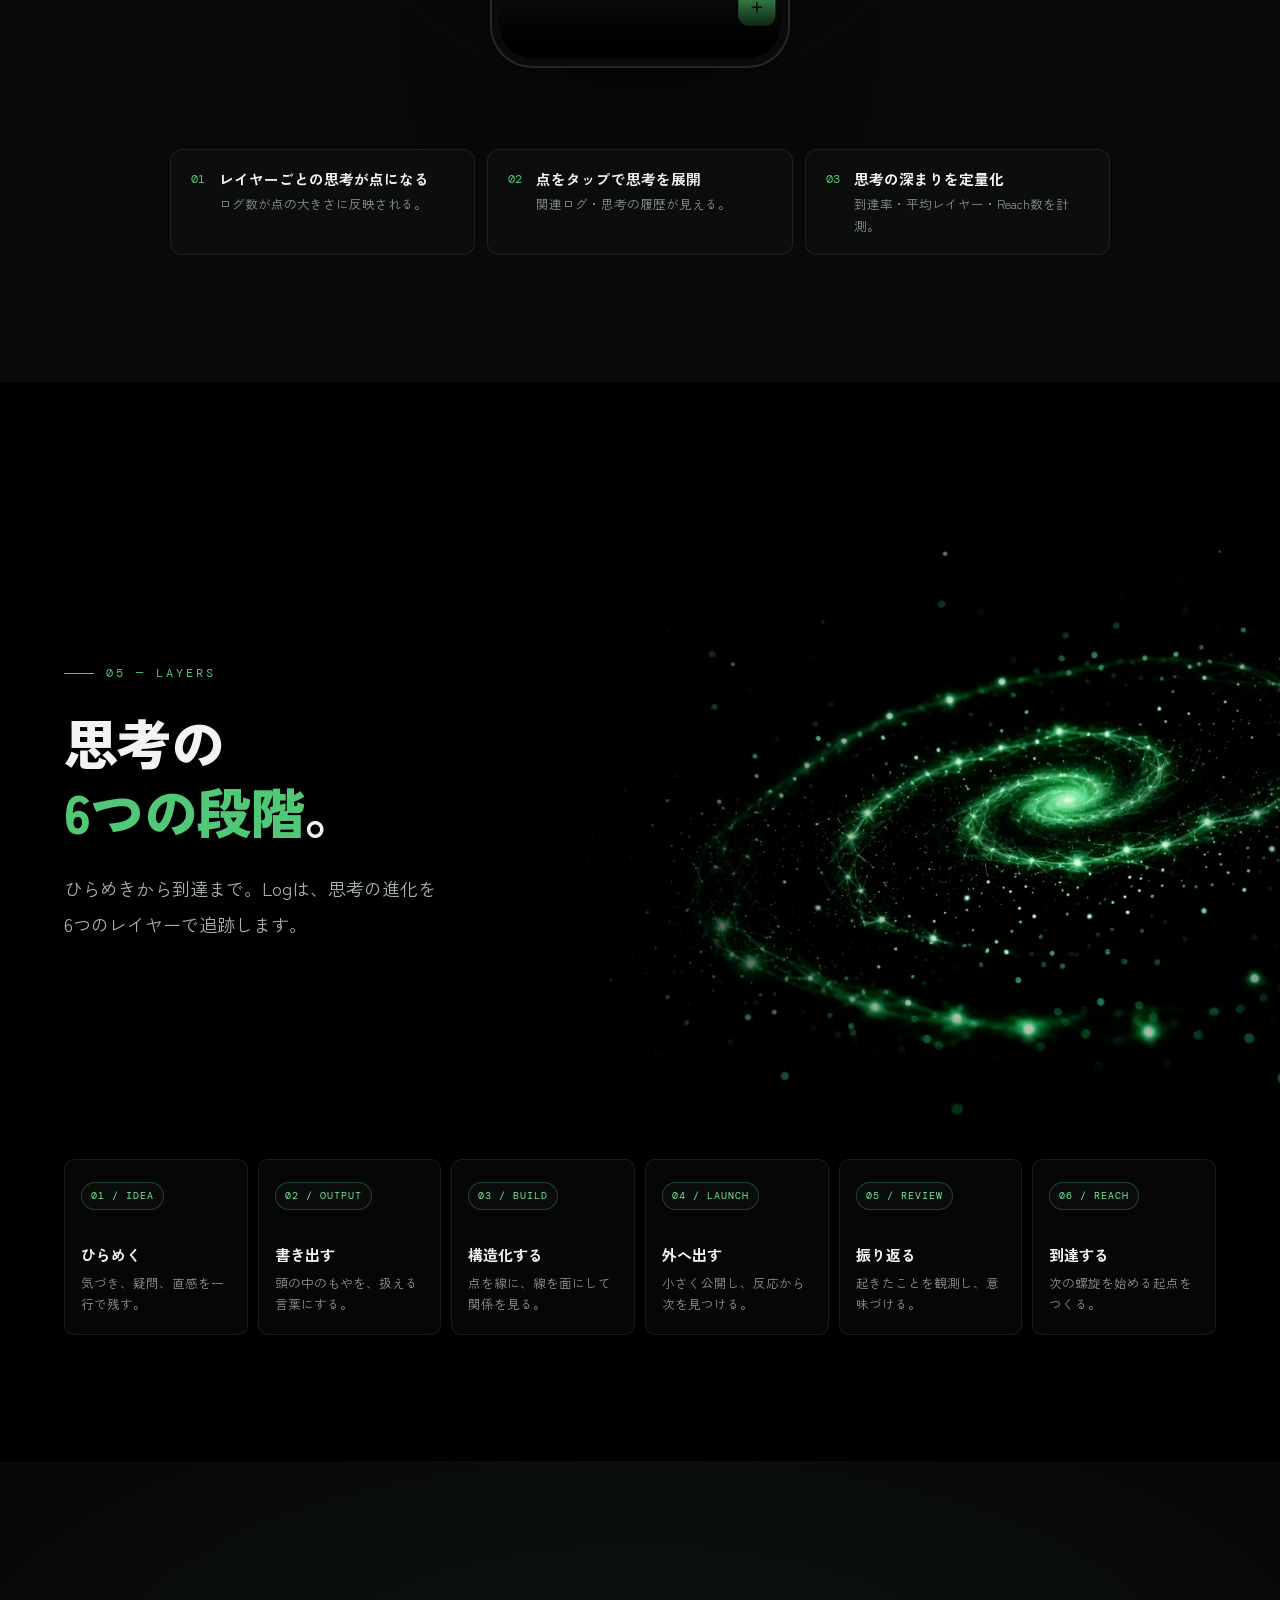
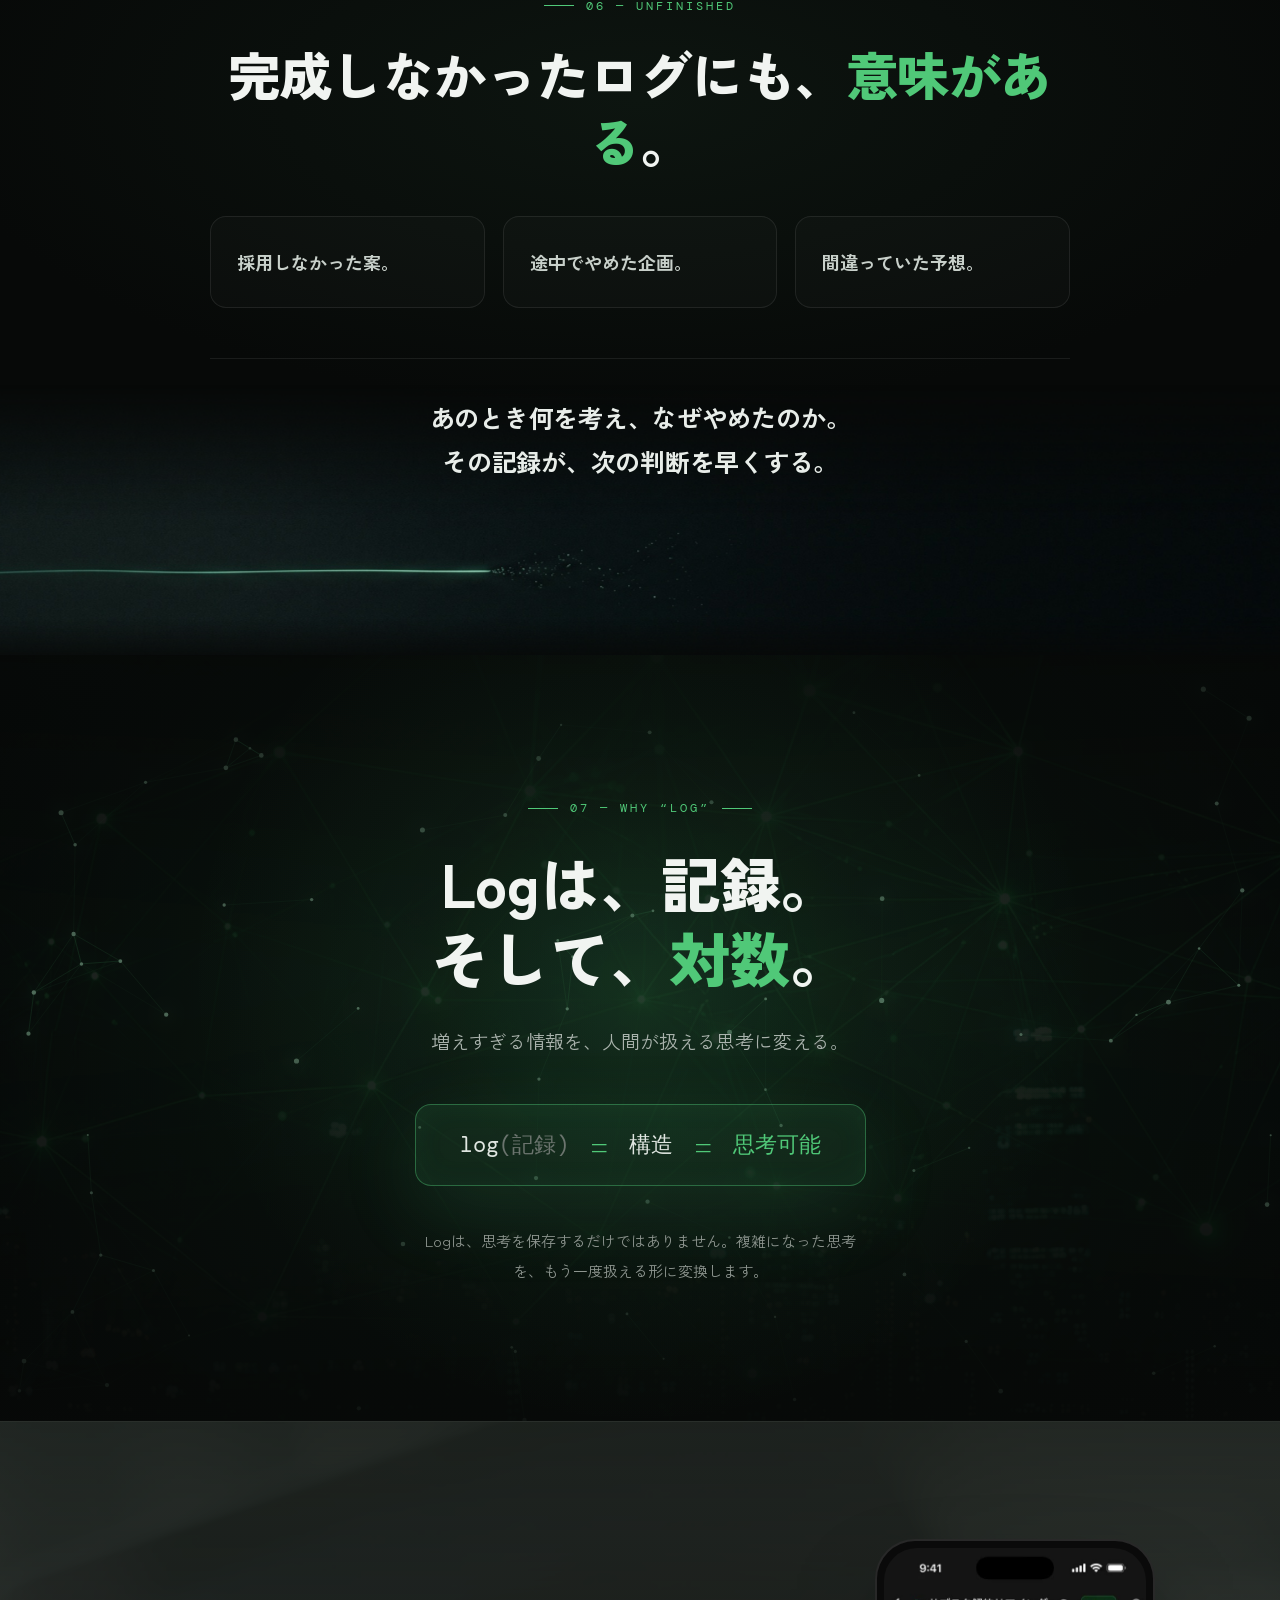
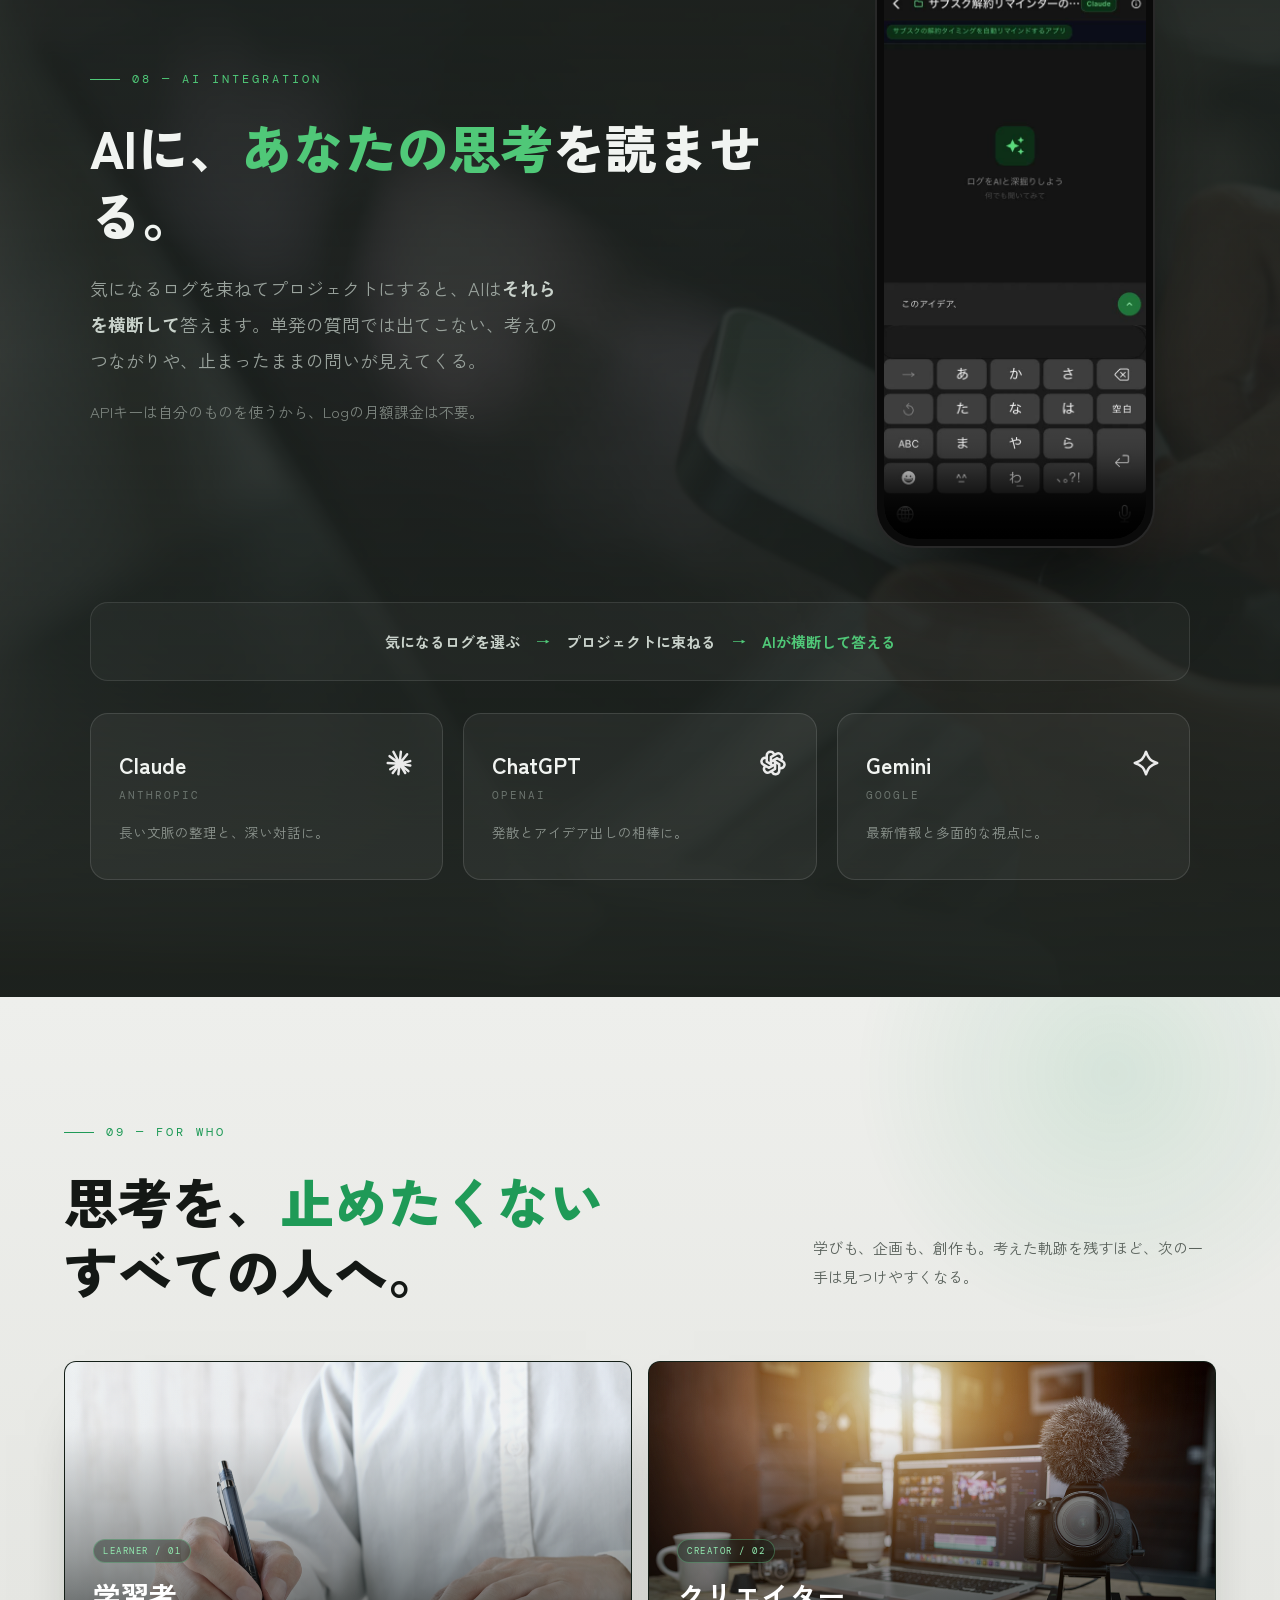
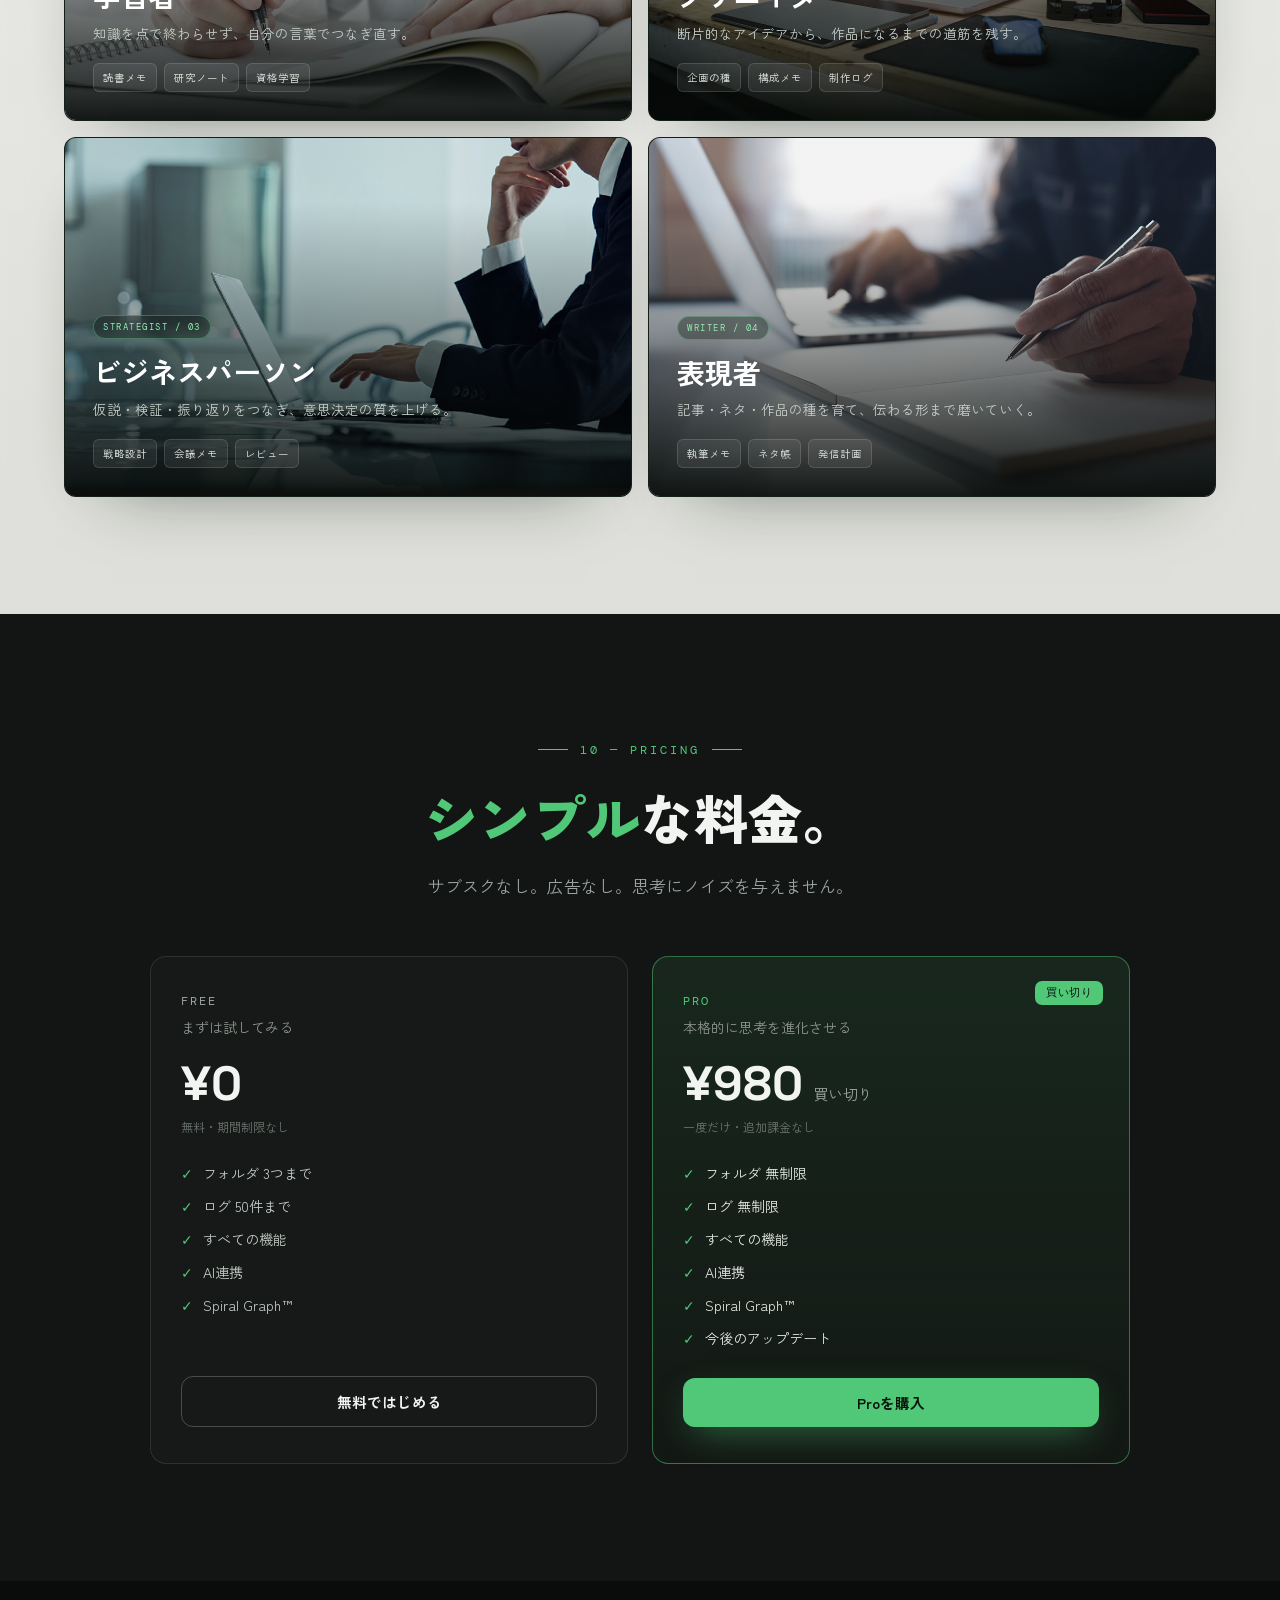
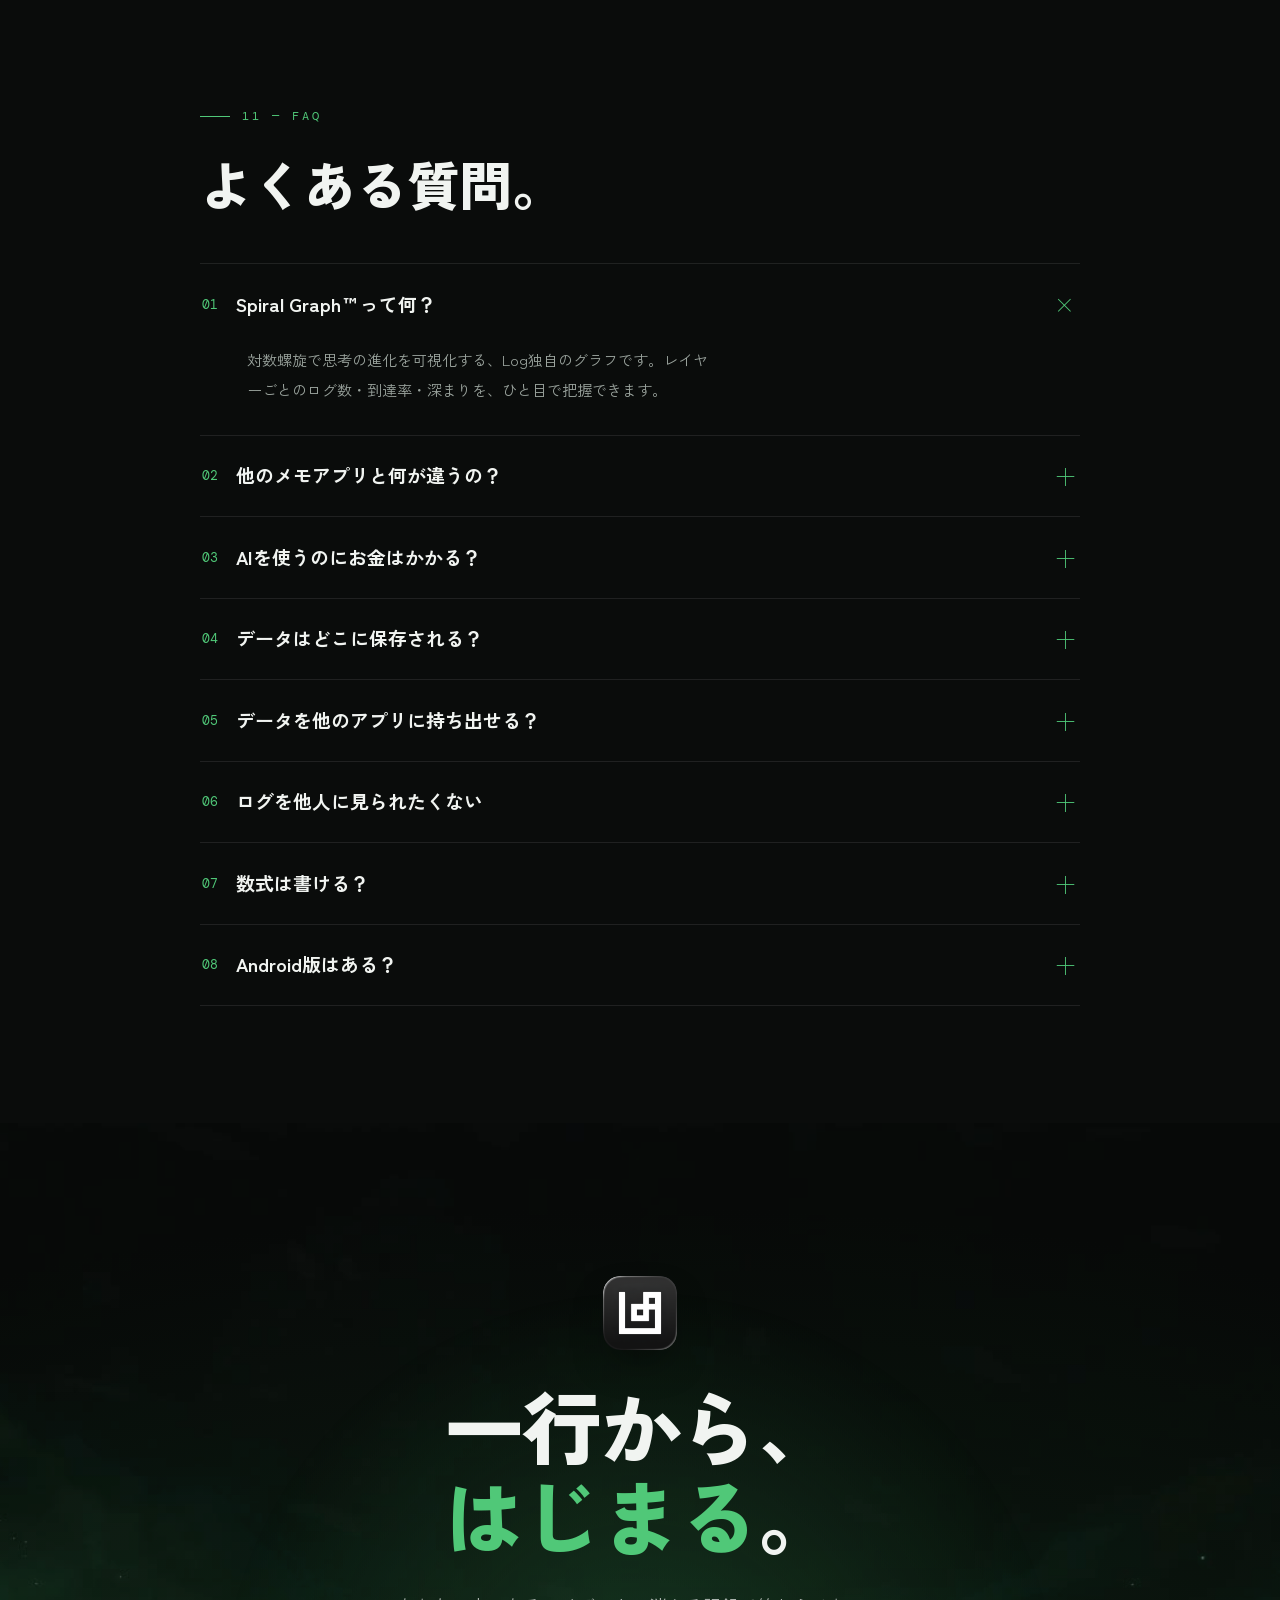
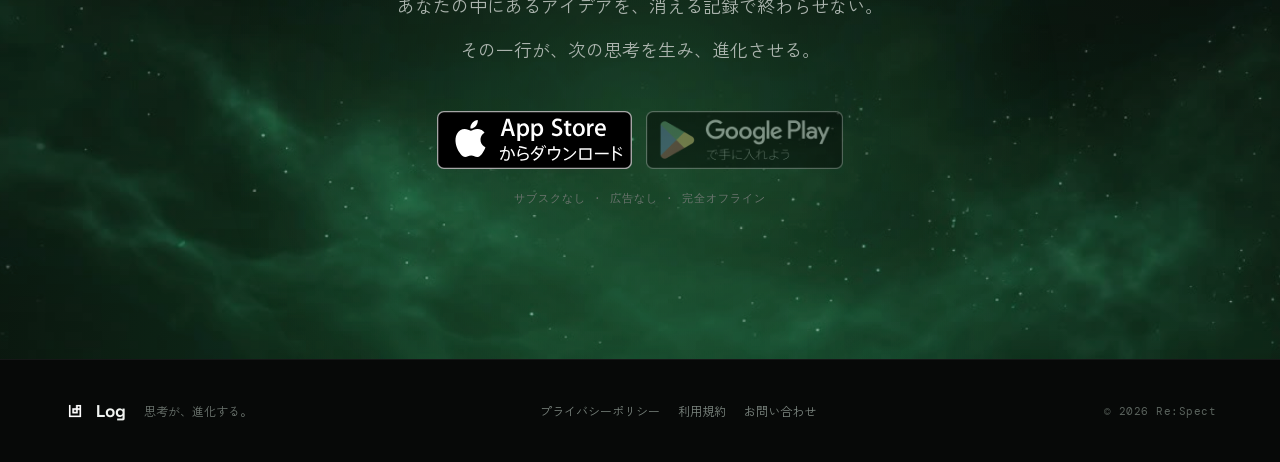
==== commit 17135cc1: "HERO端末画像をWebP化（1437KB→288KB）、元PNGはarchiveへ" ====
--- a/index.html
+++ b/index.html
@@ -82,7 +82,7 @@
   .lp-hero-layer{position:absolute;inset:-3%;background-size:cover;background-position:center;pointer-events:none}
   .lp-hero-light{background-image:url('assets/hero-light.jpg');animation:lp-hero-breathe 7.5s ease-in-out infinite}
   svg.lp-hero-orbits{position:absolute;inset:0;width:100%;height:100%;display:block}
-  .lp-hero-devices{position:absolute;inset:0;background-image:url('assets/hero-devices.png');background-size:cover;background-position:center;animation:lp-hero-float 9s ease-in-out infinite}
+  .lp-hero-devices{position:absolute;inset:0;background-image:url('assets/hero-devices.webp');background-size:cover;background-position:center;animation:lp-hero-float 9s ease-in-out infinite}
   @keyframes lp-hero-breathe{0%,100%{opacity:.9;filter:brightness(1)}50%{opacity:1;filter:brightness(1.16)}}
   @keyframes lp-hero-float{0%,100%{transform:translate3d(0,0,0)}50%{transform:translate3d(0,-13px,0)}}
   @media (prefers-reduced-motion:reduce){
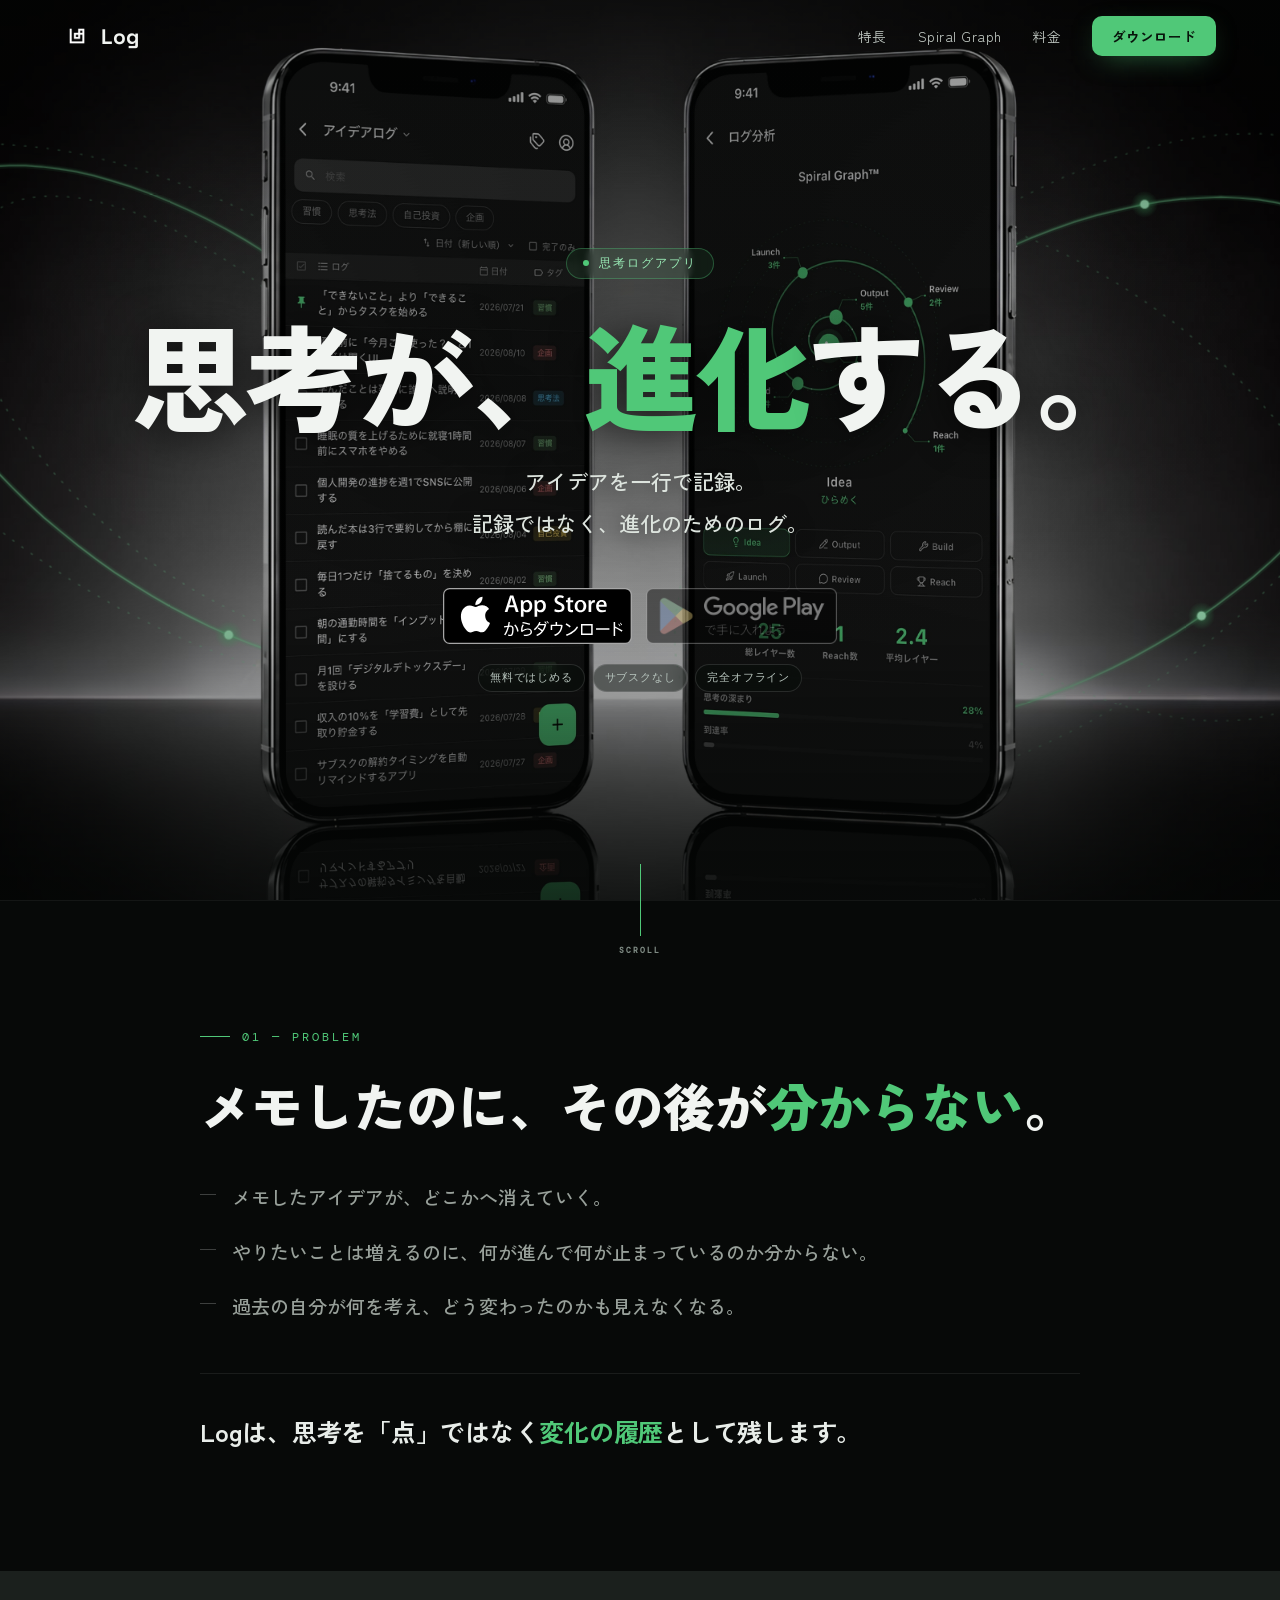
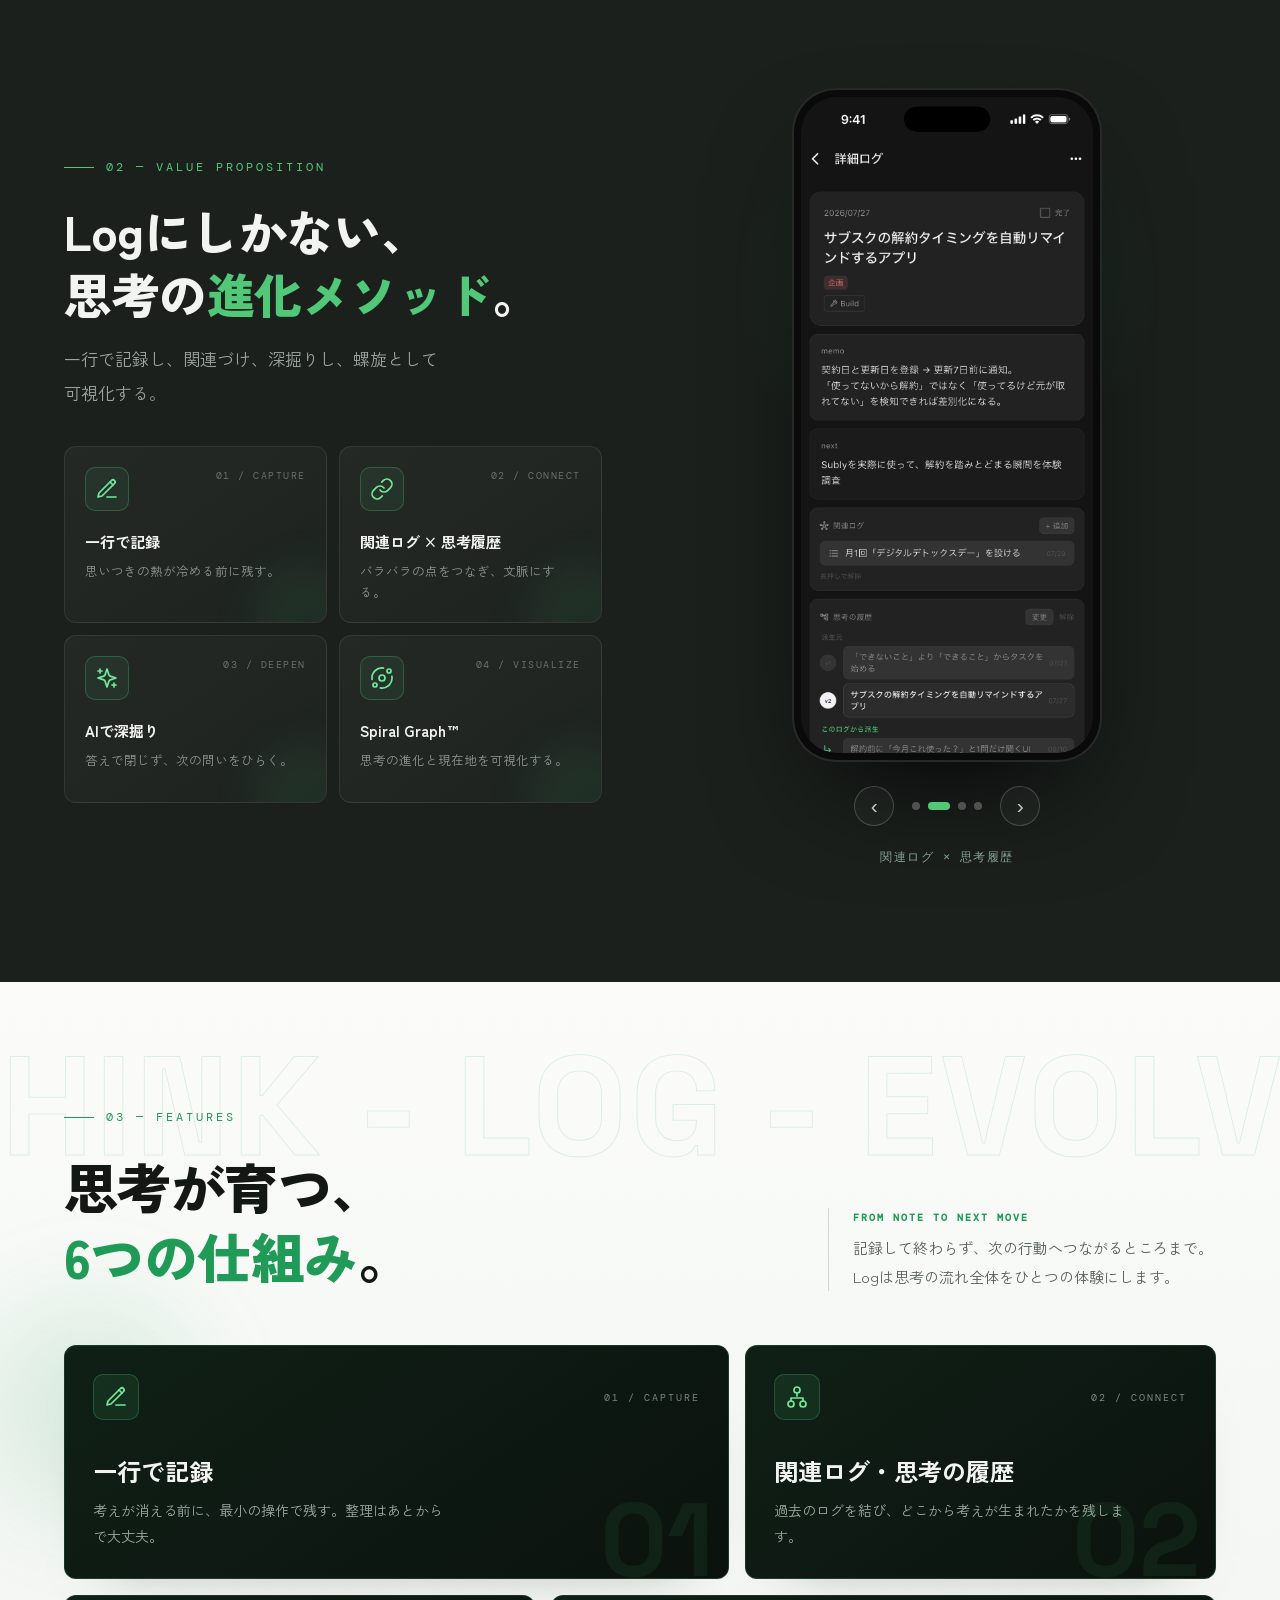
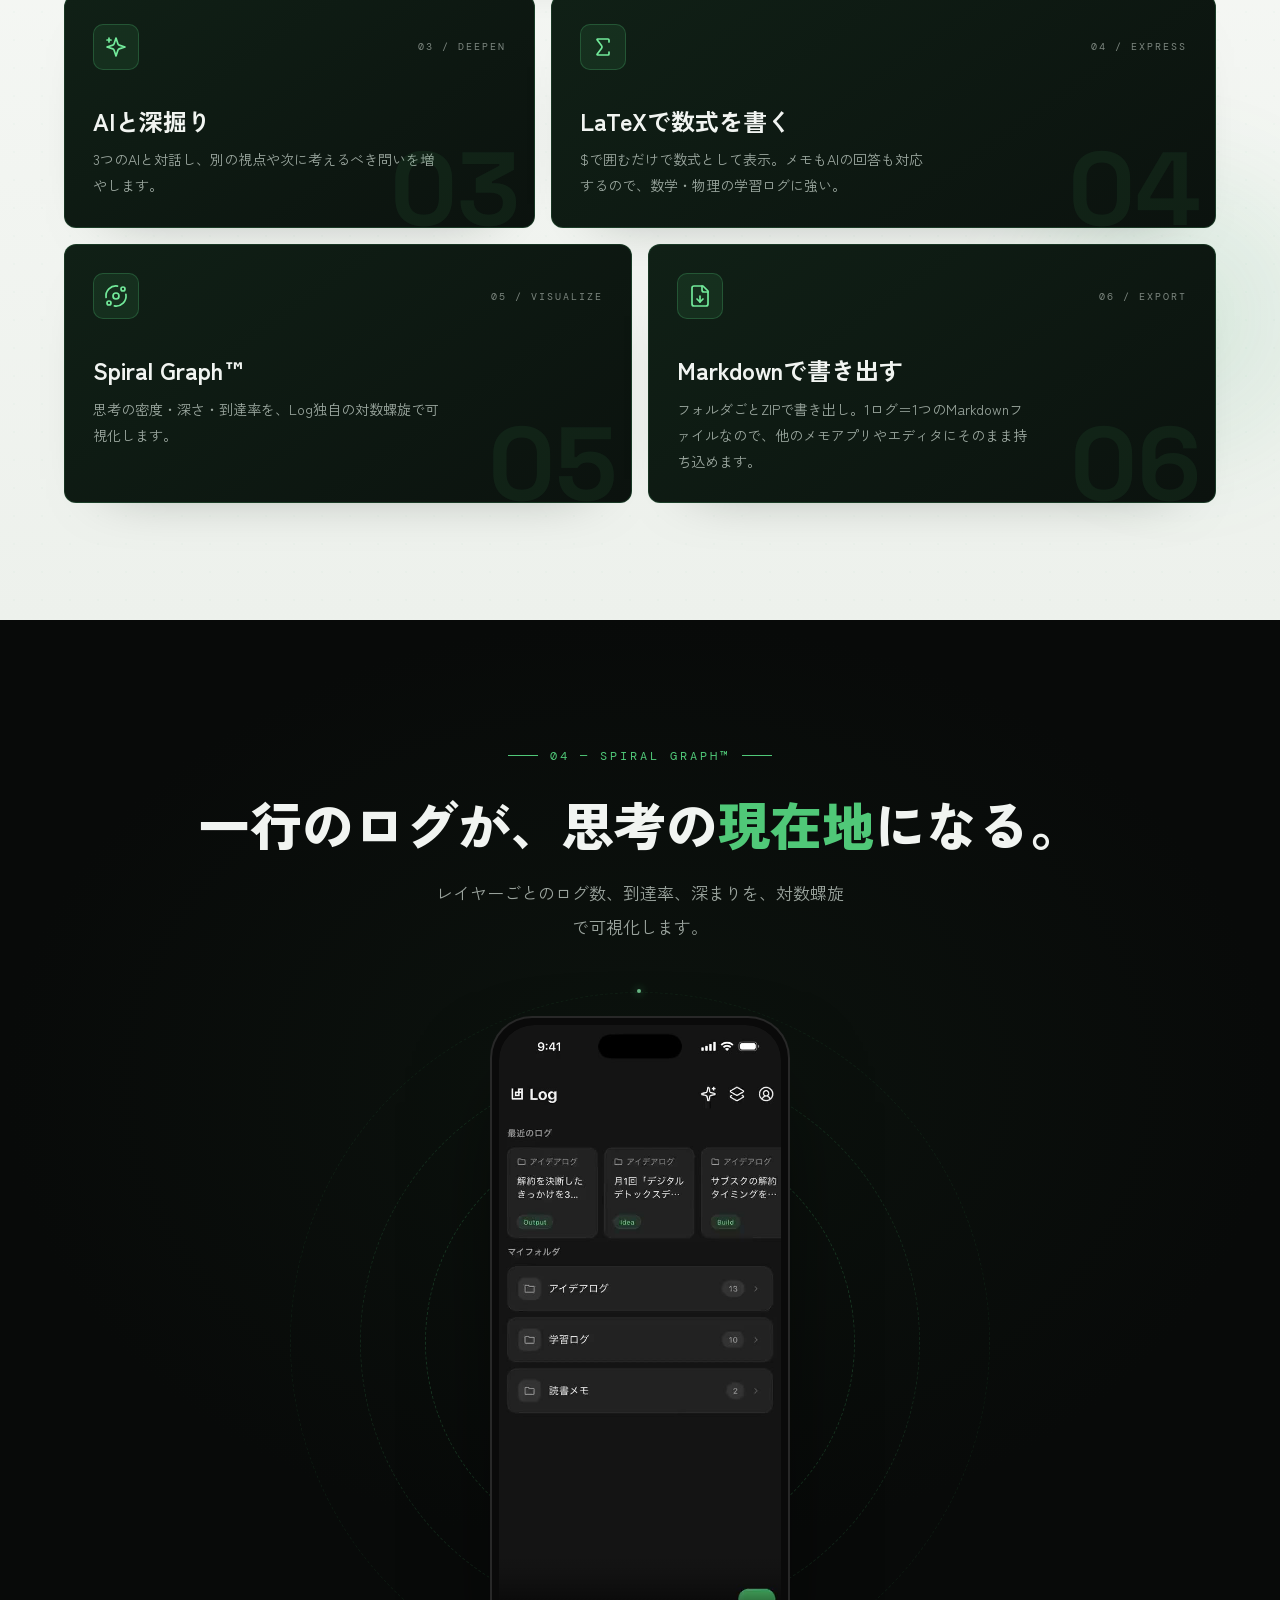
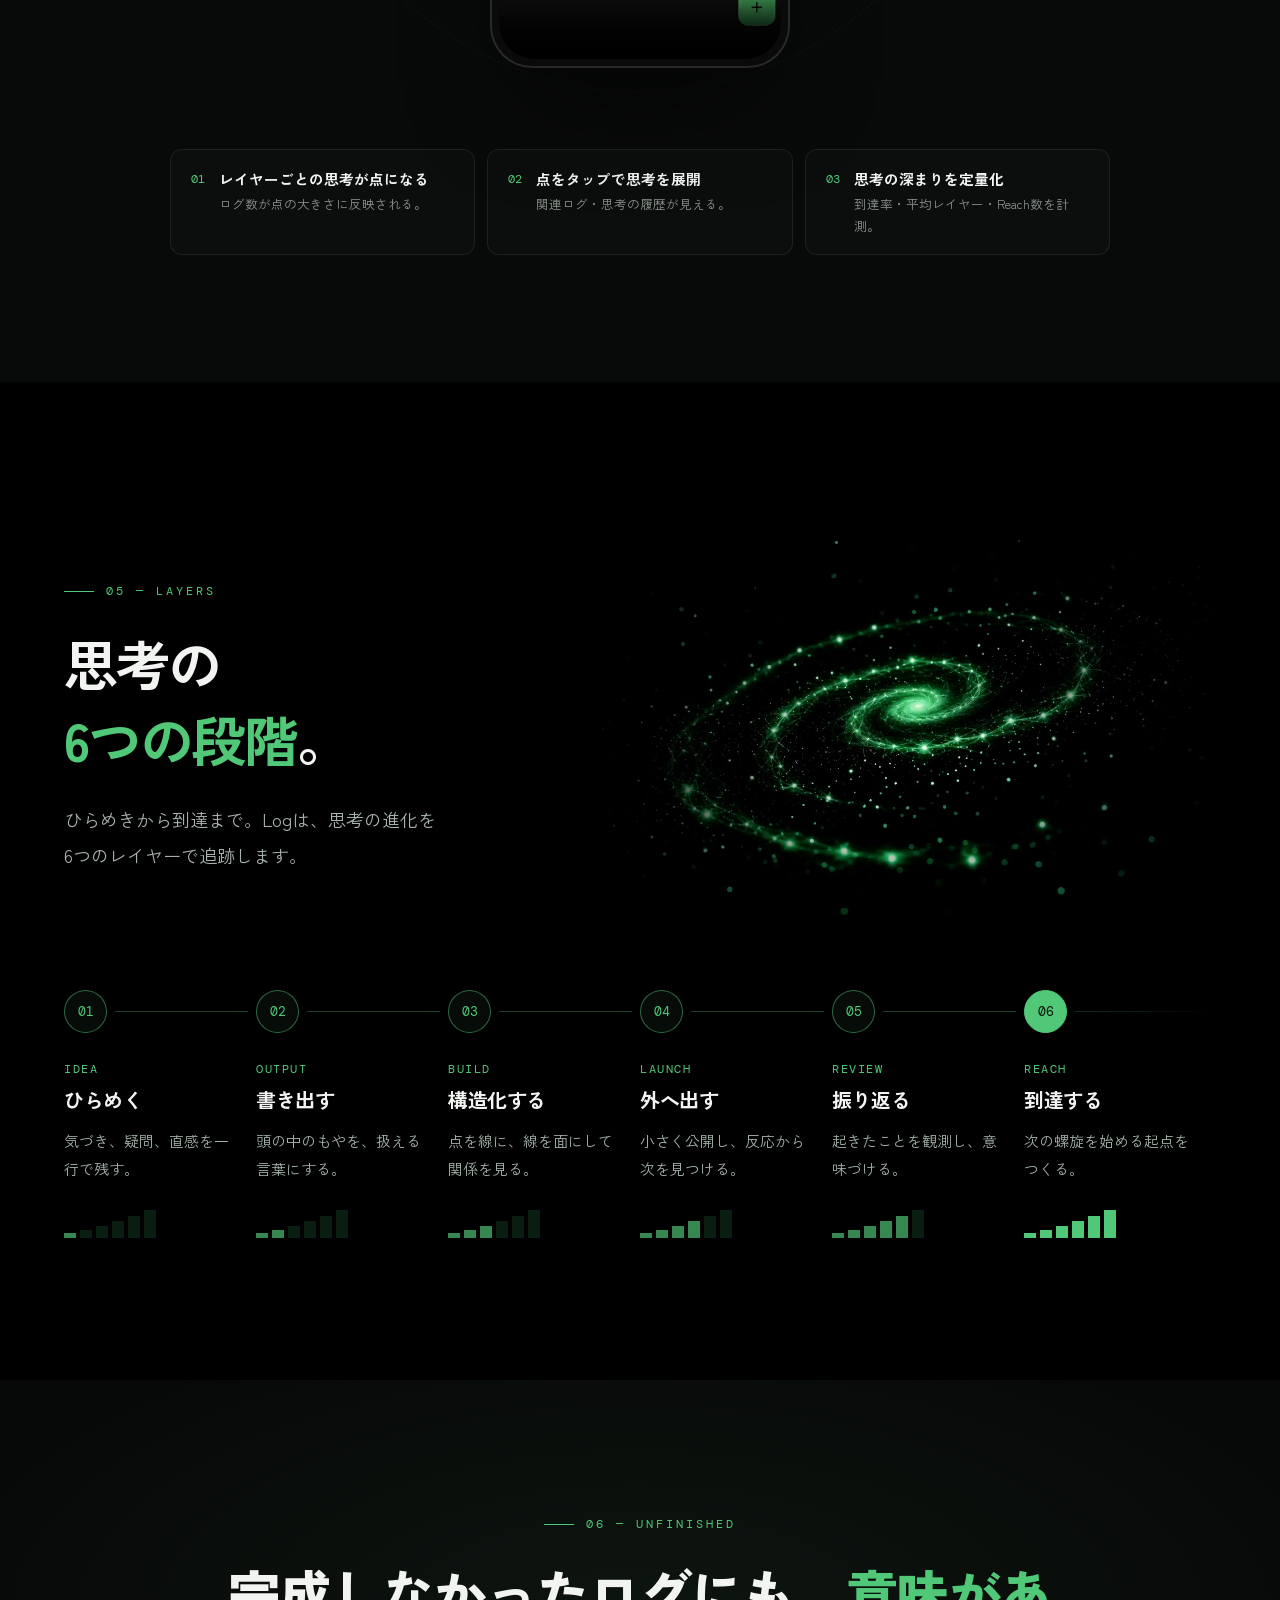
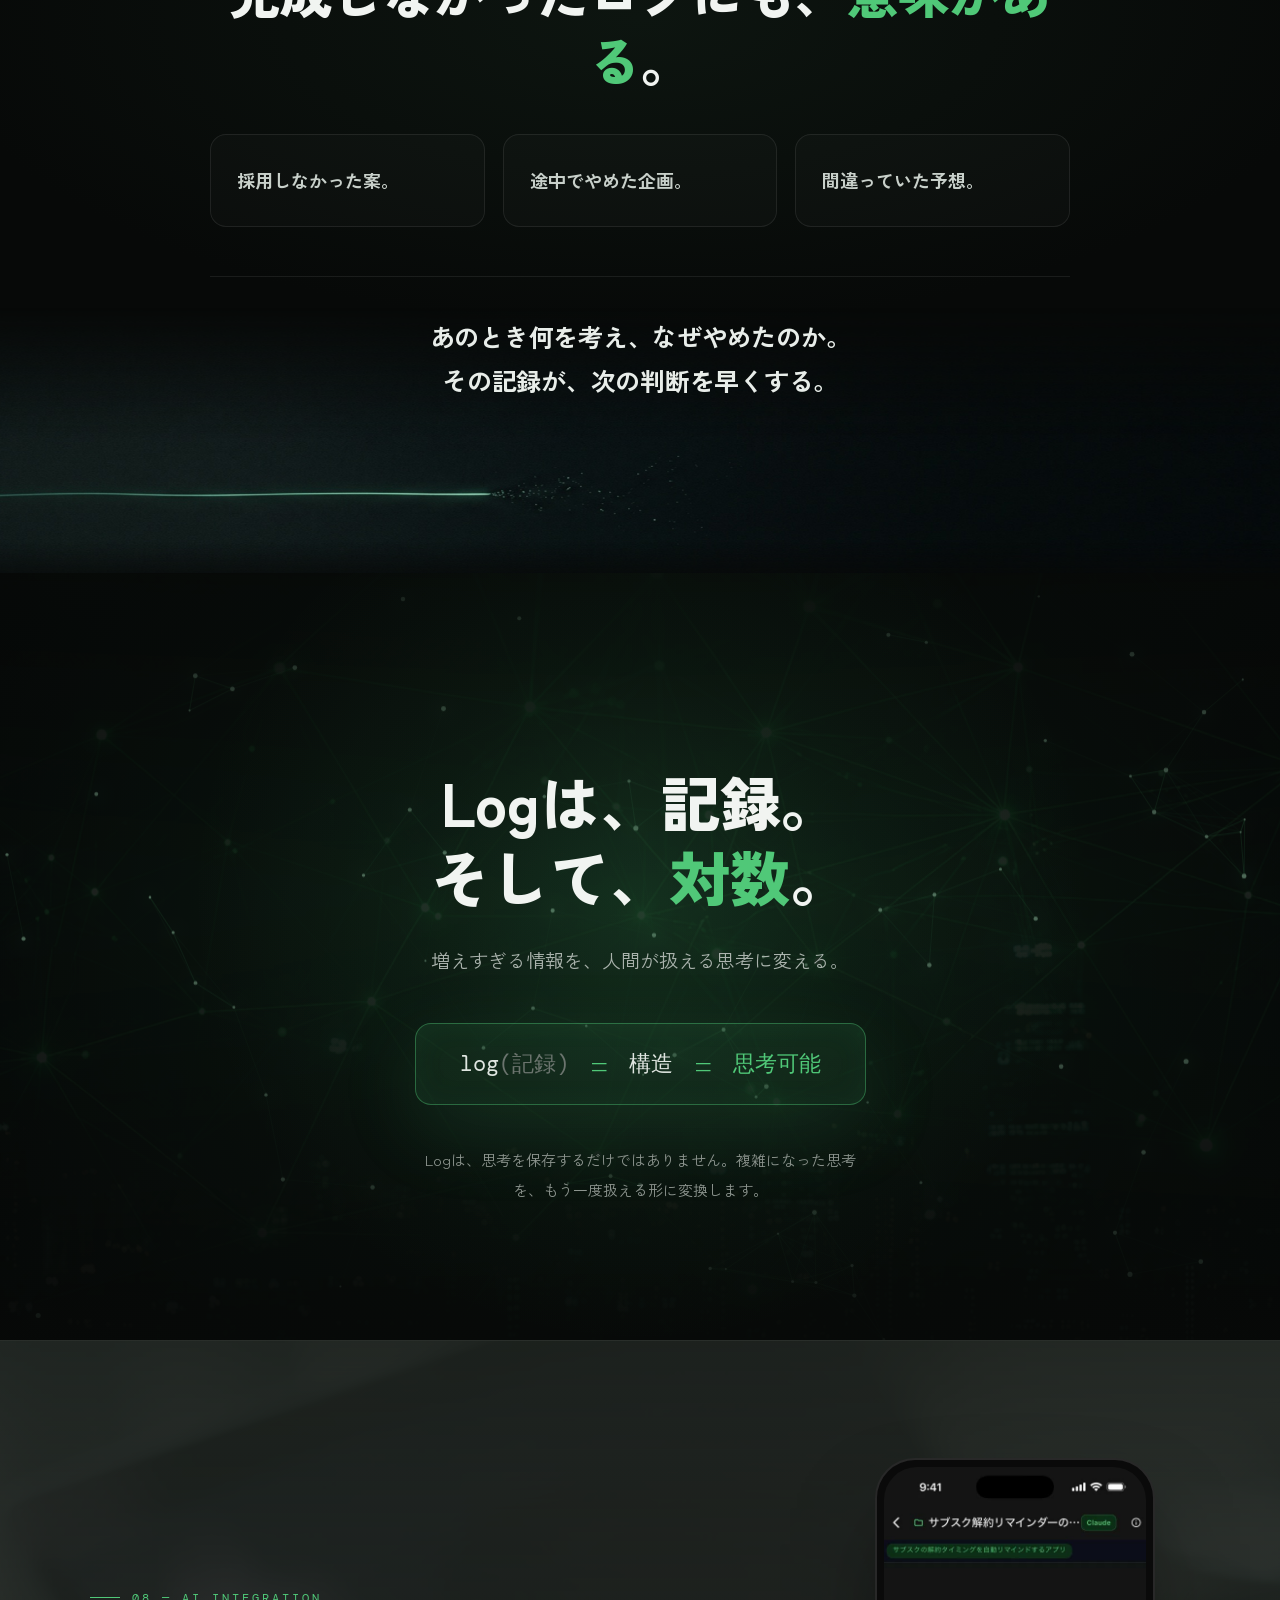
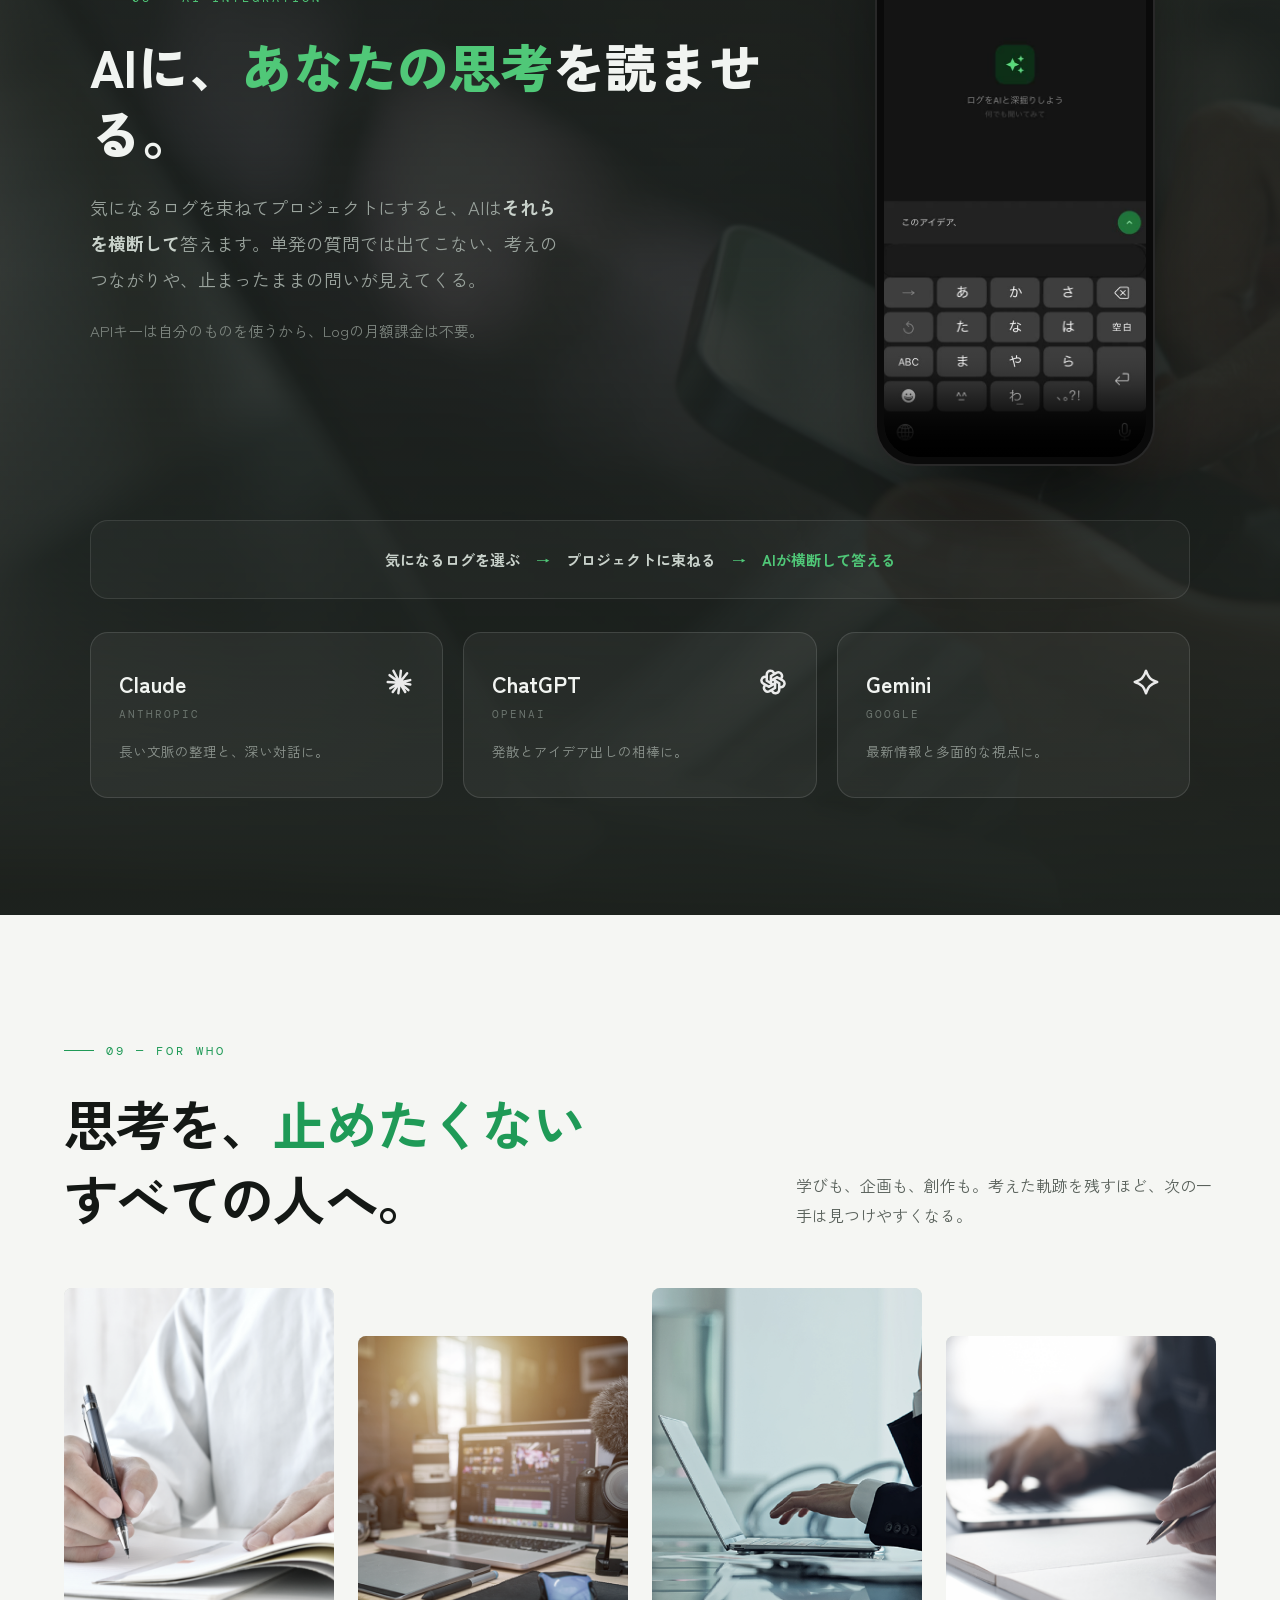
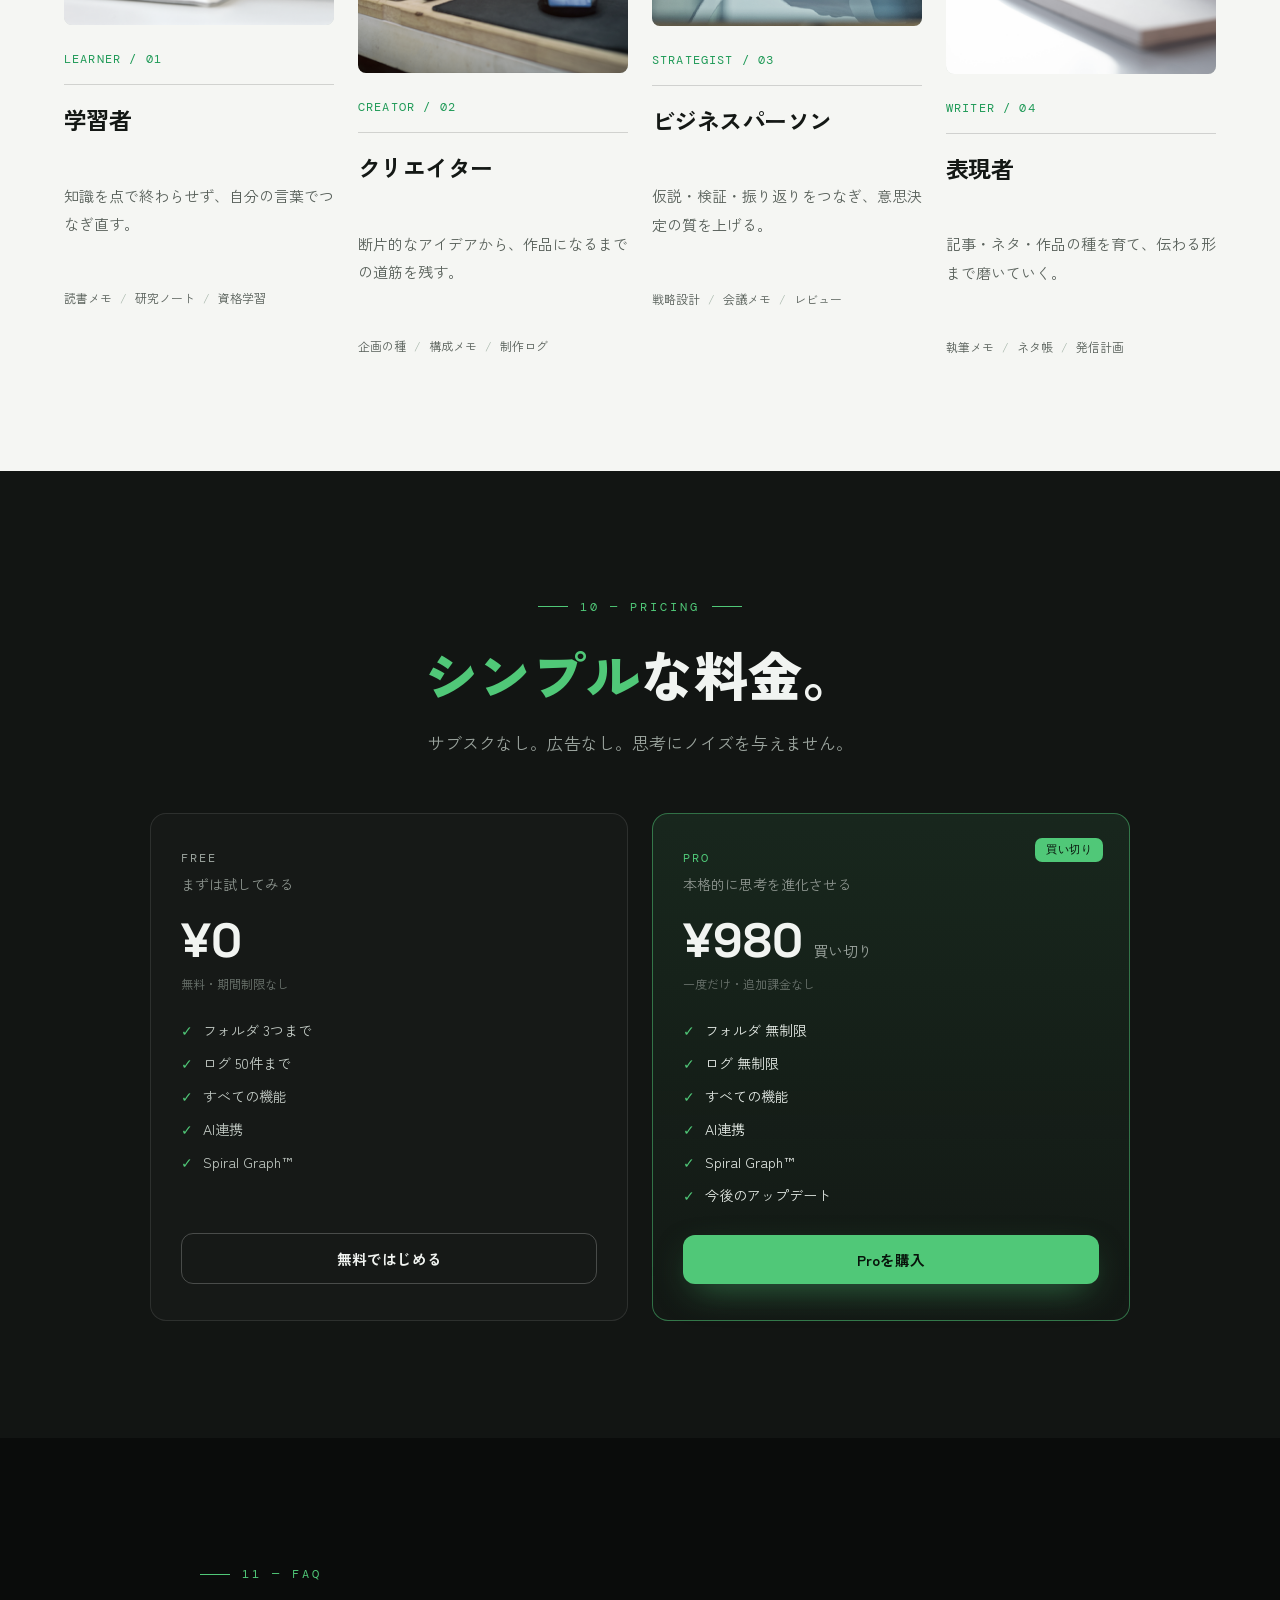
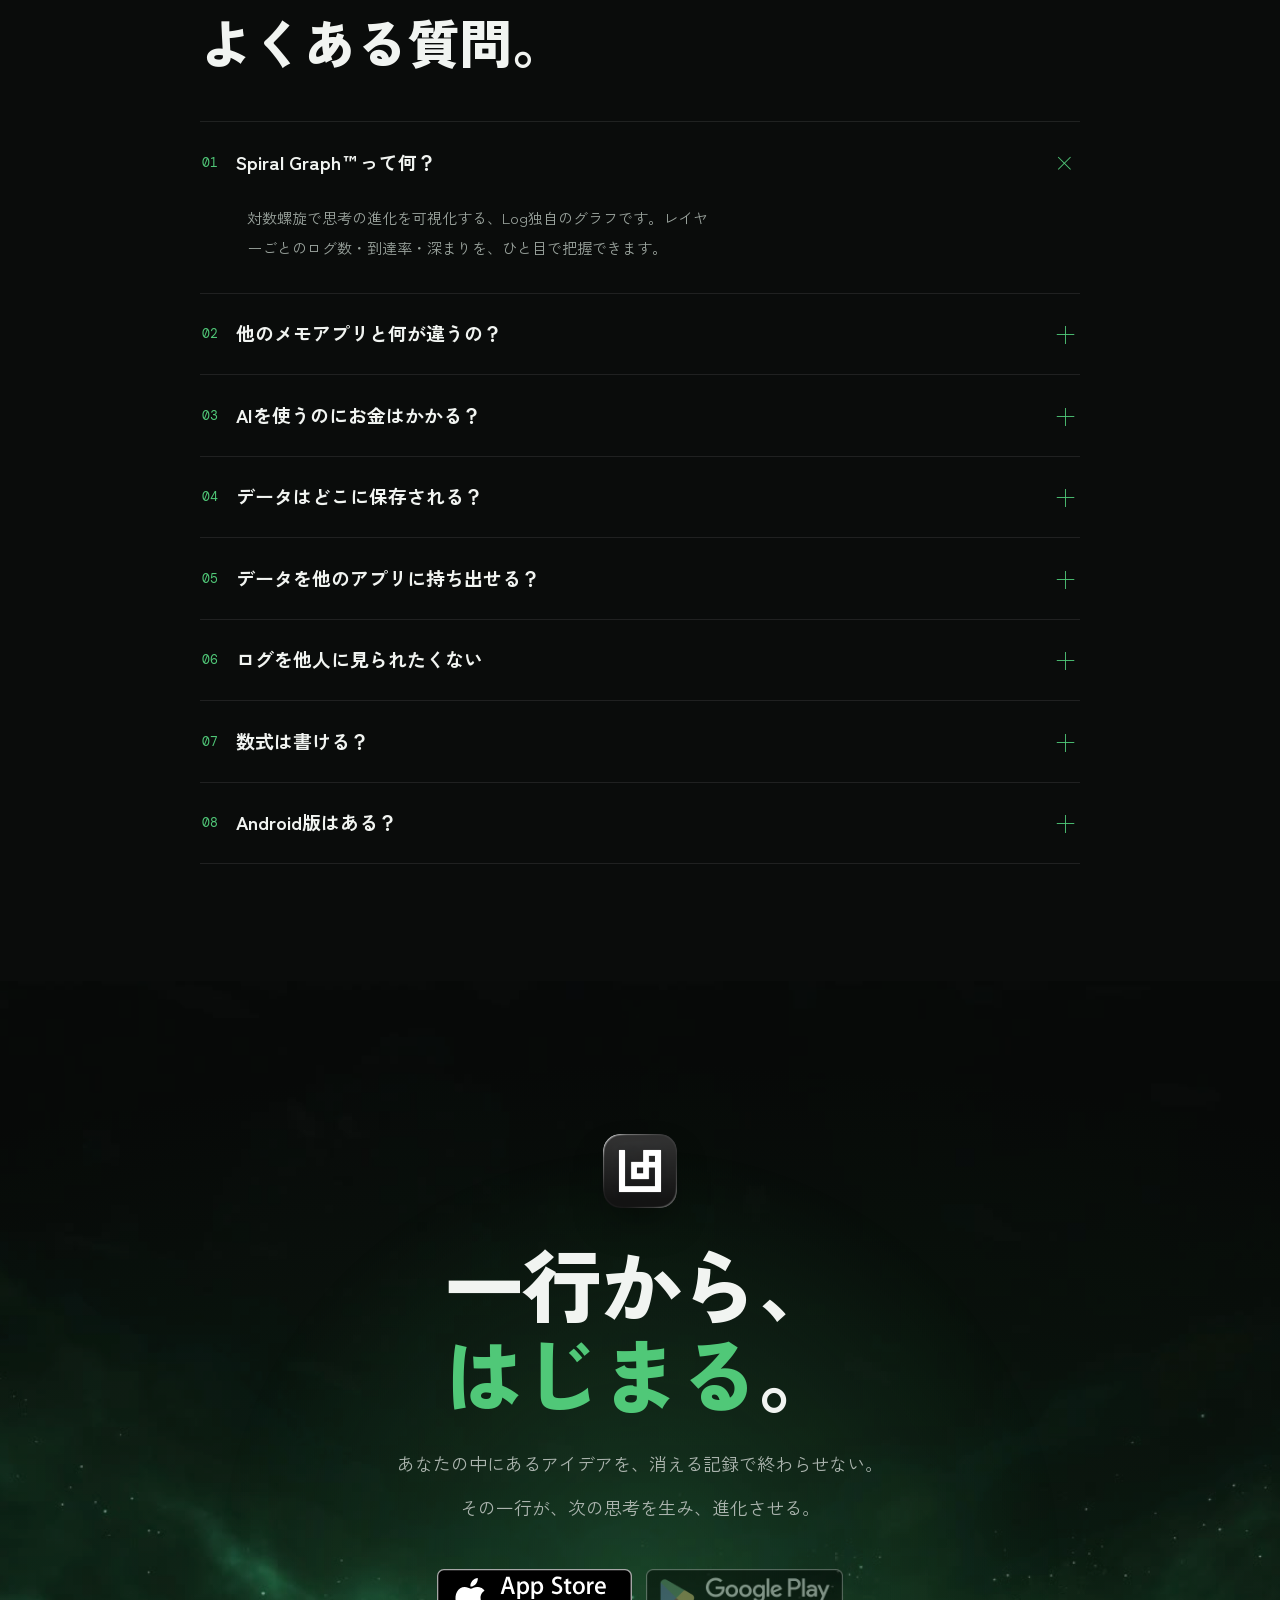
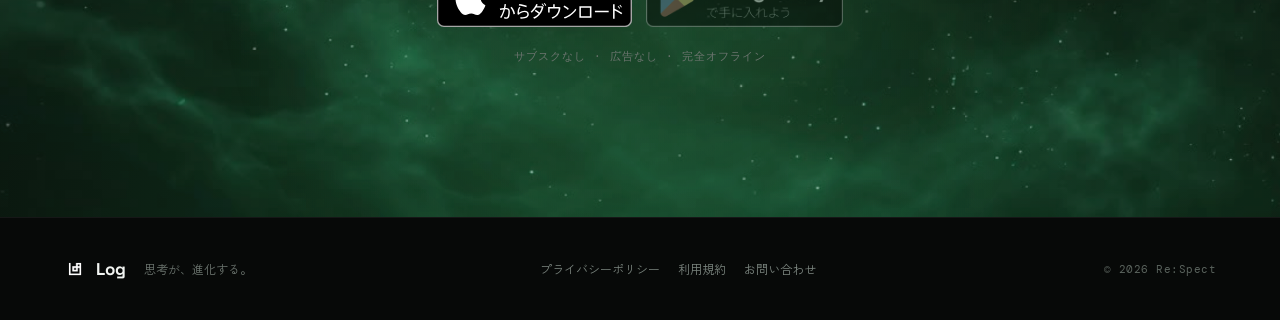
==== commit 74226c54: "Refresh Layers and For Who sections with existing Log greens" ====
--- a/index.html
+++ b/index.html
@@ -239,6 +239,7 @@
     .lp-hero-phone,.lp-ai-phone{animation:none !important}
   }
 </style>
+<link rel="stylesheet" href="assets/design-sections.css">
 </head>
 <body>
 <div id="lp-root" style="background:#0a0c0b">
@@ -454,38 +455,14 @@
           </video>
         </div>
       </div>
-      <div class="lp-layer-track">
-        <div data-reveal class="lp-layer-card">
-          <div class="lp-layer-num">01 / IDEA</div>
-          <strong>ひらめく</strong>
-          <p>気づき、疑問、直感を一行で残す。</p>
-        </div>
-        <div data-reveal data-delay="60" class="lp-layer-card">
-          <div class="lp-layer-num">02 / OUTPUT</div>
-          <strong>書き出す</strong>
-          <p>頭の中のもやを、扱える言葉にする。</p>
-        </div>
-        <div data-reveal data-delay="120" class="lp-layer-card">
-          <div class="lp-layer-num">03 / BUILD</div>
-          <strong>構造化する</strong>
-          <p>点を線に、線を面にして関係を見る。</p>
-        </div>
-        <div data-reveal data-delay="180" class="lp-layer-card">
-          <div class="lp-layer-num">04 / LAUNCH</div>
-          <strong>外へ出す</strong>
-          <p>小さく公開し、反応から次を見つける。</p>
-        </div>
-        <div data-reveal data-delay="240" class="lp-layer-card">
-          <div class="lp-layer-num">05 / REVIEW</div>
-          <strong>振り返る</strong>
-          <p>起きたことを観測し、意味づける。</p>
-        </div>
-        <div data-reveal data-delay="300" class="lp-layer-card">
-          <div class="lp-layer-num">06 / REACH</div>
-          <strong>到達する</strong>
-          <p>次の螺旋を始める起点をつくる。</p>
-        </div>
-      </div>
+      <ol class="lp-layer-track" aria-label="思考の6つのレイヤー">
+        <li data-reveal class="lp-layer-card"><span class="lp-layer-num">01</span><span class="lp-layer-word">IDEA</span><strong>ひらめく</strong><p>気づき、疑問、直感を一行で残す。</p><div class="lp-layer-depth" aria-hidden="true"><i class="is-filled"></i><i></i><i></i><i></i><i></i><i></i></div></li>
+        <li data-reveal data-delay="60" class="lp-layer-card"><span class="lp-layer-num">02</span><span class="lp-layer-word">OUTPUT</span><strong>書き出す</strong><p>頭の中のもやを、扱える言葉にする。</p><div class="lp-layer-depth" aria-hidden="true"><i class="is-filled"></i><i class="is-filled"></i><i></i><i></i><i></i><i></i></div></li>
+        <li data-reveal data-delay="120" class="lp-layer-card"><span class="lp-layer-num">03</span><span class="lp-layer-word">BUILD</span><strong>構造化する</strong><p>点を線に、線を面にして関係を見る。</p><div class="lp-layer-depth" aria-hidden="true"><i class="is-filled"></i><i class="is-filled"></i><i class="is-filled"></i><i></i><i></i><i></i></div></li>
+        <li data-reveal data-delay="180" class="lp-layer-card"><span class="lp-layer-num">04</span><span class="lp-layer-word">LAUNCH</span><strong>外へ出す</strong><p>小さく公開し、反応から次を見つける。</p><div class="lp-layer-depth" aria-hidden="true"><i class="is-filled"></i><i class="is-filled"></i><i class="is-filled"></i><i class="is-filled"></i><i></i><i></i></div></li>
+        <li data-reveal data-delay="240" class="lp-layer-card"><span class="lp-layer-num">05</span><span class="lp-layer-word">REVIEW</span><strong>振り返る</strong><p>起きたことを観測し、意味づける。</p><div class="lp-layer-depth" aria-hidden="true"><i class="is-filled"></i><i class="is-filled"></i><i class="is-filled"></i><i class="is-filled"></i><i class="is-filled"></i><i></i></div></li>
+        <li data-reveal data-delay="300" class="lp-layer-card"><span class="lp-layer-num">06</span><span class="lp-layer-word">REACH</span><strong>到達する</strong><p>次の螺旋を始める起点をつくる。</p><div class="lp-layer-depth" aria-hidden="true"><i class="is-filled"></i><i class="is-filled"></i><i class="is-filled"></i><i class="is-filled"></i><i class="is-filled"></i><i class="is-filled"></i></div></li>
+      </ol>
     </div>
   </section>
 
@@ -595,19 +572,19 @@
       </div>
       <div class="lp-who-grid">
         <article data-reveal class="lp-who-card">
-          <img src="assets/photo-student.png" alt="ノートを広げて学ぶ人" loading="lazy">
+          <figure class="lp-who-photo"><img src="assets/photo-student.png" alt="ノートを広げて学ぶ人" loading="lazy"></figure>
           <div class="lp-who-content"><span class="lp-who-tag">LEARNER / 01</span><h3>学習者</h3><p>知識を点で終わらせず、自分の言葉でつなぎ直す。</p><div class="lp-who-use"><span>読書メモ</span><span>研究ノート</span><span>資格学習</span></div></div>
         </article>
         <article data-reveal data-delay="80" class="lp-who-card">
-          <img src="assets/photo-creator.png" alt="アイデアをスケッチするクリエイター" loading="lazy">
+          <figure class="lp-who-photo"><img src="assets/photo-creator.png" alt="アイデアをスケッチするクリエイター" loading="lazy"></figure>
           <div class="lp-who-content"><span class="lp-who-tag">CREATOR / 02</span><h3>クリエイター</h3><p>断片的なアイデアから、作品になるまでの道筋を残す。</p><div class="lp-who-use"><span>企画の種</span><span>構成メモ</span><span>制作ログ</span></div></div>
         </article>
         <article data-reveal data-delay="160" class="lp-who-card">
-          <img src="assets/photo-business.png" alt="企画を検討するビジネスパーソン" loading="lazy">
+          <figure class="lp-who-photo"><img src="assets/photo-business.png" alt="企画を検討するビジネスパーソン" loading="lazy"></figure>
           <div class="lp-who-content"><span class="lp-who-tag">STRATEGIST / 03</span><h3>ビジネスパーソン</h3><p>仮説・検証・振り返りをつなぎ、意思決定の質を上げる。</p><div class="lp-who-use"><span>戦略設計</span><span>会議メモ</span><span>レビュー</span></div></div>
         </article>
         <article data-reveal data-delay="240" class="lp-who-card">
-          <img src="assets/photo-laptop.png" alt="ラップトップで文章を書く表現者" loading="lazy">
+          <figure class="lp-who-photo"><img src="assets/photo-laptop.png" alt="ラップトップで文章を書く表現者" loading="lazy"></figure>
           <div class="lp-who-content"><span class="lp-who-tag">WRITER / 04</span><h3>表現者</h3><p>記事・ネタ・作品の種を育て、伝わる形まで磨いていく。</p><div class="lp-who-use"><span>執筆メモ</span><span>ネタ帳</span><span>発信計画</span></div></div>
         </article>
       </div>
--- a/assets/design-sections.css
+++ b/assets/design-sections.css
@@ -0,0 +1,87 @@
+/* Approved update: 05 LAYERS and 09 FOR WHO only.
+   Green matches the existing site: #50c878 on dark, #1f9a57 on light. */
+#layers,#forwho{font-feature-settings:"palt"}
+#layers h2,#forwho h2{font-weight:700!important;letter-spacing:-.035em!important;line-height:1.4!important;text-wrap:balance}
+#layers p,#forwho p{text-wrap:pretty}
+
+/* 05 — One continuous thought, six distinct stages. */
+#layers .lp-layers-showcase{grid-template-columns:minmax(0,.9fr) minmax(0,1.1fr);gap:36px}
+#layers .lp-layers-art{min-height:0;height:clamp(300px,34vw,430px);justify-content:center;overflow:hidden}
+#layers .lp-layers-art video,#layers .lp-layers-art img{width:112%;max-width:none;height:100%;object-fit:contain}
+#layers .lp-layer-track{list-style:none;padding:0;display:grid;grid-template-columns:repeat(6,minmax(0,1fr));gap:0;margin-top:52px}
+#layers .lp-layer-card{position:relative;min-width:0;min-height:0;border:0;border-radius:0;background:none;padding:0 22px 0 0;overflow:visible}
+#layers .lp-layer-card::before{content:"";position:absolute;top:21px;left:0;right:0;height:1px;background:rgba(80,200,120,.3)}
+#layers .lp-layer-card:last-child::before{background:linear-gradient(90deg,rgba(80,200,120,.3),transparent)}
+#layers .lp-layer-card:hover{transform:none;background:none;border-color:transparent}
+#layers .lp-layer-num{position:relative;z-index:1;display:flex;align-items:center;justify-content:center;width:43px;height:43px;padding:0;border:1px solid rgba(80,200,120,.5);border-radius:50%;background:#080c09;color:#50c878;font-size:13px;letter-spacing:0;box-shadow:0 0 0 8px #000}
+#layers .lp-layer-card:last-child .lp-layer-num{background:#50c878;color:#08130b;border-color:#50c878}
+#layers .lp-layer-word{display:block;font-family:'DM Mono',monospace;font-size:12px;letter-spacing:1.5px;color:#50c878;margin-top:28px}
+#layers .lp-layer-card strong{font-size:20px;line-height:1.5;margin:8px 0 12px;color:#f1f4f1;font-weight:700;letter-spacing:-.025em}
+#layers .lp-layer-card p{font-size:15px;line-height:1.9;color:#a2b0a7;max-width:18em}
+#layers .lp-layer-depth{display:flex;align-items:flex-end;gap:4px;height:29px;margin-top:25px}
+#layers .lp-layer-depth i{display:block;width:12px;height:5px;background:rgba(80,200,120,.14)}
+#layers .lp-layer-depth i.is-filled{background:rgba(80,200,120,.68)}
+#layers .lp-layer-depth i:nth-child(2){height:8px}
+#layers .lp-layer-depth i:nth-child(3){height:12px}
+#layers .lp-layer-depth i:nth-child(4){height:17px}
+#layers .lp-layer-depth i:nth-child(5){height:22px}
+#layers .lp-layer-depth i:nth-child(6){height:28px}
+#layers .lp-layer-card:last-child .lp-layer-depth i{background:#50c878}
+
+/* 09 — Photographs and text each have their own space. */
+#forwho{background:#f5f6f3!important}
+#forwho>div[data-parallax]{display:none}
+#forwho .lp-who-head{grid-template-columns:1.2fr 1fr;gap:72px;margin-bottom:52px}
+#forwho .lp-who-lead{font-size:16px;line-height:1.9;color:#59615b;max-width:420px;justify-self:end;margin:0 0 5px}
+#forwho .lp-who-grid{grid-template-columns:repeat(4,minmax(0,1fr));gap:24px}
+#forwho .lp-who-card{min-width:0;min-height:0;overflow:visible;background:transparent;border:0;border-radius:0;box-shadow:none;color:#141815}
+#forwho .lp-who-card::after{display:none}
+#forwho .lp-who-photo{position:relative;margin:0 0 26px;aspect-ratio:4/5;overflow:hidden;border-radius:8px;background:#d3dbd3}
+#forwho .lp-who-card img{position:absolute;inset:0;object-fit:cover;filter:saturate(.55);transition:transform .7s,filter .7s}
+#forwho .lp-who-card:hover img{transform:scale(1.025);filter:saturate(.85)}
+#forwho .lp-who-content{position:relative;inset:auto;padding:0}
+#forwho .lp-who-tag{display:block;width:100%;font-size:12px;color:#1f9a57;letter-spacing:1.15px;background:none;padding:0 0 17px;margin-bottom:18px;border:0;border-bottom:1px solid rgba(20,24,21,.16);border-radius:0;backdrop-filter:none}
+#forwho .lp-who-content h3{font-size:23px;min-height:2.9em;line-height:1.45;margin:0 0 12px;font-weight:700;letter-spacing:-.025em;text-wrap:balance}
+#forwho .lp-who-content p{font-size:15px;line-height:1.9;color:#59615b;margin:0 0 22px;min-height:5.7em}
+#forwho .lp-who-use{gap:5px 8px;align-items:center}
+#forwho .lp-who-use span{background:none;border:0;border-radius:0;padding:0;font-size:12px;color:#59615b}
+#forwho .lp-who-use span+span::before{content:"/";padding-right:8px;color:#a1b2a6}
+
+@media (min-width:1120px){#forwho .lp-who-card:nth-child(even){padding-top:48px}}
+@media (max-width:1119px){
+  #layers .lp-layer-track{grid-template-columns:repeat(3,minmax(0,1fr));gap:44px 0}
+  #layers .lp-layer-card:nth-child(3)::before{background:linear-gradient(90deg,rgba(80,200,120,.3),transparent)}
+  #forwho .lp-who-grid{grid-template-columns:repeat(2,minmax(0,1fr));gap:42px 24px}
+  #forwho .lp-who-photo{aspect-ratio:4/3}
+  #forwho .lp-who-content h3,#forwho .lp-who-content p{min-height:0}
+}
+@media (max-width:900px){#forwho .lp-who-head{gap:32px}}
+@media (max-width:720px){
+  #layers h2,#forwho h2{font-size:clamp(28px,7.7vw,40px)!important}
+  #layers .lp-layers-showcase{grid-template-columns:minmax(0,1fr);gap:20px}
+  #layers .lp-layers-art{height:260px;min-height:0;margin:0}
+  #layers .lp-layers-art video,#layers .lp-layers-art img{width:100%}
+  #layers .lp-layer-track{grid-template-columns:minmax(0,1fr);gap:0;margin-top:36px}
+  #layers .lp-layer-card{padding:0 0 30px 66px;min-height:158px}
+  #layers .lp-layer-card:last-child{min-height:0;padding-bottom:0}
+  #layers .lp-layer-card::before,#layers .lp-layer-card:nth-child(3)::before{top:21px;left:21px;bottom:0;right:auto;width:1px;height:auto;background:rgba(80,200,120,.3)}
+  #layers .lp-layer-card:last-child::before{display:none}
+  #layers .lp-layer-num{position:absolute;left:0;top:0;box-shadow:0 0 0 6px #000}
+  #layers .lp-layer-word{margin:0;padding-top:2px}
+  #layers .lp-layer-card strong{margin:7px 0 8px;font-size:22px}
+  #layers .lp-layer-card p{font-size:16px;max-width:none}
+  #layers .lp-layer-depth{display:none}
+  #forwho .lp-who-head{grid-template-columns:1fr;gap:24px;margin-bottom:36px}
+  #forwho .lp-who-lead{justify-self:start;max-width:none}
+}
+@media (max-width:520px){
+  #forwho .lp-who-grid{grid-template-columns:minmax(0,1fr);gap:44px}
+  #forwho .lp-who-photo{aspect-ratio:4/3;margin-bottom:20px}
+  #forwho .lp-who-content h3{font-size:26px;min-height:0}
+  #forwho .lp-who-content p{font-size:16px;margin-bottom:16px;min-height:0}
+  #forwho .lp-who-use span{font-size:13px}
+  #forwho .lp-who-tag{margin-bottom:16px;padding-bottom:14px}
+}
+@media (prefers-reduced-motion:reduce){
+  #layers .lp-layer-card,#forwho .lp-who-card,#forwho .lp-who-card img{transition:none!important}
+}
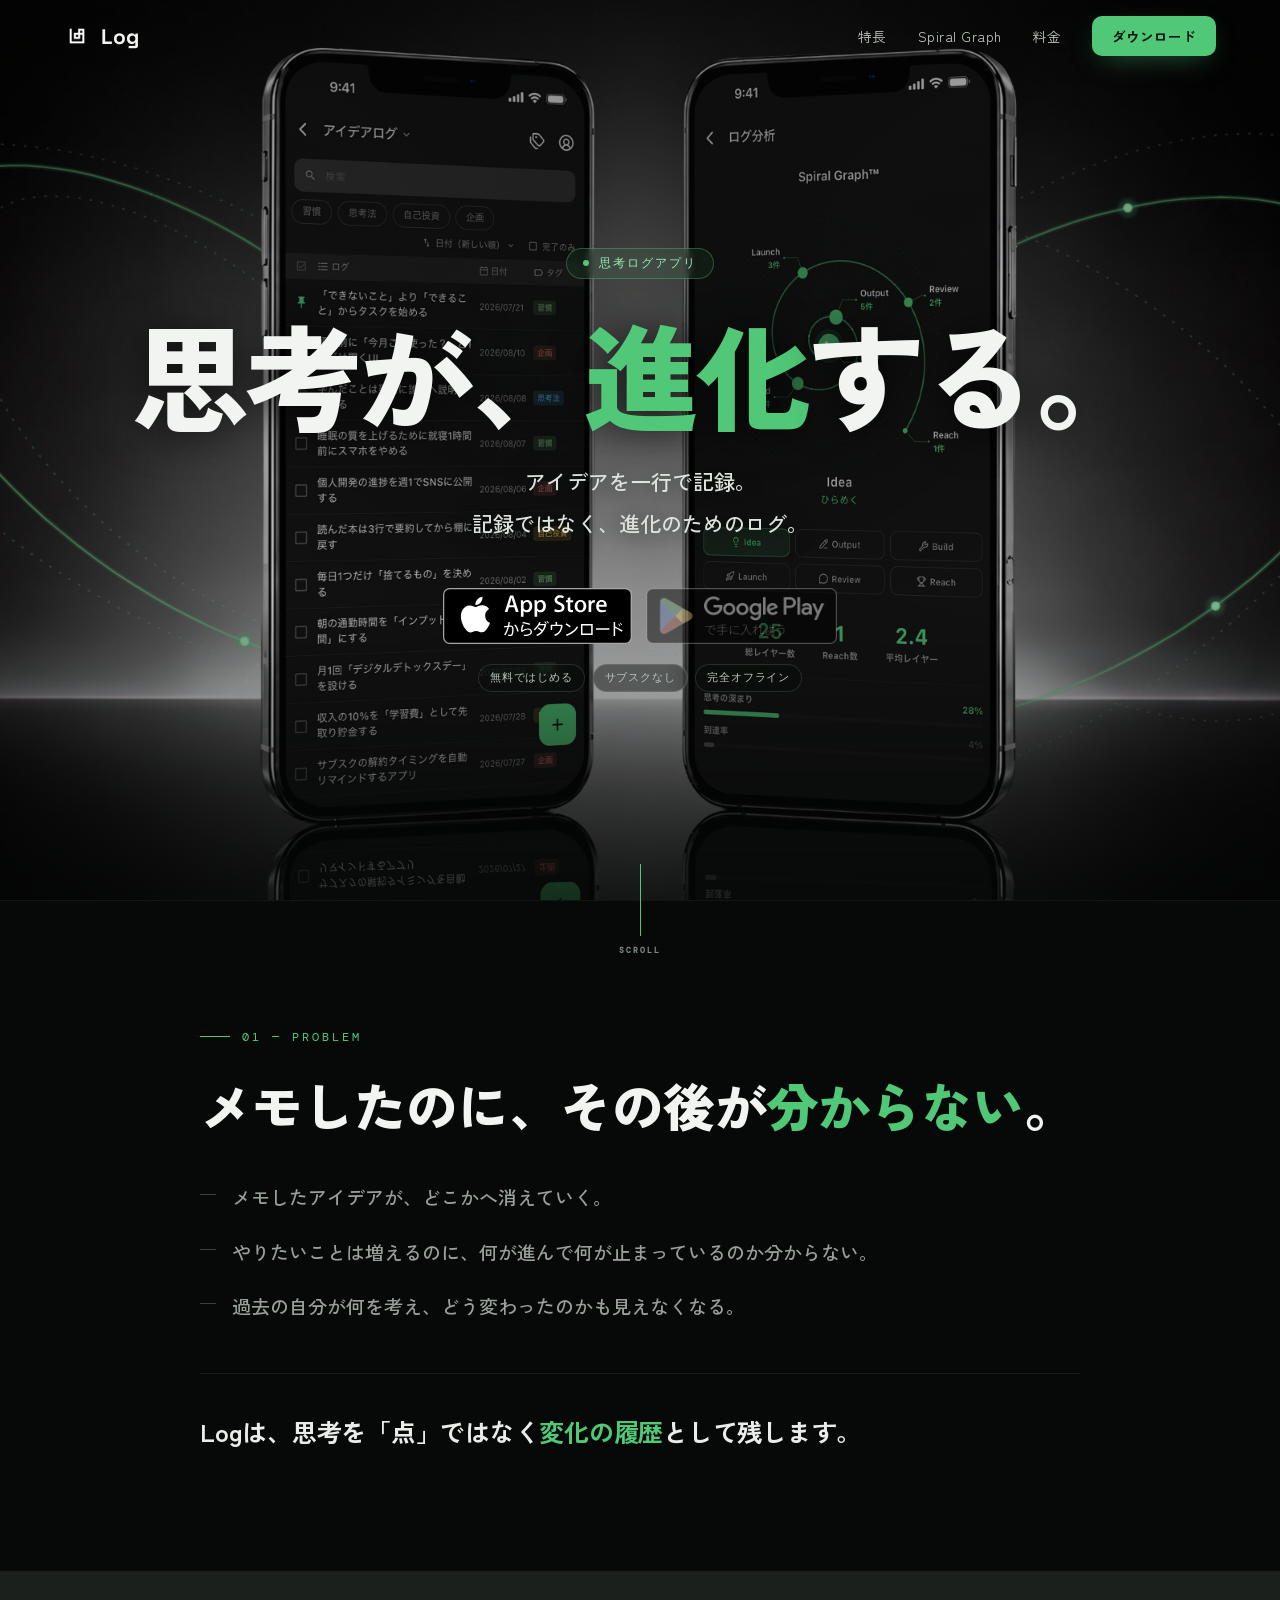
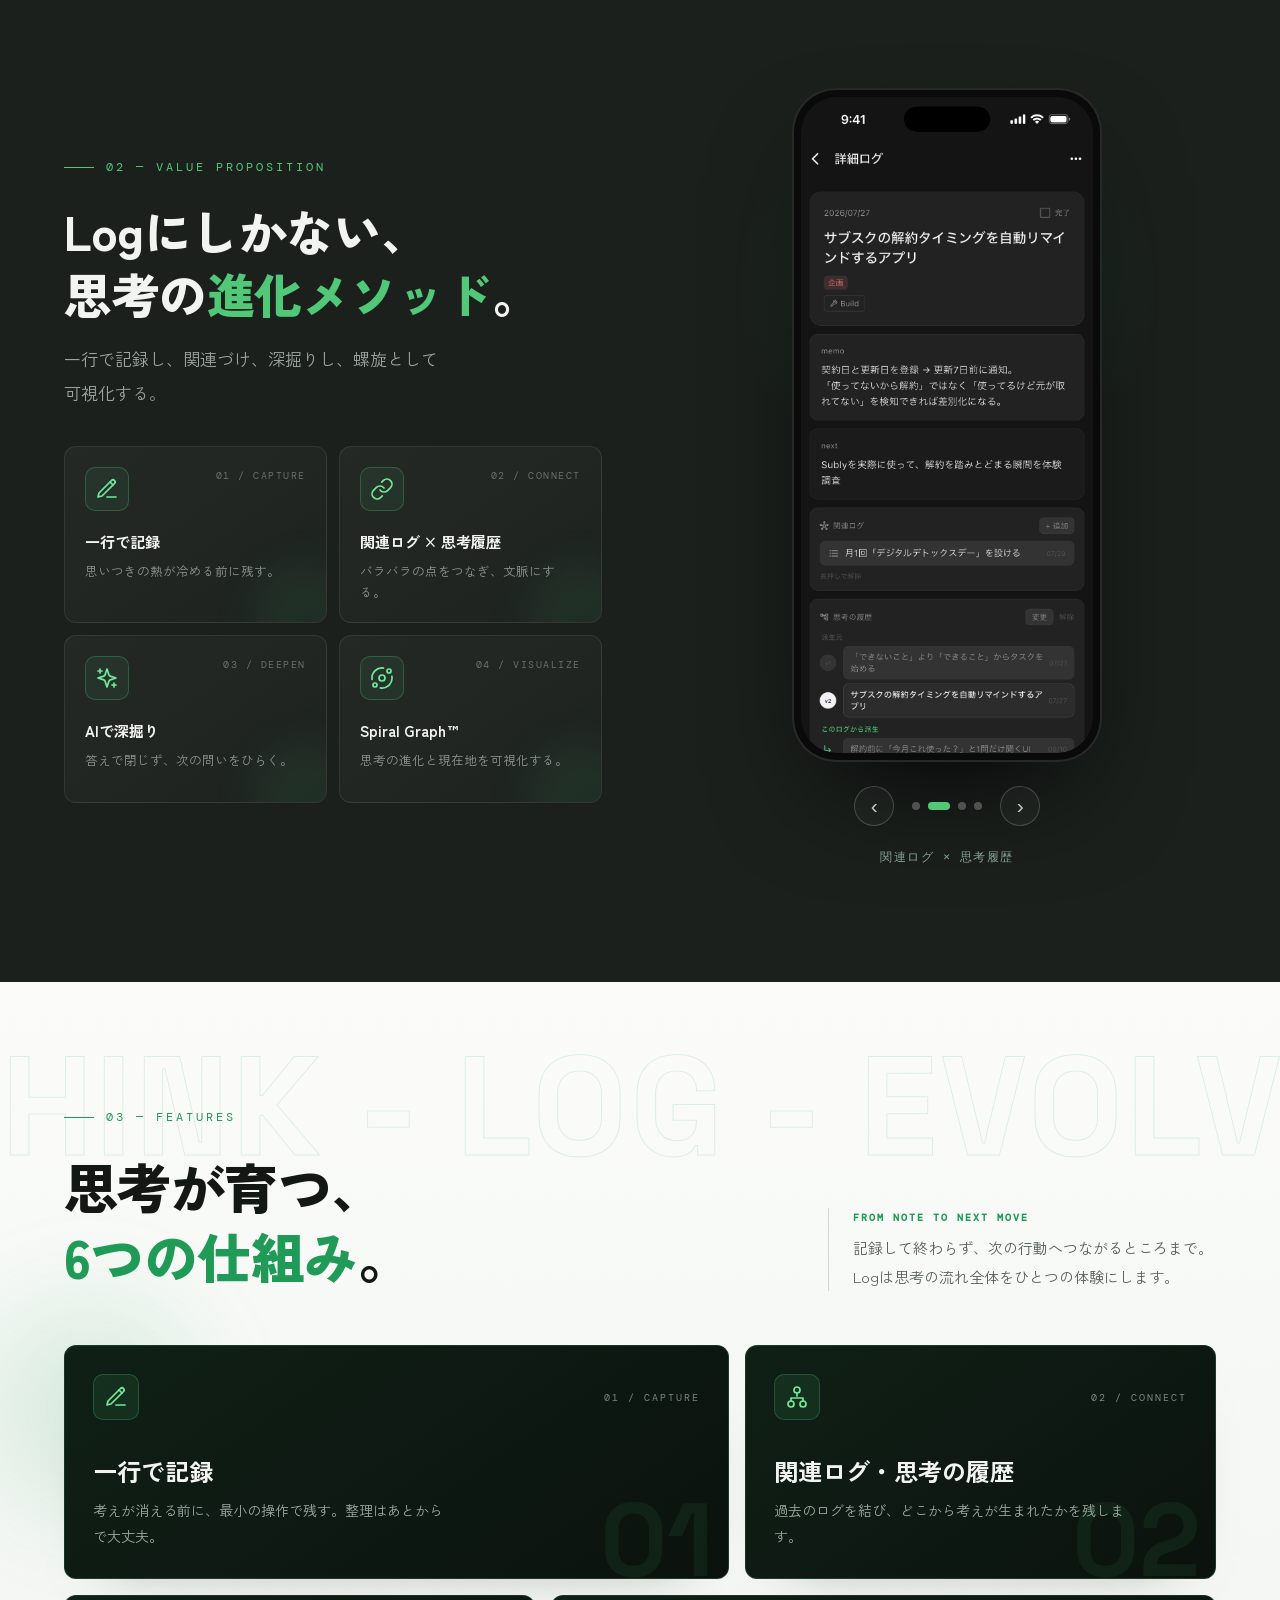
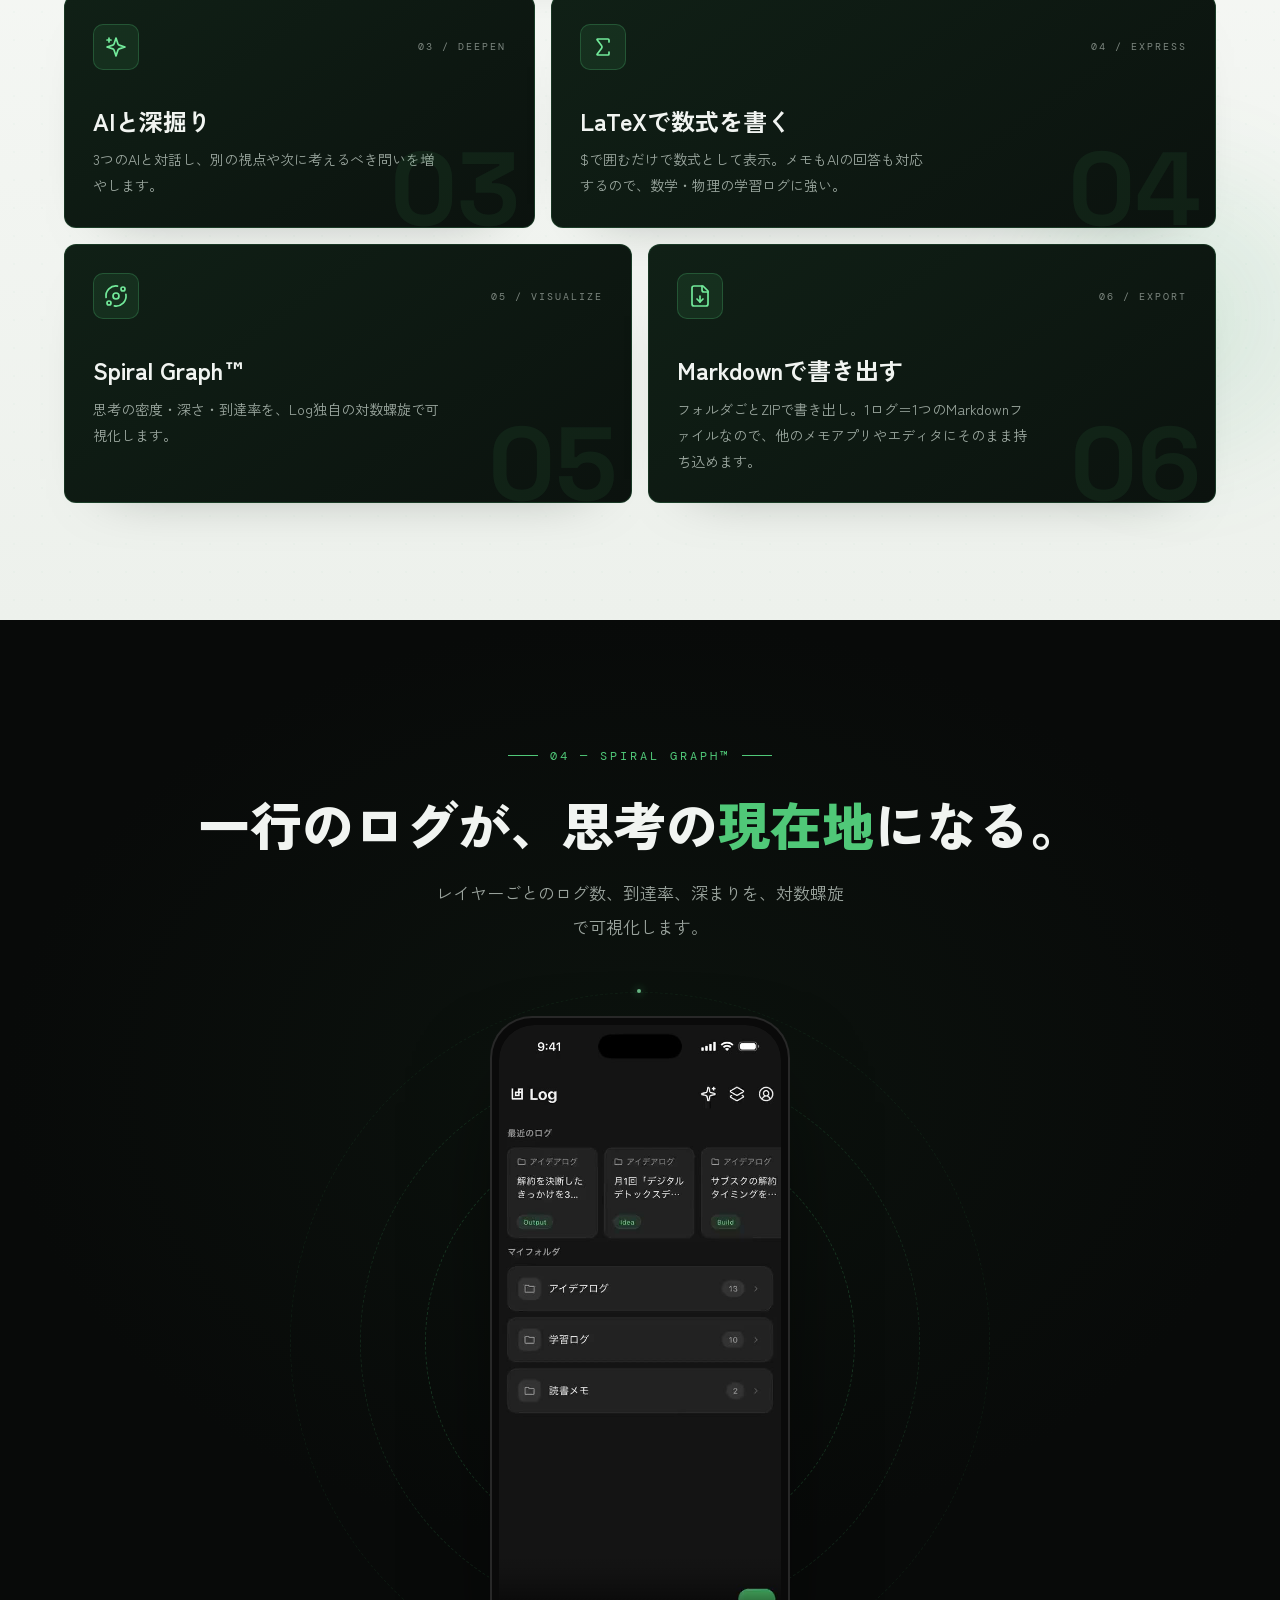
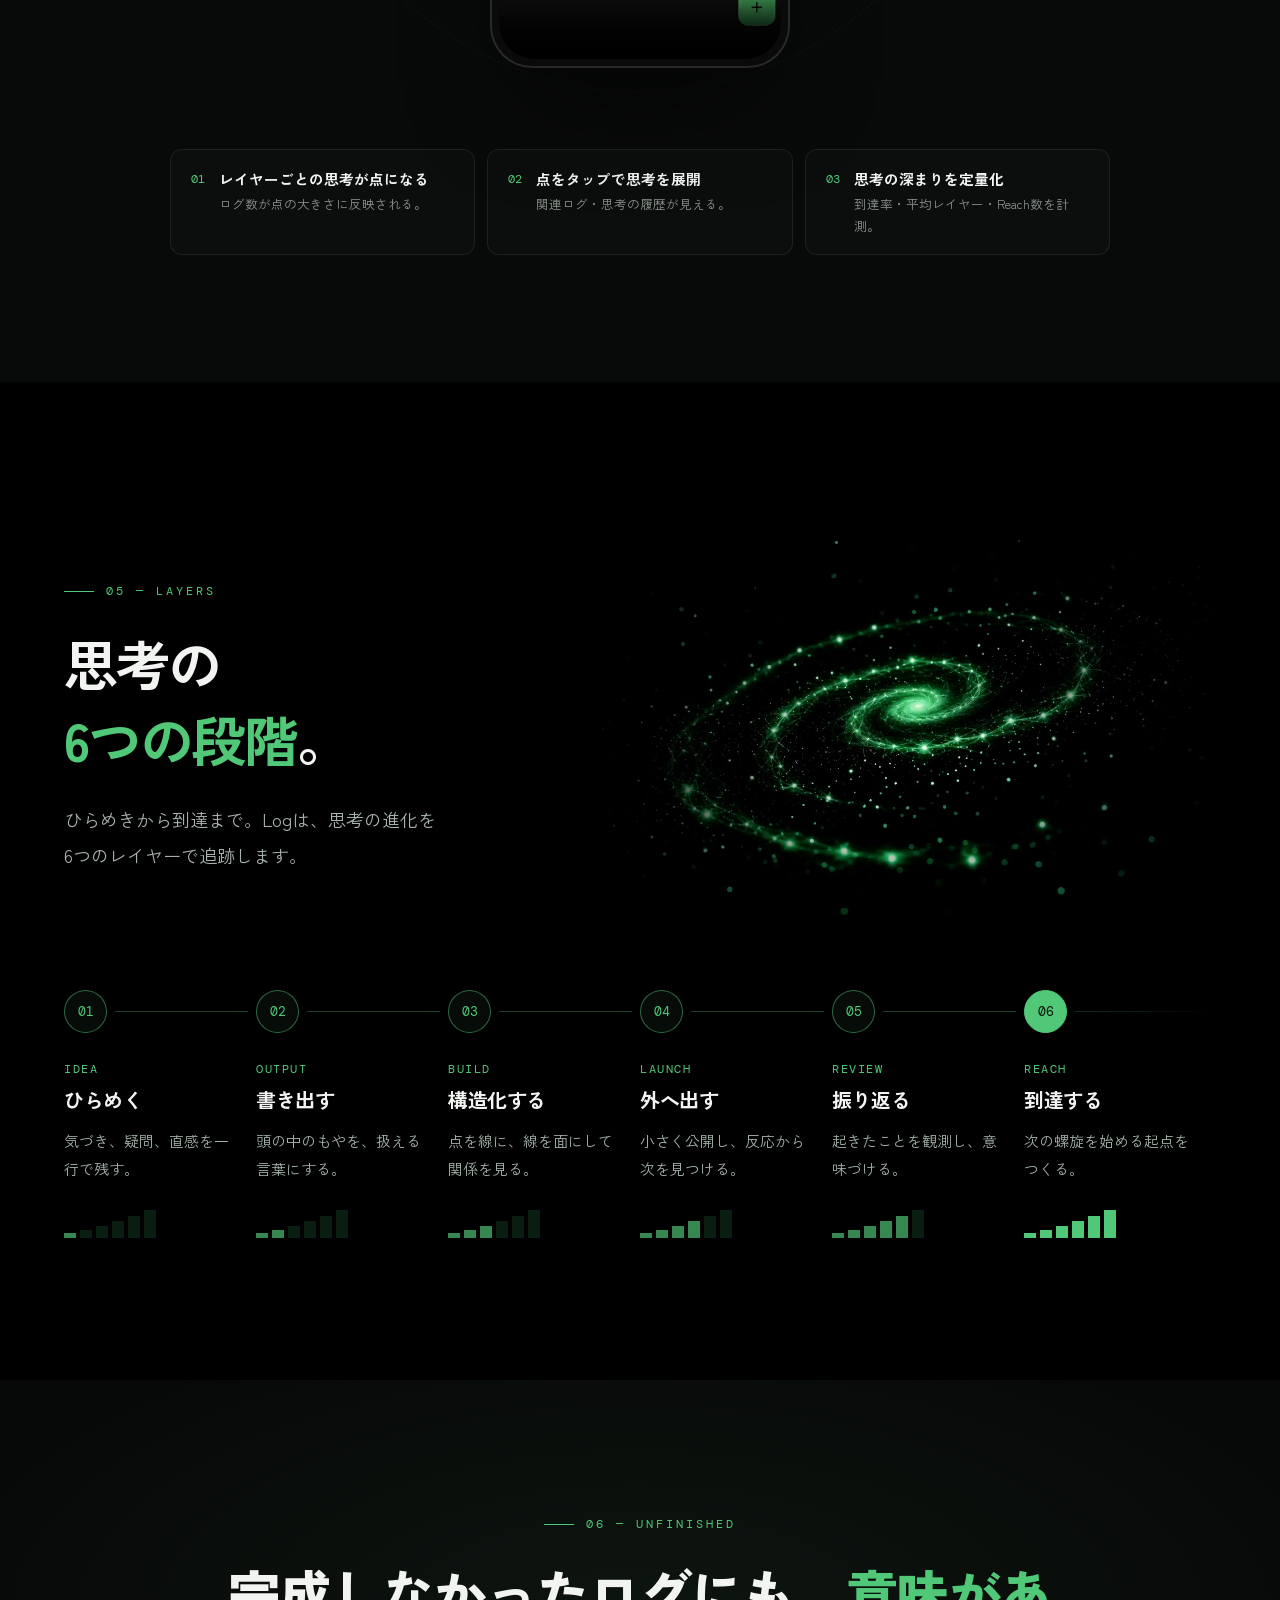
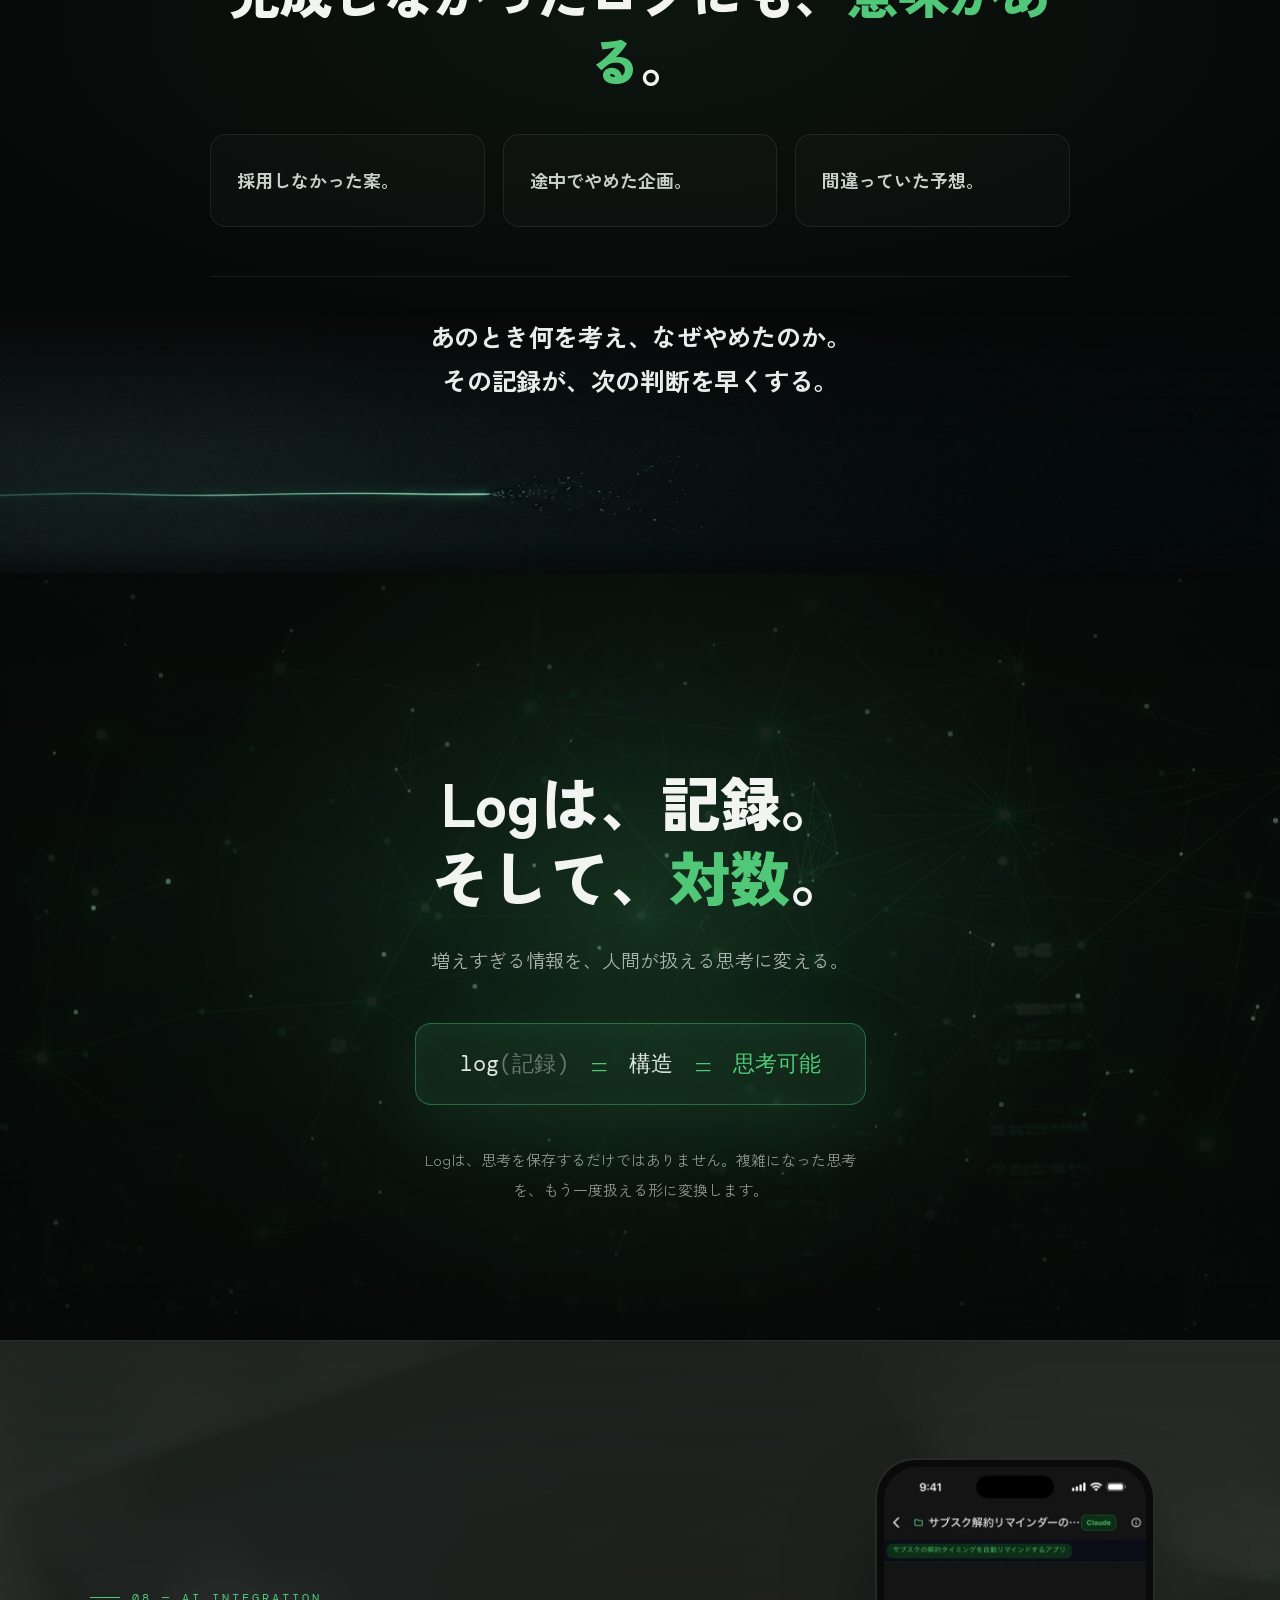
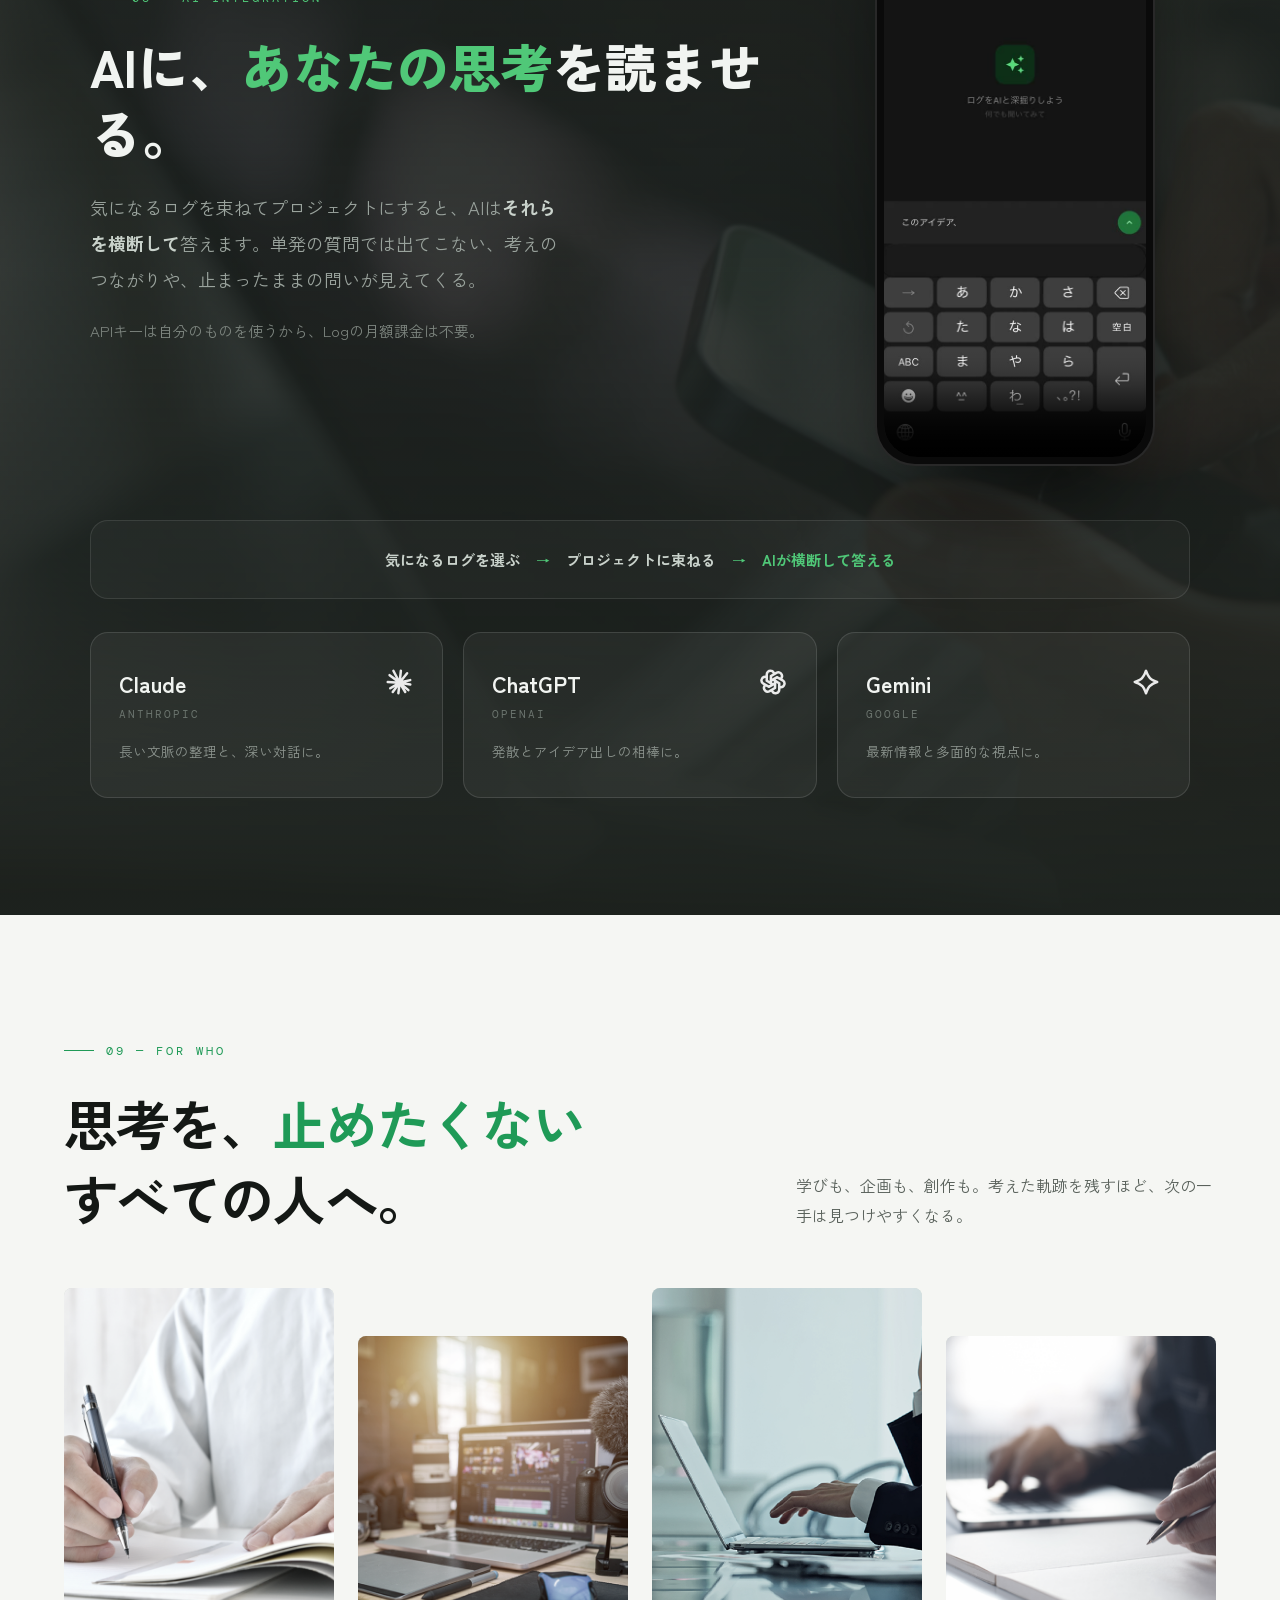
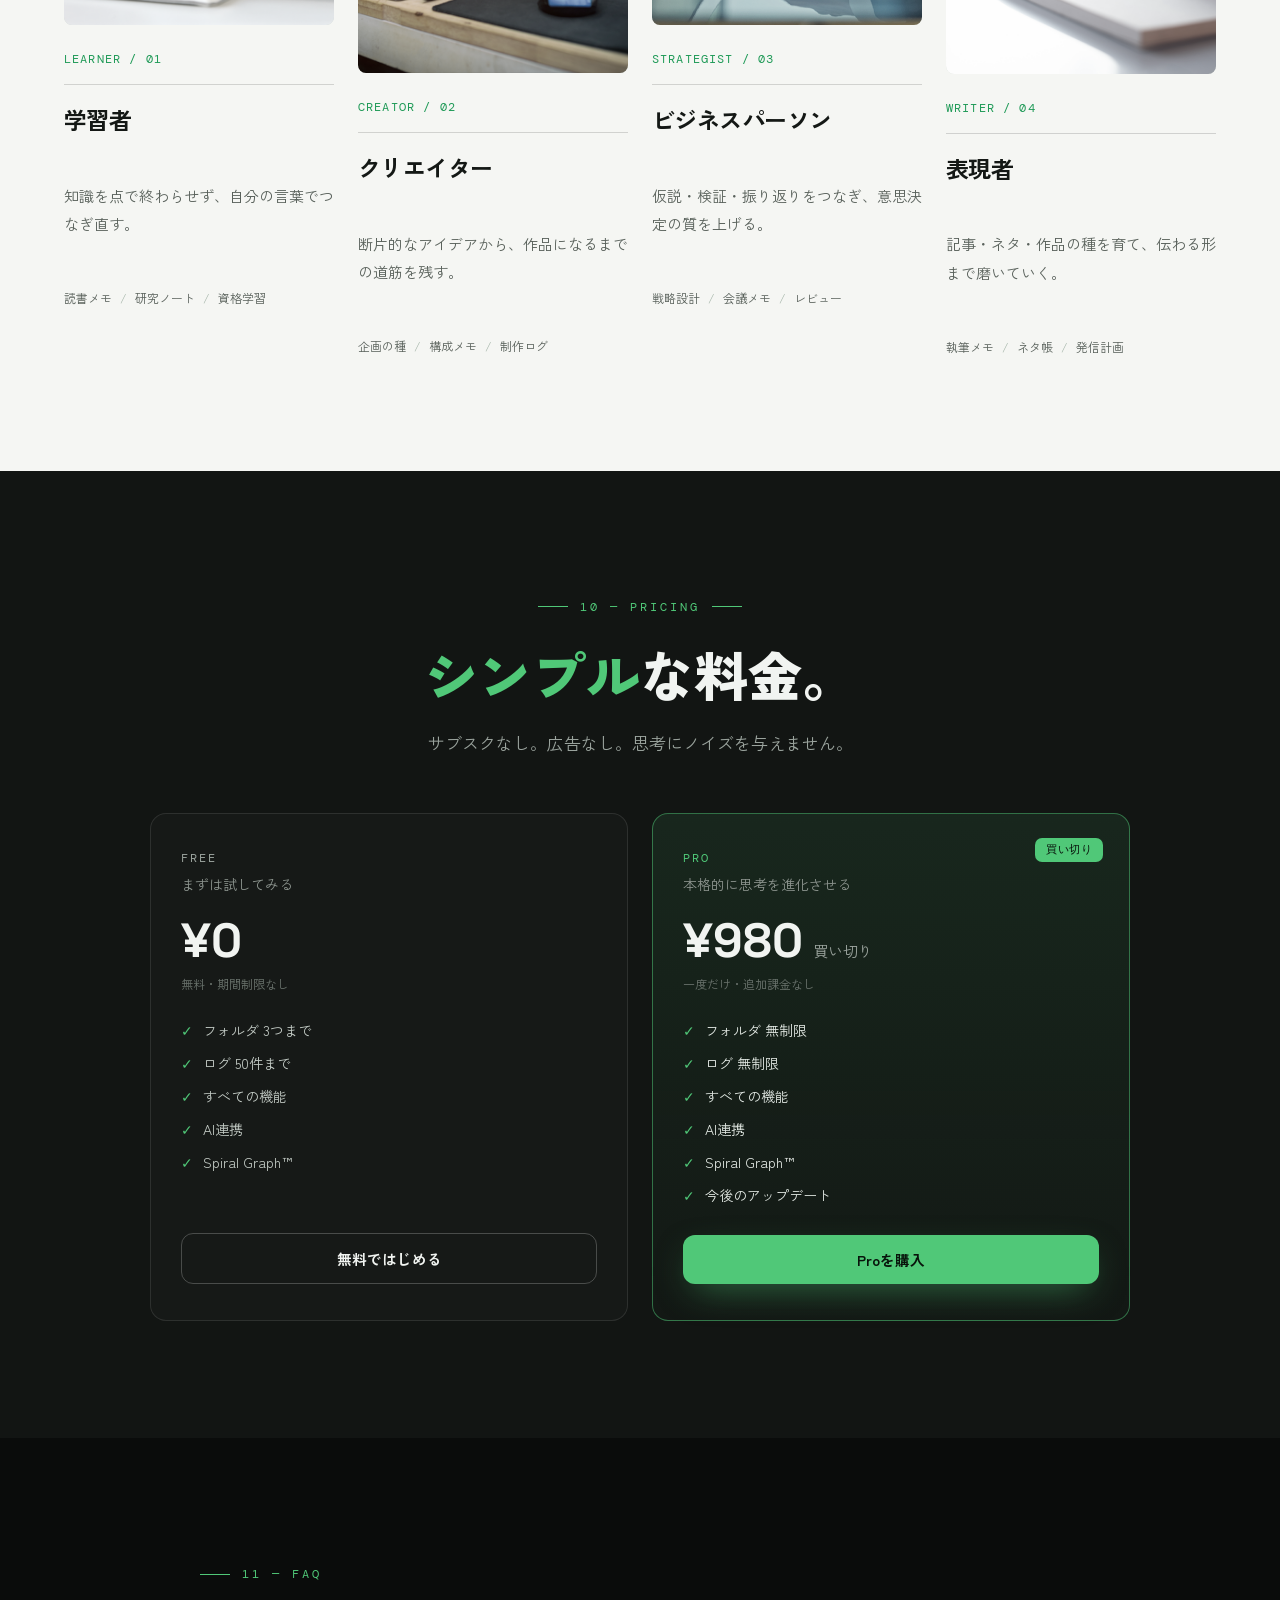
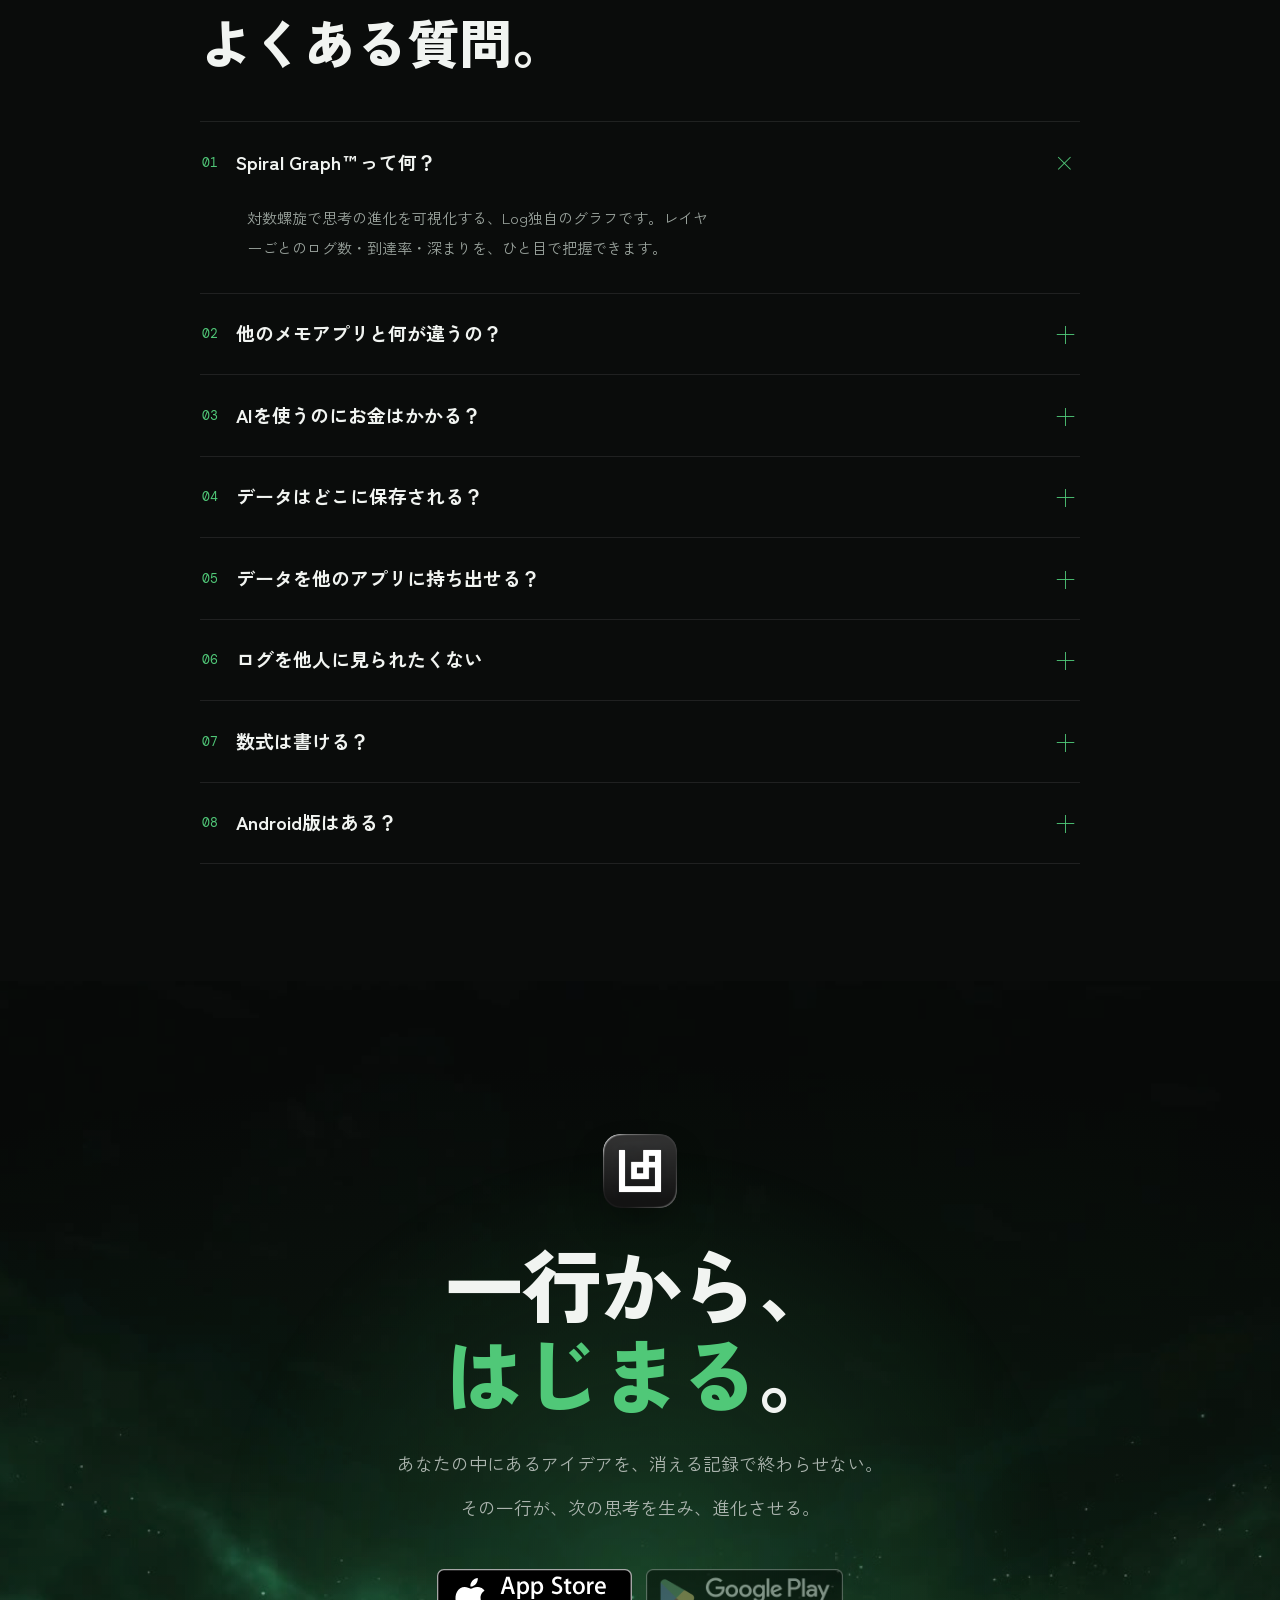
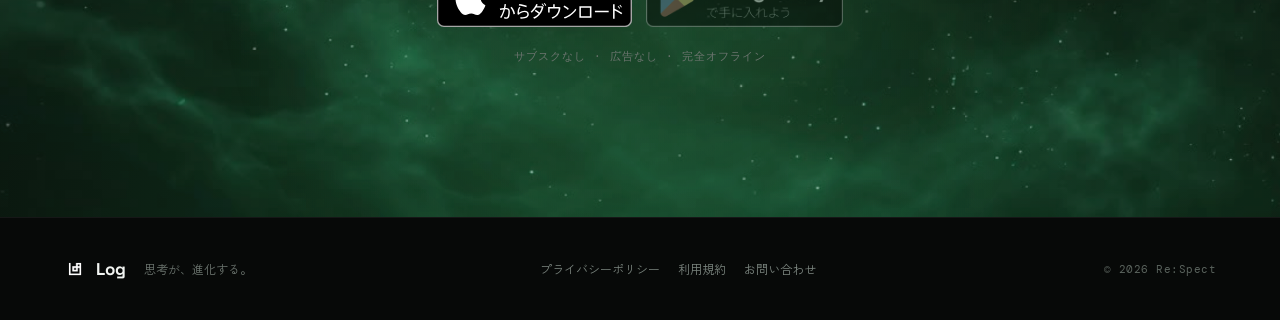
==== commit 8f232eda: "App Store へのリンクをキャンペーンリンク（ct=lp）に差し替え LP 経由のダウンロード数を App Store Connect のアナリティクスで追えるようにする。  Co-Author" ====
--- a/index.html
+++ b/index.html
@@ -254,7 +254,7 @@
       <a href="#features" style="font-size:13.5px;color:#c4ccc6;text-decoration:none;letter-spacing:.5px">特長</a>
       <a href="#spiral" style="font-size:13.5px;color:#c4ccc6;text-decoration:none;letter-spacing:.5px">Spiral Graph</a>
       <a href="#pricing" style="font-size:13.5px;color:#c4ccc6;text-decoration:none;letter-spacing:.5px">料金</a>
-      <a href="https://apps.apple.com/jp/app/log-%E6%80%9D%E8%80%83%E3%83%AD%E3%82%B0%E3%82%A2%E3%83%97%E3%83%AA/id6760690075" target="_blank" rel="noopener noreferrer" style="background:#50c878;color:#08130b;font-weight:700;padding:10px 20px;border-radius:10px;font-size:13.5px;text-decoration:none;box-shadow:0 8px 28px -10px rgba(80,200,120,.55)">ダウンロード</a>
+      <a href="https://apps.apple.com/app/apple-store/id6760690075?pt=128663518&amp;ct=lp&amp;mt=8" target="_blank" rel="noopener noreferrer" style="background:#50c878;color:#08130b;font-weight:700;padding:10px 20px;border-radius:10px;font-size:13.5px;text-decoration:none;box-shadow:0 8px 28px -10px rgba(80,200,120,.55)">ダウンロード</a>
     </div>
   </nav>
   <div data-scroll-progress class="lp-scroll-progress" aria-hidden="true"></div>
@@ -274,7 +274,7 @@
     <p data-reveal data-delay="160" style="position:relative;font-size:clamp(15px,2vw,21px);line-height:2;color:#dde4de;font-weight:500;margin:0 0 44px;max-width:560px;text-shadow:0 2px 24px rgba(0,0,0,.7)">アイデアを一行で記録。<br>記録ではなく、進化のためのログ。</p>
     <div data-reveal data-delay="240" style="position:relative;display:flex;flex-direction:column;align-items:center;gap:18px">
       <div style="display:flex;gap:14px;justify-content:center;flex-wrap:wrap;align-items:center">
-        <a href="https://apps.apple.com/jp/app/log-%E6%80%9D%E8%80%83%E3%83%AD%E3%82%B0%E3%82%A2%E3%83%97%E3%83%AA/id6760690075" target="_blank" rel="noopener noreferrer" style="display:inline-flex;border-radius:11px;transition:transform .25s"><img src="assets/badge-appstore.svg" alt="App Storeからダウンロード" style="height:56px;width:auto"></a>
+        <a href="https://apps.apple.com/app/apple-store/id6760690075?pt=128663518&amp;ct=lp&amp;mt=8" target="_blank" rel="noopener noreferrer" style="display:inline-flex;border-radius:11px;transition:transform .25s"><img src="assets/badge-appstore.svg" alt="App Storeからダウンロード" style="height:56px;width:auto"></a>
         <span style="display:inline-flex;border-radius:11px;opacity:.45;cursor:default"><img src="assets/badge-googleplay.png" alt="Google Play（準備中）" style="height:56px;width:auto;filter:grayscale(.6)"></span>
       </div>
       <div class="lp-hero-proof">
@@ -612,7 +612,7 @@
             <div style="display:flex;gap:10px;align-items:center;font-size:14px;color:#c4ccc6"><span style="color:#50c878">✓</span>AI連携</div>
             <div style="display:flex;gap:10px;align-items:center;font-size:14px;color:#c4ccc6"><span style="color:#50c878">✓</span>Spiral Graph™</div>
           </div>
-          <a href="https://apps.apple.com/jp/app/log-%E6%80%9D%E8%80%83%E3%83%AD%E3%82%B0%E3%82%A2%E3%83%97%E3%83%AA/id6760690075" target="_blank" rel="noopener noreferrer" style="display:block;margin-top:auto;text-align:center;padding:14px;border:1px solid rgba(255,255,255,.22);border-radius:12px;color:#f1f4f1;text-decoration:none;font-weight:700;font-size:14.5px;transition:border-color .25s">無料ではじめる</a>
+          <a href="https://apps.apple.com/app/apple-store/id6760690075?pt=128663518&amp;ct=lp&amp;mt=8" target="_blank" rel="noopener noreferrer" style="display:block;margin-top:auto;text-align:center;padding:14px;border:1px solid rgba(255,255,255,.22);border-radius:12px;color:#f1f4f1;text-decoration:none;font-weight:700;font-size:14.5px;transition:border-color .25s">無料ではじめる</a>
         </div>
         <div data-reveal data-delay="100" style="position:relative;display:flex;flex-direction:column;padding:36px 30px;border:1.5px solid rgba(80,200,120,.5);border-radius:16px;background:linear-gradient(180deg,rgba(80,200,120,.1),rgba(80,200,120,.02))">
           <div style="position:absolute;top:24px;right:26px;background:#50c878;color:#08130b;font-family:'DM Mono',monospace;font-size:10.5px;font-weight:500;padding:5px 11px;border-radius:7px;letter-spacing:.5px">買い切り</div>
@@ -628,7 +628,7 @@
             <div style="display:flex;gap:10px;align-items:center;font-size:14px;color:#e4eae5"><span style="color:#50c878">✓</span>Spiral Graph™</div>
             <div style="display:flex;gap:10px;align-items:center;font-size:14px;color:#e4eae5"><span style="color:#50c878">✓</span>今後のアップデート</div>
           </div>
-          <a href="https://apps.apple.com/jp/app/log-%E6%80%9D%E8%80%83%E3%83%AD%E3%82%B0%E3%82%A2%E3%83%97%E3%83%AA/id6760690075" target="_blank" rel="noopener noreferrer" style="display:block;margin-top:auto;text-align:center;padding:14px;background:#50c878;border-radius:12px;color:#08130b;text-decoration:none;font-weight:700;font-size:14.5px;box-shadow:0 12px 36px -12px rgba(80,200,120,.6);transition:background .25s,transform .25s">Proを購入</a>
+          <a href="https://apps.apple.com/app/apple-store/id6760690075?pt=128663518&amp;ct=lp&amp;mt=8" target="_blank" rel="noopener noreferrer" style="display:block;margin-top:auto;text-align:center;padding:14px;background:#50c878;border-radius:12px;color:#08130b;text-decoration:none;font-weight:700;font-size:14.5px;box-shadow:0 12px 36px -12px rgba(80,200,120,.6);transition:background .25s,transform .25s">Proを購入</a>
         </div>
       </div>
     </div>
@@ -722,7 +722,7 @@
       <p data-reveal data-delay="120" style="font-size:clamp(15px,1.8vw,18px);line-height:2;color:#aab3ad;margin:0 0 8px">あなたの中にあるアイデアを、消える記録で終わらせない。</p>
       <p data-reveal data-delay="160" style="font-size:clamp(15px,1.8vw,18px);line-height:2;color:#aab3ad;margin:0 0 44px">その一行が、次の思考を生み、進化させる。</p>
       <div data-reveal data-delay="220" style="display:flex;gap:14px;justify-content:center;flex-wrap:wrap;align-items:center;margin-bottom:22px">
-        <a href="https://apps.apple.com/jp/app/log-%E6%80%9D%E8%80%83%E3%83%AD%E3%82%B0%E3%82%A2%E3%83%97%E3%83%AA/id6760690075" target="_blank" rel="noopener noreferrer" style="display:inline-flex;border-radius:11px;transition:transform .25s"><img src="assets/badge-appstore.svg" alt="App Storeからダウンロード" style="height:58px;width:auto"></a>
+        <a href="https://apps.apple.com/app/apple-store/id6760690075?pt=128663518&amp;ct=lp&amp;mt=8" target="_blank" rel="noopener noreferrer" style="display:inline-flex;border-radius:11px;transition:transform .25s"><img src="assets/badge-appstore.svg" alt="App Storeからダウンロード" style="height:58px;width:auto"></a>
         <span style="display:inline-flex;border-radius:11px;opacity:.45;cursor:default"><img src="assets/badge-googleplay.png" alt="Google Play（準備中）" style="height:58px;width:auto;filter:grayscale(.6)"></span>
       </div>
       <div data-reveal data-delay="280" style="font-family:'DM Mono',monospace;font-size:11px;letter-spacing:1px;color:#6b746e">サブスクなし · 広告なし · 完全オフライン</div>
--- a/assets/design-sections.css
+++ b/assets/design-sections.css
@@ -1,4 +1,4 @@
-/* Approved update: 05 LAYERS and 09 FOR WHO only.
+/* Approved updates: 05 LAYERS, 09 FOR WHO, and FAQ hover.
    Green matches the existing site: #50c878 on dark, #1f9a57 on light. */
 #layers,#forwho{font-feature-settings:"palt"}
 #layers h2,#forwho h2{font-weight:700!important;letter-spacing:-.035em!important;line-height:1.4!important;text-wrap:balance}
@@ -47,6 +47,10 @@
 #forwho .lp-who-use span{background:none;border:0;border-radius:0;padding:0;font-size:12px;color:#59615b}
 #forwho .lp-who-use span+span::before{content:"/";padding-right:8px;color:#a1b2a6}
 
+/* 11 — Match the FAQ hover and keyboard focus to the site's green. */
+#faq .lp-faq-q .lp-faq-t{transition:color .25s ease}
+#faq .lp-faq-q:hover .lp-faq-t,#faq .lp-faq-q:focus-visible .lp-faq-t{color:#50c878}
+
 @media (min-width:1120px){#forwho .lp-who-card:nth-child(even){padding-top:48px}}
 @media (max-width:1119px){
   #layers .lp-layer-track{grid-template-columns:repeat(3,minmax(0,1fr));gap:44px 0}
